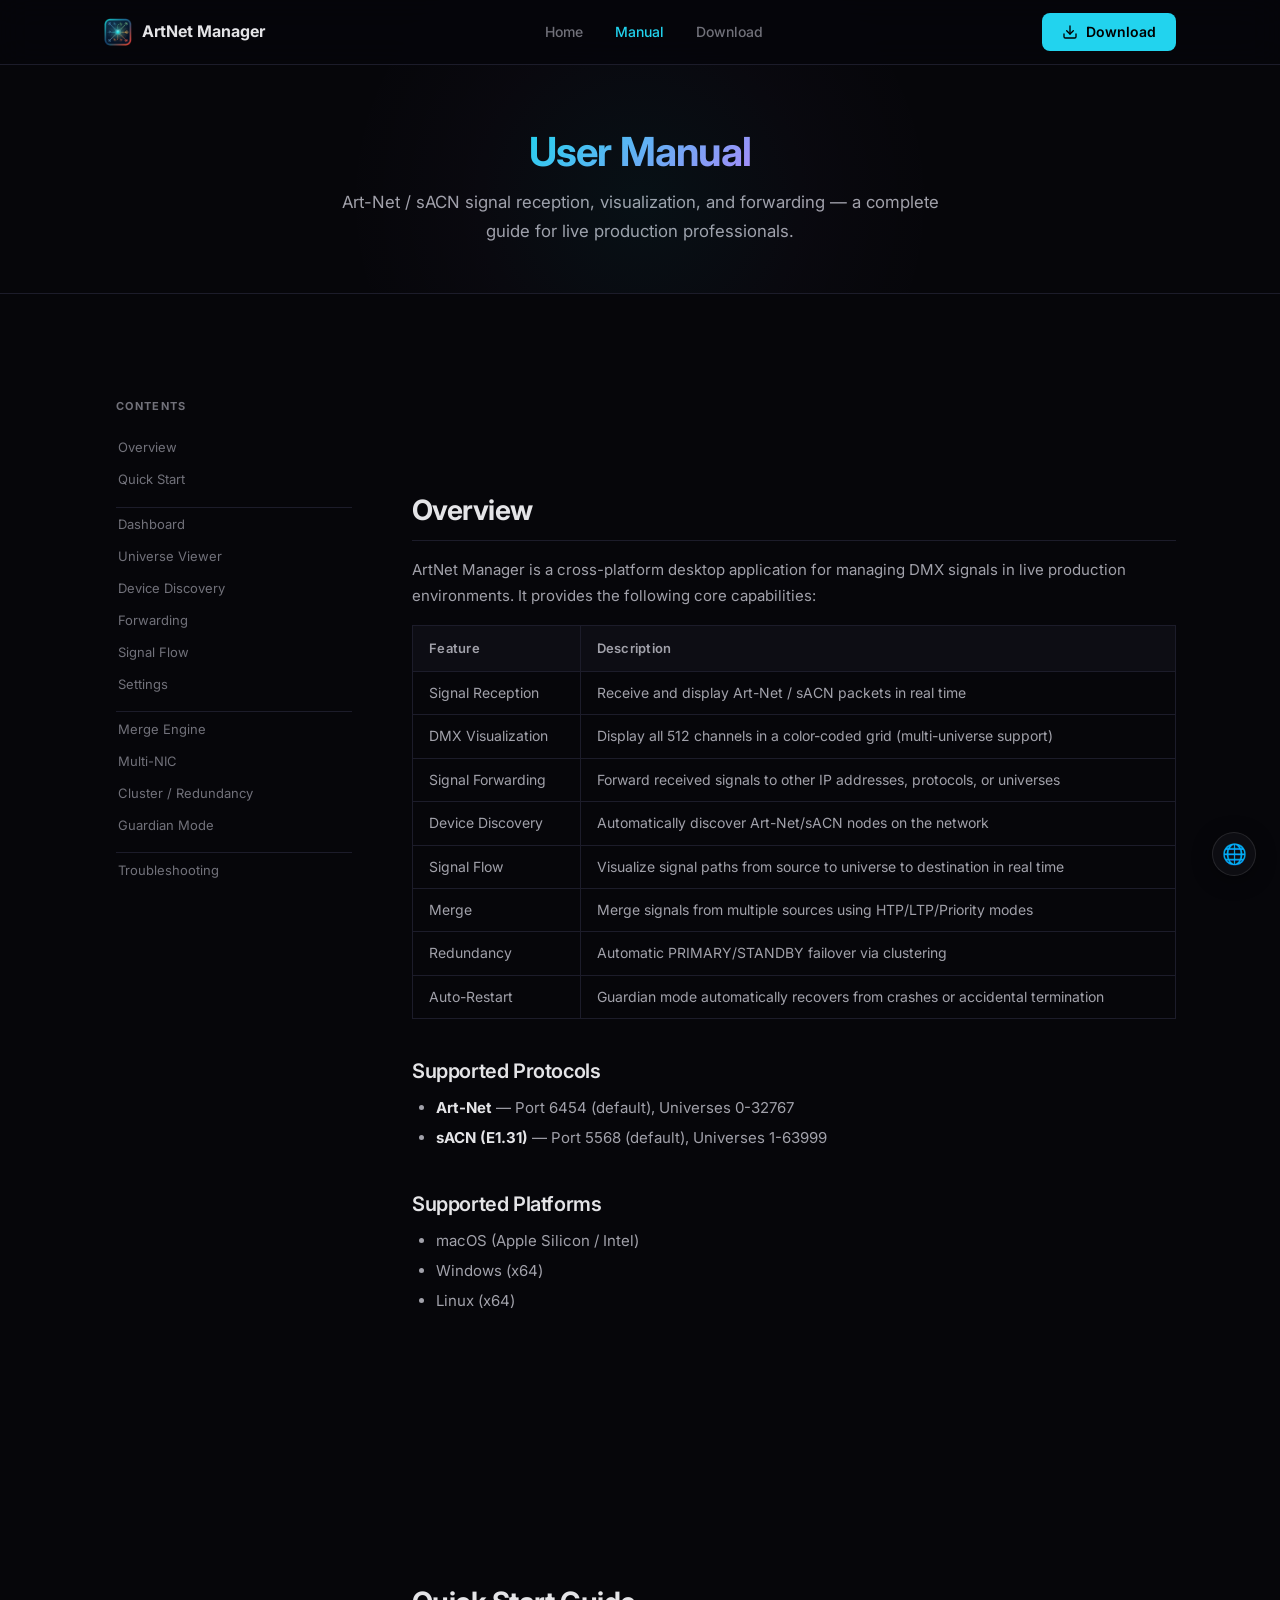
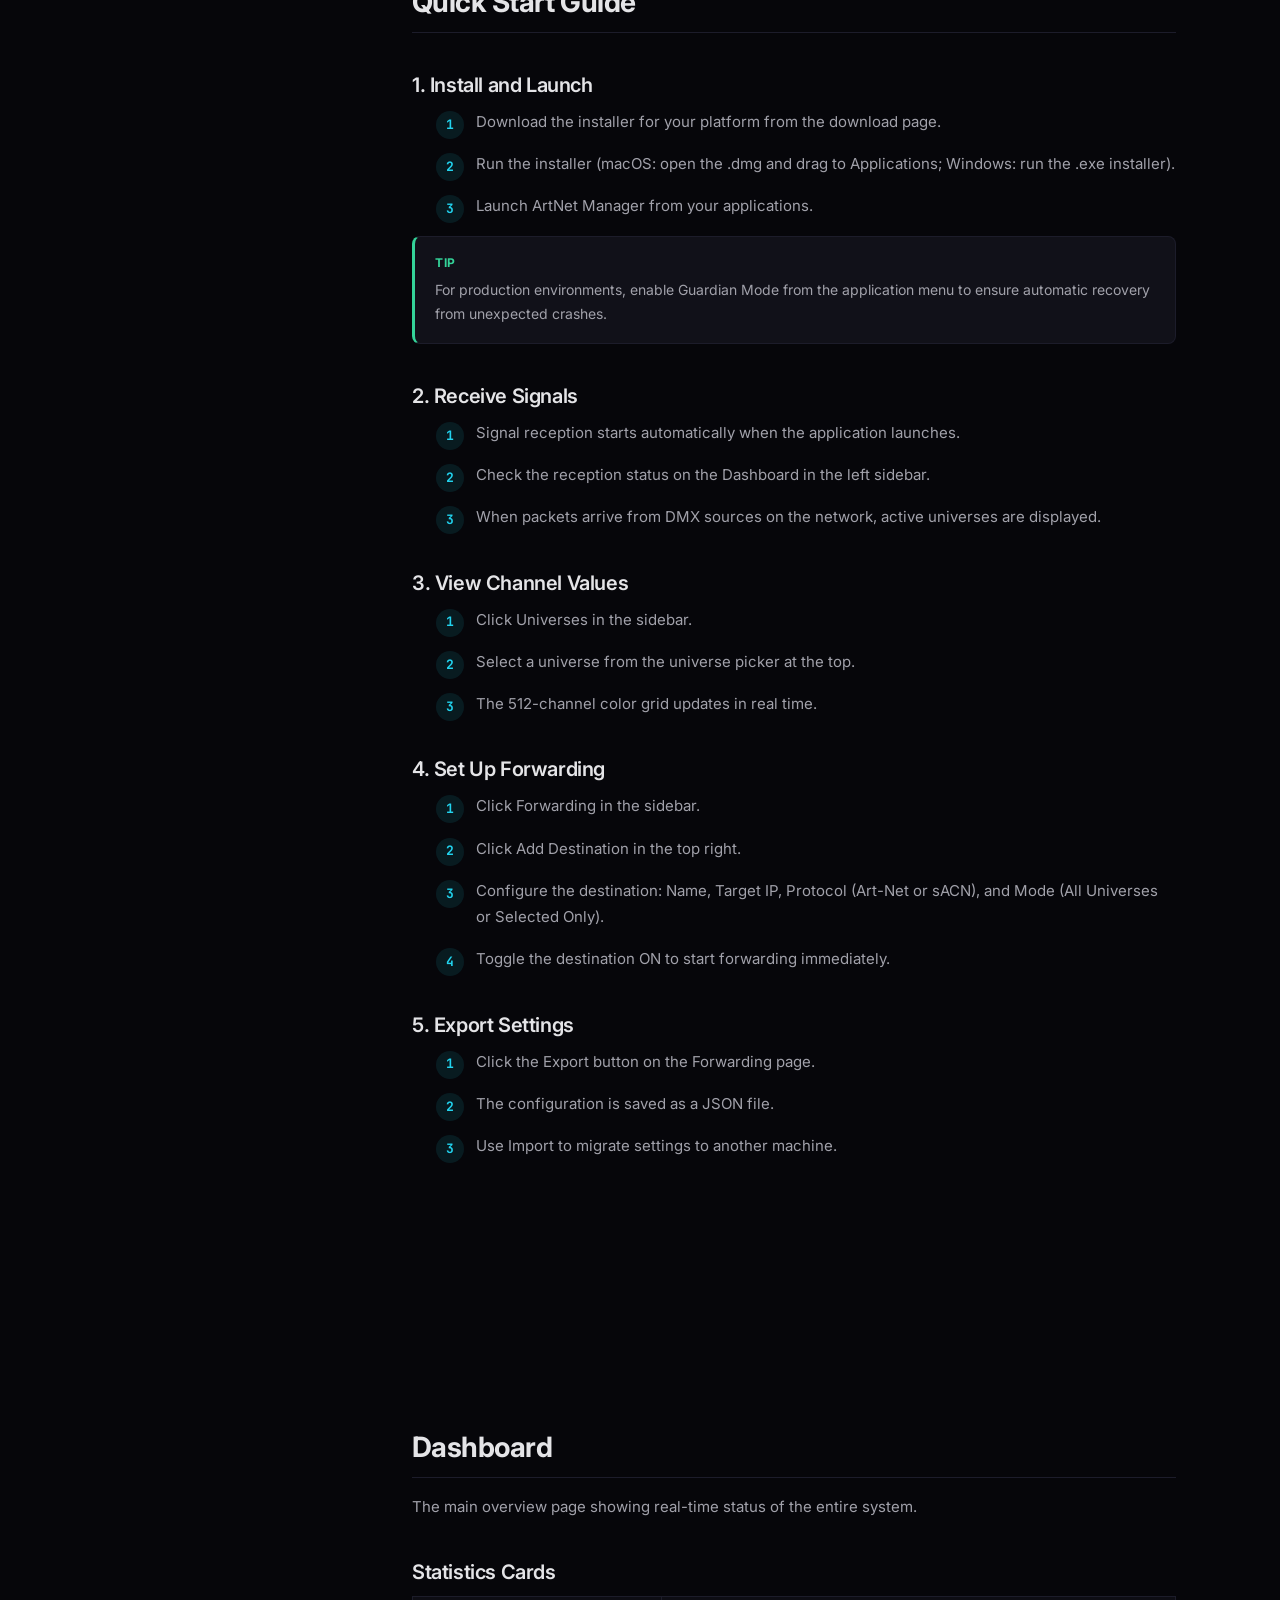
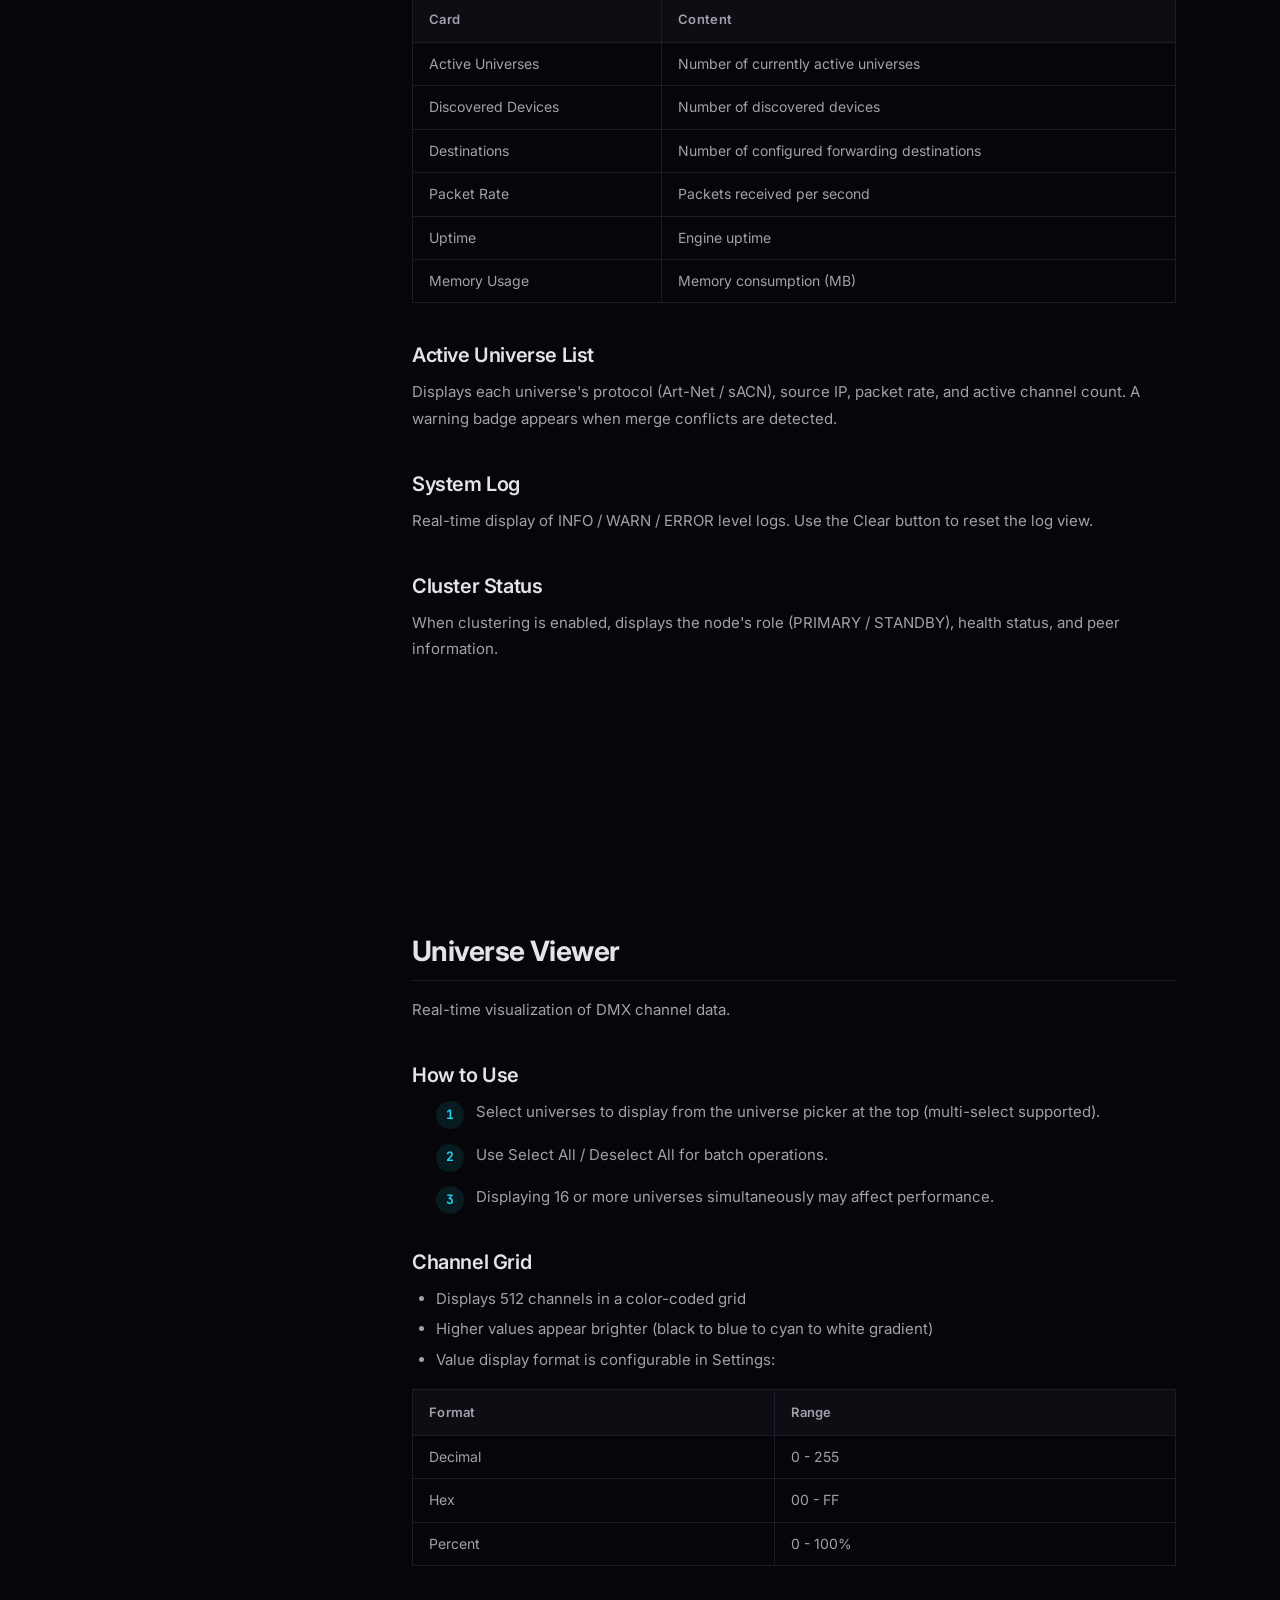
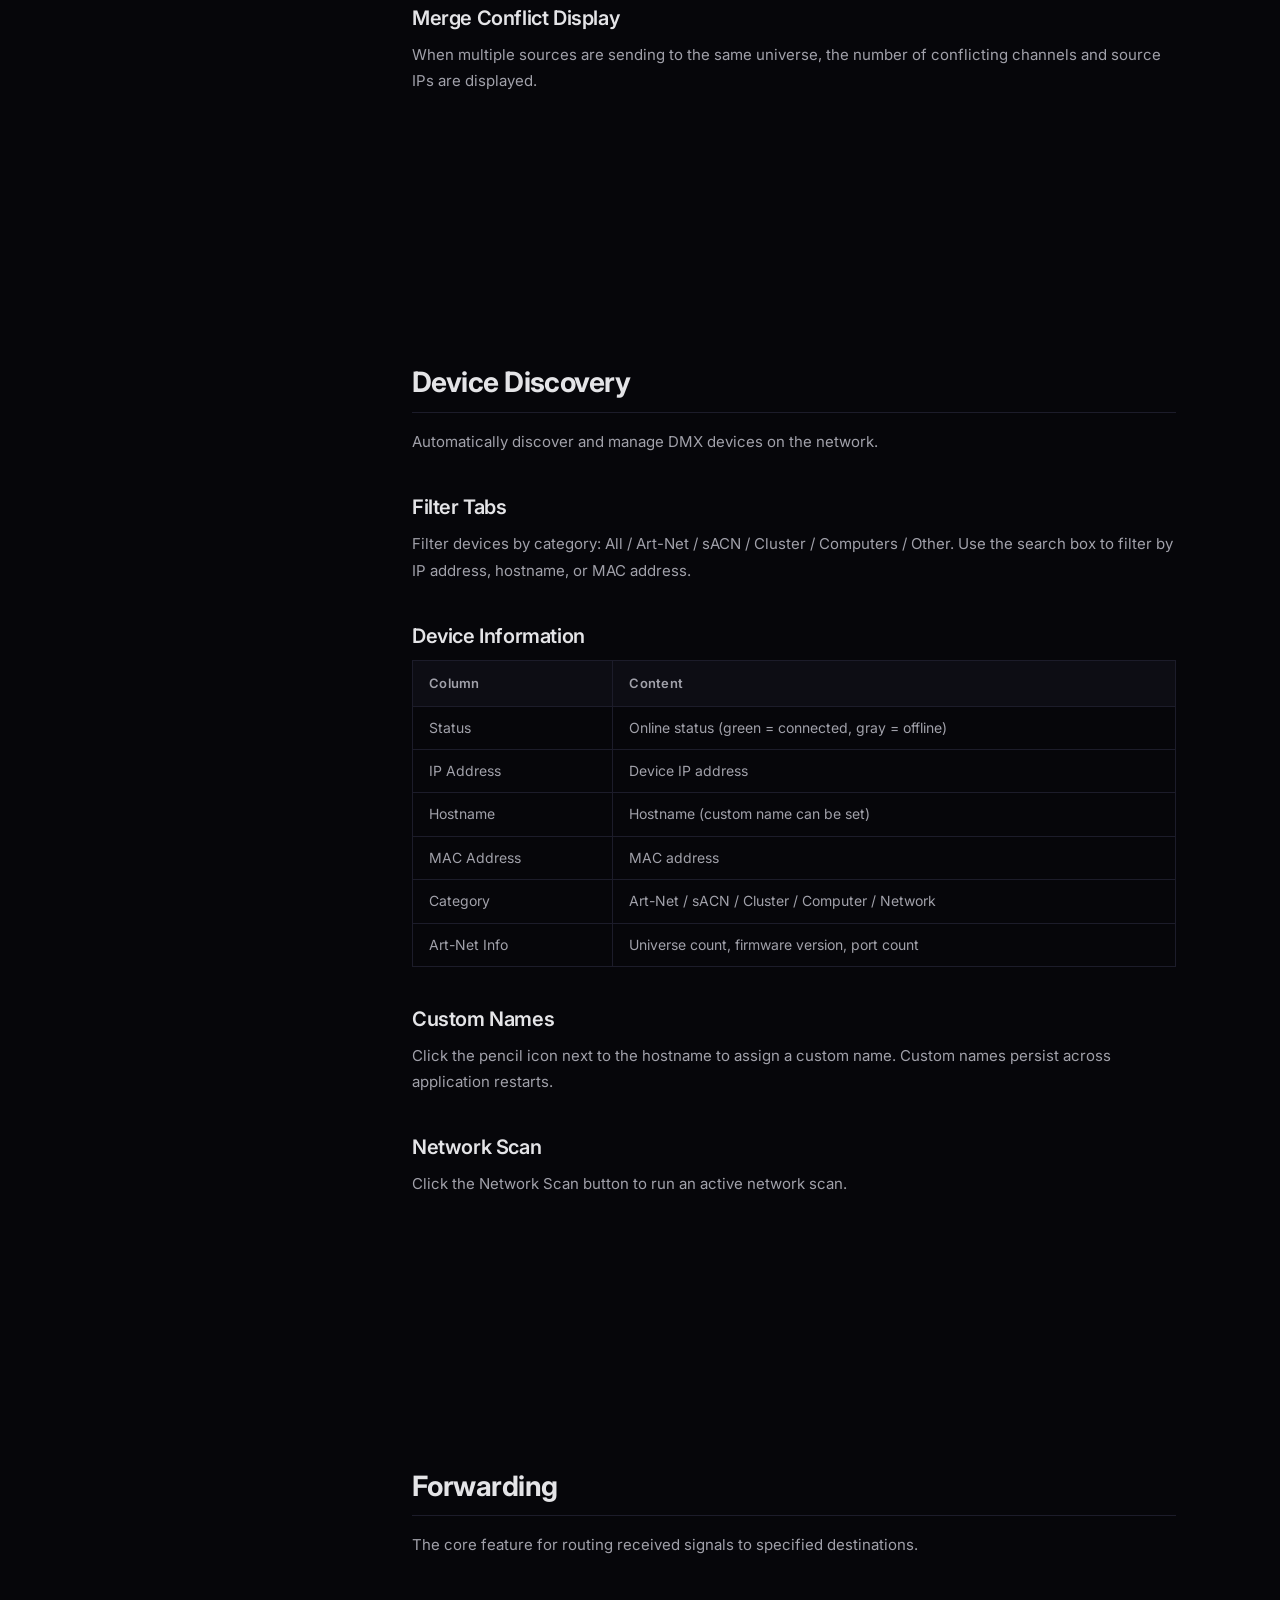
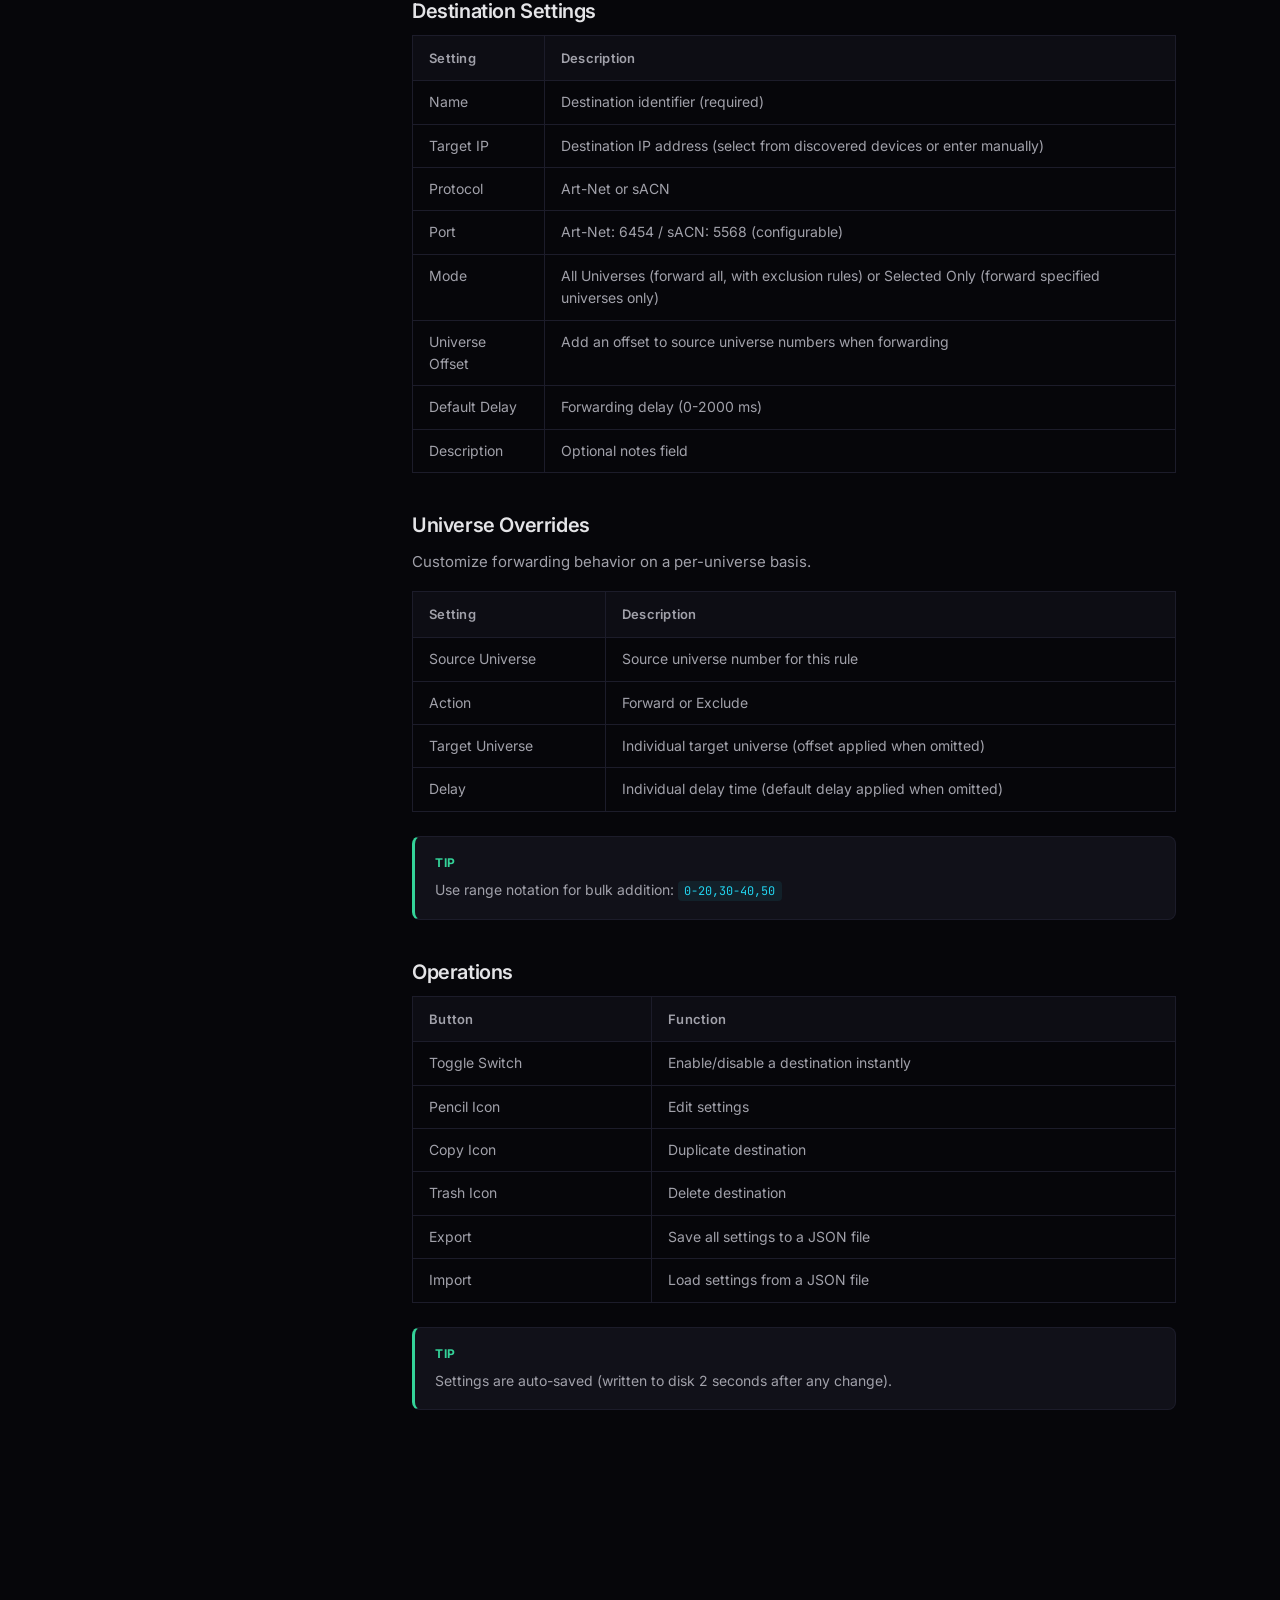
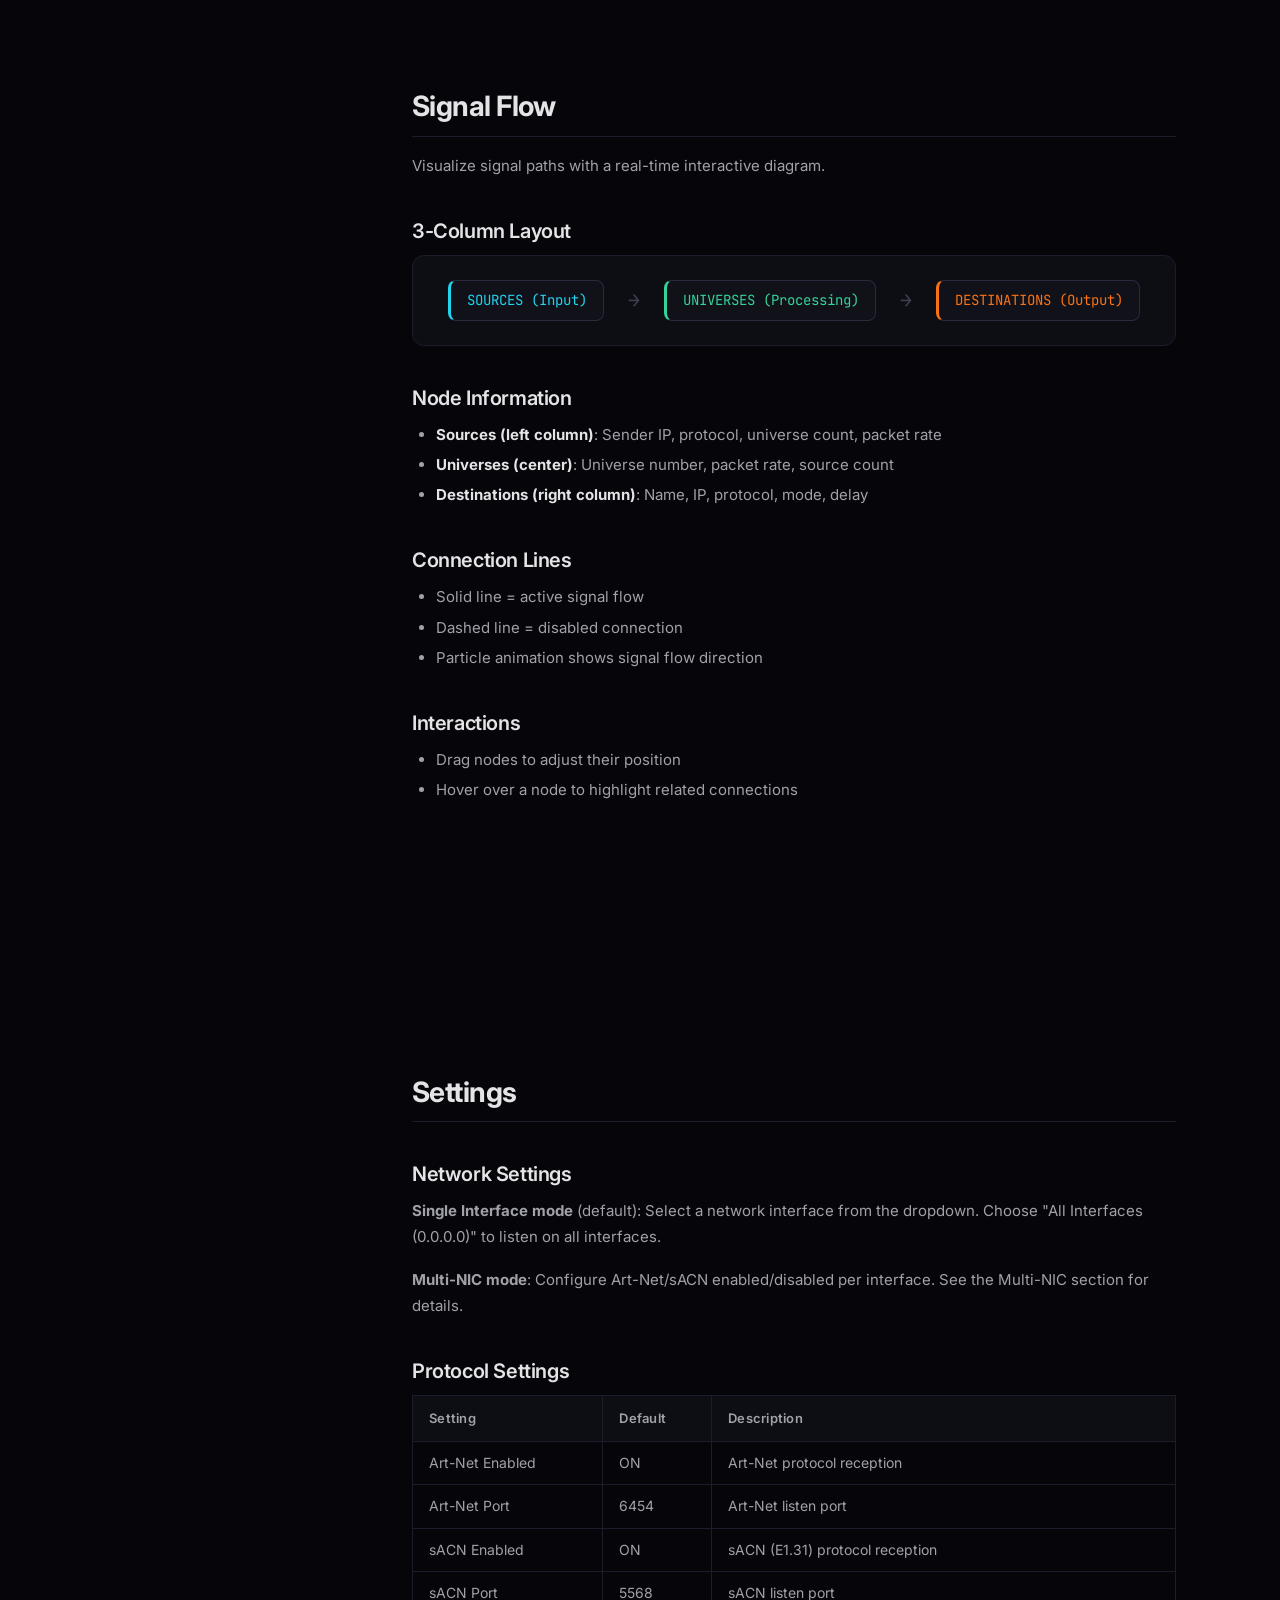
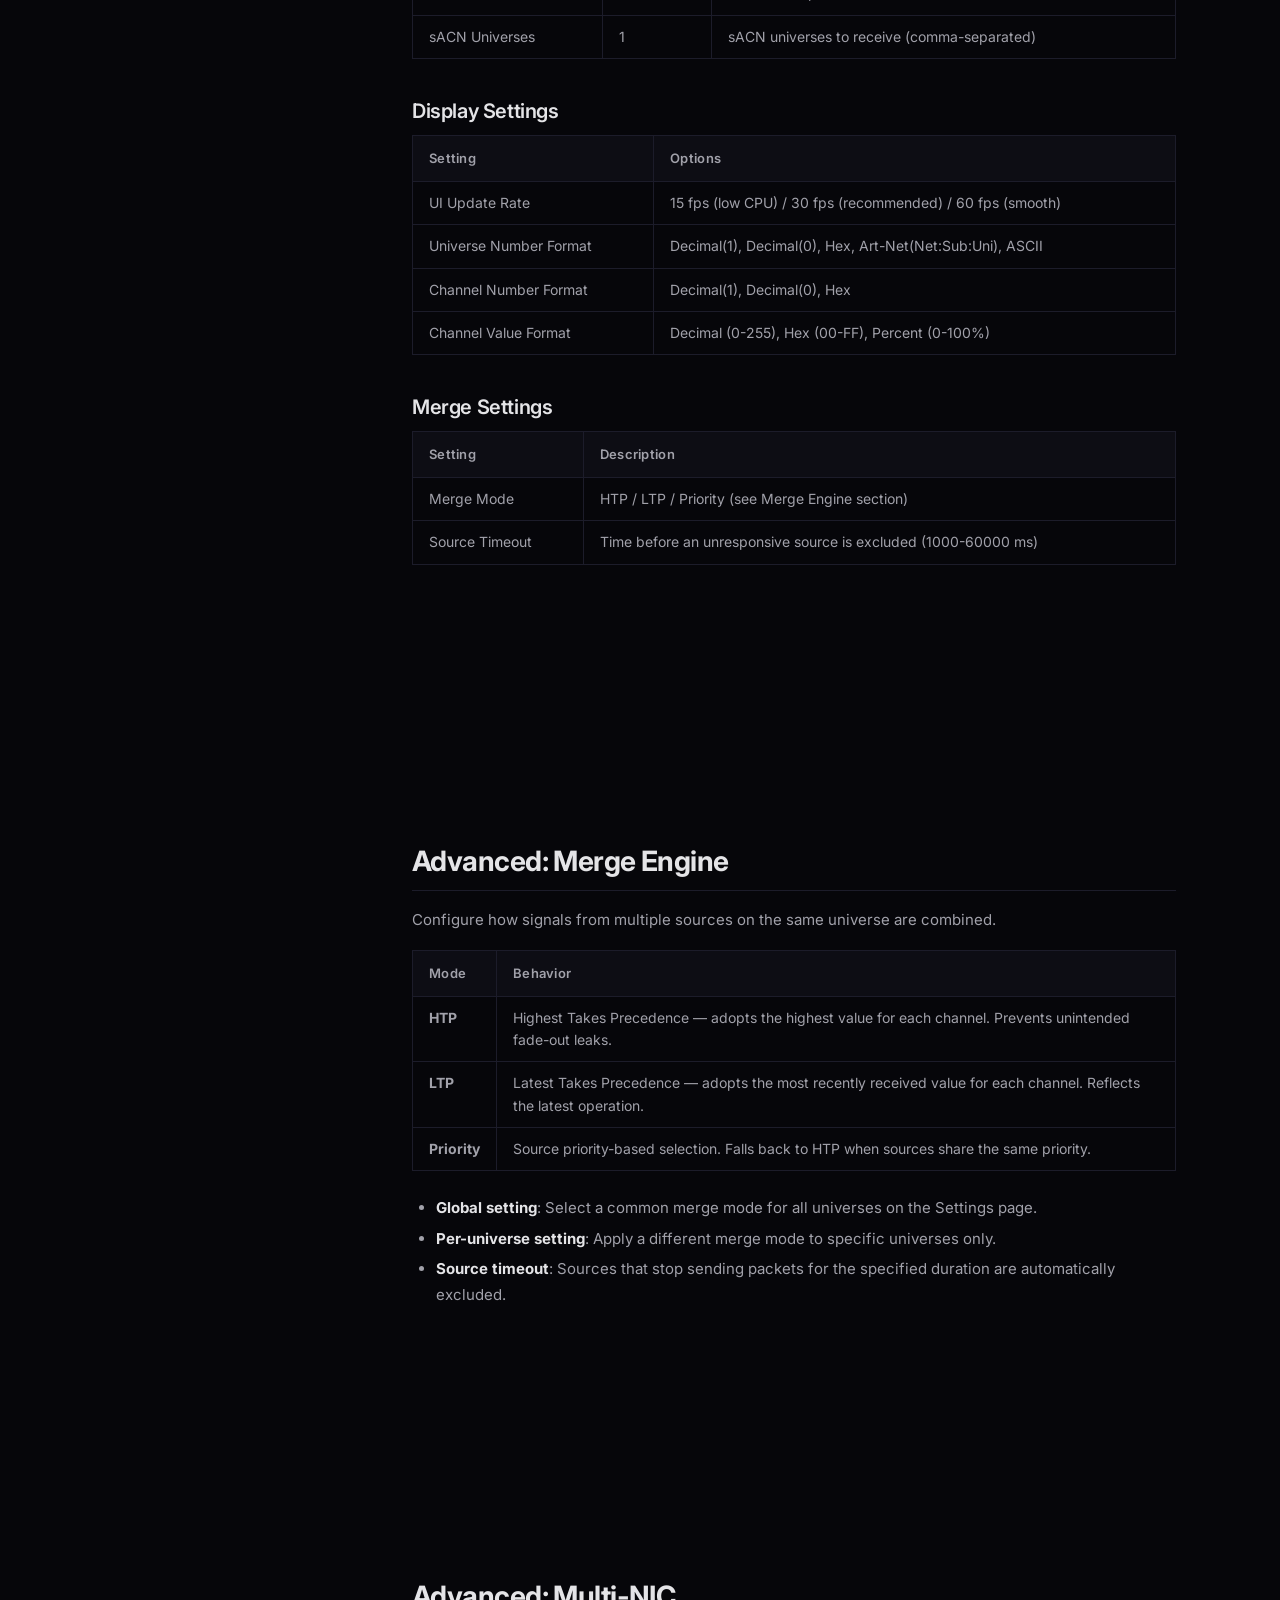
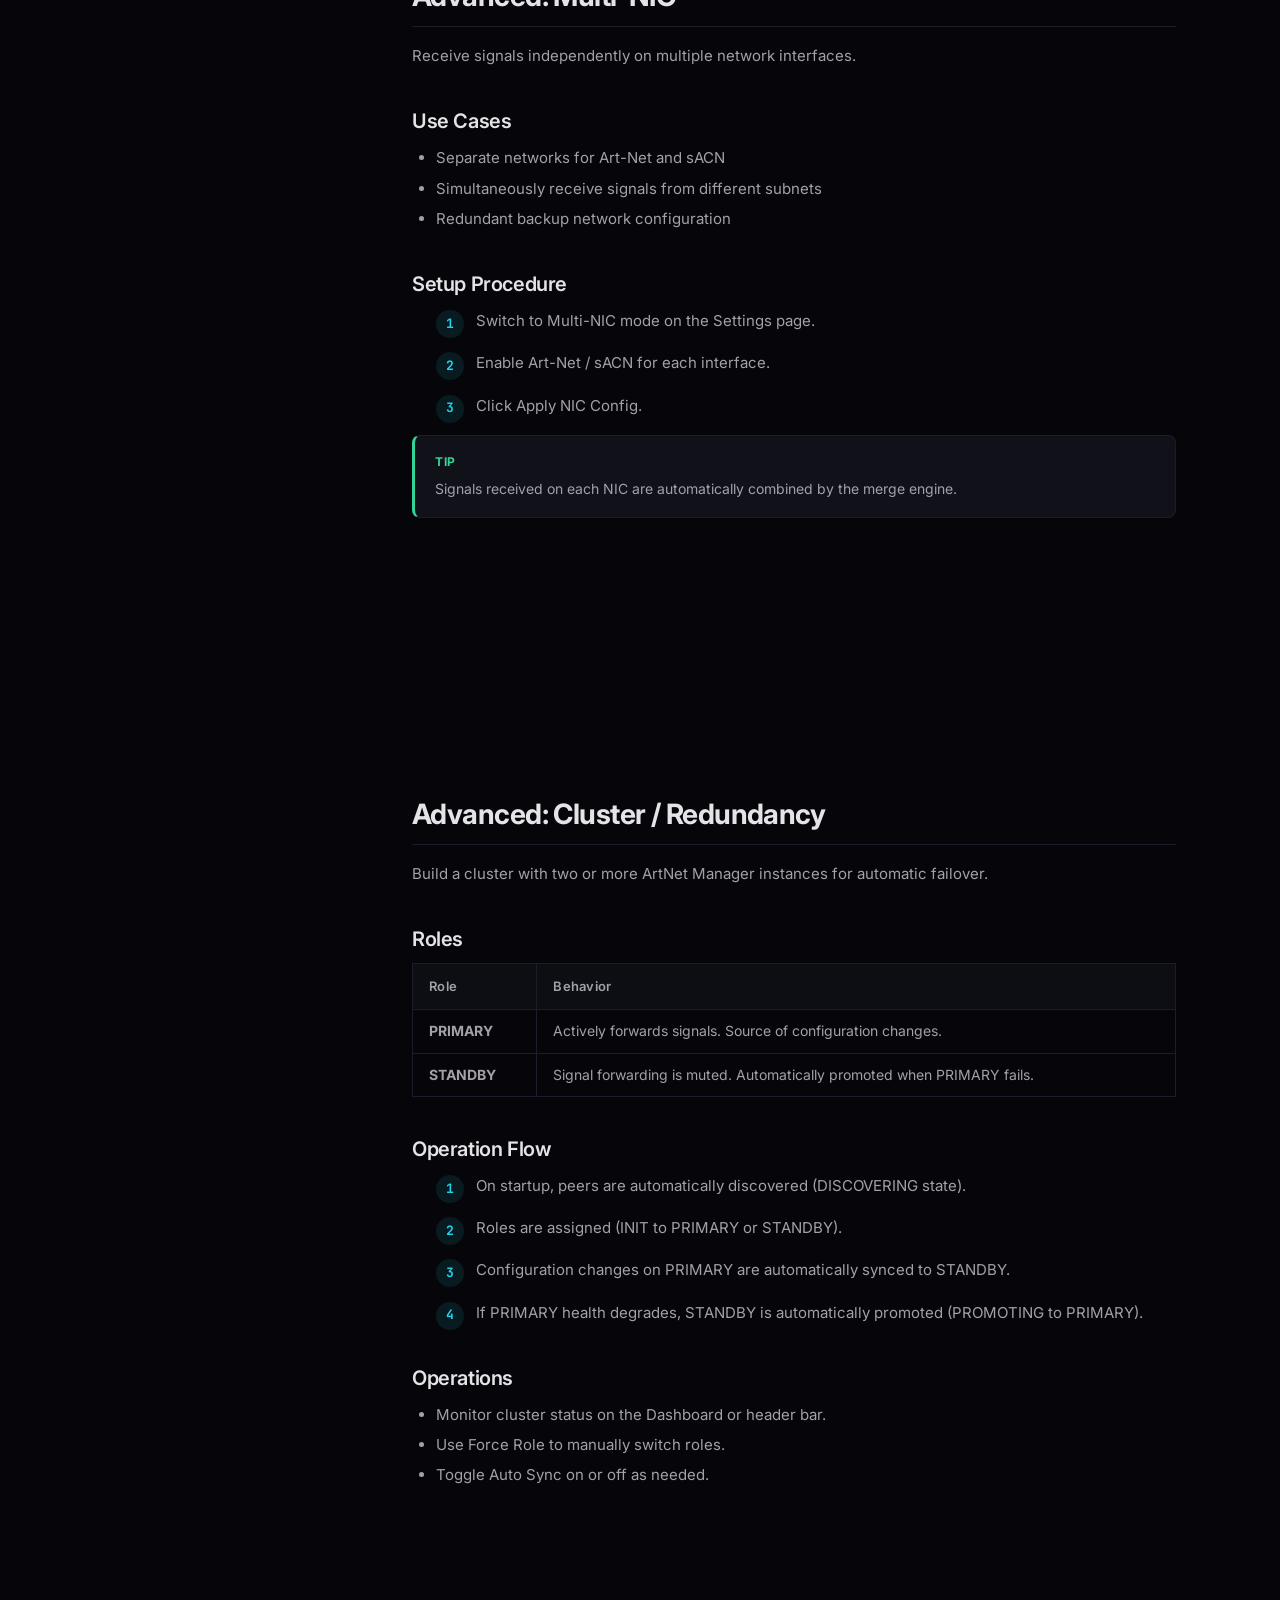
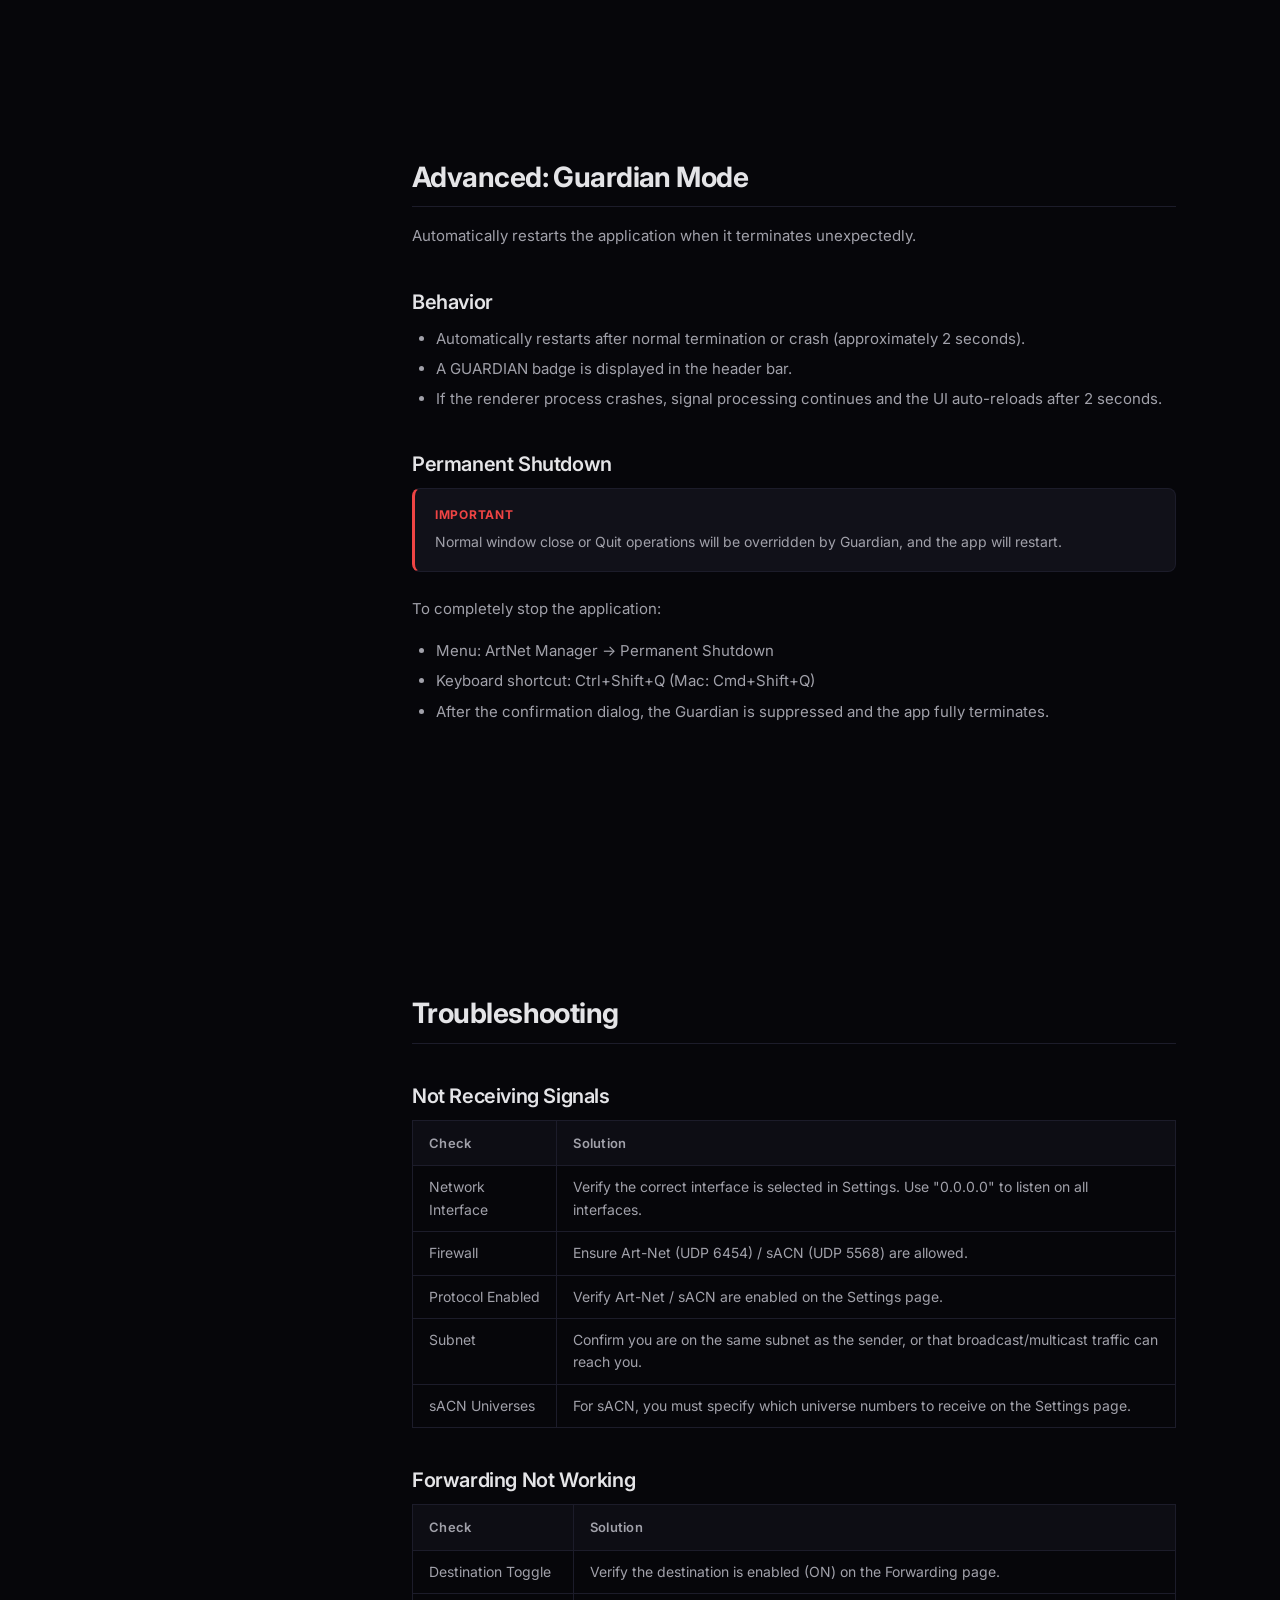
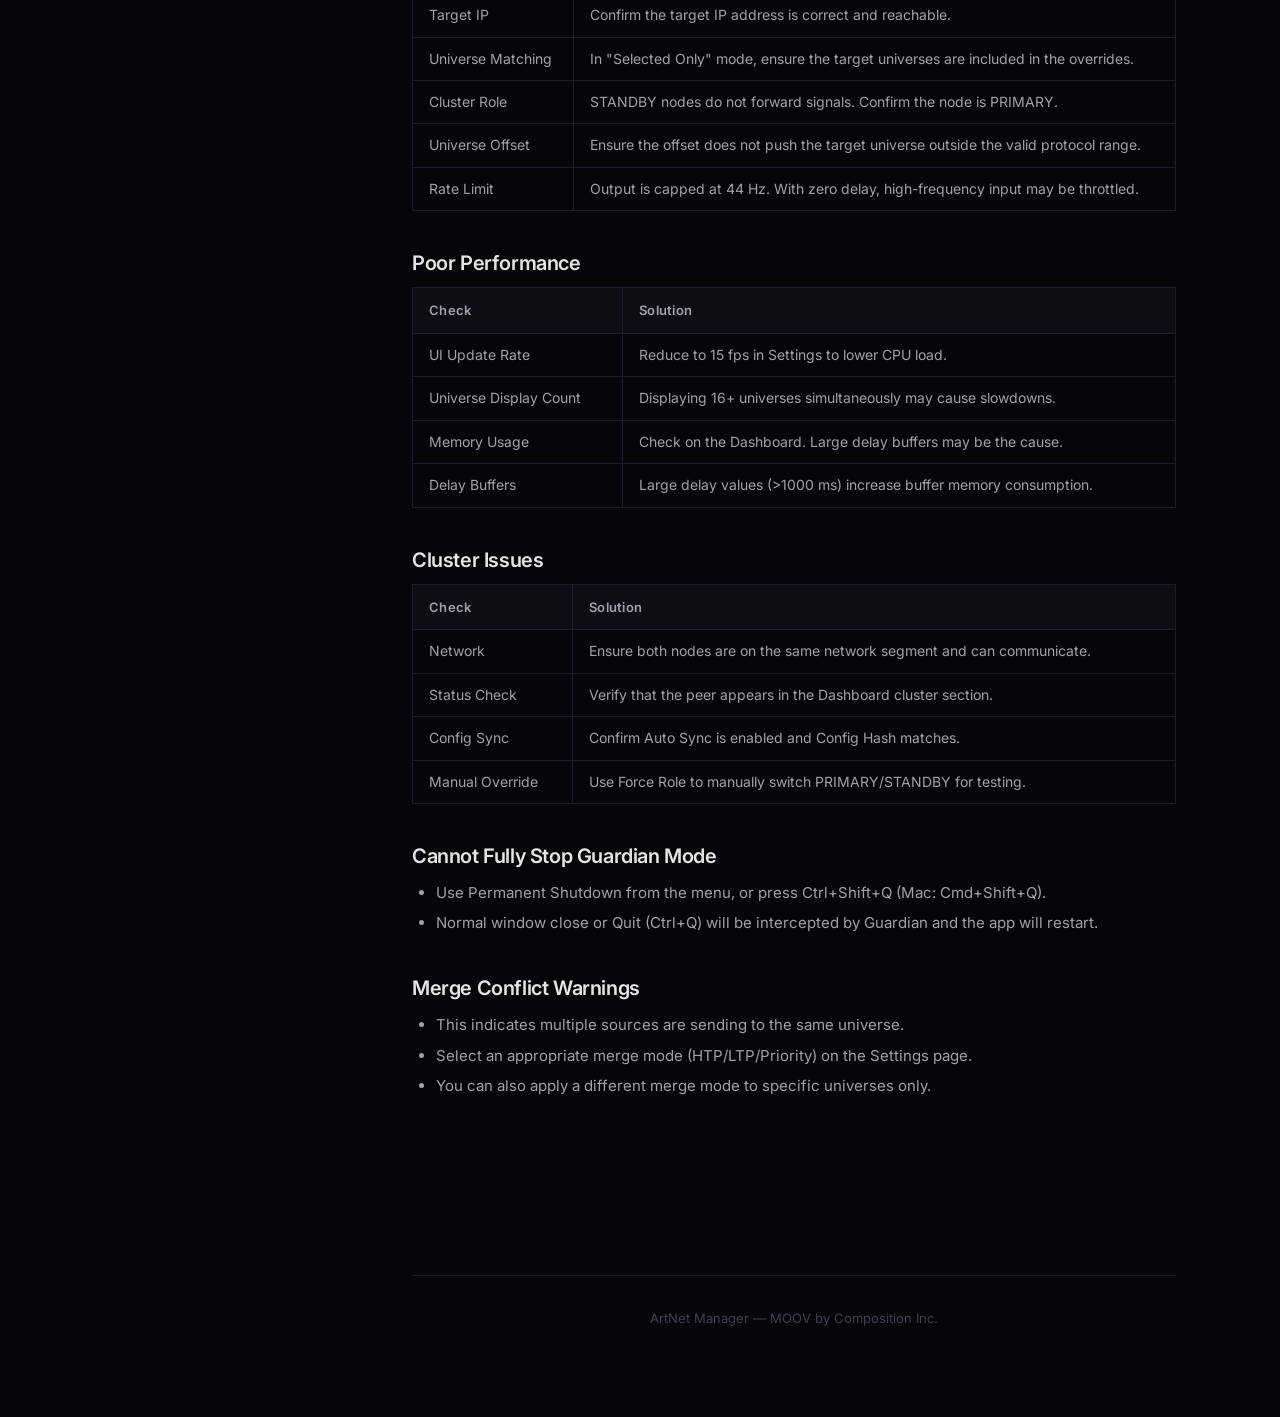
==== manual.html @ ff4150d7 "Add online user manual with 7-language i18n support - Add manual.html with 13-section user guide (ov" ====
<!DOCTYPE html>
<html lang="ja">
<head>
  <meta charset="UTF-8">
  <meta name="viewport" content="width=device-width, initial-scale=1.0">
  <title>User Manual &mdash; ArtNet Manager</title>
  <meta name="description" content="ArtNet Manager user manual — complete guide for Art-Net/sACN signal management, visualization, and forwarding.">
  <meta name="theme-color" content="#06060a">
  <link rel="icon" href="images/icon.png" type="image/png">
  <link rel="preconnect" href="https://fonts.googleapis.com">
  <link rel="preconnect" href="https://fonts.gstatic.com" crossorigin>
  <link href="https://fonts.googleapis.com/css2?family=Inter:wght@400;500;600;700&family=JetBrains+Mono:wght@400;600&display=swap" rel="stylesheet">
  <link rel="stylesheet" href="css/style.css">
  <link rel="stylesheet" href="css/manual.css">
</head>
<body>

<!-- ===== Navigation ===== -->
<nav>
  <div class="nav-inner">
    <a href="index.html" class="nav-brand">
      <img src="images/icon.png" alt="ArtNet Manager" width="28" height="28">
      ArtNet Manager
    </a>
    <ul class="nav-links">
      <li><a href="index.html" data-i18n="nav_home">Home</a></li>
      <li><a href="manual.html" class="active-page" data-i18n="nav_manual">Manual</a></li>
      <li><a href="index.html#download" data-i18n="nav_download">Download</a></li>
    </ul>
    <a href="index.html#download" class="nav-cta">
      <svg width="16" height="16" viewBox="0 0 24 24" fill="none" stroke="currentColor" stroke-width="2" stroke-linecap="round" stroke-linejoin="round"><path d="M21 15v4a2 2 0 01-2 2H5a2 2 0 01-2-2v-4"/><polyline points="7 10 12 15 17 10"/><line x1="12" y1="15" x2="12" y2="3"/></svg>
      <span data-i18n="nav_download">Download</span>
    </a>
  </div>
</nav>

<!-- ===== Hero Banner ===== -->
<div class="manual-hero">
  <h1><span class="gradient-text" data-i18n="manual_title">User Manual</span></h1>
  <p data-i18n="manual_subtitle">Art-Net / sACN signal reception, visualization, and forwarding — a complete guide for live production professionals.</p>
</div>

<!-- ===== Manual Layout ===== -->
<div class="manual-wrapper">

  <!-- Sidebar TOC -->
  <aside class="manual-sidebar" id="manual-sidebar">
    <div class="toc-title" data-i18n="toc_title">Contents</div>
    <ul class="toc-list">
      <li><a href="#overview" data-i18n="toc_overview">Overview</a></li>
      <li><a href="#quickstart" data-i18n="toc_quickstart">Quick Start</a></li>
      <li class="toc-divider"></li>
      <li><a href="#dashboard" data-i18n="toc_dashboard">Dashboard</a></li>
      <li><a href="#universe-viewer" data-i18n="toc_universe">Universe Viewer</a></li>
      <li><a href="#device-discovery" data-i18n="toc_devices">Device Discovery</a></li>
      <li><a href="#forwarding" data-i18n="toc_forwarding">Forwarding</a></li>
      <li><a href="#signal-flow" data-i18n="toc_signalflow">Signal Flow</a></li>
      <li><a href="#settings" data-i18n="toc_settings">Settings</a></li>
      <li class="toc-divider"></li>
      <li><a href="#merge-engine" data-i18n="toc_merge">Merge Engine</a></li>
      <li><a href="#multi-nic" data-i18n="toc_multinic">Multi-NIC</a></li>
      <li><a href="#cluster" data-i18n="toc_cluster">Cluster / Redundancy</a></li>
      <li><a href="#guardian" data-i18n="toc_guardian">Guardian Mode</a></li>
      <li class="toc-divider"></li>
      <li><a href="#troubleshooting" data-i18n="toc_troubleshooting">Troubleshooting</a></li>
    </ul>
  </aside>

  <!-- Main Content -->
  <main class="manual-content">

    <!-- ===== 1. Overview ===== -->
    <section class="manual-section" id="overview">
      <h2 data-i18n="s1_title">Overview</h2>
      <p data-i18n="s1_intro">ArtNet Manager is a cross-platform desktop application for managing DMX signals in live production environments. It provides the following core capabilities:</p>

      <table class="manual-table">
        <thead>
          <tr>
            <th data-i18n="s1_th_feature">Feature</th>
            <th data-i18n="s1_th_desc">Description</th>
          </tr>
        </thead>
        <tbody>
          <tr><td data-i18n="s1_f1_name">Signal Reception</td><td data-i18n="s1_f1_desc">Receive and display Art-Net / sACN packets in real time</td></tr>
          <tr><td data-i18n="s1_f2_name">DMX Visualization</td><td data-i18n="s1_f2_desc">Display all 512 channels in a color-coded grid (multi-universe support)</td></tr>
          <tr><td data-i18n="s1_f3_name">Signal Forwarding</td><td data-i18n="s1_f3_desc">Forward received signals to other IP addresses, protocols, or universes</td></tr>
          <tr><td data-i18n="s1_f4_name">Device Discovery</td><td data-i18n="s1_f4_desc">Automatically discover Art-Net/sACN nodes on the network</td></tr>
          <tr><td data-i18n="s1_f5_name">Signal Flow</td><td data-i18n="s1_f5_desc">Visualize signal paths from source to universe to destination in real time</td></tr>
          <tr><td data-i18n="s1_f6_name">Merge</td><td data-i18n="s1_f6_desc">Merge signals from multiple sources using HTP/LTP/Priority modes</td></tr>
          <tr><td data-i18n="s1_f7_name">Redundancy</td><td data-i18n="s1_f7_desc">Automatic PRIMARY/STANDBY failover via clustering</td></tr>
          <tr><td data-i18n="s1_f8_name">Auto-Restart</td><td data-i18n="s1_f8_desc">Guardian mode automatically recovers from crashes or accidental termination</td></tr>
        </tbody>
      </table>

      <h3 data-i18n="s1_protocols_title">Supported Protocols</h3>
      <ul>
        <li><strong>Art-Net</strong> — <span data-i18n="s1_artnet_desc">Port 6454 (default), Universes 0-32767</span></li>
        <li><strong>sACN (E1.31)</strong> — <span data-i18n="s1_sacn_desc">Port 5568 (default), Universes 1-63999</span></li>
      </ul>

      <h3 data-i18n="s1_platforms_title">Supported Platforms</h3>
      <ul>
        <li>macOS (Apple Silicon / Intel)</li>
        <li>Windows (x64)</li>
        <li>Linux (x64)</li>
      </ul>
    </section>

    <!-- ===== 2. Quick Start ===== -->
    <section class="manual-section" id="quickstart">
      <h2 data-i18n="s2_title">Quick Start Guide</h2>

      <h3 data-i18n="s2_install_title">1. Install and Launch</h3>
      <ol class="steps">
        <li data-i18n="s2_install_step1">Download the installer for your platform from the download page.</li>
        <li data-i18n="s2_install_step2">Run the installer (macOS: open the .dmg and drag to Applications; Windows: run the .exe installer).</li>
        <li data-i18n="s2_install_step3">Launch ArtNet Manager from your applications.</li>
      </ol>

      <div class="info-card tip">
        <div class="info-label" data-i18n="tip_label">TIP</div>
        <p data-i18n="s2_tip_guardian">For production environments, enable Guardian Mode from the application menu to ensure automatic recovery from unexpected crashes.</p>
      </div>

      <h3 data-i18n="s2_receive_title">2. Receive Signals</h3>
      <ol class="steps">
        <li data-i18n="s2_receive_step1">Signal reception starts automatically when the application launches.</li>
        <li data-i18n="s2_receive_step2">Check the reception status on the Dashboard in the left sidebar.</li>
        <li data-i18n="s2_receive_step3">When packets arrive from DMX sources on the network, active universes are displayed.</li>
      </ol>

      <h3 data-i18n="s2_view_title">3. View Channel Values</h3>
      <ol class="steps">
        <li data-i18n="s2_view_step1">Click Universes in the sidebar.</li>
        <li data-i18n="s2_view_step2">Select a universe from the universe picker at the top.</li>
        <li data-i18n="s2_view_step3">The 512-channel color grid updates in real time.</li>
      </ol>

      <h3 data-i18n="s2_forward_title">4. Set Up Forwarding</h3>
      <ol class="steps">
        <li data-i18n="s2_forward_step1">Click Forwarding in the sidebar.</li>
        <li data-i18n="s2_forward_step2">Click Add Destination in the top right.</li>
        <li data-i18n="s2_forward_step3">Configure the destination: Name, Target IP, Protocol (Art-Net or sACN), and Mode (All Universes or Selected Only).</li>
        <li data-i18n="s2_forward_step4">Toggle the destination ON to start forwarding immediately.</li>
      </ol>

      <h3 data-i18n="s2_export_title">5. Export Settings</h3>
      <ol class="steps">
        <li data-i18n="s2_export_step1">Click the Export button on the Forwarding page.</li>
        <li data-i18n="s2_export_step2">The configuration is saved as a JSON file.</li>
        <li data-i18n="s2_export_step3">Use Import to migrate settings to another machine.</li>
      </ol>
    </section>

    <!-- ===== 3. Dashboard ===== -->
    <section class="manual-section" id="dashboard">
      <h2 data-i18n="s3_title">Dashboard</h2>
      <p data-i18n="s3_intro">The main overview page showing real-time status of the entire system.</p>

      <h3 data-i18n="s3_stats_title">Statistics Cards</h3>
      <table class="manual-table">
        <thead>
          <tr>
            <th data-i18n="s3_th_card">Card</th>
            <th data-i18n="s3_th_content">Content</th>
          </tr>
        </thead>
        <tbody>
          <tr><td>Active Universes</td><td data-i18n="s3_stat1">Number of currently active universes</td></tr>
          <tr><td>Discovered Devices</td><td data-i18n="s3_stat2">Number of discovered devices</td></tr>
          <tr><td>Destinations</td><td data-i18n="s3_stat3">Number of configured forwarding destinations</td></tr>
          <tr><td>Packet Rate</td><td data-i18n="s3_stat4">Packets received per second</td></tr>
          <tr><td>Uptime</td><td data-i18n="s3_stat5">Engine uptime</td></tr>
          <tr><td>Memory Usage</td><td data-i18n="s3_stat6">Memory consumption (MB)</td></tr>
        </tbody>
      </table>

      <h3 data-i18n="s3_universes_title">Active Universe List</h3>
      <p data-i18n="s3_universes_desc">Displays each universe's protocol (Art-Net / sACN), source IP, packet rate, and active channel count. A warning badge appears when merge conflicts are detected.</p>

      <h3 data-i18n="s3_log_title">System Log</h3>
      <p data-i18n="s3_log_desc">Real-time display of INFO / WARN / ERROR level logs. Use the Clear button to reset the log view.</p>

      <h3 data-i18n="s3_cluster_title">Cluster Status</h3>
      <p data-i18n="s3_cluster_desc">When clustering is enabled, displays the node's role (PRIMARY / STANDBY), health status, and peer information.</p>
    </section>

    <!-- ===== 4. Universe Viewer ===== -->
    <section class="manual-section" id="universe-viewer">
      <h2 data-i18n="s4_title">Universe Viewer</h2>
      <p data-i18n="s4_intro">Real-time visualization of DMX channel data.</p>

      <h3 data-i18n="s4_operation_title">How to Use</h3>
      <ol class="steps">
        <li data-i18n="s4_op_step1">Select universes to display from the universe picker at the top (multi-select supported).</li>
        <li data-i18n="s4_op_step2">Use Select All / Deselect All for batch operations.</li>
        <li data-i18n="s4_op_step3">Displaying 16 or more universes simultaneously may affect performance.</li>
      </ol>

      <h3 data-i18n="s4_grid_title">Channel Grid</h3>
      <ul>
        <li data-i18n="s4_grid1">Displays 512 channels in a color-coded grid</li>
        <li data-i18n="s4_grid2">Higher values appear brighter (black to blue to cyan to white gradient)</li>
        <li data-i18n="s4_grid3">Value display format is configurable in Settings:</li>
      </ul>
      <table class="manual-table">
        <thead>
          <tr>
            <th data-i18n="s4_th_format">Format</th>
            <th data-i18n="s4_th_range">Range</th>
          </tr>
        </thead>
        <tbody>
          <tr><td>Decimal</td><td>0 - 255</td></tr>
          <tr><td>Hex</td><td>00 - FF</td></tr>
          <tr><td>Percent</td><td>0 - 100%</td></tr>
        </tbody>
      </table>

      <h3 data-i18n="s4_merge_title">Merge Conflict Display</h3>
      <p data-i18n="s4_merge_desc">When multiple sources are sending to the same universe, the number of conflicting channels and source IPs are displayed.</p>
    </section>

    <!-- ===== 5. Device Discovery ===== -->
    <section class="manual-section" id="device-discovery">
      <h2 data-i18n="s5_title">Device Discovery</h2>
      <p data-i18n="s5_intro">Automatically discover and manage DMX devices on the network.</p>

      <h3 data-i18n="s5_filter_title">Filter Tabs</h3>
      <p data-i18n="s5_filter_desc">Filter devices by category: All / Art-Net / sACN / Cluster / Computers / Other. Use the search box to filter by IP address, hostname, or MAC address.</p>

      <h3 data-i18n="s5_info_title">Device Information</h3>
      <table class="manual-table">
        <thead>
          <tr>
            <th data-i18n="s5_th_col">Column</th>
            <th data-i18n="s5_th_content">Content</th>
          </tr>
        </thead>
        <tbody>
          <tr><td>Status</td><td data-i18n="s5_col1">Online status (green = connected, gray = offline)</td></tr>
          <tr><td>IP Address</td><td data-i18n="s5_col2">Device IP address</td></tr>
          <tr><td>Hostname</td><td data-i18n="s5_col3">Hostname (custom name can be set)</td></tr>
          <tr><td>MAC Address</td><td data-i18n="s5_col4">MAC address</td></tr>
          <tr><td>Category</td><td data-i18n="s5_col5">Art-Net / sACN / Cluster / Computer / Network</td></tr>
          <tr><td>Art-Net Info</td><td data-i18n="s5_col6">Universe count, firmware version, port count</td></tr>
        </tbody>
      </table>

      <h3 data-i18n="s5_custom_title">Custom Names</h3>
      <p data-i18n="s5_custom_desc">Click the pencil icon next to the hostname to assign a custom name. Custom names persist across application restarts.</p>

      <h3 data-i18n="s5_scan_title">Network Scan</h3>
      <p data-i18n="s5_scan_desc">Click the Network Scan button to run an active network scan.</p>
    </section>

    <!-- ===== 6. Forwarding ===== -->
    <section class="manual-section" id="forwarding">
      <h2 data-i18n="s6_title">Forwarding</h2>
      <p data-i18n="s6_intro">The core feature for routing received signals to specified destinations.</p>

      <h3 data-i18n="s6_dest_title">Destination Settings</h3>
      <table class="manual-table">
        <thead>
          <tr>
            <th data-i18n="s6_th_setting">Setting</th>
            <th data-i18n="s6_th_desc">Description</th>
          </tr>
        </thead>
        <tbody>
          <tr><td>Name</td><td data-i18n="s6_d1">Destination identifier (required)</td></tr>
          <tr><td>Target IP</td><td data-i18n="s6_d2">Destination IP address (select from discovered devices or enter manually)</td></tr>
          <tr><td>Protocol</td><td data-i18n="s6_d3">Art-Net or sACN</td></tr>
          <tr><td>Port</td><td data-i18n="s6_d4">Art-Net: 6454 / sACN: 5568 (configurable)</td></tr>
          <tr><td>Mode</td><td data-i18n="s6_d5">All Universes (forward all, with exclusion rules) or Selected Only (forward specified universes only)</td></tr>
          <tr><td>Universe Offset</td><td data-i18n="s6_d6">Add an offset to source universe numbers when forwarding</td></tr>
          <tr><td>Default Delay</td><td data-i18n="s6_d7">Forwarding delay (0-2000 ms)</td></tr>
          <tr><td>Description</td><td data-i18n="s6_d8">Optional notes field</td></tr>
        </tbody>
      </table>

      <h3 data-i18n="s6_override_title">Universe Overrides</h3>
      <p data-i18n="s6_override_intro">Customize forwarding behavior on a per-universe basis.</p>
      <table class="manual-table">
        <thead>
          <tr>
            <th data-i18n="s6_th_setting">Setting</th>
            <th data-i18n="s6_th_desc">Description</th>
          </tr>
        </thead>
        <tbody>
          <tr><td>Source Universe</td><td data-i18n="s6_o1">Source universe number for this rule</td></tr>
          <tr><td>Action</td><td data-i18n="s6_o2">Forward or Exclude</td></tr>
          <tr><td>Target Universe</td><td data-i18n="s6_o3">Individual target universe (offset applied when omitted)</td></tr>
          <tr><td>Delay</td><td data-i18n="s6_o4">Individual delay time (default delay applied when omitted)</td></tr>
        </tbody>
      </table>

      <div class="info-card tip">
        <div class="info-label" data-i18n="tip_label">TIP</div>
        <p data-i18n="s6_bulk_tip">Use range notation for bulk addition: <code>0-20,30-40,50</code></p>
      </div>

      <h3 data-i18n="s6_ops_title">Operations</h3>
      <table class="manual-table">
        <thead>
          <tr>
            <th data-i18n="s6_th_button">Button</th>
            <th data-i18n="s6_th_function">Function</th>
          </tr>
        </thead>
        <tbody>
          <tr><td data-i18n="s6_op1_btn">Toggle Switch</td><td data-i18n="s6_op1">Enable/disable a destination instantly</td></tr>
          <tr><td data-i18n="s6_op2_btn">Pencil Icon</td><td data-i18n="s6_op2">Edit settings</td></tr>
          <tr><td data-i18n="s6_op3_btn">Copy Icon</td><td data-i18n="s6_op3">Duplicate destination</td></tr>
          <tr><td data-i18n="s6_op4_btn">Trash Icon</td><td data-i18n="s6_op4">Delete destination</td></tr>
          <tr><td>Export</td><td data-i18n="s6_op5">Save all settings to a JSON file</td></tr>
          <tr><td>Import</td><td data-i18n="s6_op6">Load settings from a JSON file</td></tr>
        </tbody>
      </table>

      <div class="info-card tip">
        <div class="info-label" data-i18n="tip_label">TIP</div>
        <p data-i18n="s6_autosave">Settings are auto-saved (written to disk 2 seconds after any change).</p>
      </div>
    </section>

    <!-- ===== 7. Signal Flow ===== -->
    <section class="manual-section" id="signal-flow">
      <h2 data-i18n="s7_title">Signal Flow</h2>
      <p data-i18n="s7_intro">Visualize signal paths with a real-time interactive diagram.</p>

      <h3 data-i18n="s7_layout_title">3-Column Layout</h3>
      <div class="flow-diagram">
        <div class="flow-box source" data-i18n="s7_col_sources">SOURCES (Input)</div>
        <div class="flow-arrow">&rarr;</div>
        <div class="flow-box universe" data-i18n="s7_col_universes">UNIVERSES (Processing)</div>
        <div class="flow-arrow">&rarr;</div>
        <div class="flow-box dest" data-i18n="s7_col_destinations">DESTINATIONS (Output)</div>
      </div>

      <h3 data-i18n="s7_nodes_title">Node Information</h3>
      <ul>
        <li><strong data-i18n="s7_node_source">Sources (left column)</strong>: <span data-i18n="s7_node_source_desc">Sender IP, protocol, universe count, packet rate</span></li>
        <li><strong data-i18n="s7_node_universe">Universes (center)</strong>: <span data-i18n="s7_node_universe_desc">Universe number, packet rate, source count</span></li>
        <li><strong data-i18n="s7_node_dest">Destinations (right column)</strong>: <span data-i18n="s7_node_dest_desc">Name, IP, protocol, mode, delay</span></li>
      </ul>

      <h3 data-i18n="s7_lines_title">Connection Lines</h3>
      <ul>
        <li data-i18n="s7_line1">Solid line = active signal flow</li>
        <li data-i18n="s7_line2">Dashed line = disabled connection</li>
        <li data-i18n="s7_line3">Particle animation shows signal flow direction</li>
      </ul>

      <h3 data-i18n="s7_interaction_title">Interactions</h3>
      <ul>
        <li data-i18n="s7_interact1">Drag nodes to adjust their position</li>
        <li data-i18n="s7_interact2">Hover over a node to highlight related connections</li>
      </ul>
    </section>

    <!-- ===== 8. Settings ===== -->
    <section class="manual-section" id="settings">
      <h2 data-i18n="s8_title">Settings</h2>

      <h3 data-i18n="s8_network_title">Network Settings</h3>
      <p data-i18n="s8_network_single"><strong>Single Interface mode</strong> (default): Select a network interface from the dropdown. Choose "All Interfaces (0.0.0.0)" to listen on all interfaces.</p>
      <p data-i18n="s8_network_multi"><strong>Multi-NIC mode</strong>: Configure Art-Net/sACN enabled/disabled per interface. See the Multi-NIC section for details.</p>

      <h3 data-i18n="s8_protocol_title">Protocol Settings</h3>
      <table class="manual-table">
        <thead>
          <tr>
            <th data-i18n="s8_th_setting">Setting</th>
            <th data-i18n="s8_th_default">Default</th>
            <th data-i18n="s8_th_desc">Description</th>
          </tr>
        </thead>
        <tbody>
          <tr><td data-i18n="s8_p1_name">Art-Net Enabled</td><td>ON</td><td data-i18n="s8_p1_desc">Art-Net protocol reception</td></tr>
          <tr><td data-i18n="s8_p2_name">Art-Net Port</td><td>6454</td><td data-i18n="s8_p2_desc">Art-Net listen port</td></tr>
          <tr><td data-i18n="s8_p3_name">sACN Enabled</td><td>ON</td><td data-i18n="s8_p3_desc">sACN (E1.31) protocol reception</td></tr>
          <tr><td data-i18n="s8_p4_name">sACN Port</td><td>5568</td><td data-i18n="s8_p4_desc">sACN listen port</td></tr>
          <tr><td data-i18n="s8_p5_name">sACN Universes</td><td>1</td><td data-i18n="s8_p5_desc">sACN universes to receive (comma-separated)</td></tr>
        </tbody>
      </table>

      <h3 data-i18n="s8_display_title">Display Settings</h3>
      <table class="manual-table">
        <thead>
          <tr>
            <th data-i18n="s8_th_setting">Setting</th>
            <th data-i18n="s8_th_options">Options</th>
          </tr>
        </thead>
        <tbody>
          <tr><td data-i18n="s8_disp1_name">UI Update Rate</td><td data-i18n="s8_disp1_opts">15 fps (low CPU) / 30 fps (recommended) / 60 fps (smooth)</td></tr>
          <tr><td data-i18n="s8_disp2_name">Universe Number Format</td><td data-i18n="s8_disp2_opts">Decimal(1), Decimal(0), Hex, Art-Net(Net:Sub:Uni), ASCII</td></tr>
          <tr><td data-i18n="s8_disp3_name">Channel Number Format</td><td data-i18n="s8_disp3_opts">Decimal(1), Decimal(0), Hex</td></tr>
          <tr><td data-i18n="s8_disp4_name">Channel Value Format</td><td data-i18n="s8_disp4_opts">Decimal (0-255), Hex (00-FF), Percent (0-100%)</td></tr>
        </tbody>
      </table>

      <h3 data-i18n="s8_merge_title">Merge Settings</h3>
      <table class="manual-table">
        <thead>
          <tr>
            <th data-i18n="s8_th_setting">Setting</th>
            <th data-i18n="s8_th_desc">Description</th>
          </tr>
        </thead>
        <tbody>
          <tr><td>Merge Mode</td><td data-i18n="s8_merge1">HTP / LTP / Priority (see Merge Engine section)</td></tr>
          <tr><td>Source Timeout</td><td data-i18n="s8_merge2">Time before an unresponsive source is excluded (1000-60000 ms)</td></tr>
        </tbody>
      </table>
    </section>

    <!-- ===== 9. Merge Engine ===== -->
    <section class="manual-section" id="merge-engine">
      <h2 data-i18n="s9_title">Advanced: Merge Engine</h2>
      <p data-i18n="s9_intro">Configure how signals from multiple sources on the same universe are combined.</p>

      <table class="manual-table">
        <thead>
          <tr>
            <th data-i18n="s9_th_mode">Mode</th>
            <th data-i18n="s9_th_behavior">Behavior</th>
          </tr>
        </thead>
        <tbody>
          <tr><td><strong>HTP</strong></td><td data-i18n="s9_htp">Highest Takes Precedence — adopts the highest value for each channel. Prevents unintended fade-out leaks.</td></tr>
          <tr><td><strong>LTP</strong></td><td data-i18n="s9_ltp">Latest Takes Precedence — adopts the most recently received value for each channel. Reflects the latest operation.</td></tr>
          <tr><td><strong>Priority</strong></td><td data-i18n="s9_priority">Source priority-based selection. Falls back to HTP when sources share the same priority.</td></tr>
        </tbody>
      </table>

      <ul>
        <li data-i18n="s9_note1"><strong>Global setting</strong>: Select a common merge mode for all universes on the Settings page.</li>
        <li data-i18n="s9_note2"><strong>Per-universe setting</strong>: Apply a different merge mode to specific universes only.</li>
        <li data-i18n="s9_note3"><strong>Source timeout</strong>: Sources that stop sending packets for the specified duration are automatically excluded.</li>
      </ul>
    </section>

    <!-- ===== 10. Multi-NIC ===== -->
    <section class="manual-section" id="multi-nic">
      <h2 data-i18n="s10_title">Advanced: Multi-NIC</h2>
      <p data-i18n="s10_intro">Receive signals independently on multiple network interfaces.</p>

      <h3 data-i18n="s10_usecase_title">Use Cases</h3>
      <ul>
        <li data-i18n="s10_uc1">Separate networks for Art-Net and sACN</li>
        <li data-i18n="s10_uc2">Simultaneously receive signals from different subnets</li>
        <li data-i18n="s10_uc3">Redundant backup network configuration</li>
      </ul>

      <h3 data-i18n="s10_setup_title">Setup Procedure</h3>
      <ol class="steps">
        <li data-i18n="s10_step1">Switch to Multi-NIC mode on the Settings page.</li>
        <li data-i18n="s10_step2">Enable Art-Net / sACN for each interface.</li>
        <li data-i18n="s10_step3">Click Apply NIC Config.</li>
      </ol>

      <div class="info-card tip">
        <div class="info-label" data-i18n="tip_label">TIP</div>
        <p data-i18n="s10_tip">Signals received on each NIC are automatically combined by the merge engine.</p>
      </div>
    </section>

    <!-- ===== 11. Cluster / Redundancy ===== -->
    <section class="manual-section" id="cluster">
      <h2 data-i18n="s11_title">Advanced: Cluster / Redundancy</h2>
      <p data-i18n="s11_intro">Build a cluster with two or more ArtNet Manager instances for automatic failover.</p>

      <h3 data-i18n="s11_roles_title">Roles</h3>
      <table class="manual-table">
        <thead>
          <tr>
            <th data-i18n="s11_th_role">Role</th>
            <th data-i18n="s11_th_behavior">Behavior</th>
          </tr>
        </thead>
        <tbody>
          <tr><td><strong>PRIMARY</strong></td><td data-i18n="s11_primary">Actively forwards signals. Source of configuration changes.</td></tr>
          <tr><td><strong>STANDBY</strong></td><td data-i18n="s11_standby">Signal forwarding is muted. Automatically promoted when PRIMARY fails.</td></tr>
        </tbody>
      </table>

      <h3 data-i18n="s11_flow_title">Operation Flow</h3>
      <ol class="steps">
        <li data-i18n="s11_flow1">On startup, peers are automatically discovered (DISCOVERING state).</li>
        <li data-i18n="s11_flow2">Roles are assigned (INIT to PRIMARY or STANDBY).</li>
        <li data-i18n="s11_flow3">Configuration changes on PRIMARY are automatically synced to STANDBY.</li>
        <li data-i18n="s11_flow4">If PRIMARY health degrades, STANDBY is automatically promoted (PROMOTING to PRIMARY).</li>
      </ol>

      <h3 data-i18n="s11_ops_title">Operations</h3>
      <ul>
        <li data-i18n="s11_op1">Monitor cluster status on the Dashboard or header bar.</li>
        <li data-i18n="s11_op2">Use Force Role to manually switch roles.</li>
        <li data-i18n="s11_op3">Toggle Auto Sync on or off as needed.</li>
      </ul>
    </section>

    <!-- ===== 12. Guardian Mode ===== -->
    <section class="manual-section" id="guardian">
      <h2 data-i18n="s12_title">Advanced: Guardian Mode</h2>
      <p data-i18n="s12_intro">Automatically restarts the application when it terminates unexpectedly.</p>

      <h3 data-i18n="s12_behavior_title">Behavior</h3>
      <ul>
        <li data-i18n="s12_b1">Automatically restarts after normal termination or crash (approximately 2 seconds).</li>
        <li data-i18n="s12_b2">A GUARDIAN badge is displayed in the header bar.</li>
        <li data-i18n="s12_b3">If the renderer process crashes, signal processing continues and the UI auto-reloads after 2 seconds.</li>
      </ul>

      <h3 data-i18n="s12_shutdown_title">Permanent Shutdown</h3>
      <div class="info-card important">
        <div class="info-label" data-i18n="important_label">IMPORTANT</div>
        <p data-i18n="s12_shutdown_note">Normal window close or Quit operations will be overridden by Guardian, and the app will restart.</p>
      </div>
      <p data-i18n="s12_shutdown_how">To completely stop the application:</p>
      <ul>
        <li data-i18n="s12_shutdown1">Menu: ArtNet Manager &rarr; Permanent Shutdown</li>
        <li data-i18n="s12_shutdown2">Keyboard shortcut: Ctrl+Shift+Q (Mac: Cmd+Shift+Q)</li>
        <li data-i18n="s12_shutdown3">After the confirmation dialog, the Guardian is suppressed and the app fully terminates.</li>
      </ul>
    </section>

    <!-- ===== 13. Troubleshooting ===== -->
    <section class="manual-section" id="troubleshooting">
      <h2 data-i18n="s13_title">Troubleshooting</h2>

      <h3 data-i18n="s13_nosignal_title">Not Receiving Signals</h3>
      <table class="manual-table">
        <thead>
          <tr>
            <th data-i18n="s13_th_check">Check</th>
            <th data-i18n="s13_th_solution">Solution</th>
          </tr>
        </thead>
        <tbody>
          <tr><td data-i18n="s13_r1_check">Network Interface</td><td data-i18n="s13_r1_fix">Verify the correct interface is selected in Settings. Use "0.0.0.0" to listen on all interfaces.</td></tr>
          <tr><td data-i18n="s13_r2_check">Firewall</td><td data-i18n="s13_r2_fix">Ensure Art-Net (UDP 6454) / sACN (UDP 5568) are allowed.</td></tr>
          <tr><td data-i18n="s13_r3_check">Protocol Enabled</td><td data-i18n="s13_r3_fix">Verify Art-Net / sACN are enabled on the Settings page.</td></tr>
          <tr><td data-i18n="s13_r4_check">Subnet</td><td data-i18n="s13_r4_fix">Confirm you are on the same subnet as the sender, or that broadcast/multicast traffic can reach you.</td></tr>
          <tr><td data-i18n="s13_r5_check">sACN Universes</td><td data-i18n="s13_r5_fix">For sACN, you must specify which universe numbers to receive on the Settings page.</td></tr>
        </tbody>
      </table>

      <h3 data-i18n="s13_noforward_title">Forwarding Not Working</h3>
      <table class="manual-table">
        <thead>
          <tr>
            <th data-i18n="s13_th_check">Check</th>
            <th data-i18n="s13_th_solution">Solution</th>
          </tr>
        </thead>
        <tbody>
          <tr><td data-i18n="s13_f1_check">Destination Toggle</td><td data-i18n="s13_f1_fix">Verify the destination is enabled (ON) on the Forwarding page.</td></tr>
          <tr><td data-i18n="s13_f2_check">Target IP</td><td data-i18n="s13_f2_fix">Confirm the target IP address is correct and reachable.</td></tr>
          <tr><td data-i18n="s13_f3_check">Universe Matching</td><td data-i18n="s13_f3_fix">In "Selected Only" mode, ensure the target universes are included in the overrides.</td></tr>
          <tr><td data-i18n="s13_f4_check">Cluster Role</td><td data-i18n="s13_f4_fix">STANDBY nodes do not forward signals. Confirm the node is PRIMARY.</td></tr>
          <tr><td data-i18n="s13_f5_check">Universe Offset</td><td data-i18n="s13_f5_fix">Ensure the offset does not push the target universe outside the valid protocol range.</td></tr>
          <tr><td data-i18n="s13_f6_check">Rate Limit</td><td data-i18n="s13_f6_fix">Output is capped at 44 Hz. With zero delay, high-frequency input may be throttled.</td></tr>
        </tbody>
      </table>

      <h3 data-i18n="s13_perf_title">Poor Performance</h3>
      <table class="manual-table">
        <thead>
          <tr>
            <th data-i18n="s13_th_check">Check</th>
            <th data-i18n="s13_th_solution">Solution</th>
          </tr>
        </thead>
        <tbody>
          <tr><td data-i18n="s13_p1_check">UI Update Rate</td><td data-i18n="s13_p1_fix">Reduce to 15 fps in Settings to lower CPU load.</td></tr>
          <tr><td data-i18n="s13_p2_check">Universe Display Count</td><td data-i18n="s13_p2_fix">Displaying 16+ universes simultaneously may cause slowdowns.</td></tr>
          <tr><td data-i18n="s13_p3_check">Memory Usage</td><td data-i18n="s13_p3_fix">Check on the Dashboard. Large delay buffers may be the cause.</td></tr>
          <tr><td data-i18n="s13_p4_check">Delay Buffers</td><td data-i18n="s13_p4_fix">Large delay values (>1000 ms) increase buffer memory consumption.</td></tr>
        </tbody>
      </table>

      <h3 data-i18n="s13_cluster_title">Cluster Issues</h3>
      <table class="manual-table">
        <thead>
          <tr>
            <th data-i18n="s13_th_check">Check</th>
            <th data-i18n="s13_th_solution">Solution</th>
          </tr>
        </thead>
        <tbody>
          <tr><td data-i18n="s13_c1_check">Network</td><td data-i18n="s13_c1_fix">Ensure both nodes are on the same network segment and can communicate.</td></tr>
          <tr><td data-i18n="s13_c2_check">Status Check</td><td data-i18n="s13_c2_fix">Verify that the peer appears in the Dashboard cluster section.</td></tr>
          <tr><td data-i18n="s13_c3_check">Config Sync</td><td data-i18n="s13_c3_fix">Confirm Auto Sync is enabled and Config Hash matches.</td></tr>
          <tr><td data-i18n="s13_c4_check">Manual Override</td><td data-i18n="s13_c4_fix">Use Force Role to manually switch PRIMARY/STANDBY for testing.</td></tr>
        </tbody>
      </table>

      <h3 data-i18n="s13_guardian_title">Cannot Fully Stop Guardian Mode</h3>
      <ul>
        <li data-i18n="s13_g1">Use Permanent Shutdown from the menu, or press Ctrl+Shift+Q (Mac: Cmd+Shift+Q).</li>
        <li data-i18n="s13_g2">Normal window close or Quit (Ctrl+Q) will be intercepted by Guardian and the app will restart.</li>
      </ul>

      <h3 data-i18n="s13_merge_title">Merge Conflict Warnings</h3>
      <ul>
        <li data-i18n="s13_m1">This indicates multiple sources are sending to the same universe.</li>
        <li data-i18n="s13_m2">Select an appropriate merge mode (HTP/LTP/Priority) on the Settings page.</li>
        <li data-i18n="s13_m3">You can also apply a different merge mode to specific universes only.</li>
      </ul>
    </section>

    <!-- ===== Footer ===== -->
    <div style="border-top: 1px solid var(--border); padding-top: 2rem; margin-top: 2rem; text-align: center;">
      <p style="font-size: 0.8125rem; color: var(--text-dim);" data-i18n="manual_footer">ArtNet Manager — MOOV by Composition Inc.</p>
    </div>

  </main>
</div>

<!-- Mobile TOC Toggle -->
<button class="toc-mobile-toggle" id="toc-toggle" aria-label="Table of Contents">
  <svg width="20" height="20" viewBox="0 0 24 24" fill="none" stroke="currentColor" stroke-width="2" stroke-linecap="round" stroke-linejoin="round"><line x1="3" y1="12" x2="21" y2="12"/><line x1="3" y1="6" x2="21" y2="6"/><line x1="3" y1="18" x2="21" y2="18"/></svg>
</button>

<!-- Back to Top -->
<button class="back-to-top" id="back-to-top" aria-label="Back to top">
  <svg width="18" height="18" viewBox="0 0 24 24" fill="none" stroke="currentColor" stroke-width="2" stroke-linecap="round" stroke-linejoin="round"><polyline points="18 15 12 9 6 15"/></svg>
</button>

<script>
// Mobile TOC toggle
(function() {
  var sidebar = document.getElementById('manual-sidebar');
  var toggle = document.getElementById('toc-toggle');
  if (toggle && sidebar) {
    toggle.addEventListener('click', function() {
      sidebar.classList.toggle('open');
    });
    // Close sidebar when clicking a link
    sidebar.querySelectorAll('a').forEach(function(a) {
      a.addEventListener('click', function() {
        sidebar.classList.remove('open');
      });
    });
  }

  // Back to top
  var btt = document.getElementById('back-to-top');
  if (btt) {
    window.addEventListener('scroll', function() {
      if (window.scrollY > 400) {
        btt.classList.add('visible');
      } else {
        btt.classList.remove('visible');
      }
    });
    btt.addEventListener('click', function() {
      window.scrollTo({ top: 0, behavior: 'smooth' });
    });
  }

  // Active TOC highlight on scroll
  var sections = document.querySelectorAll('.manual-section');
  var tocLinks = document.querySelectorAll('.toc-list a');

  function updateActiveTOC() {
    var scrollPos = window.scrollY + 120;
    var active = null;
    sections.forEach(function(section) {
      if (section.offsetTop <= scrollPos) {
        active = section.id;
      }
    });
    tocLinks.forEach(function(link) {
      var href = link.getAttribute('href');
      if (href === '#' + active) {
        link.classList.add('active');
      } else {
        link.classList.remove('active');
      }
    });
  }

  window.addEventListener('scroll', updateActiveTOC);
  updateActiveTOC();
})();
</script>

<script src="js/manual-i18n.js"></script>
</body>
</html>
---- css/style.css ----
/* ============================================
   ArtNet Manager — Distribution Site
   Modern, minimal, dark-themed
   ============================================ */

/* --- Reset & Base --- */
*, *::before, *::after { box-sizing: border-box; margin: 0; padding: 0; }

:root {
  --bg: #06060a;
  --surface: #0d0d14;
  --card: #111119;
  --card-hover: #16161f;
  --border: #1c1c2a;
  --border-light: #2a2a3d;
  --cyan: #22d3ee;
  --cyan-dim: #0e7490;
  --violet: #a78bfa;
  --violet-dim: #6d28d9;
  --emerald: #34d399;
  --amber: #fbbf24;
  --orange: #f97316;
  --red: #ef4444;
  --text: #e4e4e7;
  --text-secondary: #a1a1aa;
  --text-muted: #71717a;
  --text-dim: #3f3f50;
  --radius: 12px;
  --radius-sm: 8px;
  --font: 'Inter', -apple-system, BlinkMacSystemFont, 'Segoe UI', sans-serif;
  --mono: 'JetBrains Mono', 'Fira Code', 'Cascadia Code', monospace;
}

html { scroll-behavior: smooth; }

body {
  font-family: var(--font);
  background: var(--bg);
  color: var(--text);
  line-height: 1.6;
  -webkit-font-smoothing: antialiased;
  overflow-x: hidden;
}

a { color: var(--cyan); text-decoration: none; transition: color .2s; }
a:hover { color: #67e8f9; }

img { max-width: 100%; height: auto; }

/* --- Typography --- */
h1, h2, h3 { font-weight: 700; letter-spacing: -0.02em; line-height: 1.2; }
h1 { font-size: clamp(2.5rem, 5vw, 4rem); }
h2 { font-size: clamp(1.75rem, 3vw, 2.5rem); }
h3 { font-size: 1.125rem; }

.section-label {
  display: inline-block;
  font-size: 0.75rem;
  font-weight: 600;
  letter-spacing: 0.12em;
  text-transform: uppercase;
  color: var(--cyan);
  margin-bottom: 0.75rem;
}

.section-desc {
  color: var(--text-secondary);
  font-size: 1.05rem;
  max-width: 560px;
  margin: 0 auto 3rem;
}

/* --- Layout --- */
.container {
  max-width: 1120px;
  margin: 0 auto;
  padding: 0 1.5rem;
}

section {
  padding: 6rem 0;
}

/* --- Navigation --- */
nav {
  position: fixed;
  top: 0;
  left: 0;
  right: 0;
  z-index: 100;
  background: rgba(6, 6, 10, 0.8);
  backdrop-filter: blur(16px);
  border-bottom: 1px solid var(--border);
}

.nav-inner {
  max-width: 1120px;
  margin: 0 auto;
  padding: 0 1.5rem;
  display: flex;
  align-items: center;
  justify-content: space-between;
  height: 64px;
}

.nav-brand {
  display: flex;
  align-items: center;
  gap: 0.625rem;
  font-weight: 700;
  font-size: 1rem;
  color: var(--text);
}

.nav-brand img {
  width: 28px;
  height: 28px;
  border-radius: 6px;
}

.nav-links {
  display: flex;
  gap: 2rem;
  list-style: none;
}

.nav-links a {
  color: var(--text-muted);
  font-size: 0.875rem;
  font-weight: 500;
  transition: color .2s;
}

.nav-links a:hover { color: var(--text); }

.nav-cta {
  display: inline-flex;
  align-items: center;
  gap: 0.5rem;
  padding: 0.5rem 1.25rem;
  border-radius: 8px;
  font-size: 0.875rem;
  font-weight: 600;
  background: var(--cyan);
  color: #000;
  transition: background .2s, transform .15s;
}

.nav-cta:hover {
  background: #67e8f9;
  color: #000;
  transform: translateY(-1px);
}

/* --- Hero --- */
#hero {
  padding: 10rem 0 6rem;
  text-align: center;
  position: relative;
  overflow: hidden;
}

#hero::before {
  content: '';
  position: absolute;
  top: -200px;
  left: 50%;
  transform: translateX(-50%);
  width: 800px;
  height: 800px;
  background: radial-gradient(ellipse, rgba(34, 211, 238, 0.06) 0%, rgba(167, 139, 250, 0.03) 40%, transparent 70%);
  pointer-events: none;
}

.hero-icon {
  width: 80px;
  height: 80px;
  border-radius: 20px;
  margin: 0 auto 2rem;
  box-shadow: 0 0 60px rgba(34, 211, 238, 0.15), 0 0 120px rgba(167, 139, 250, 0.08);
}

.hero-title {
  margin-bottom: 1.25rem;
}

.hero-title .gradient-text {
  background: linear-gradient(135deg, var(--cyan) 0%, var(--violet) 100%);
  -webkit-background-clip: text;
  -webkit-text-fill-color: transparent;
  background-clip: text;
}

.hero-subtitle {
  font-size: clamp(1.05rem, 2vw, 1.25rem);
  color: var(--text-secondary);
  max-width: 760px;
  margin: 0 auto 2.5rem;
  line-height: 1.7;
}

.hero-badges {
  display: flex;
  justify-content: center;
  gap: 0.75rem;
  margin-bottom: 2.5rem;
  flex-wrap: wrap;
}

.badge {
  display: inline-flex;
  align-items: center;
  gap: 0.375rem;
  padding: 0.375rem 0.875rem;
  border-radius: 999px;
  font-size: 0.75rem;
  font-weight: 600;
  border: 1px solid var(--border-light);
  background: var(--surface);
  color: var(--text-secondary);
}

.badge .dot {
  width: 6px;
  height: 6px;
  border-radius: 50%;
  background: var(--emerald);
}

.hero-cta {
  display: flex;
  justify-content: center;
  gap: 1rem;
  margin-bottom: 4rem;
}

.btn {
  display: inline-flex;
  align-items: center;
  gap: 0.5rem;
  padding: 0.75rem 1.75rem;
  border-radius: 10px;
  font-size: 0.9375rem;
  font-weight: 600;
  transition: all .2s;
  border: none;
  cursor: pointer;
}

.btn-primary {
  background: var(--cyan);
  color: #000;
  box-shadow: 0 0 24px rgba(34, 211, 238, 0.2);
}

.btn-primary:hover {
  background: #67e8f9;
  color: #000;
  transform: translateY(-2px);
  box-shadow: 0 0 32px rgba(34, 211, 238, 0.3);
}

.btn-secondary {
  background: var(--card);
  color: var(--text);
  border: 1px solid var(--border-light);
}

.btn-secondary:hover {
  background: var(--card-hover);
  transform: translateY(-2px);
  border-color: var(--text-muted);
}

/* --- Hero Mockup --- */
.hero-mockup {
  max-width: 960px;
  margin: 0 auto;
  border-radius: var(--radius);
  border: 1px solid var(--border);
  background: var(--surface);
  overflow: hidden;
  box-shadow: 0 24px 80px rgba(0, 0, 0, 0.5), 0 0 0 1px rgba(255,255,255,0.03);
  position: relative;
}

.mockup-titlebar {
  display: flex;
  align-items: center;
  gap: 6px;
  padding: 10px 14px;
  background: #0a0a10;
  border-bottom: 1px solid var(--border);
}

.mockup-dot {
  width: 10px;
  height: 10px;
  border-radius: 50%;
  background: var(--text-dim);
}

.mockup-dot.red { background: #ef4444; }
.mockup-dot.yellow { background: #eab308; }
.mockup-dot.green { background: #22c55e; }

.mockup-body {
  display: flex;
  min-height: 420px;
}

/* --- Mockup Sidebar --- */
.mock-sidebar {
  width: 180px;
  background: #09090f;
  border-right: 1px solid var(--border);
  padding: 12px 8px;
  flex-shrink: 0;
}

.mock-sidebar-brand {
  display: flex;
  align-items: center;
  gap: 6px;
  padding: 0 8px 12px;
  border-bottom: 1px solid var(--border);
  margin-bottom: 8px;
}

.mock-sidebar-brand .icon {
  width: 18px;
  height: 18px;
  border-radius: 4px;
  background: var(--cyan);
  opacity: 0.8;
}

.mock-sidebar-brand span {
  font-size: 11px;
  font-weight: 700;
  color: var(--text);
  letter-spacing: 0.02em;
}

.mock-nav-item {
  display: flex;
  align-items: center;
  gap: 8px;
  padding: 7px 10px;
  border-radius: 6px;
  font-size: 11px;
  color: var(--text-muted);
  margin-bottom: 2px;
}

.mock-nav-item.active {
  background: rgba(34, 211, 238, 0.08);
  color: var(--cyan);
}

.mock-nav-icon {
  width: 14px;
  height: 14px;
  border-radius: 3px;
  background: currentColor;
  opacity: 0.4;
}

.mock-nav-item.active .mock-nav-icon { opacity: 0.7; }

/* --- Mockup Dashboard Content --- */
.mock-content {
  flex: 1;
  padding: 16px;
  overflow: hidden;
}

.mock-stats {
  display: grid;
  grid-template-columns: repeat(4, 1fr);
  gap: 10px;
  margin-bottom: 16px;
}

.mock-stat-card {
  background: var(--card);
  border: 1px solid var(--border);
  border-radius: 8px;
  padding: 12px;
}

.mock-stat-label {
  font-size: 9px;
  color: var(--text-muted);
  margin-bottom: 4px;
  text-transform: uppercase;
  letter-spacing: 0.05em;
}

.mock-stat-value {
  font-size: 20px;
  font-weight: 700;
  font-family: var(--mono);
}

.mock-stat-value.cyan { color: var(--cyan); }
.mock-stat-value.emerald { color: var(--emerald); }
.mock-stat-value.amber { color: var(--amber); }
.mock-stat-value.violet { color: var(--violet); }

.mock-section-title {
  font-size: 11px;
  font-weight: 600;
  color: var(--text-secondary);
  margin-bottom: 10px;
}

.mock-universe-grid {
  display: grid;
  grid-template-columns: repeat(3, 1fr);
  gap: 10px;
}

.mock-universe-card {
  background: var(--card);
  border: 1px solid var(--border);
  border-radius: 8px;
  padding: 12px;
}

.mock-universe-header {
  display: flex;
  align-items: center;
  justify-content: space-between;
  margin-bottom: 8px;
}

.mock-universe-name {
  font-size: 12px;
  font-weight: 600;
  font-family: var(--mono);
  color: var(--text);
}

.mock-protocol-badge {
  font-size: 9px;
  font-weight: 600;
  padding: 2px 6px;
  border-radius: 4px;
}

.mock-protocol-badge.artnet {
  background: rgba(34, 211, 238, 0.1);
  color: var(--cyan);
}

.mock-protocol-badge.sacn {
  background: rgba(167, 139, 250, 0.1);
  color: var(--violet);
}

.mock-universe-meta {
  font-size: 9px;
  color: var(--text-muted);
  font-family: var(--mono);
}

.mock-pps {
  display: inline-block;
  margin-left: 6px;
  color: var(--emerald);
}

/* --- Features --- */
#features {
  border-top: 1px solid var(--border);
}

.feature-grid {
  display: grid;
  grid-template-columns: repeat(3, 1fr);
  gap: 1.25rem;
}

.feature-card {
  padding: 1.75rem;
  border-radius: var(--radius);
  border: 1px solid var(--border);
  background: var(--card);
  transition: all .25s;
}

.feature-card:hover {
  background: var(--card-hover);
  border-color: var(--border-light);
  transform: translateY(-2px);
}

.feature-icon {
  width: 40px;
  height: 40px;
  border-radius: 10px;
  display: flex;
  align-items: center;
  justify-content: center;
  margin-bottom: 1rem;
  font-size: 1.25rem;
}

.feature-icon.cyan { background: rgba(34, 211, 238, 0.1); color: var(--cyan); }
.feature-icon.violet { background: rgba(167, 139, 250, 0.1); color: var(--violet); }
.feature-icon.emerald { background: rgba(52, 211, 153, 0.1); color: var(--emerald); }
.feature-icon.amber { background: rgba(251, 191, 36, 0.1); color: var(--amber); }
.feature-icon.orange { background: rgba(249, 115, 22, 0.1); color: var(--orange); }
.feature-icon.red { background: rgba(239, 68, 68, 0.1); color: var(--red); }

.feature-card h3 {
  margin-bottom: 0.5rem;
  color: var(--text);
}

.feature-card p {
  font-size: 0.875rem;
  color: var(--text-muted);
  line-height: 1.6;
}

/* --- Screenshots / Preview --- */
#preview {
  border-top: 1px solid var(--border);
}

.preview-grid {
  display: grid;
  grid-template-columns: repeat(2, 1fr);
  gap: 1.25rem;
}

.preview-card {
  border-radius: var(--radius);
  border: 1px solid var(--border);
  background: var(--card);
  overflow: hidden;
  transition: all .25s;
}

.preview-card:hover {
  border-color: var(--border-light);
  transform: translateY(-2px);
  box-shadow: 0 12px 40px rgba(0,0,0,0.3);
}

.preview-card.wide {
  grid-column: span 2;
}

.preview-image .mock-device-table .mock-table-row {
  font-size: 10px;
}

.preview-image {
  width: 100%;
  aspect-ratio: 16/10;
  background: var(--surface);
  position: relative;
  overflow: hidden;
}

.preview-info {
  padding: 1rem 1.25rem;
}

.preview-info h3 {
  font-size: 0.9375rem;
  margin-bottom: 0.25rem;
}

.preview-info p {
  font-size: 0.8125rem;
  color: var(--text-muted);
}

/* --- Channel Grid Mockup --- */
.mock-channel-grid {
  width: 100%;
  height: 100%;
  display: grid;
  grid-template-columns: repeat(32, 1fr);
  grid-template-rows: repeat(16, 1fr);
  gap: 1px;
  padding: 8px;
  background: #0a0a0a;
}

.mock-cell {
  border-radius: 1px;
  background: #171717;
  transition: background .3s;
}

.mock-cell.active {
  animation: cellPulse 3s ease-in-out infinite;
}

@keyframes cellPulse {
  0%, 100% { opacity: 0.7; }
  50% { opacity: 1; }
}

/* --- Signal Flow Mockup --- */
.mock-signal-flow {
  width: 100%;
  height: 100%;
  position: relative;
  background: #0a0a0b;
  padding: 20px;
}

.mock-flow-column {
  position: absolute;
  display: flex;
  flex-direction: column;
  gap: 8px;
}

.mock-flow-column.sources { left: 20px; top: 40px; }
.mock-flow-column.universes { left: 40%; top: 30px; transform: translateX(-50%); }
.mock-flow-column.destinations { right: 20px; top: 40px; }

.mock-flow-label {
  font-size: 9px;
  color: var(--text-dim);
  text-transform: uppercase;
  letter-spacing: 0.08em;
  margin-bottom: 4px;
}

.mock-flow-node {
  padding: 6px 10px;
  border-radius: 6px;
  background: #171717;
  border-left: 3px solid;
  font-size: 10px;
  font-family: var(--mono);
  white-space: nowrap;
}

.mock-flow-node.source { border-color: var(--cyan); color: var(--cyan); }
.mock-flow-node.universe { border-color: var(--emerald); color: var(--emerald); }
.mock-flow-node.dest { border-color: var(--orange); color: var(--orange); }

/* --- SVG Flow Lines --- */
.flow-lines {
  position: absolute;
  top: 0;
  left: 0;
  width: 100%;
  height: 100%;
  pointer-events: none;
}

.flow-lines path {
  fill: none;
  stroke-width: 1.5;
  opacity: 0.3;
}

.flow-lines path.cyan { stroke: var(--cyan); }
.flow-lines path.emerald { stroke: var(--emerald); }
.flow-lines path.orange { stroke: var(--orange); }

/* --- Device Table Mockup --- */
.mock-device-table {
  width: 100%;
  height: 100%;
  background: #0c0c14;
  padding: 16px;
}

.mock-table-toolbar {
  display: flex;
  align-items: center;
  gap: 8px;
  margin-bottom: 12px;
}

.mock-tab {
  padding: 4px 10px;
  border-radius: 4px;
  font-size: 10px;
  color: var(--text-muted);
  background: transparent;
  border: 1px solid var(--border);
}

.mock-tab.active {
  background: var(--card);
  color: var(--text);
  border-color: var(--border-light);
}

.mock-scan-btn {
  margin-left: auto;
  padding: 4px 10px;
  border-radius: 4px;
  font-size: 10px;
  background: var(--cyan-dim);
  color: var(--cyan);
}

.mock-table-row {
  display: grid;
  grid-template-columns: 20px 1fr 1fr 0.8fr 0.6fr;
  align-items: center;
  gap: 8px;
  padding: 8px 10px;
  border-radius: 4px;
  font-size: 11px;
  font-family: var(--mono);
  color: var(--text-secondary);
}

.mock-table-row.header {
  color: var(--text-muted);
  font-family: var(--font);
  font-weight: 600;
  border-bottom: 1px solid var(--border);
  margin-bottom: 2px;
}

.mock-table-row:not(.header):hover {
  background: var(--card);
}

.mock-status-dot {
  width: 6px;
  height: 6px;
  border-radius: 50%;
  background: var(--emerald);
}

.mock-status-dot.offline { background: var(--text-dim); }

.mock-device-badge {
  font-size: 9px;
  padding: 1px 6px;
  border-radius: 3px;
  font-family: var(--font);
  font-weight: 600;
}

.mock-device-badge.artnet { background: rgba(34,211,238,0.12); color: var(--cyan); }
.mock-device-badge.sacn { background: rgba(167,139,250,0.12); color: var(--violet); }
.mock-device-badge.computer { background: rgba(59,130,246,0.12); color: #60a5fa; }
.mock-device-badge.network { background: rgba(113,113,122,0.12); color: var(--text-muted); }

/* --- Merge Info in Universe Card --- */
.mock-merge-info {
  margin-top: 6px;
  font-size: 9px;
  font-family: var(--mono);
  color: var(--emerald);
}

.mock-merge-sources {
  margin-left: 6px;
  color: var(--text-muted);
}

/* --- Forwarding Delay UI Mockup --- */
.mock-delay-ui {
  width: 100%;
  height: 100%;
  padding: 16px;
  display: flex;
  flex-direction: column;
}

.mock-delay-header {
  font-size: 11px;
  font-weight: 600;
  color: var(--text-secondary);
  margin-bottom: 12px;
  letter-spacing: 0.02em;
}

.mock-delay-row {
  display: flex;
  align-items: center;
  justify-content: space-between;
  padding: 10px 12px;
  border-radius: 8px;
  background: var(--card);
  border: 1px solid var(--border);
  margin-bottom: 8px;
}

.mock-delay-dest {
  display: flex;
  align-items: center;
  gap: 8px;
}

.mock-delay-dot {
  width: 6px;
  height: 6px;
  border-radius: 50%;
  background: var(--emerald);
}

.mock-delay-ip {
  font-size: 11px;
  font-family: var(--mono);
  color: var(--text);
}

.mock-delay-config {
  display: flex;
  align-items: center;
  gap: 12px;
}

.mock-delay-badge {
  display: flex;
  align-items: center;
  gap: 4px;
  padding: 3px 8px;
  border-radius: 4px;
  background: rgba(251, 191, 36, 0.1);
  border: 1px solid rgba(251, 191, 36, 0.2);
}

.mock-delay-badge.nodelay {
  background: rgba(113, 113, 122, 0.08);
  border-color: var(--border);
}

.mock-delay-label {
  font-size: 8px;
  font-weight: 600;
  letter-spacing: 0.06em;
  color: var(--text-muted);
}

.mock-delay-badge .mock-delay-value {
  font-size: 11px;
  font-weight: 700;
  font-family: var(--mono);
  color: var(--amber);
}

.mock-delay-badge.nodelay .mock-delay-value {
  color: var(--text-dim);
}

.mock-delay-universes {
  font-size: 10px;
  font-family: var(--mono);
  color: var(--text-muted);
}

/* --- Download --- */
#download {
  border-top: 1px solid var(--border);
  text-align: center;
}

.download-grid {
  display: grid;
  grid-template-columns: repeat(3, 1fr);
  gap: 1.25rem;
  max-width: 720px;
  margin: 0 auto;
}

.download-card {
  padding: 2rem 1.5rem;
  border-radius: var(--radius);
  border: 1px solid var(--border);
  background: var(--card);
  text-align: center;
  transition: all .25s;
}

.download-card:hover {
  border-color: var(--cyan);
  background: var(--card-hover);
  transform: translateY(-2px);
}

.download-card .platform-icon {
  font-size: 2rem;
  margin-bottom: 0.75rem;
}

.download-card h3 {
  margin-bottom: 0.25rem;
}

.download-card .version {
  font-size: 0.75rem;
  color: var(--text-muted);
  font-family: var(--mono);
  margin-bottom: 1rem;
}

.download-card .btn {
  width: 100%;
  justify-content: center;
  padding: 0.625rem 1rem;
  font-size: 0.8125rem;
}

.download-note {
  margin-top: 2rem;
  font-size: 0.8125rem;
  color: var(--text-dim);
}

.download-disclaimer {
  margin-top: 3rem;
  padding: 1.5rem 2rem;
  border-radius: var(--radius);
  border: 1px solid var(--border);
  background: var(--surface);
  text-align: left;
  max-width: 720px;
  margin-left: auto;
  margin-right: auto;
}

.download-disclaimer p {
  font-size: 0.8125rem;
  color: var(--text-dim);
  line-height: 1.8;
}

.download-disclaimer p + p {
  margin-top: 0.75rem;
  color: var(--text-muted);
}

.download-disclaimer a {
  color: var(--text-muted);
  text-decoration: underline;
  text-underline-offset: 2px;
}

/* --- Tech Stack --- */
#tech {
  border-top: 1px solid var(--border);
  text-align: center;
}

.tech-grid {
  display: flex;
  justify-content: center;
  gap: 2.5rem;
  flex-wrap: wrap;
}

.tech-item {
  display: flex;
  flex-direction: column;
  align-items: center;
  gap: 0.5rem;
}

.tech-item span {
  font-size: 0.8125rem;
  color: var(--text-muted);
}

.tech-logo {
  width: 40px;
  height: 40px;
  border-radius: 10px;
  background: var(--card);
  border: 1px solid var(--border);
  display: flex;
  align-items: center;
  justify-content: center;
  font-size: 1.25rem;
}

/* --- Footer --- */
footer {
  border-top: 1px solid var(--border);
  padding: 3rem 0;
  text-align: center;
}

.footer-content {
  display: flex;
  align-items: center;
  justify-content: space-between;
}

.footer-brand {
  display: flex;
  align-items: center;
  gap: 0.5rem;
  font-size: 0.875rem;
  font-weight: 600;
  color: var(--text-secondary);
}

.footer-brand img {
  width: 20px;
  height: 20px;
  border-radius: 4px;
}

.footer-links {
  display: flex;
  gap: 1.5rem;
}

.footer-links a {
  font-size: 0.8125rem;
  color: var(--text-muted);
}

.footer-links a:hover { color: var(--text); }

.footer-copy {
  font-size: 0.75rem;
  color: var(--text-dim);
}

/* --- Responsive --- */
@media (max-width: 768px) {
  .nav-links { display: none; }
  .feature-grid { grid-template-columns: 1fr; }
  .preview-grid { grid-template-columns: 1fr; }
  .preview-card.wide { grid-column: span 1; }
  .download-grid { grid-template-columns: 1fr; }
  .mock-stats { grid-template-columns: repeat(2, 1fr); }
  .mock-universe-grid { grid-template-columns: 1fr; }
  .mockup-body { flex-direction: column; }
  .mock-sidebar { width: 100%; border-right: none; border-bottom: 1px solid var(--border); }
  .hero-cta { flex-direction: column; align-items: center; }
  .footer-content { flex-direction: column; gap: 1rem; }
}

@media (max-width: 480px) {
  .hero-badges { flex-direction: column; align-items: center; }
  .mock-stats { grid-template-columns: 1fr 1fr; }
}

/* --- Animations --- */
@keyframes fadeInUp {
  from { opacity: 0; transform: translateY(20px); }
  to { opacity: 1; transform: translateY(0); }
}

.animate-in {
  animation: fadeInUp 0.6s ease-out forwards;
  opacity: 0;
}

.animate-in.delay-1 { animation-delay: 0.1s; }
.animate-in.delay-2 { animation-delay: 0.2s; }
.animate-in.delay-3 { animation-delay: 0.3s; }
.animate-in.delay-4 { animation-delay: 0.4s; }

/* --- Glow effects --- */
.glow-cyan { box-shadow: 0 0 40px rgba(34, 211, 238, 0.1); }
.glow-violet { box-shadow: 0 0 40px rgba(167, 139, 250, 0.1); }
---- css/manual.css ----
/* ============================================
   ArtNet Manager — User Manual
   Sidebar TOC + Content Layout
   ============================================ */

/* --- Manual Layout --- */
.manual-wrapper {
  display: flex;
  max-width: 1120px;
  margin: 0 auto;
  padding: 80px 1.5rem 4rem;
  gap: 3rem;
}

/* --- Sidebar TOC --- */
.manual-sidebar {
  position: sticky;
  top: 80px;
  width: 260px;
  flex-shrink: 0;
  max-height: calc(100vh - 96px);
  overflow-y: auto;
  padding: 1.5rem 0;
  scrollbar-width: thin;
  scrollbar-color: var(--border-light) transparent;
}

.manual-sidebar::-webkit-scrollbar { width: 4px; }
.manual-sidebar::-webkit-scrollbar-track { background: transparent; }
.manual-sidebar::-webkit-scrollbar-thumb { background: var(--border-light); border-radius: 4px; }

.toc-title {
  font-size: 0.6875rem;
  font-weight: 700;
  letter-spacing: 0.12em;
  text-transform: uppercase;
  color: var(--text-muted);
  margin-bottom: 1rem;
  padding: 0 0.75rem;
}

.toc-list {
  list-style: none;
  padding: 0;
  margin: 0;
}

.toc-list li { margin-bottom: 1px; }

.toc-list a {
  display: block;
  padding: 0.4rem 0.75rem;
  border-radius: var(--radius-sm);
  font-size: 0.8125rem;
  color: var(--text-muted);
  transition: all 0.15s ease;
  border-left: 2px solid transparent;
  line-height: 1.4;
}

.toc-list a:hover {
  color: var(--text);
  background: rgba(255, 255, 255, 0.03);
}

.toc-list a.active {
  color: var(--cyan);
  background: rgba(34, 211, 238, 0.06);
  border-left-color: var(--cyan);
}

.toc-list .toc-sub {
  padding-left: 1.25rem;
}

.toc-list .toc-sub a {
  font-size: 0.75rem;
  padding: 0.3rem 0.75rem;
  color: var(--text-dim);
}

.toc-list .toc-sub a:hover { color: var(--text-secondary); }
.toc-list .toc-sub a.active {
  color: var(--cyan);
  background: rgba(34, 211, 238, 0.04);
  border-left-color: var(--cyan);
}

.toc-divider {
  height: 1px;
  background: var(--border);
  margin: 0.75rem 0.75rem;
}

/* --- Main Content --- */
.manual-content {
  flex: 1;
  min-width: 0;
  padding: 1.5rem 0;
}

/* --- Section Styling --- */
.manual-section {
  margin-bottom: 4rem;
  scroll-margin-top: 80px;
}

.manual-section:last-child { margin-bottom: 2rem; }

.manual-section h2 {
  font-size: 1.75rem;
  font-weight: 700;
  color: var(--text);
  margin-bottom: 1rem;
  padding-bottom: 0.75rem;
  border-bottom: 1px solid var(--border);
}

.manual-section h3 {
  font-size: 1.25rem;
  font-weight: 600;
  color: var(--text);
  margin-top: 2.5rem;
  margin-bottom: 0.75rem;
}

.manual-section h4 {
  font-size: 1rem;
  font-weight: 600;
  color: var(--text-secondary);
  margin-top: 2rem;
  margin-bottom: 0.5rem;
}

.manual-section p {
  font-size: 0.9375rem;
  color: var(--text-secondary);
  line-height: 1.75;
  margin-bottom: 1rem;
}

.manual-section ul,
.manual-section ol {
  margin-bottom: 1rem;
  padding-left: 1.5rem;
}

.manual-section li {
  font-size: 0.9375rem;
  color: var(--text-secondary);
  line-height: 1.75;
  margin-bottom: 0.25rem;
}

.manual-section li strong {
  color: var(--text);
}

/* --- Hero Banner --- */
.manual-hero {
  padding: 8rem 1.5rem 3rem;
  text-align: center;
  position: relative;
  overflow: hidden;
  border-bottom: 1px solid var(--border);
}

.manual-hero::before {
  content: '';
  position: absolute;
  top: -100px;
  left: 50%;
  transform: translateX(-50%);
  width: 600px;
  height: 600px;
  background: radial-gradient(ellipse, rgba(34, 211, 238, 0.05) 0%, rgba(167, 139, 250, 0.02) 40%, transparent 70%);
  pointer-events: none;
}

.manual-hero h1 {
  font-size: clamp(1.75rem, 4vw, 2.5rem);
  font-weight: 700;
  margin-bottom: 0.75rem;
}

.manual-hero h1 .gradient-text {
  background: linear-gradient(135deg, var(--cyan) 0%, var(--violet) 100%);
  -webkit-background-clip: text;
  -webkit-text-fill-color: transparent;
  background-clip: text;
}

.manual-hero p {
  font-size: 1.05rem;
  color: var(--text-secondary);
  max-width: 600px;
  margin: 0 auto;
  line-height: 1.7;
}

/* --- Tables --- */
.manual-table {
  width: 100%;
  border-collapse: collapse;
  margin-bottom: 1.5rem;
  font-size: 0.875rem;
}

.manual-table thead th {
  text-align: left;
  padding: 0.75rem 1rem;
  background: var(--surface);
  border: 1px solid var(--border);
  color: var(--text-secondary);
  font-weight: 600;
  font-size: 0.8125rem;
  letter-spacing: 0.02em;
}

.manual-table tbody td {
  padding: 0.625rem 1rem;
  border: 1px solid var(--border);
  color: var(--text-secondary);
  line-height: 1.6;
  vertical-align: top;
}

.manual-table tbody tr:hover {
  background: rgba(255, 255, 255, 0.015);
}

.manual-table code,
.manual-table .mono {
  font-family: var(--mono);
  font-size: 0.8125rem;
  color: var(--cyan);
  background: rgba(34, 211, 238, 0.08);
  padding: 0.125rem 0.375rem;
  border-radius: 4px;
}

/* --- Inline Code --- */
.manual-section code {
  font-family: var(--mono);
  font-size: 0.85em;
  color: var(--cyan);
  background: rgba(34, 211, 238, 0.08);
  padding: 0.125rem 0.4rem;
  border-radius: 4px;
}

/* --- Info / Tip / Warning Cards --- */
.info-card {
  padding: 1rem 1.25rem;
  border-radius: var(--radius-sm);
  border: 1px solid var(--border);
  background: var(--card);
  margin-bottom: 1.5rem;
}

.info-card.tip {
  border-left: 3px solid var(--emerald);
}

.info-card.warning {
  border-left: 3px solid var(--amber);
}

.info-card.important {
  border-left: 3px solid var(--red);
}

.info-card p {
  margin-bottom: 0;
  font-size: 0.875rem;
}

.info-card .info-label {
  font-size: 0.75rem;
  font-weight: 700;
  letter-spacing: 0.06em;
  text-transform: uppercase;
  margin-bottom: 0.375rem;
}

.info-card.tip .info-label { color: var(--emerald); }
.info-card.warning .info-label { color: var(--amber); }
.info-card.important .info-label { color: var(--red); }

/* --- Feature/Protocol Badges --- */
.protocol-badge {
  display: inline-flex;
  align-items: center;
  gap: 0.25rem;
  padding: 0.2rem 0.6rem;
  border-radius: 4px;
  font-size: 0.75rem;
  font-weight: 600;
  font-family: var(--mono);
}

.protocol-badge.artnet {
  background: rgba(34, 211, 238, 0.1);
  color: var(--cyan);
}

.protocol-badge.sacn {
  background: rgba(167, 139, 250, 0.1);
  color: var(--violet);
}

/* --- Signal Flow Diagram (CSS-only) --- */
.flow-diagram {
  display: flex;
  align-items: center;
  justify-content: center;
  gap: 1.5rem;
  padding: 1.5rem;
  background: var(--surface);
  border: 1px solid var(--border);
  border-radius: var(--radius);
  margin-bottom: 1.5rem;
  font-family: var(--mono);
  font-size: 0.875rem;
}

.flow-box {
  padding: 0.5rem 1rem;
  border-radius: var(--radius-sm);
  border: 1px solid var(--border-light);
  background: var(--card);
  text-align: center;
}

.flow-box.source { border-left: 3px solid var(--cyan); color: var(--cyan); }
.flow-box.universe { border-left: 3px solid var(--emerald); color: var(--emerald); }
.flow-box.dest { border-left: 3px solid var(--orange); color: var(--orange); }

.flow-arrow {
  color: var(--text-dim);
  font-size: 1.25rem;
}

/* --- Steps --- */
.steps {
  counter-reset: step;
  list-style: none;
  padding-left: 0;
  margin-bottom: 1.5rem;
}

.steps li {
  position: relative;
  padding-left: 2.5rem;
  margin-bottom: 1rem;
  counter-increment: step;
}

.steps li::before {
  content: counter(step);
  position: absolute;
  left: 0;
  top: 0.125rem;
  width: 1.75rem;
  height: 1.75rem;
  border-radius: 50%;
  background: rgba(34, 211, 238, 0.1);
  color: var(--cyan);
  font-size: 0.8125rem;
  font-weight: 700;
  display: flex;
  align-items: center;
  justify-content: center;
  font-family: var(--mono);
}

/* --- Keyboard shortcuts --- */
kbd {
  display: inline-block;
  padding: 0.125rem 0.5rem;
  background: var(--surface);
  border: 1px solid var(--border-light);
  border-radius: 4px;
  font-family: var(--mono);
  font-size: 0.8125rem;
  color: var(--text);
  box-shadow: 0 1px 0 var(--border);
  line-height: 1.4;
}

/* --- Mobile Toggle --- */
.toc-mobile-toggle {
  display: none;
  position: fixed;
  bottom: 80px;
  right: 24px;
  z-index: 90;
  width: 48px;
  height: 48px;
  border-radius: 50%;
  background: var(--card);
  border: 1px solid var(--border-light);
  color: var(--cyan);
  font-size: 1.25rem;
  cursor: pointer;
  box-shadow: 0 4px 20px rgba(0, 0, 0, 0.4);
  align-items: center;
  justify-content: center;
  transition: all 0.2s;
  backdrop-filter: blur(12px);
}

.toc-mobile-toggle:hover {
  border-color: var(--cyan);
  transform: scale(1.05);
}

/* --- Active nav link --- */
.nav-links a.active-page {
  color: var(--cyan) !important;
}

/* --- Back to top --- */
.back-to-top {
  display: none;
  position: fixed;
  bottom: 140px;
  right: 24px;
  z-index: 90;
  width: 40px;
  height: 40px;
  border-radius: 50%;
  background: var(--card);
  border: 1px solid var(--border);
  color: var(--text-muted);
  cursor: pointer;
  align-items: center;
  justify-content: center;
  transition: all 0.2s;
  font-size: 1rem;
}

.back-to-top.visible { display: flex; }
.back-to-top:hover { color: var(--text); border-color: var(--border-light); }

/* --- Responsive --- */
@media (max-width: 960px) {
  .manual-wrapper {
    flex-direction: column;
    padding-top: 64px;
  }

  .manual-sidebar {
    position: fixed;
    top: 64px;
    left: 0;
    right: 0;
    bottom: 0;
    width: 100%;
    max-height: none;
    background: rgba(6, 6, 10, 0.97);
    backdrop-filter: blur(16px);
    z-index: 50;
    padding: 1.5rem;
    transform: translateX(-100%);
    transition: transform 0.3s cubic-bezier(0.16, 1, 0.3, 1);
    border-right: 1px solid var(--border);
    overflow-y: auto;
  }

  .manual-sidebar.open {
    transform: translateX(0);
  }

  .toc-mobile-toggle {
    display: flex;
  }

  .manual-content {
    padding-top: 0.5rem;
  }

  .back-to-top { bottom: 80px; }
}

@media (max-width: 768px) {
  .nav-links { display: none; }

  .manual-hero {
    padding: 6rem 1rem 2rem;
  }

  .manual-hero h1 {
    font-size: 1.5rem;
  }

  .manual-section h2 {
    font-size: 1.375rem;
  }

  .manual-table {
    display: block;
    overflow-x: auto;
    -webkit-overflow-scrolling: touch;
  }

  .flow-diagram {
    flex-direction: column;
    gap: 0.75rem;
  }

  .flow-arrow {
    transform: rotate(90deg);
  }
}
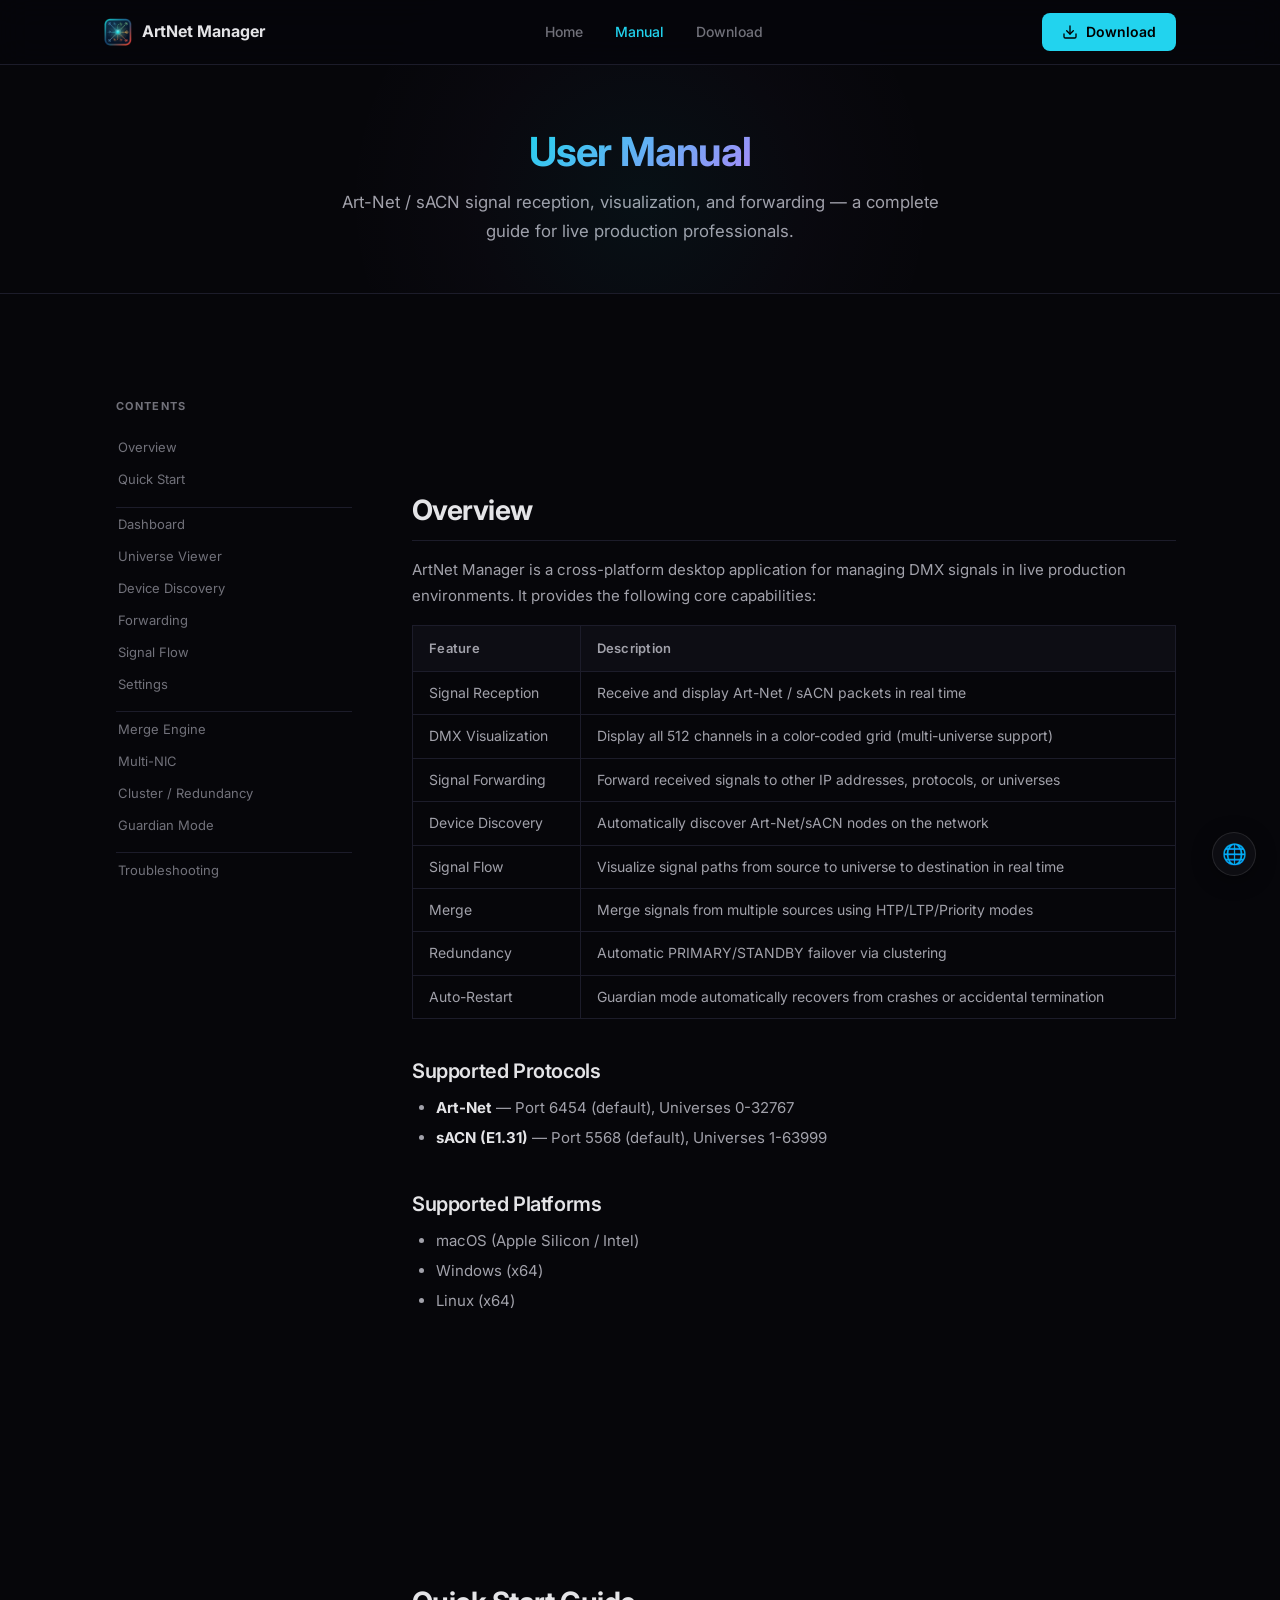
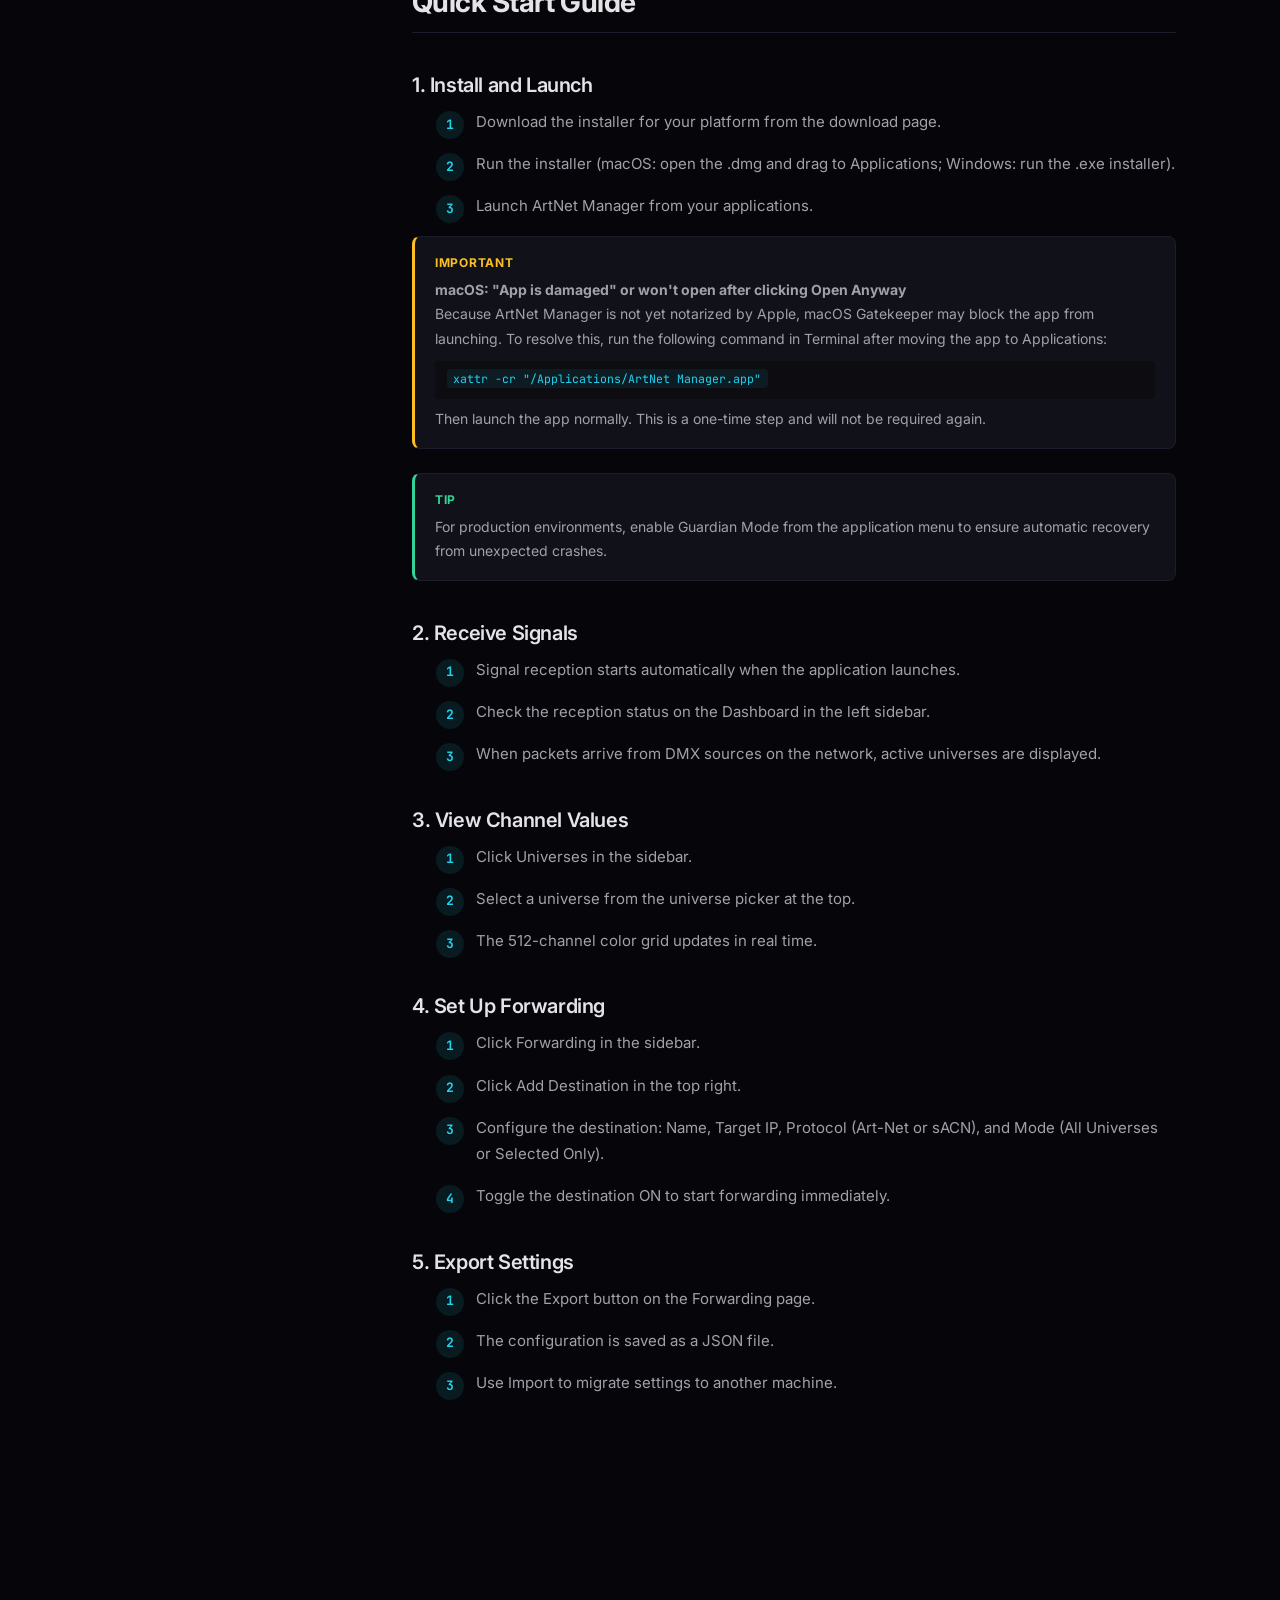
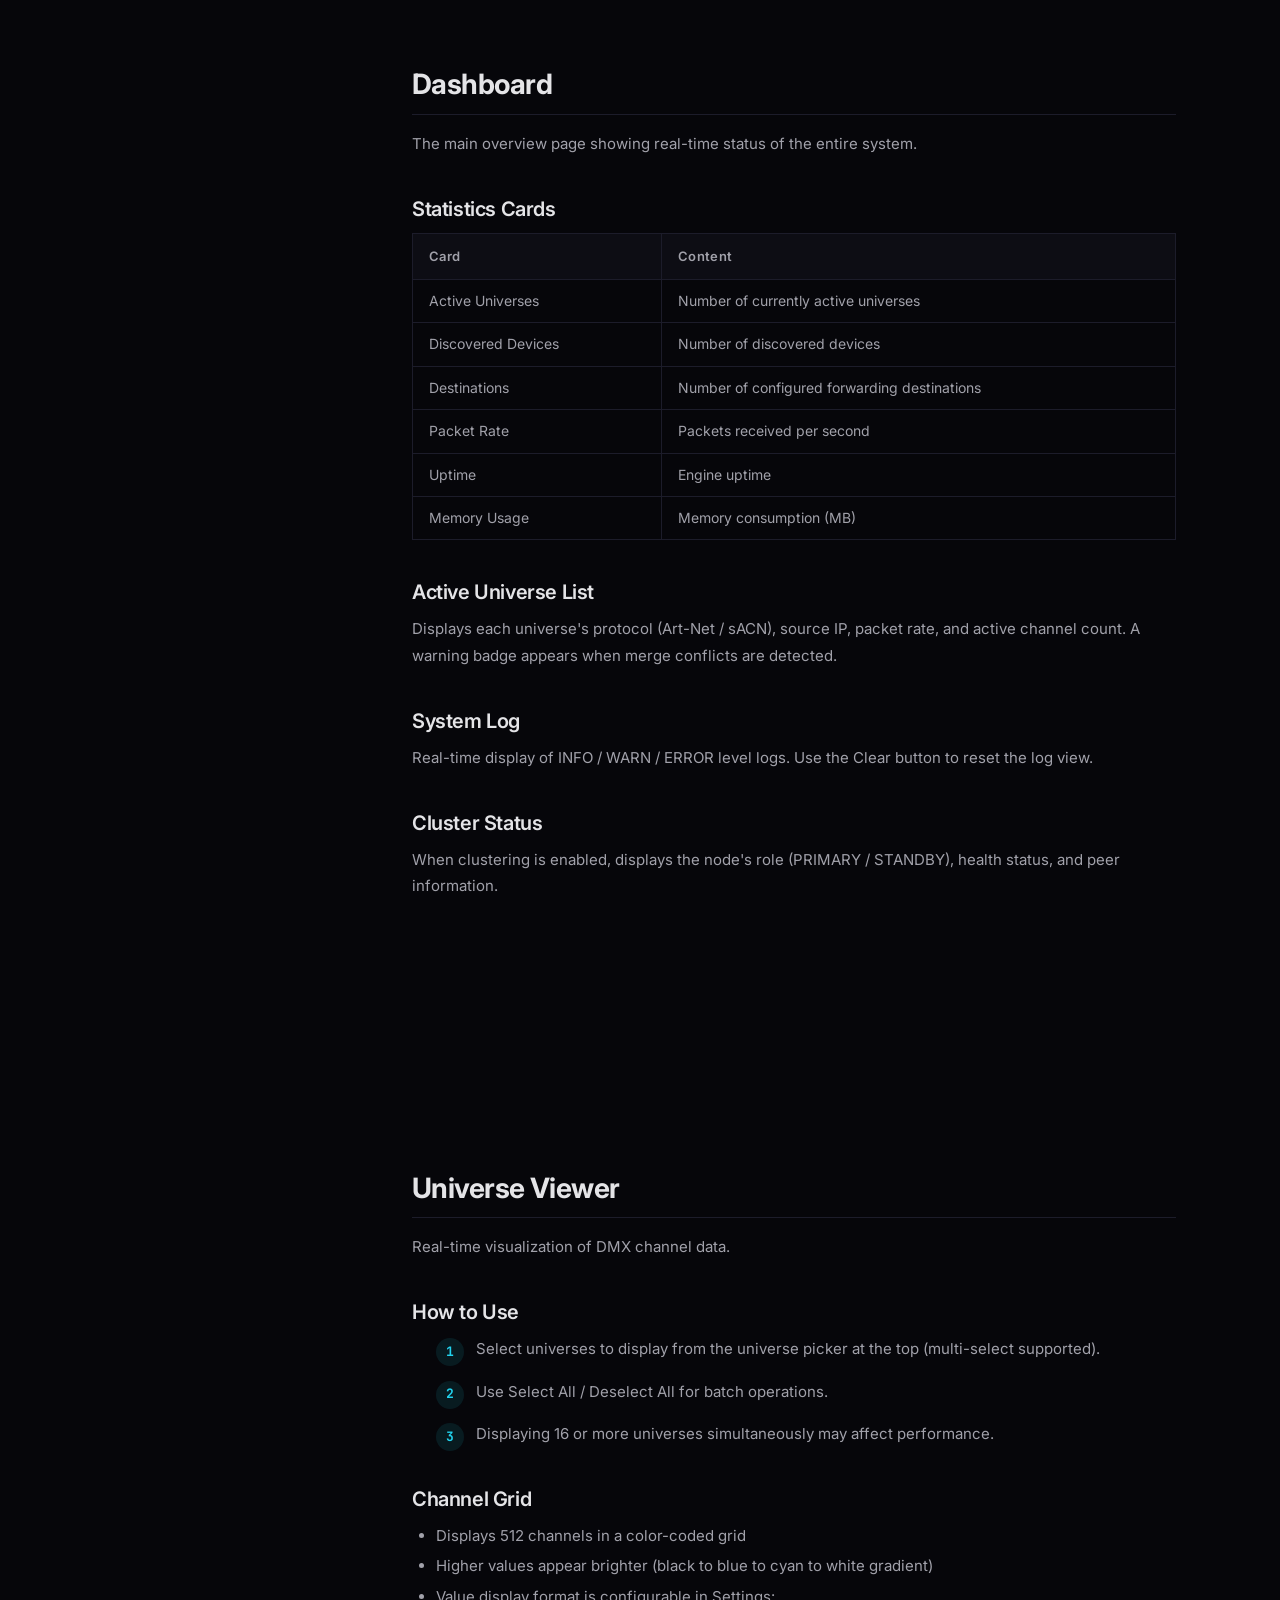
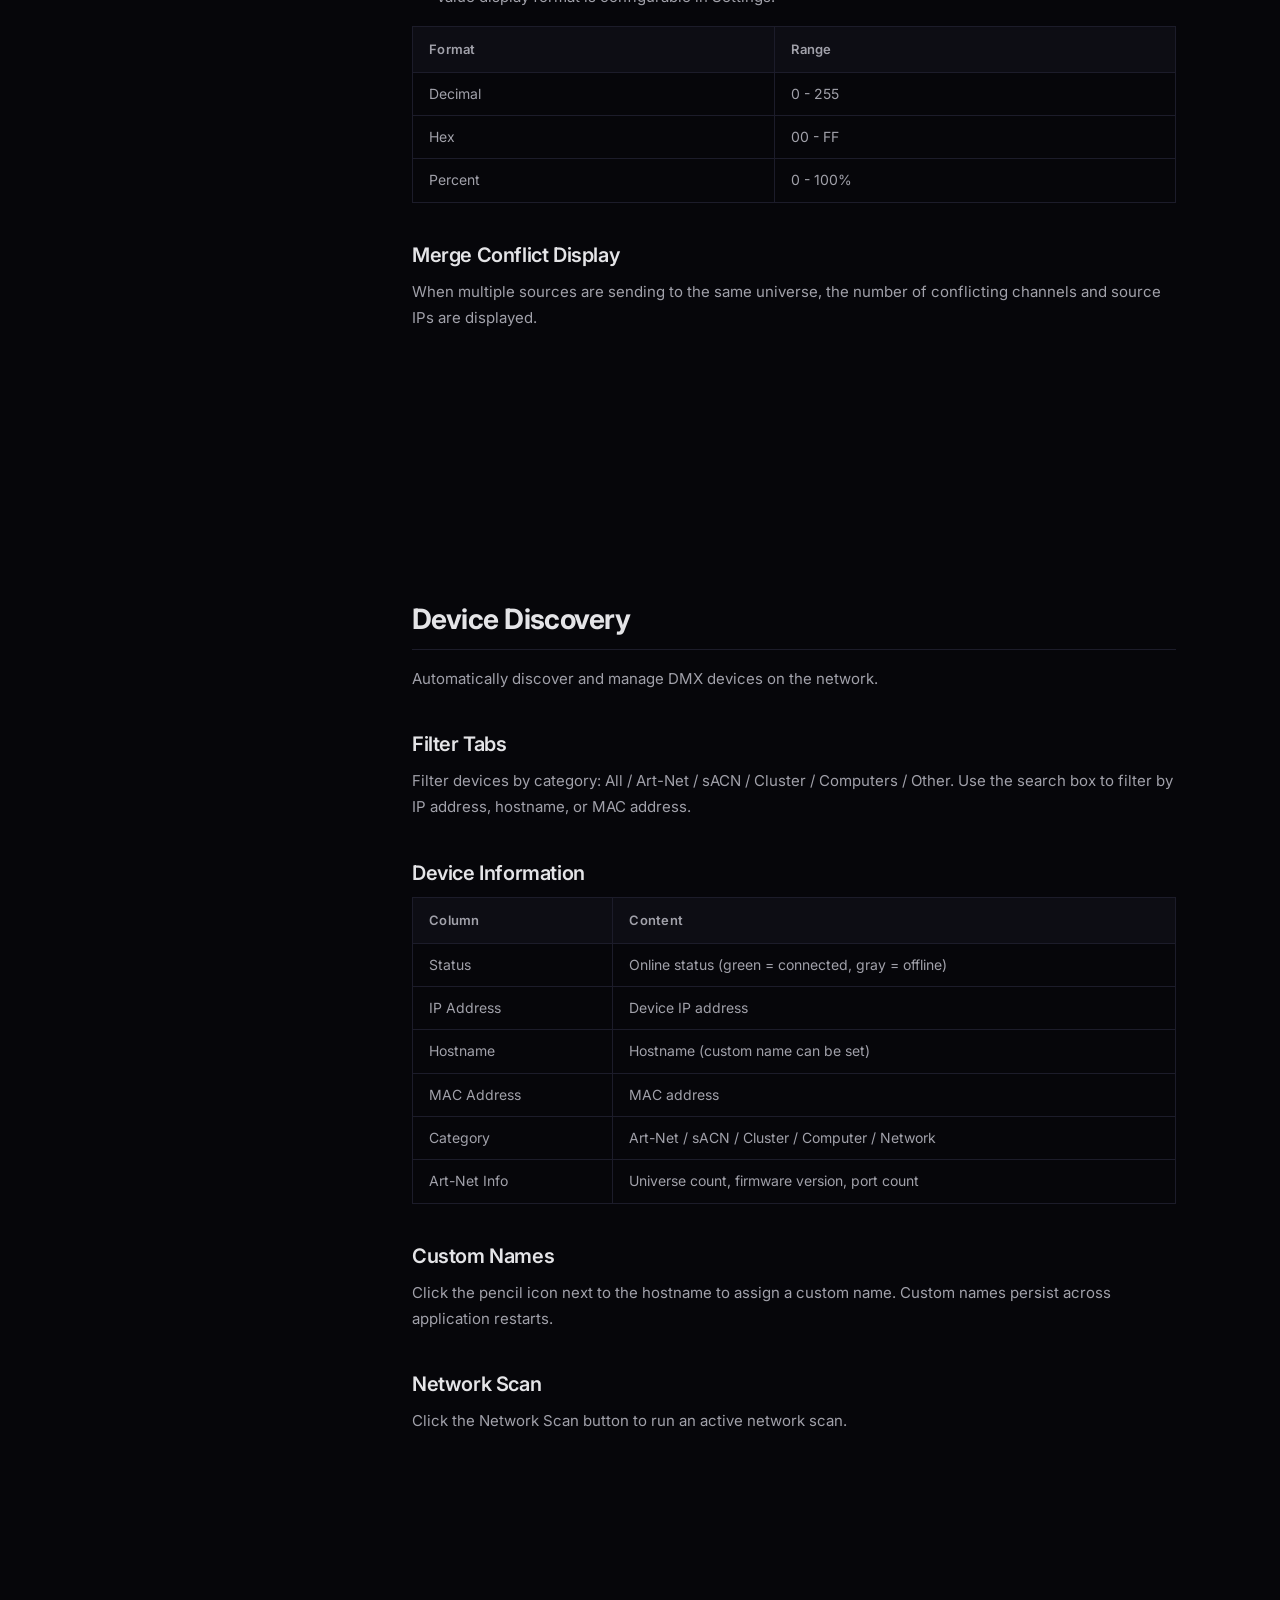
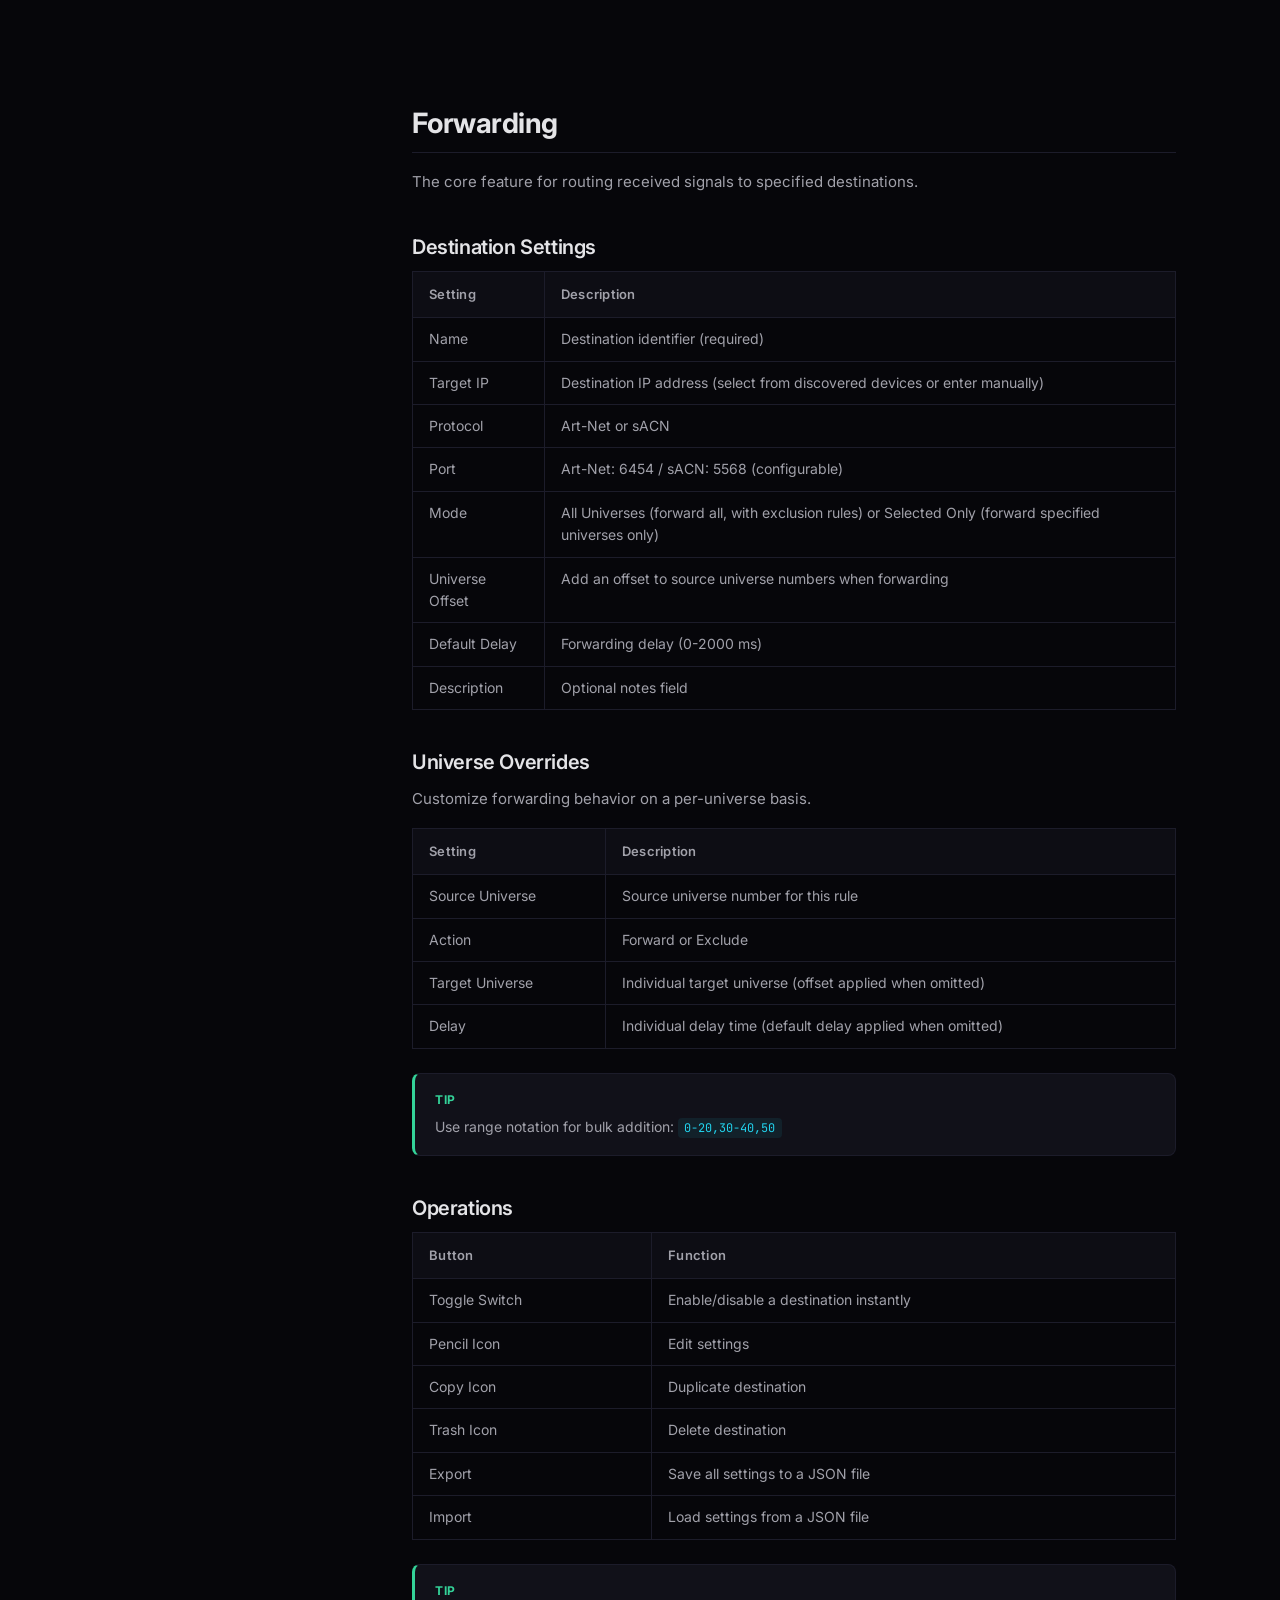
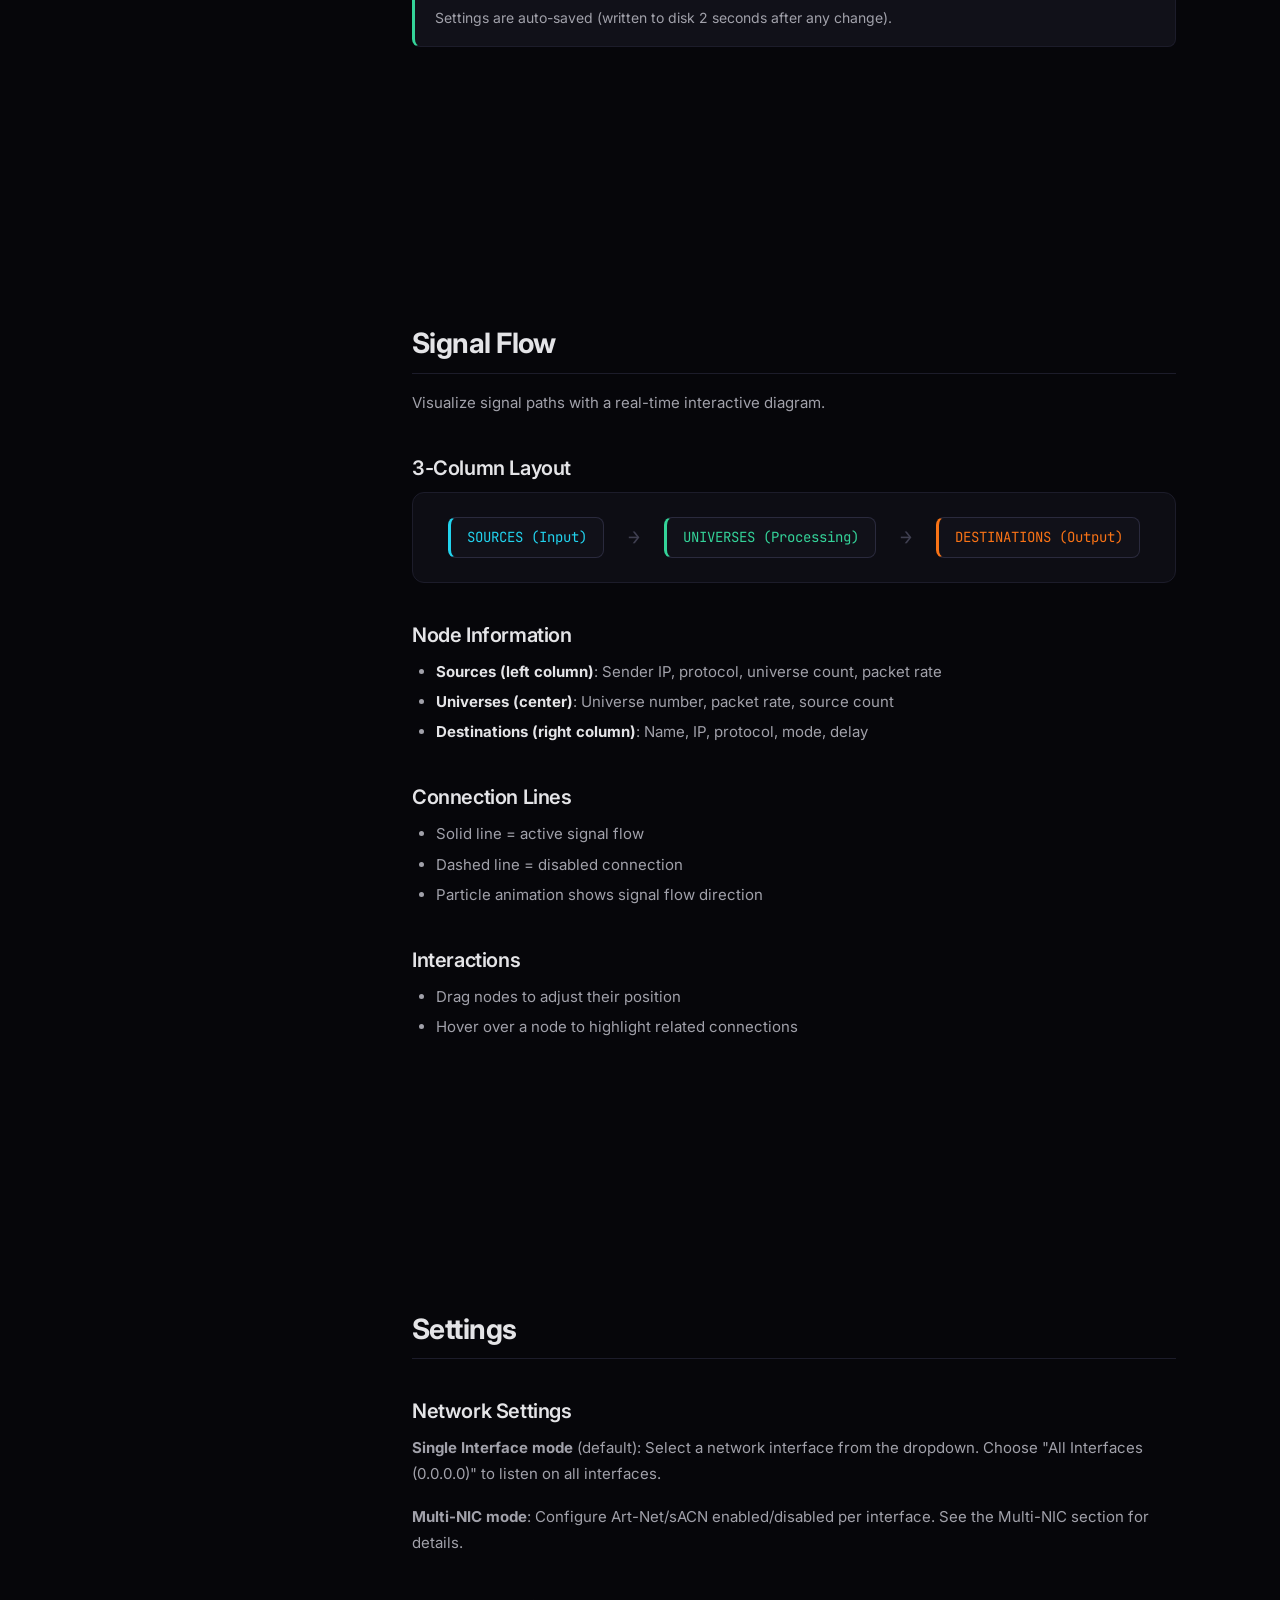
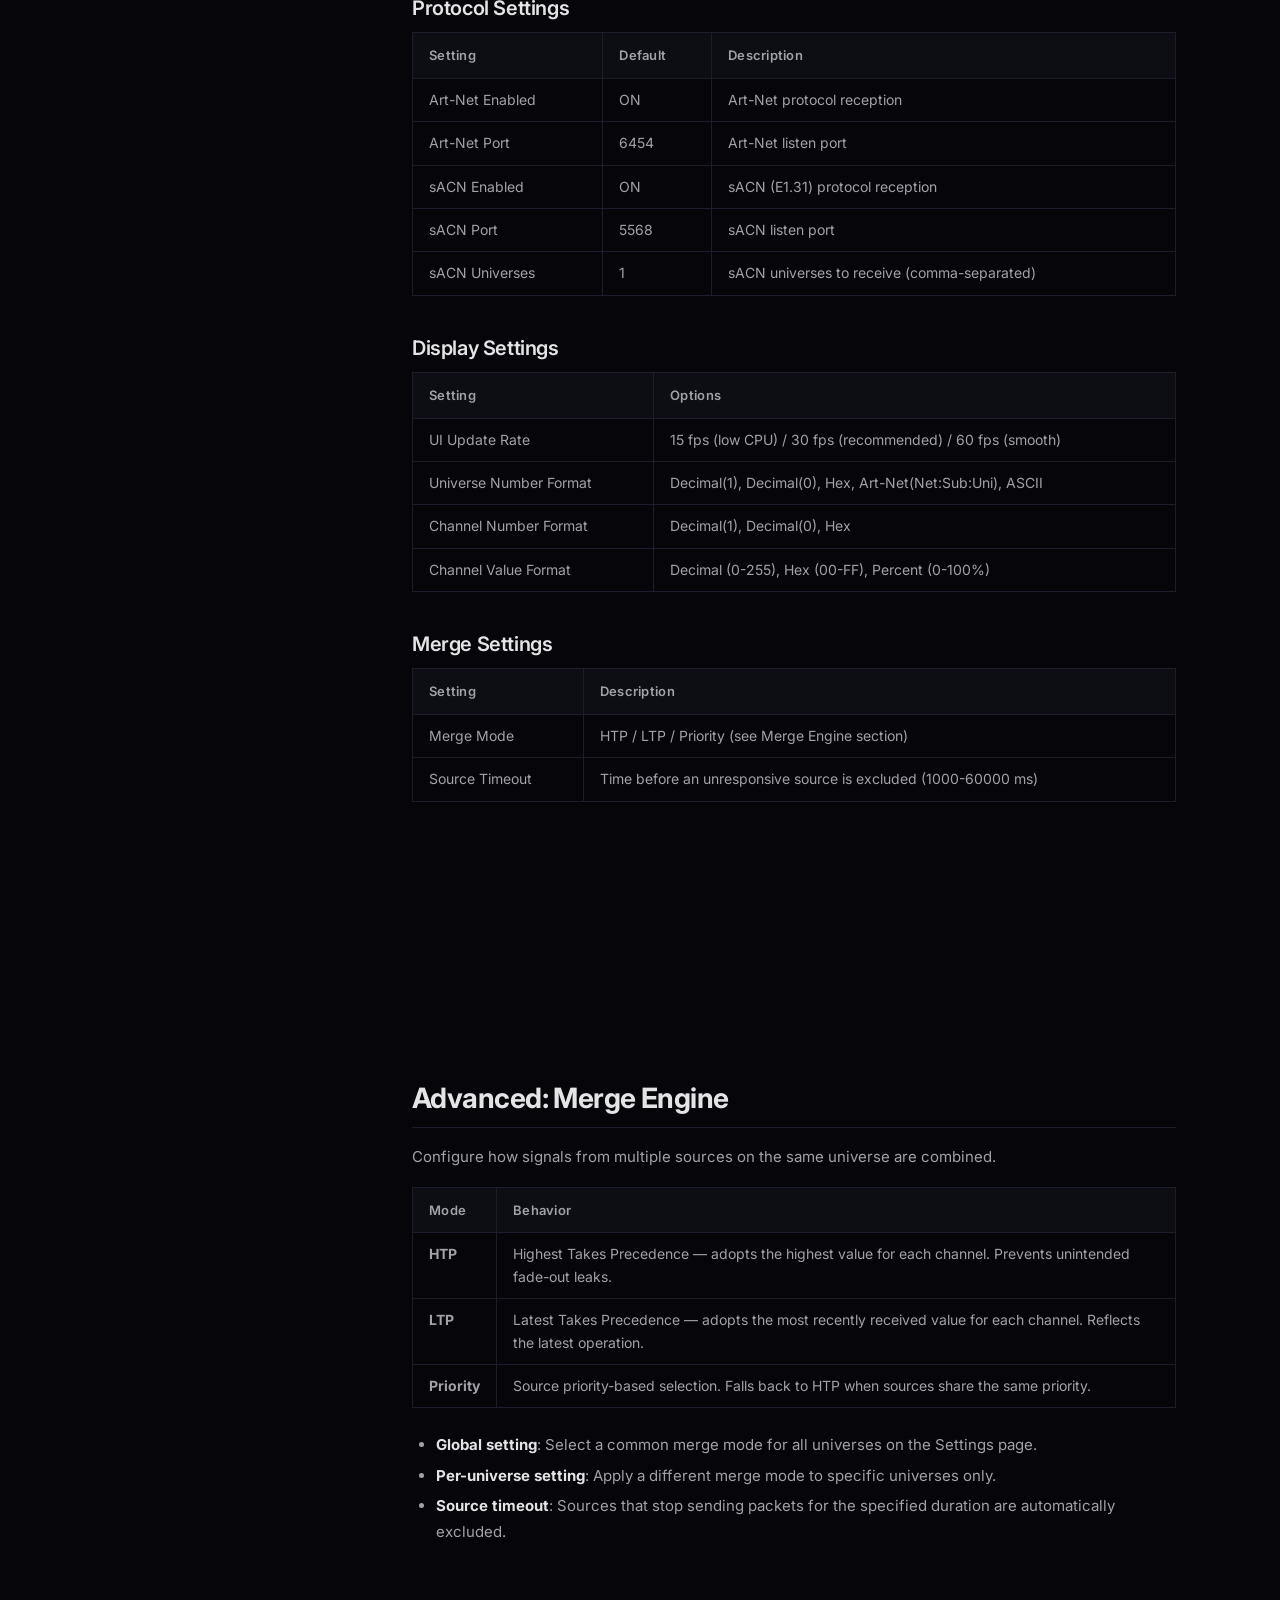
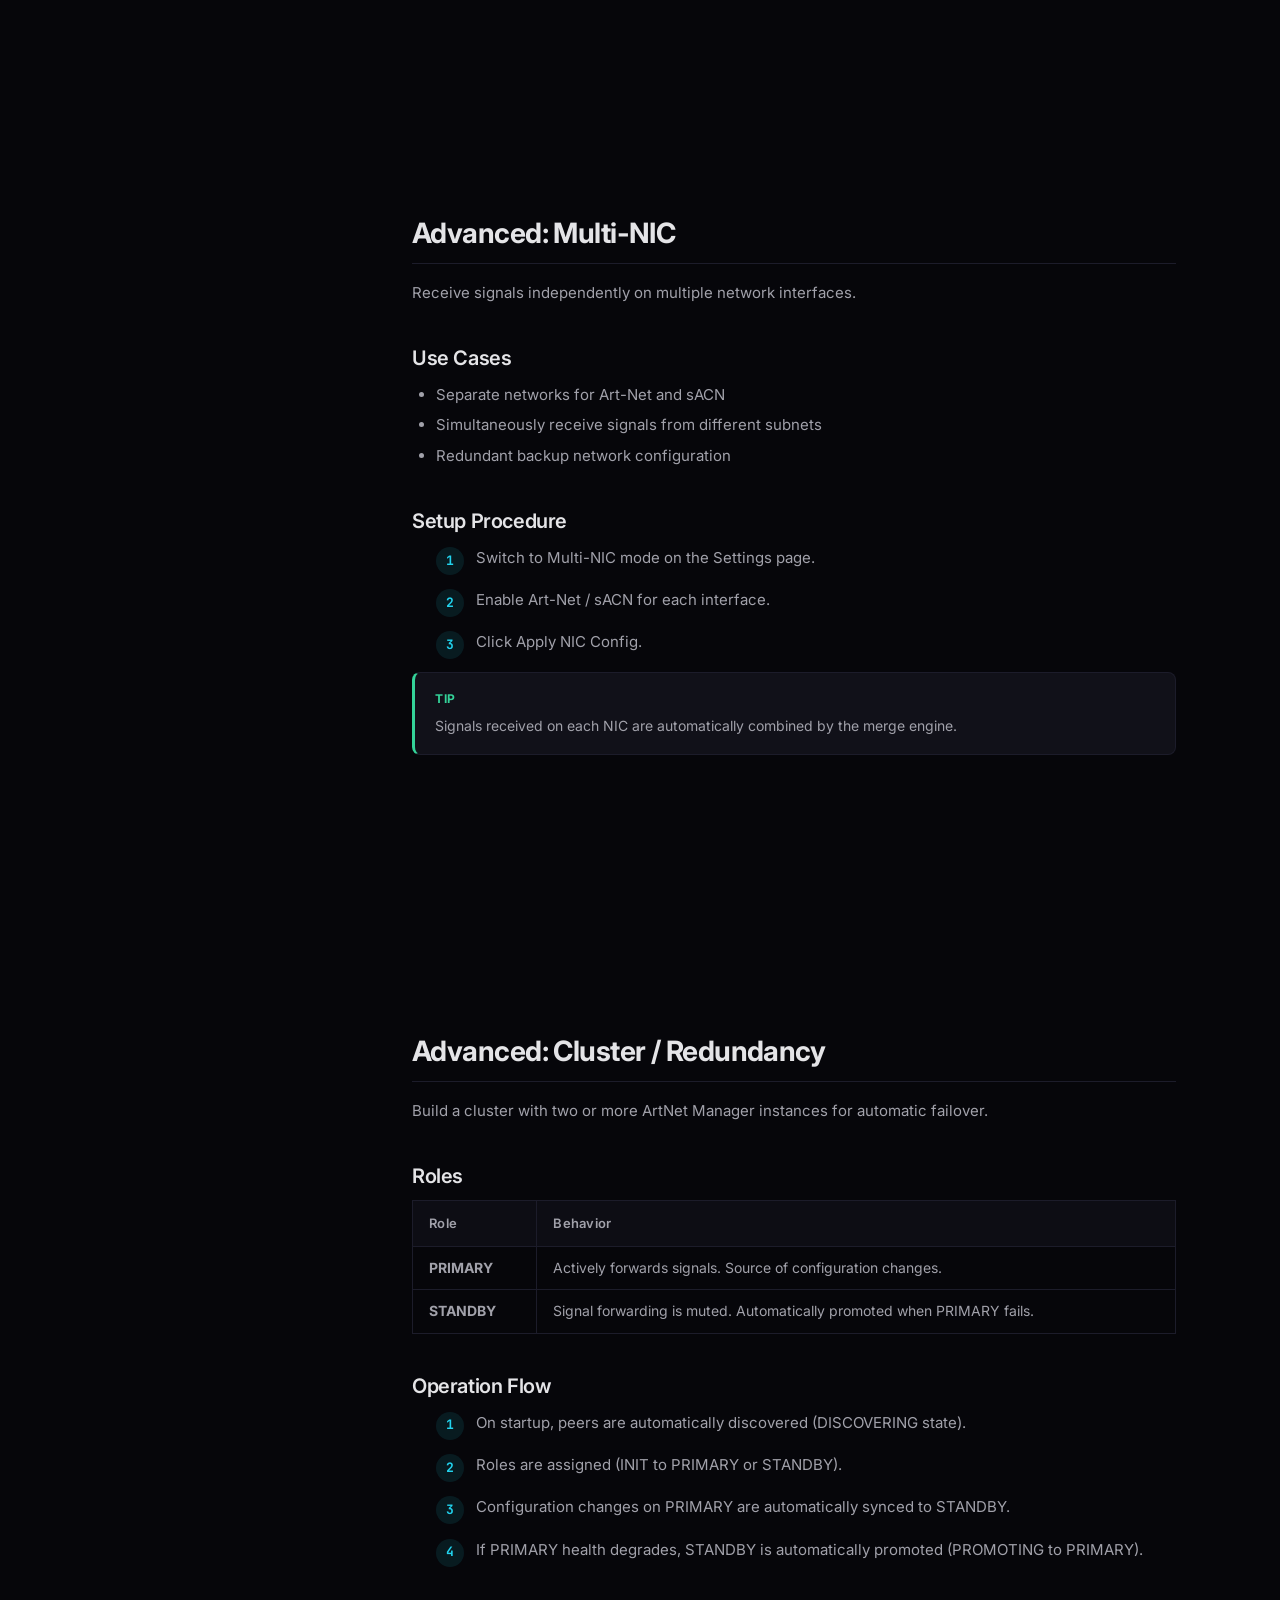
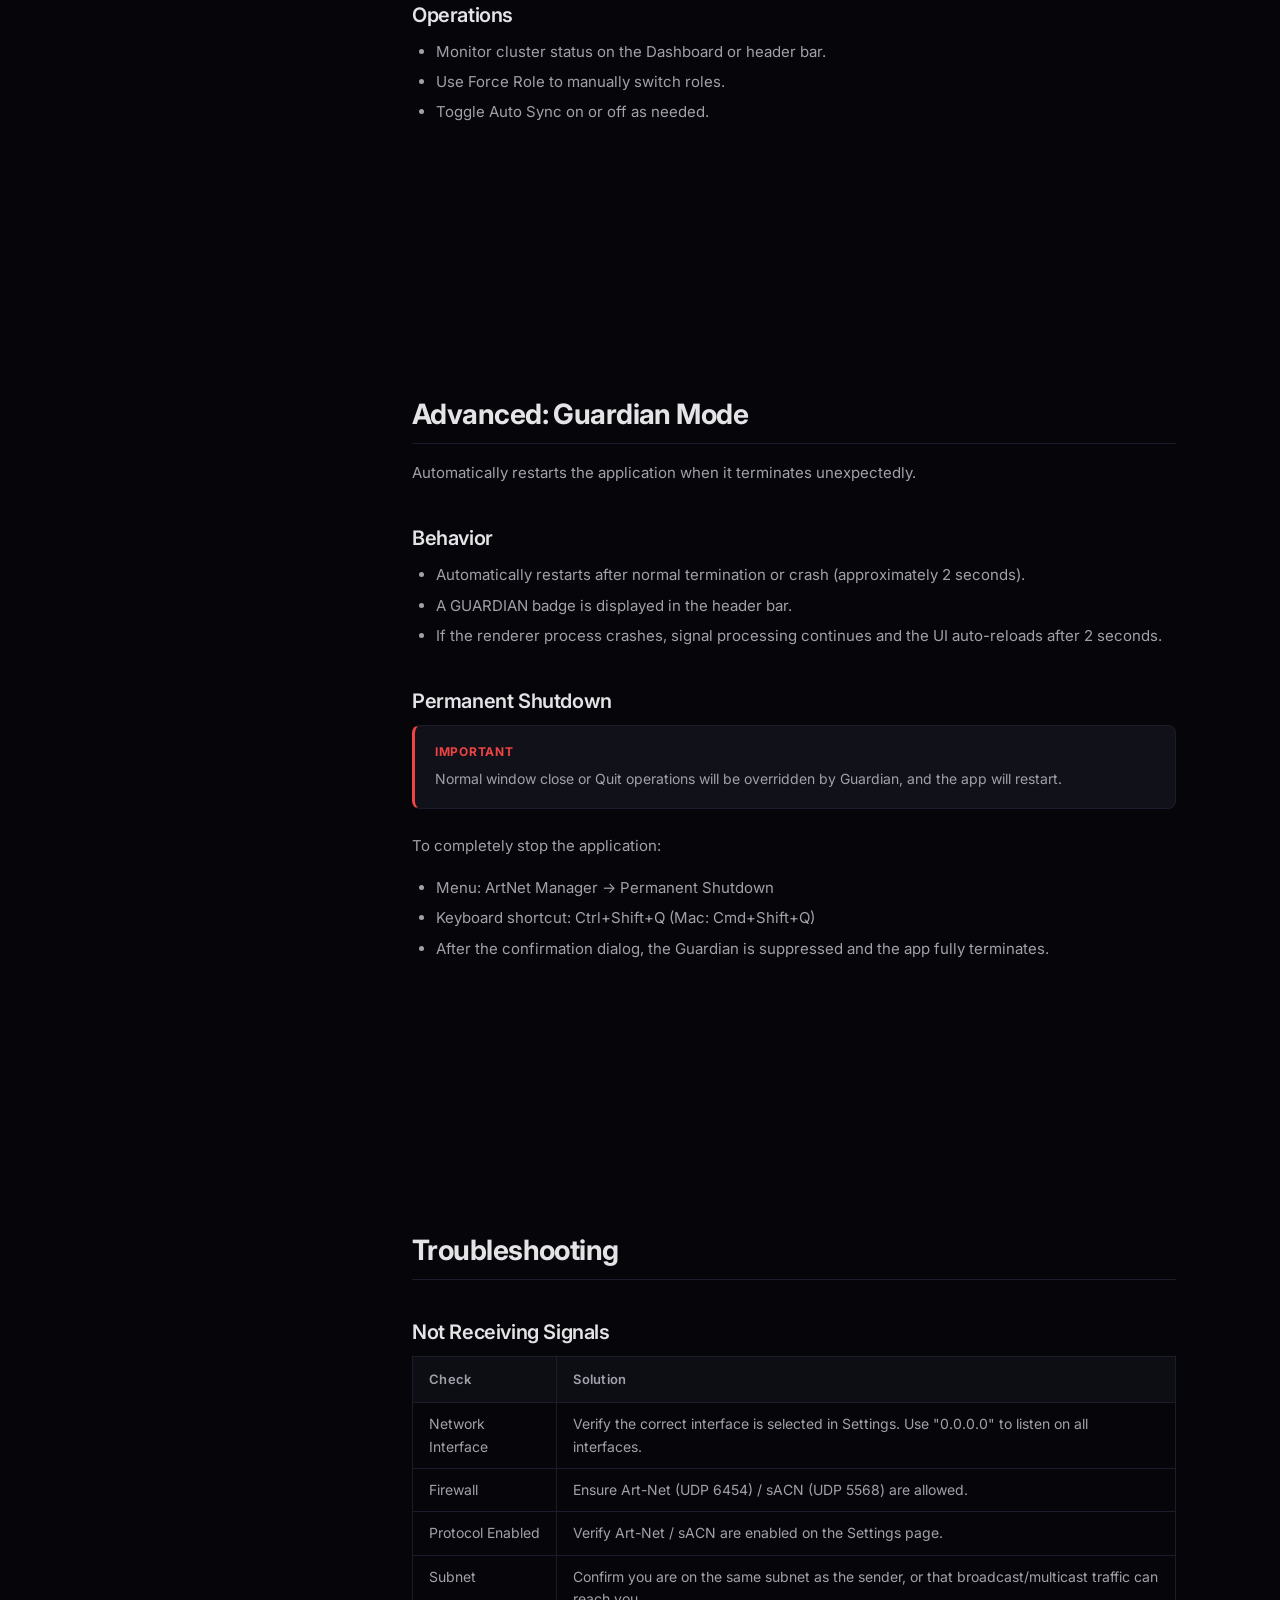
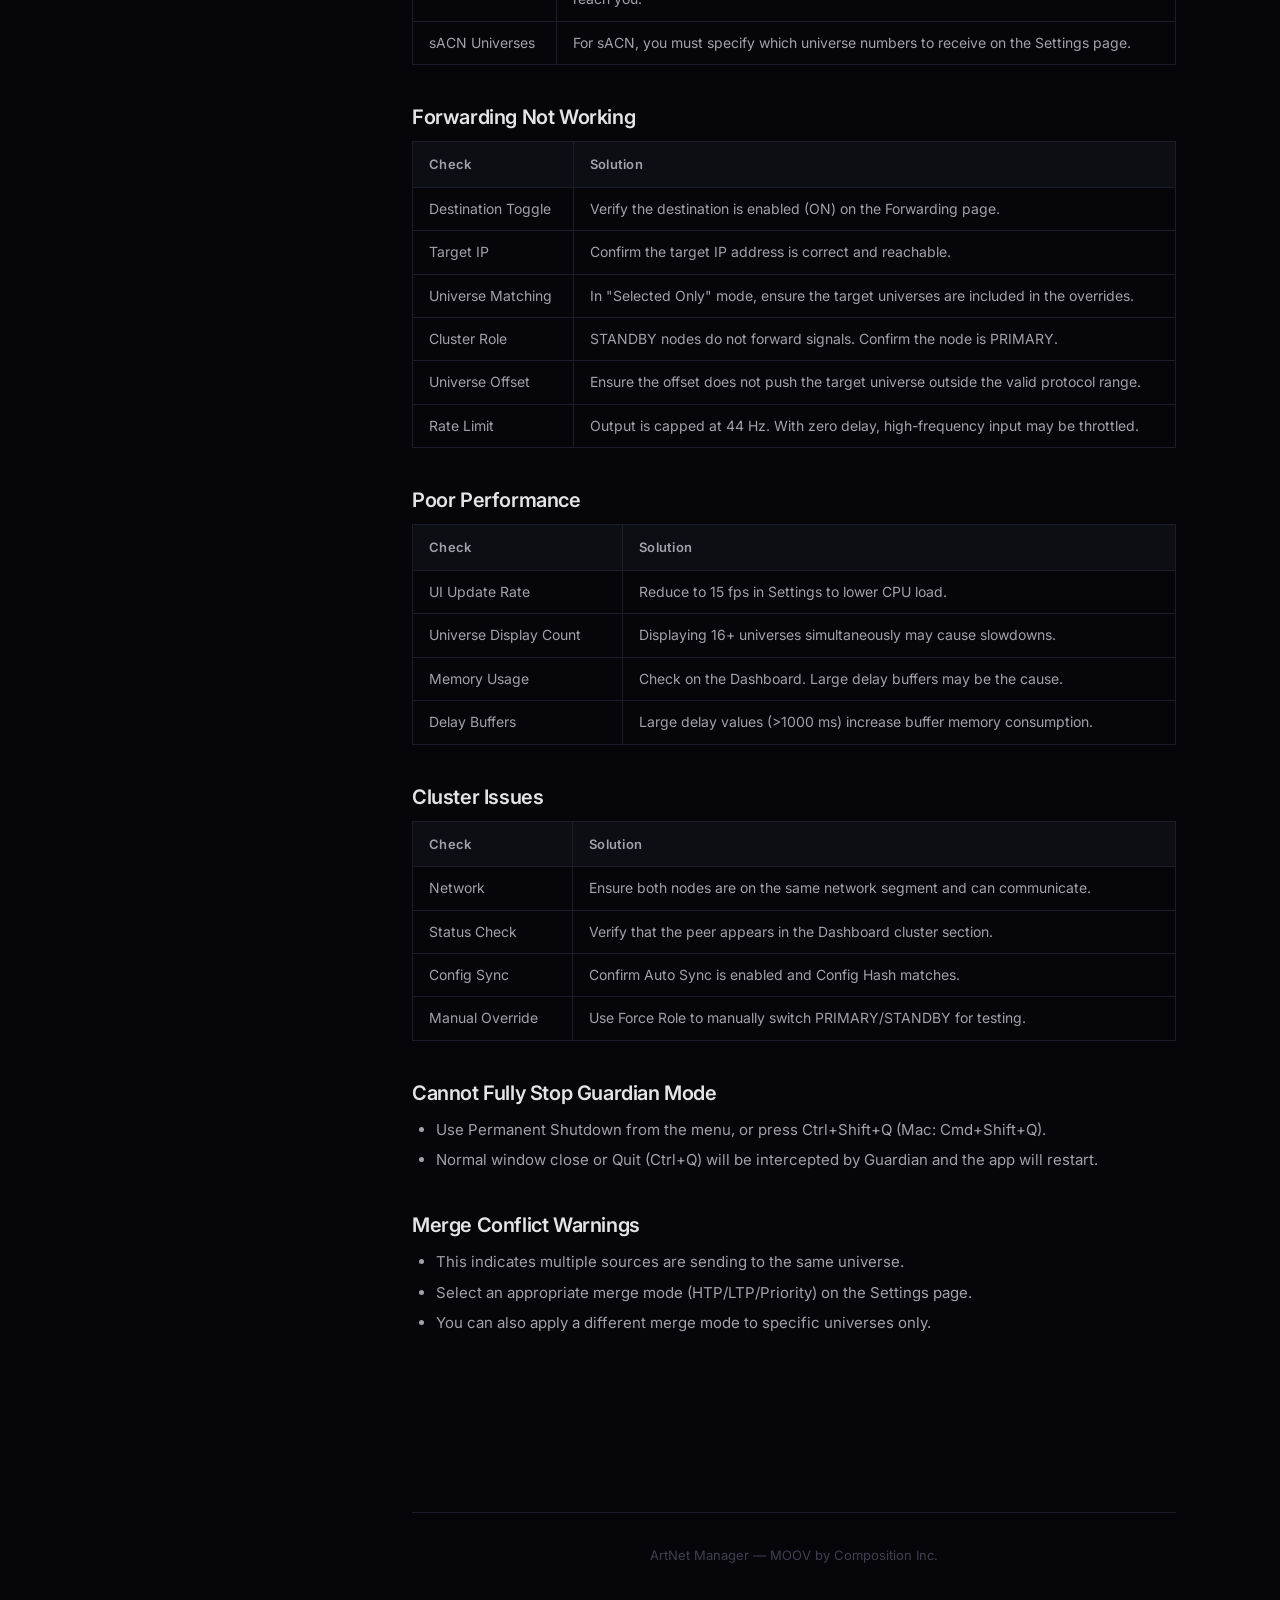
==== commit f16050d4: "docs: add macOS Gatekeeper workaround to install section Add xattr command instructions for users wh" ====
--- a/manual.html
+++ b/manual.html
@@ -118,6 +118,14 @@
         <li data-i18n="s2_install_step3">Launch ArtNet Manager from your applications.</li>
       </ol>
 
+      <div class="info-card warning">
+        <div class="info-label" data-i18n="important_label">IMPORTANT</div>
+        <p data-i18n="s2_macos_gatekeeper"><strong>macOS: "App is damaged" or won't open after clicking Open Anyway</strong><br>
+        Because ArtNet Manager is not yet notarized by Apple, macOS Gatekeeper may block the app from launching. To resolve this, run the following command in Terminal after moving the app to Applications:</p>
+        <pre style="margin:10px 0 0;padding:8px 12px;background:rgba(0,0,0,0.3);border-radius:4px;font-size:0.85rem;overflow-x:auto;"><code>xattr -cr "/Applications/ArtNet Manager.app"</code></pre>
+        <p data-i18n="s2_macos_gatekeeper2" style="margin-top:8px;">Then launch the app normally. This is a one-time step and will not be required again.</p>
+      </div>
+
       <div class="info-card tip">
         <div class="info-label" data-i18n="tip_label">TIP</div>
         <p data-i18n="s2_tip_guardian">For production environments, enable Guardian Mode from the application menu to ensure automatic recovery from unexpected crashes.</p>
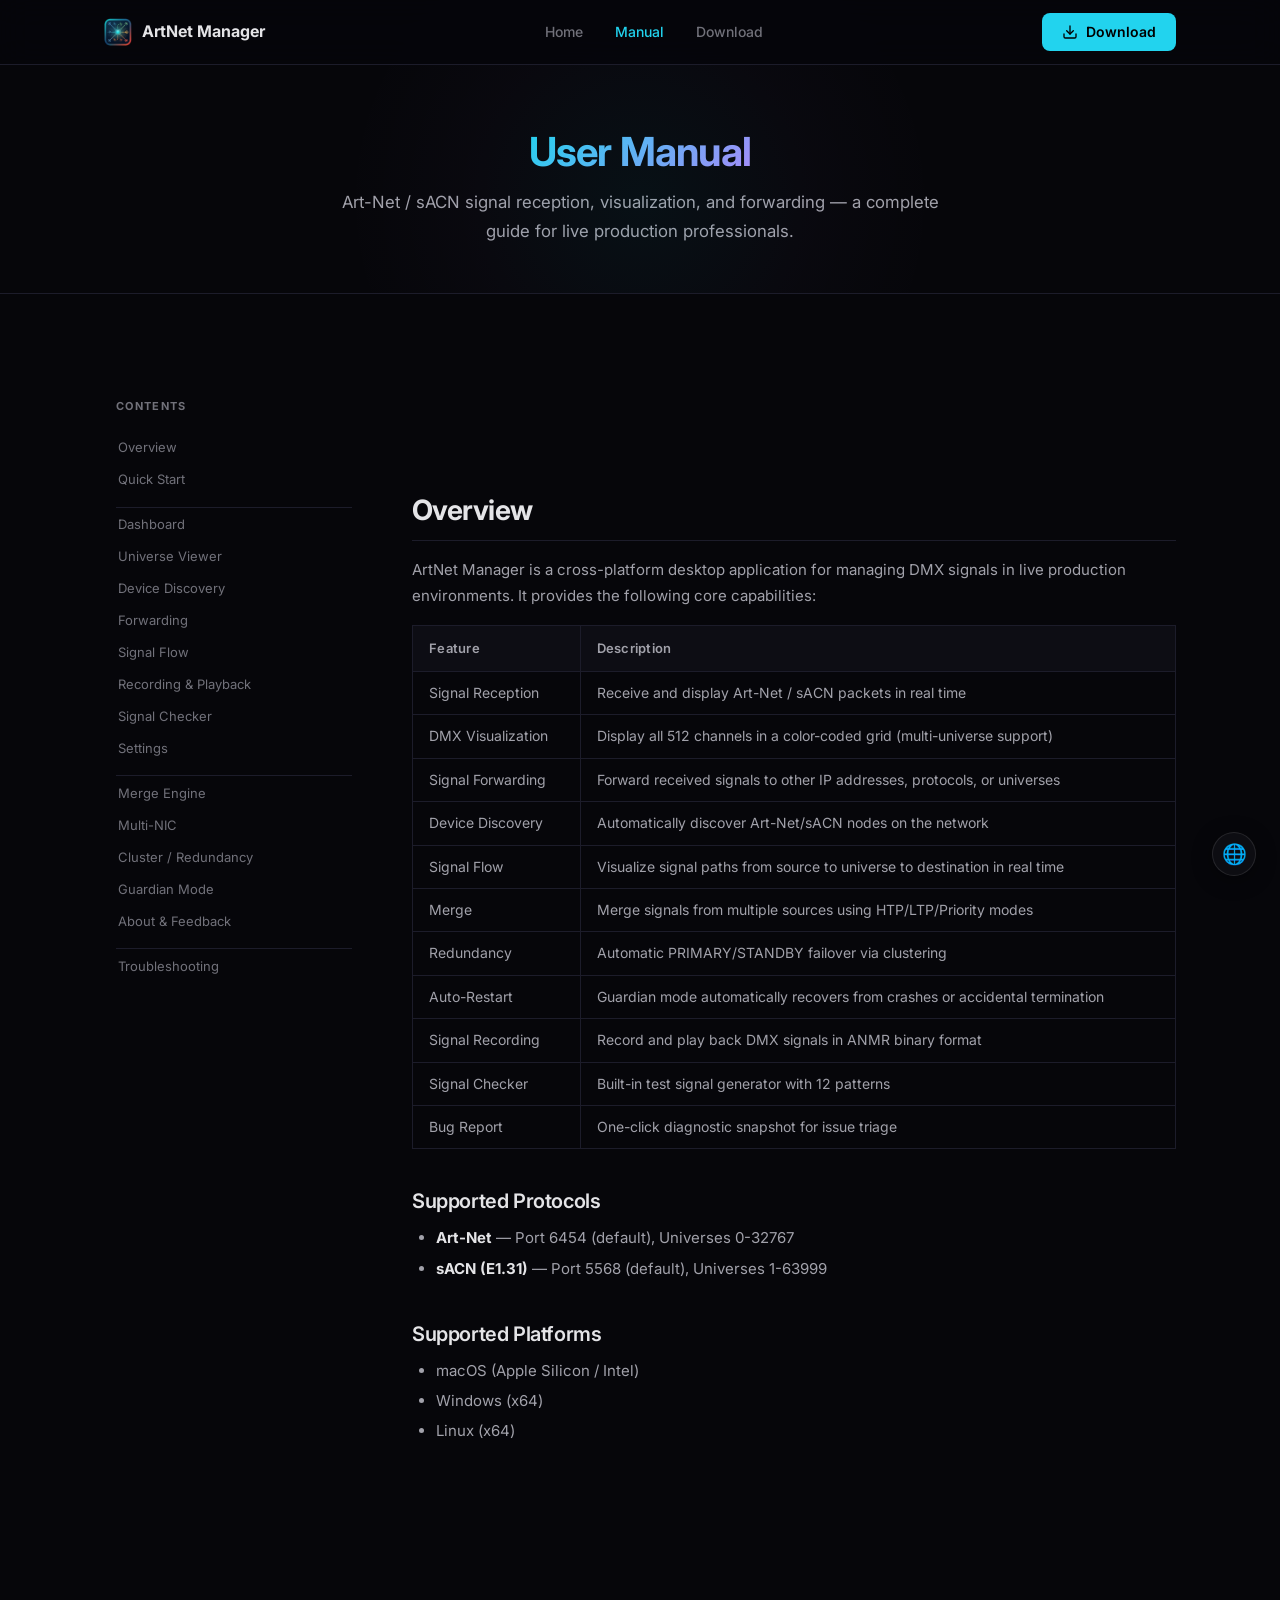
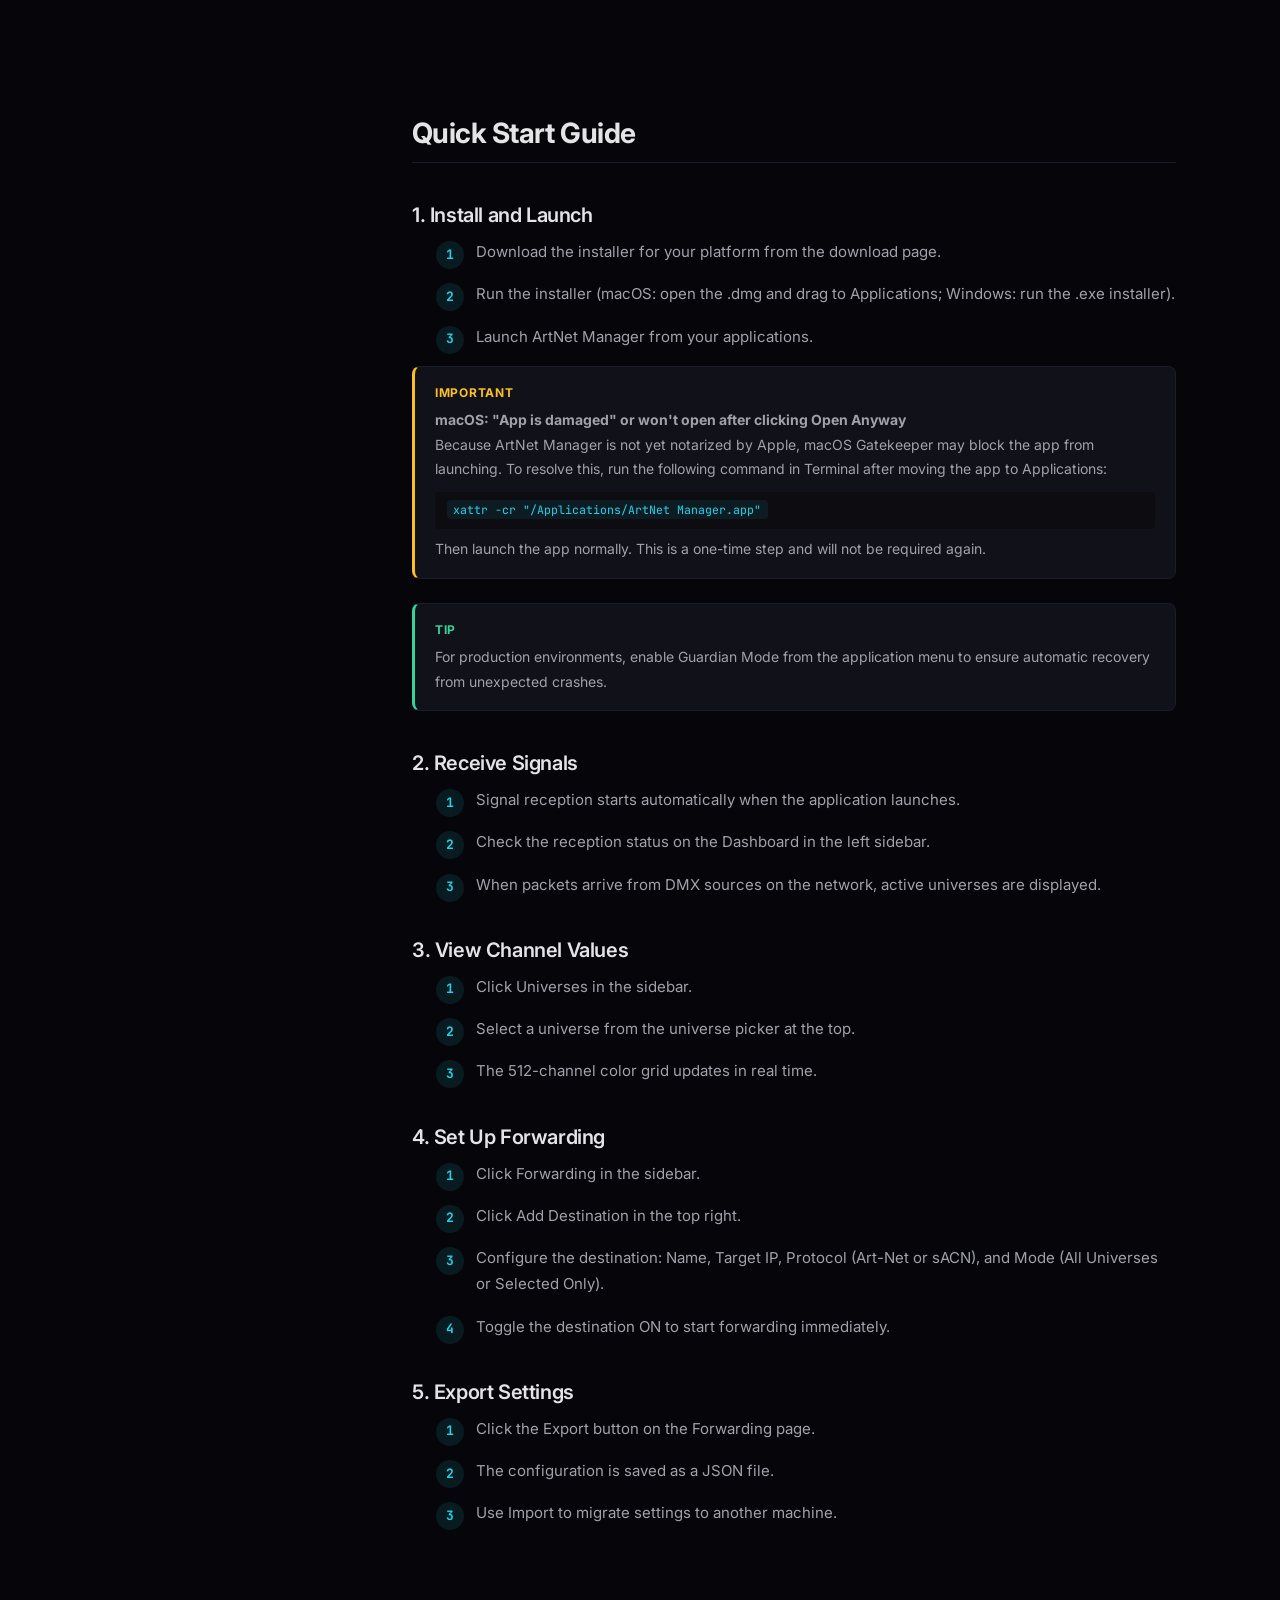
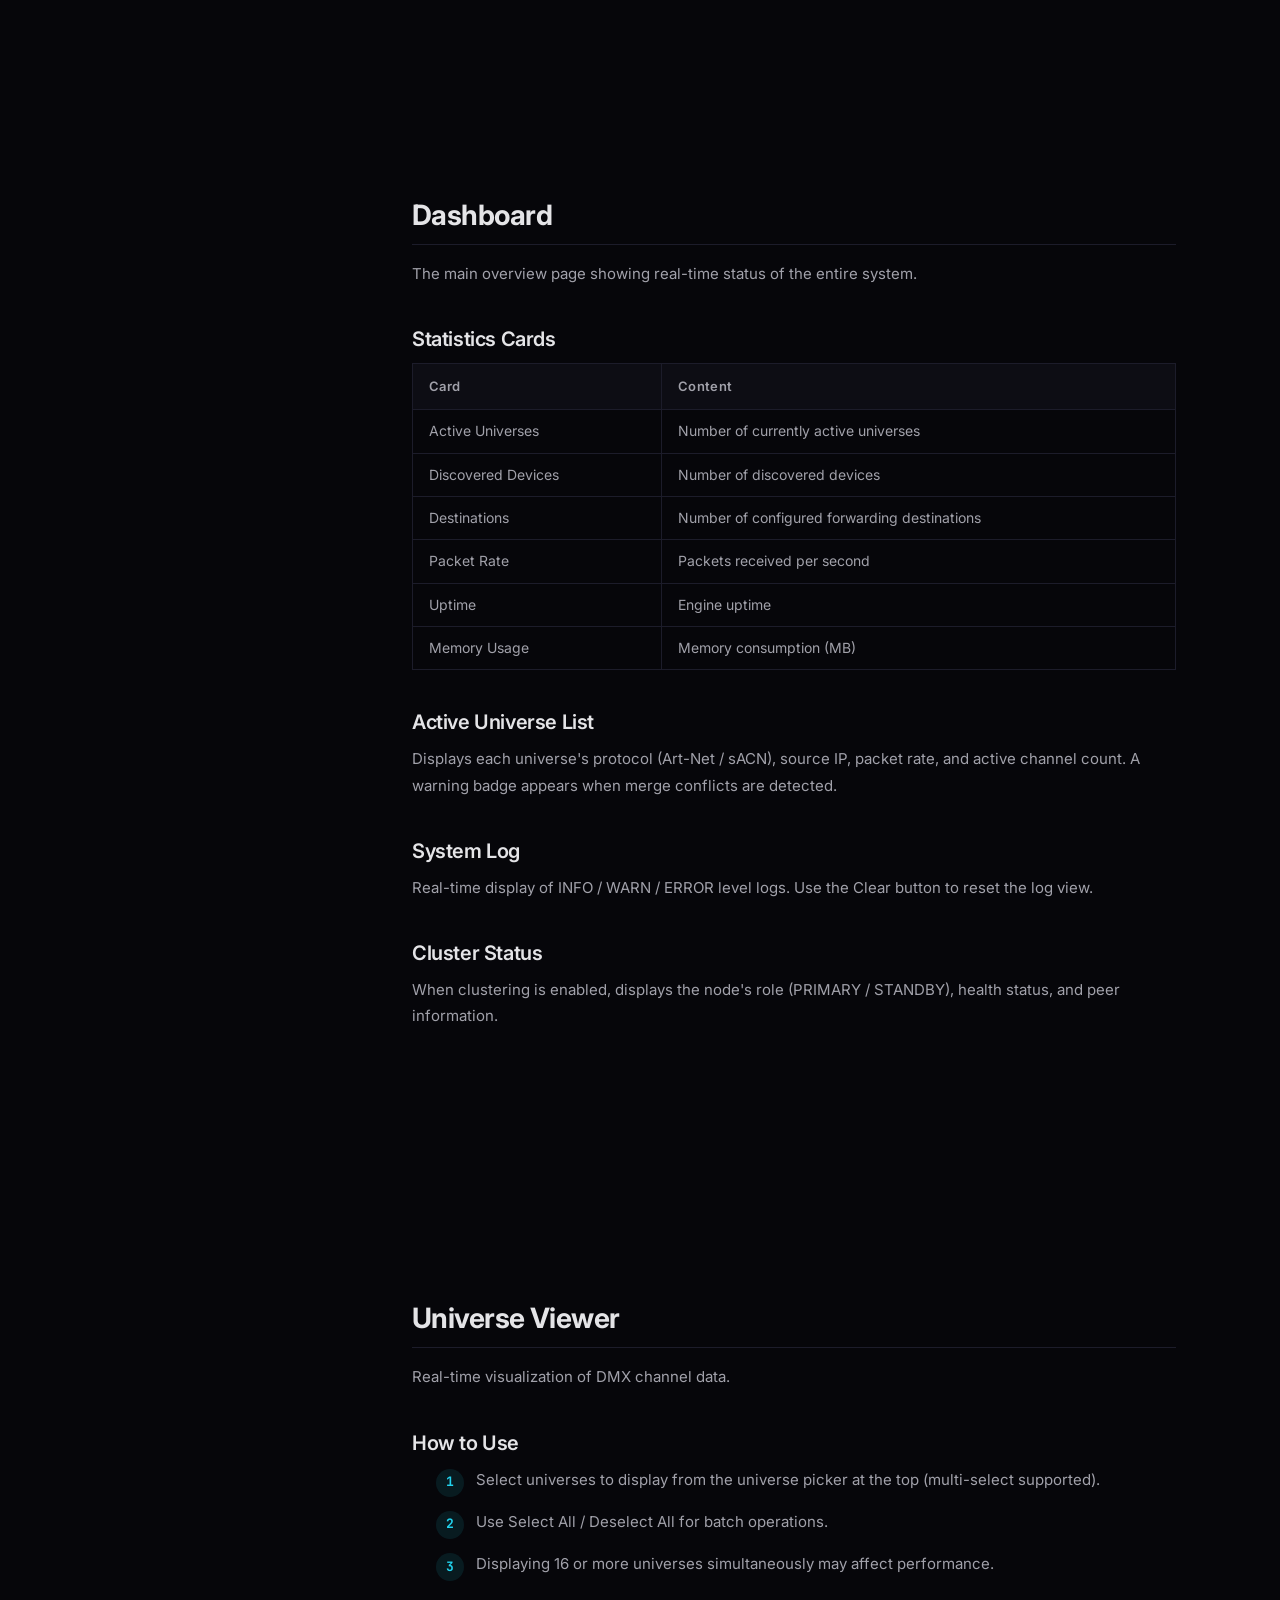
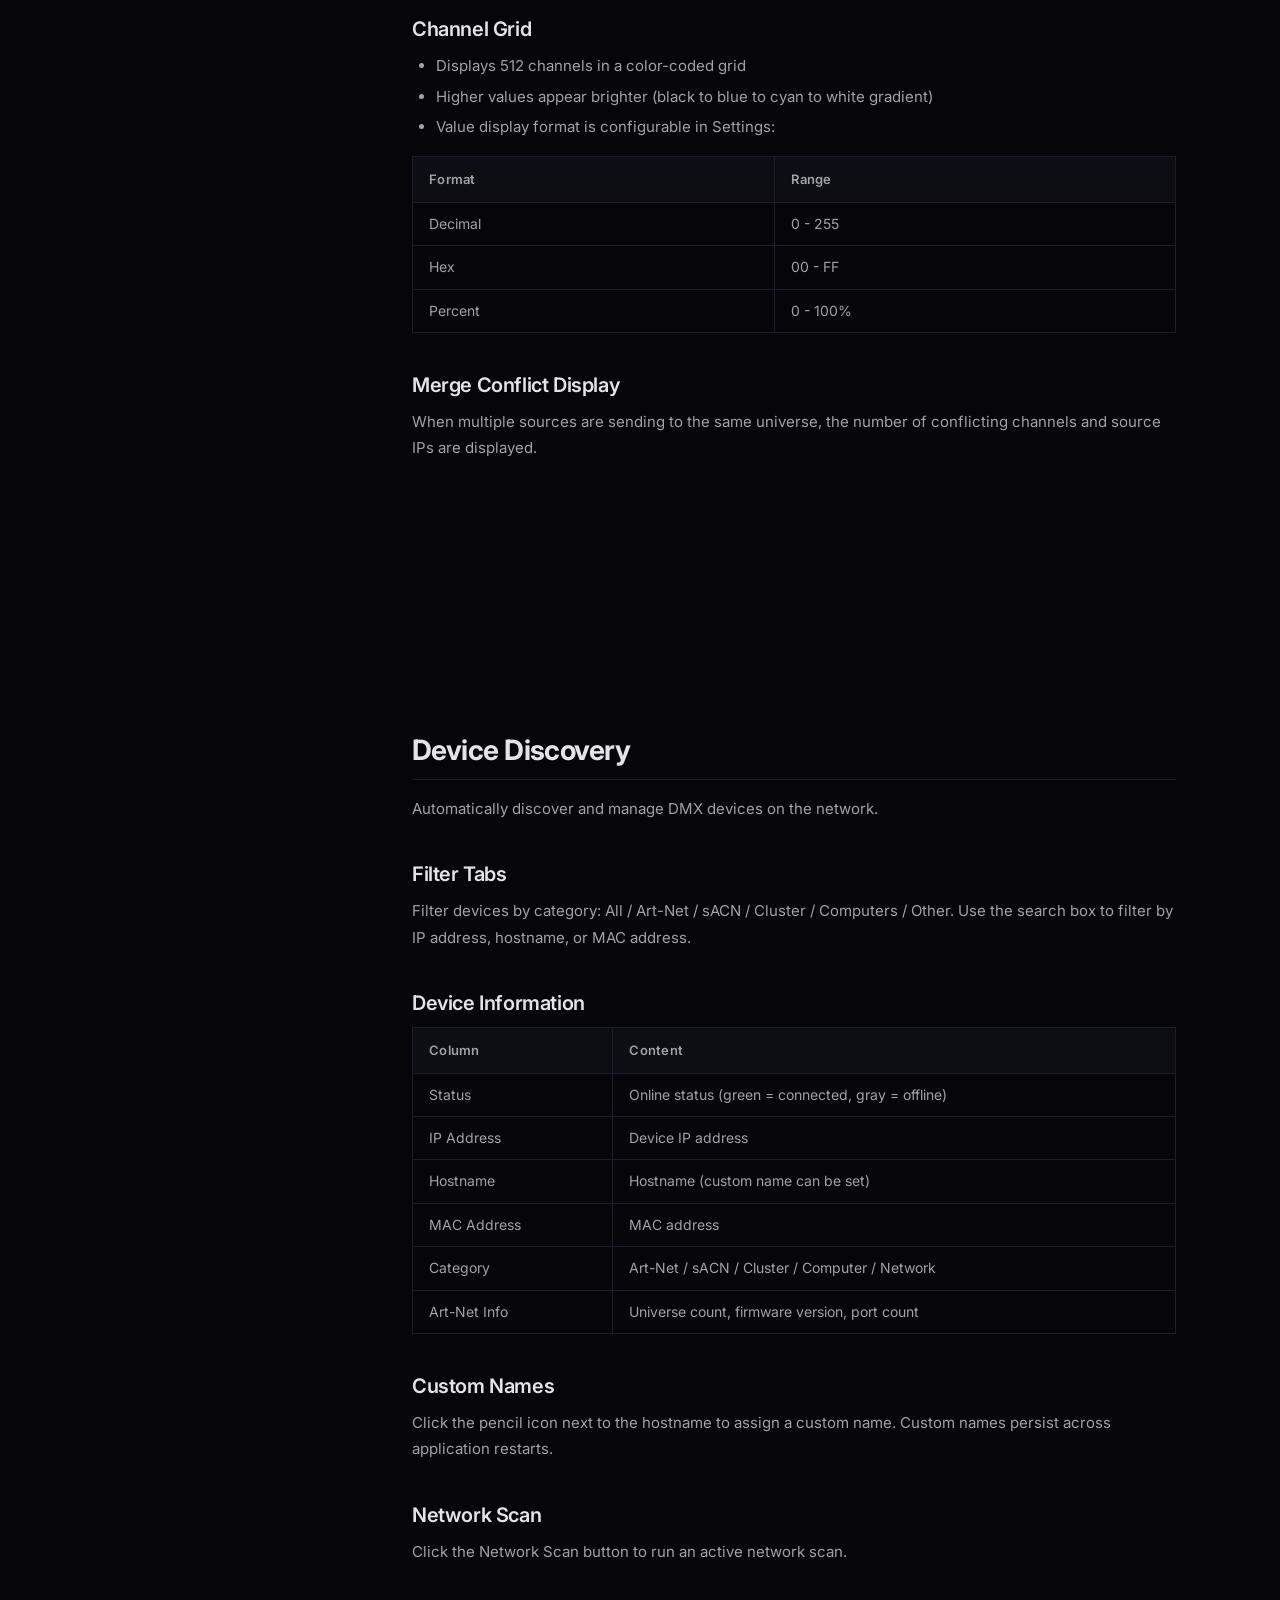
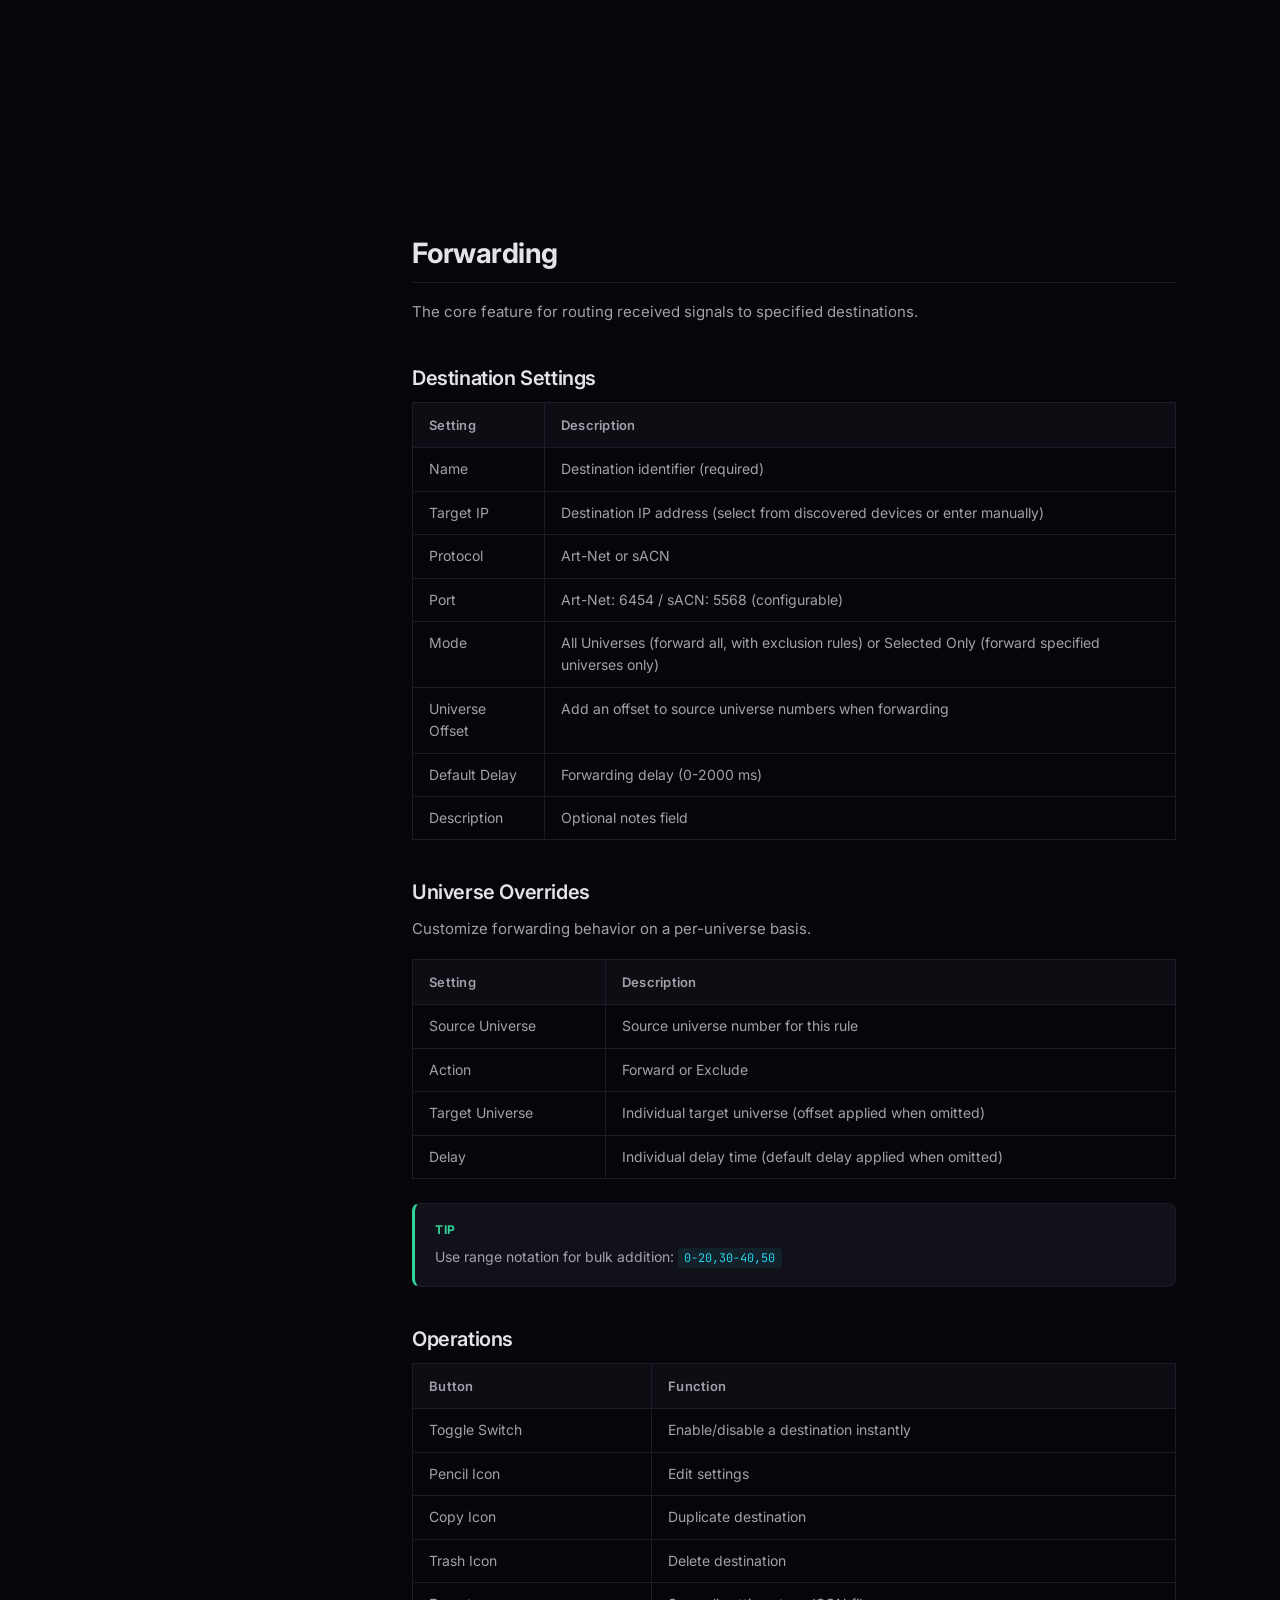
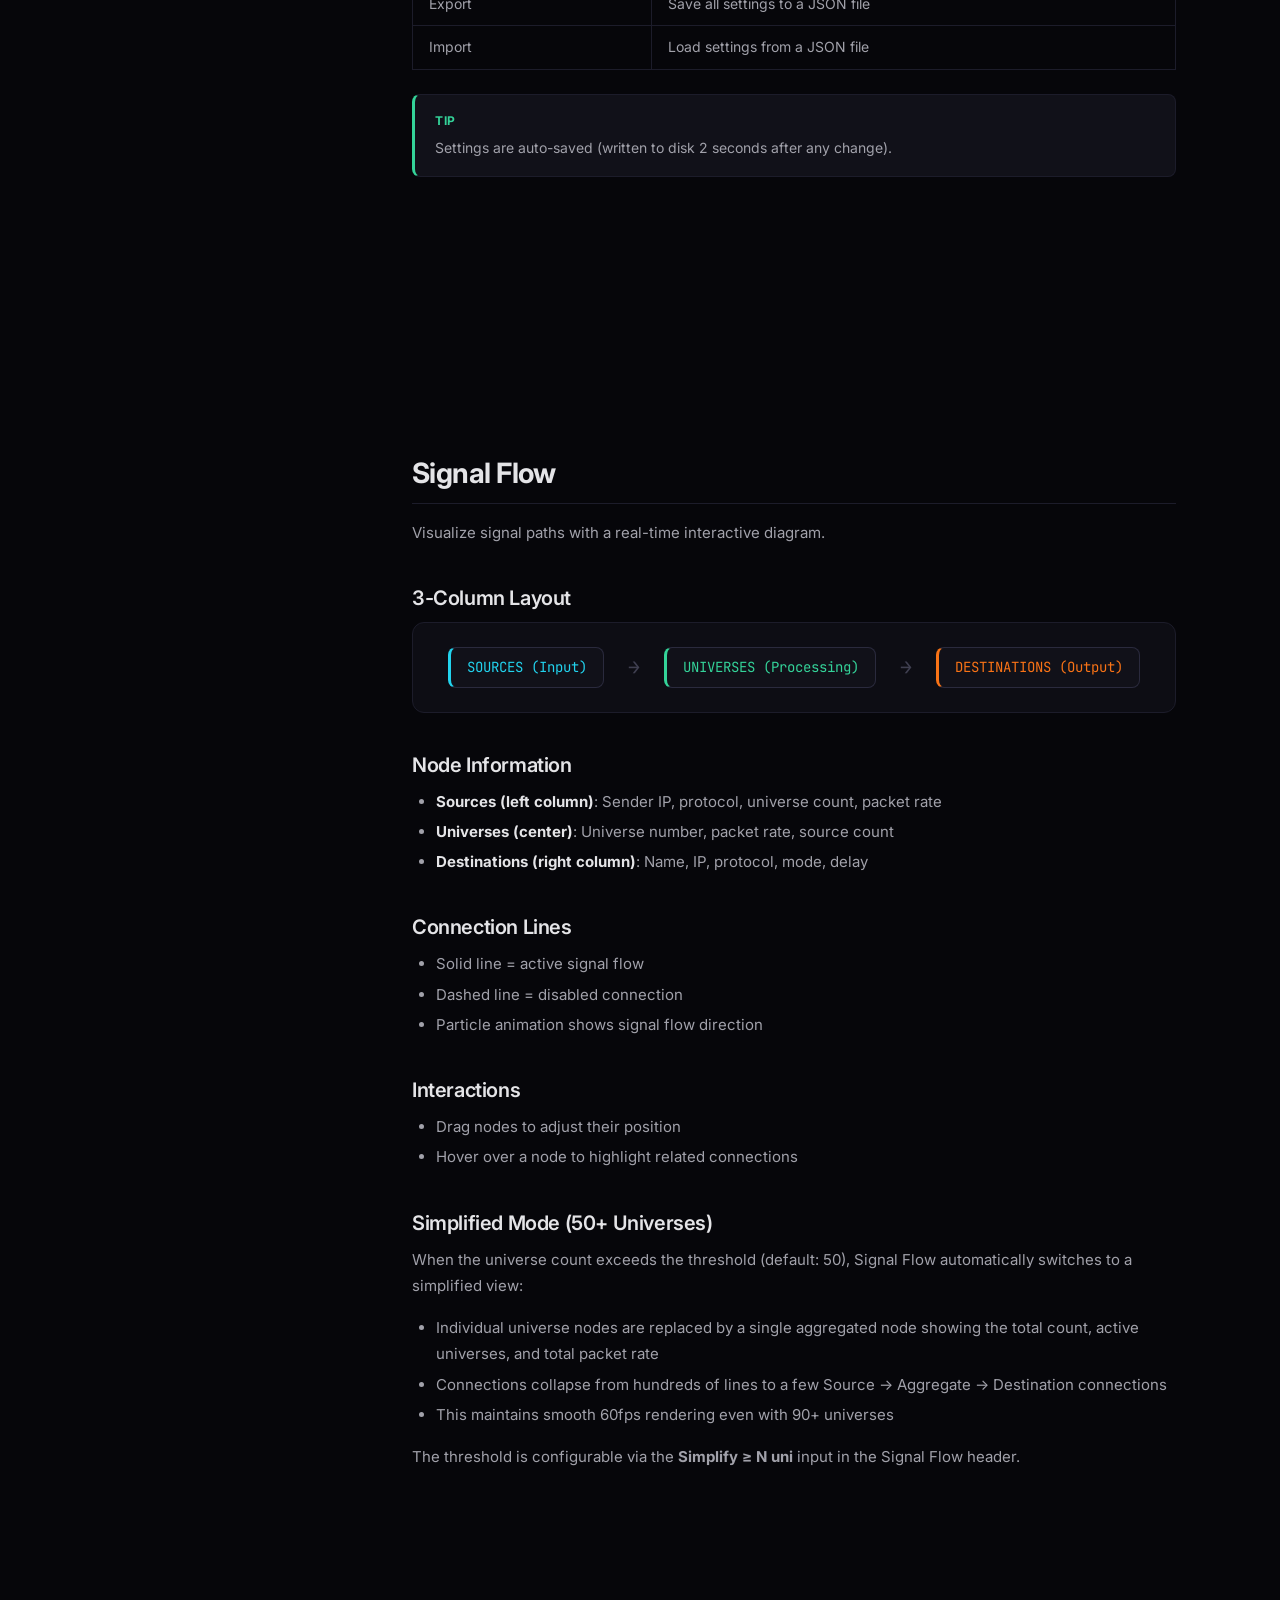
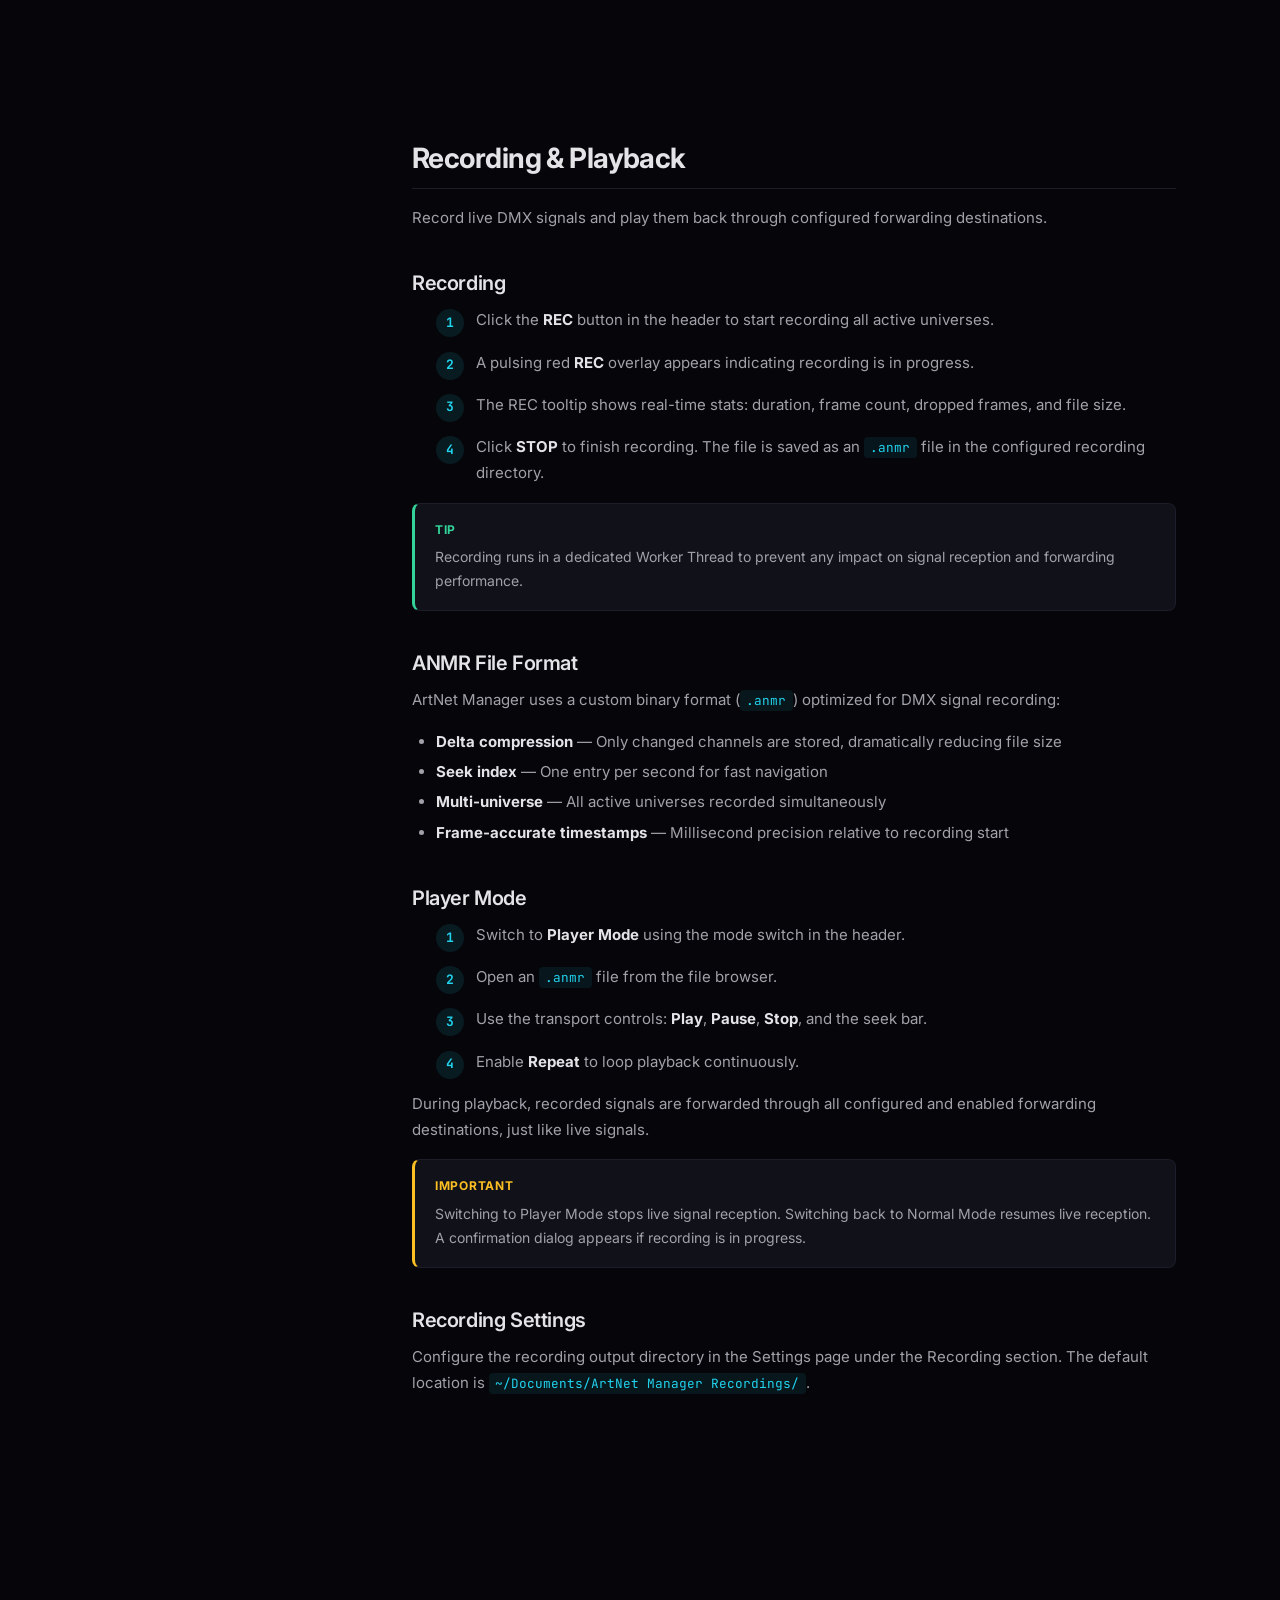
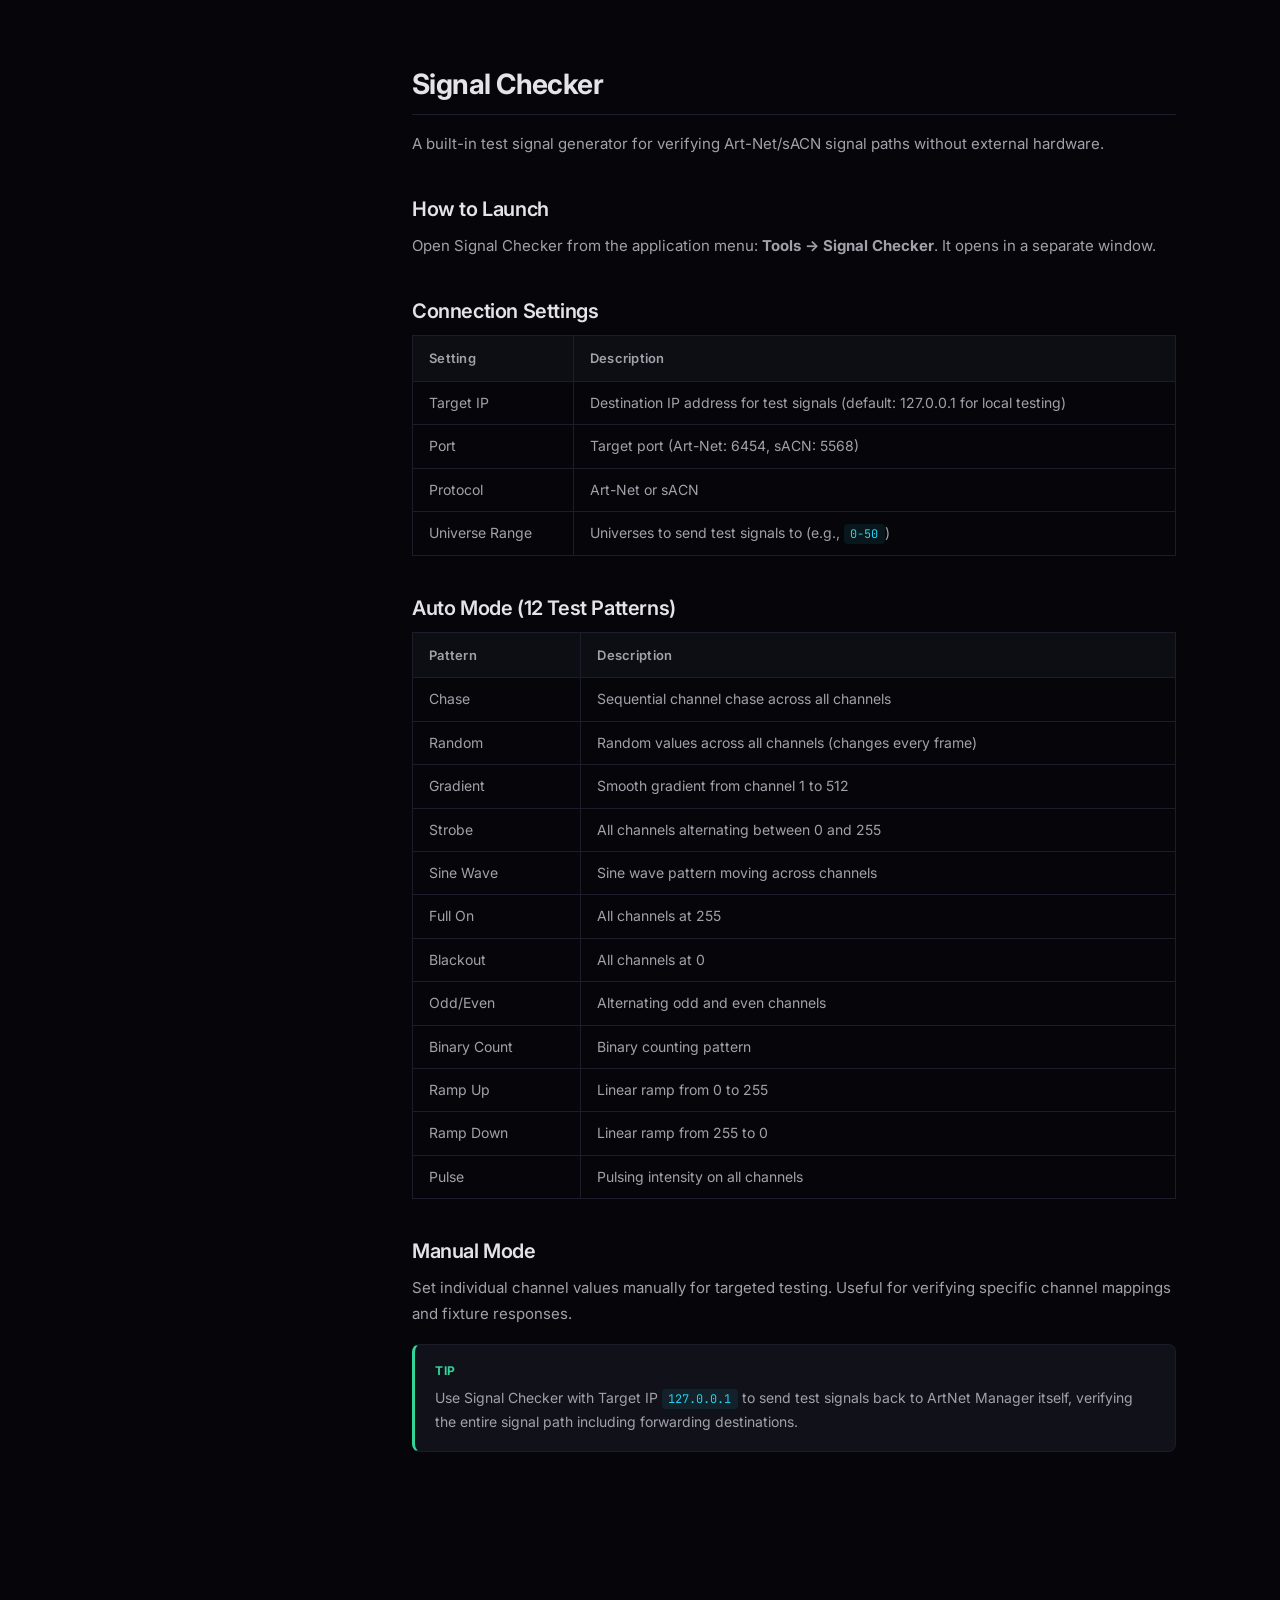
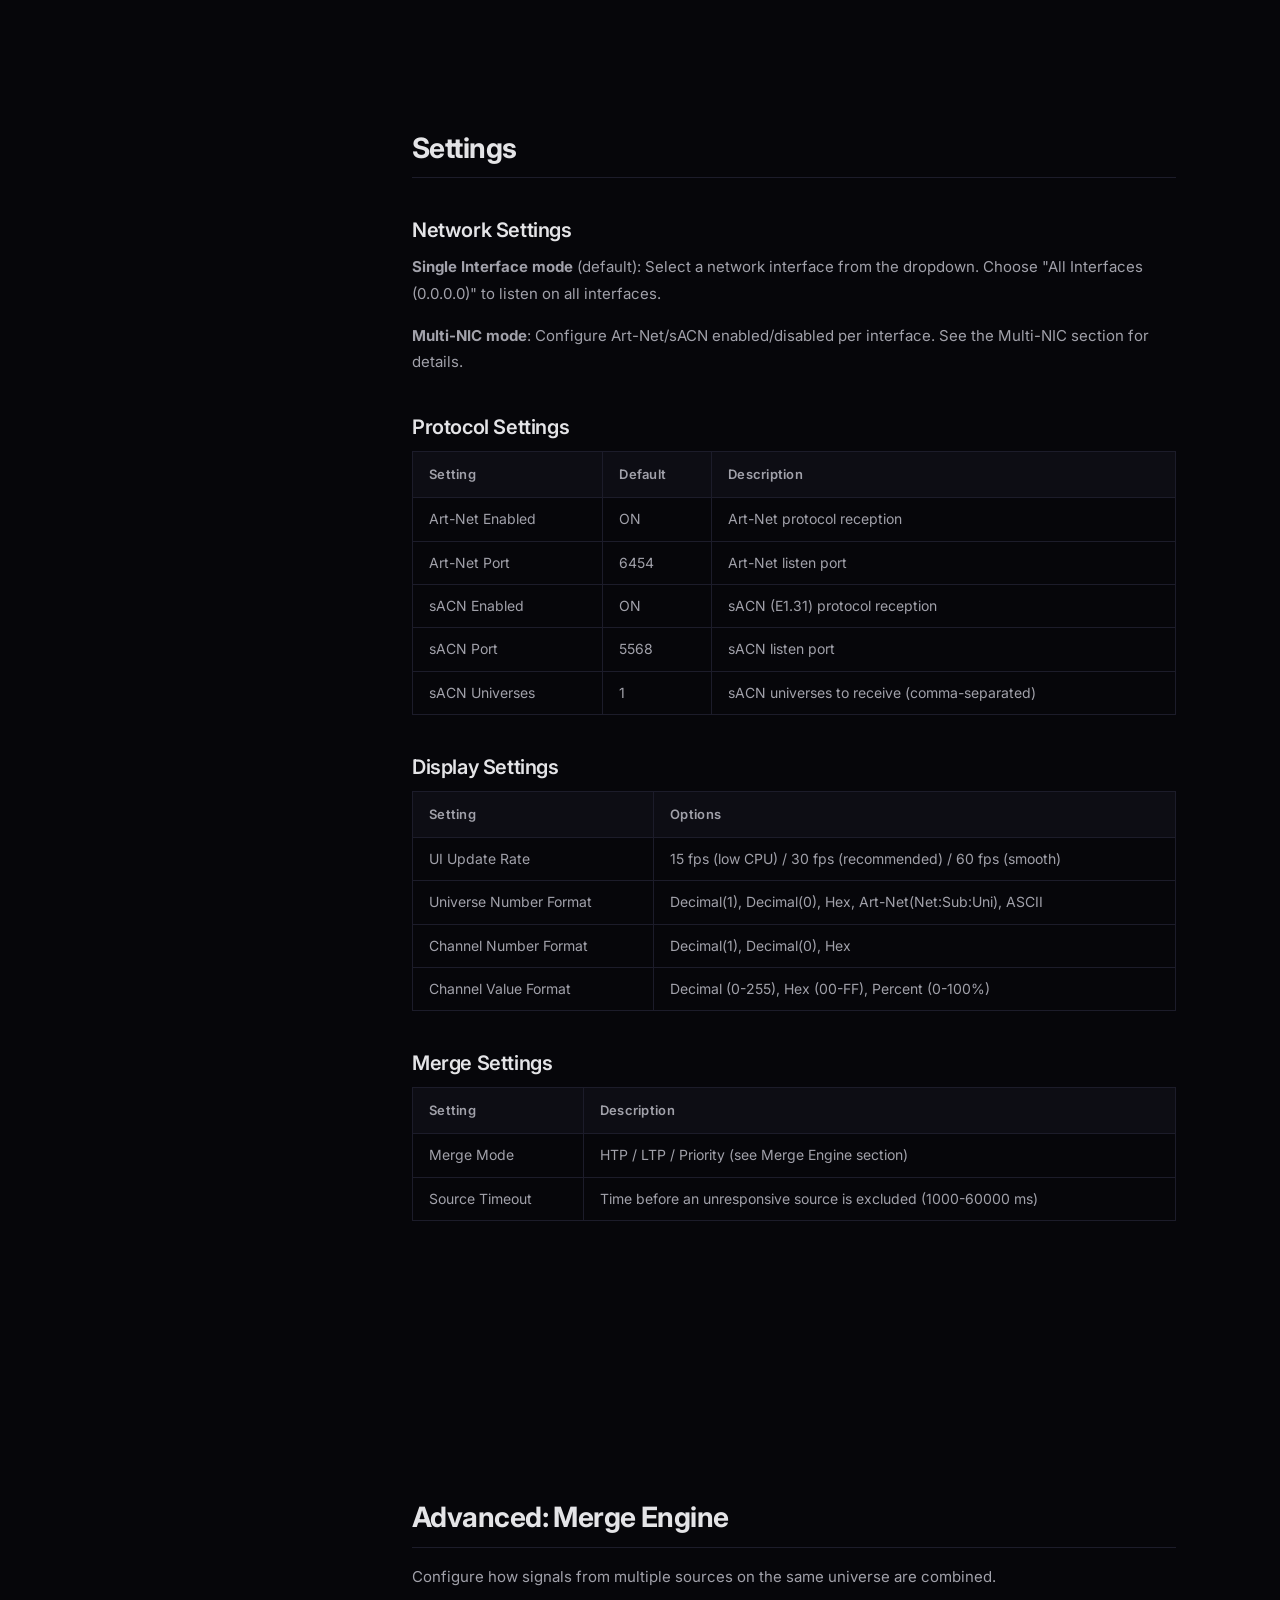
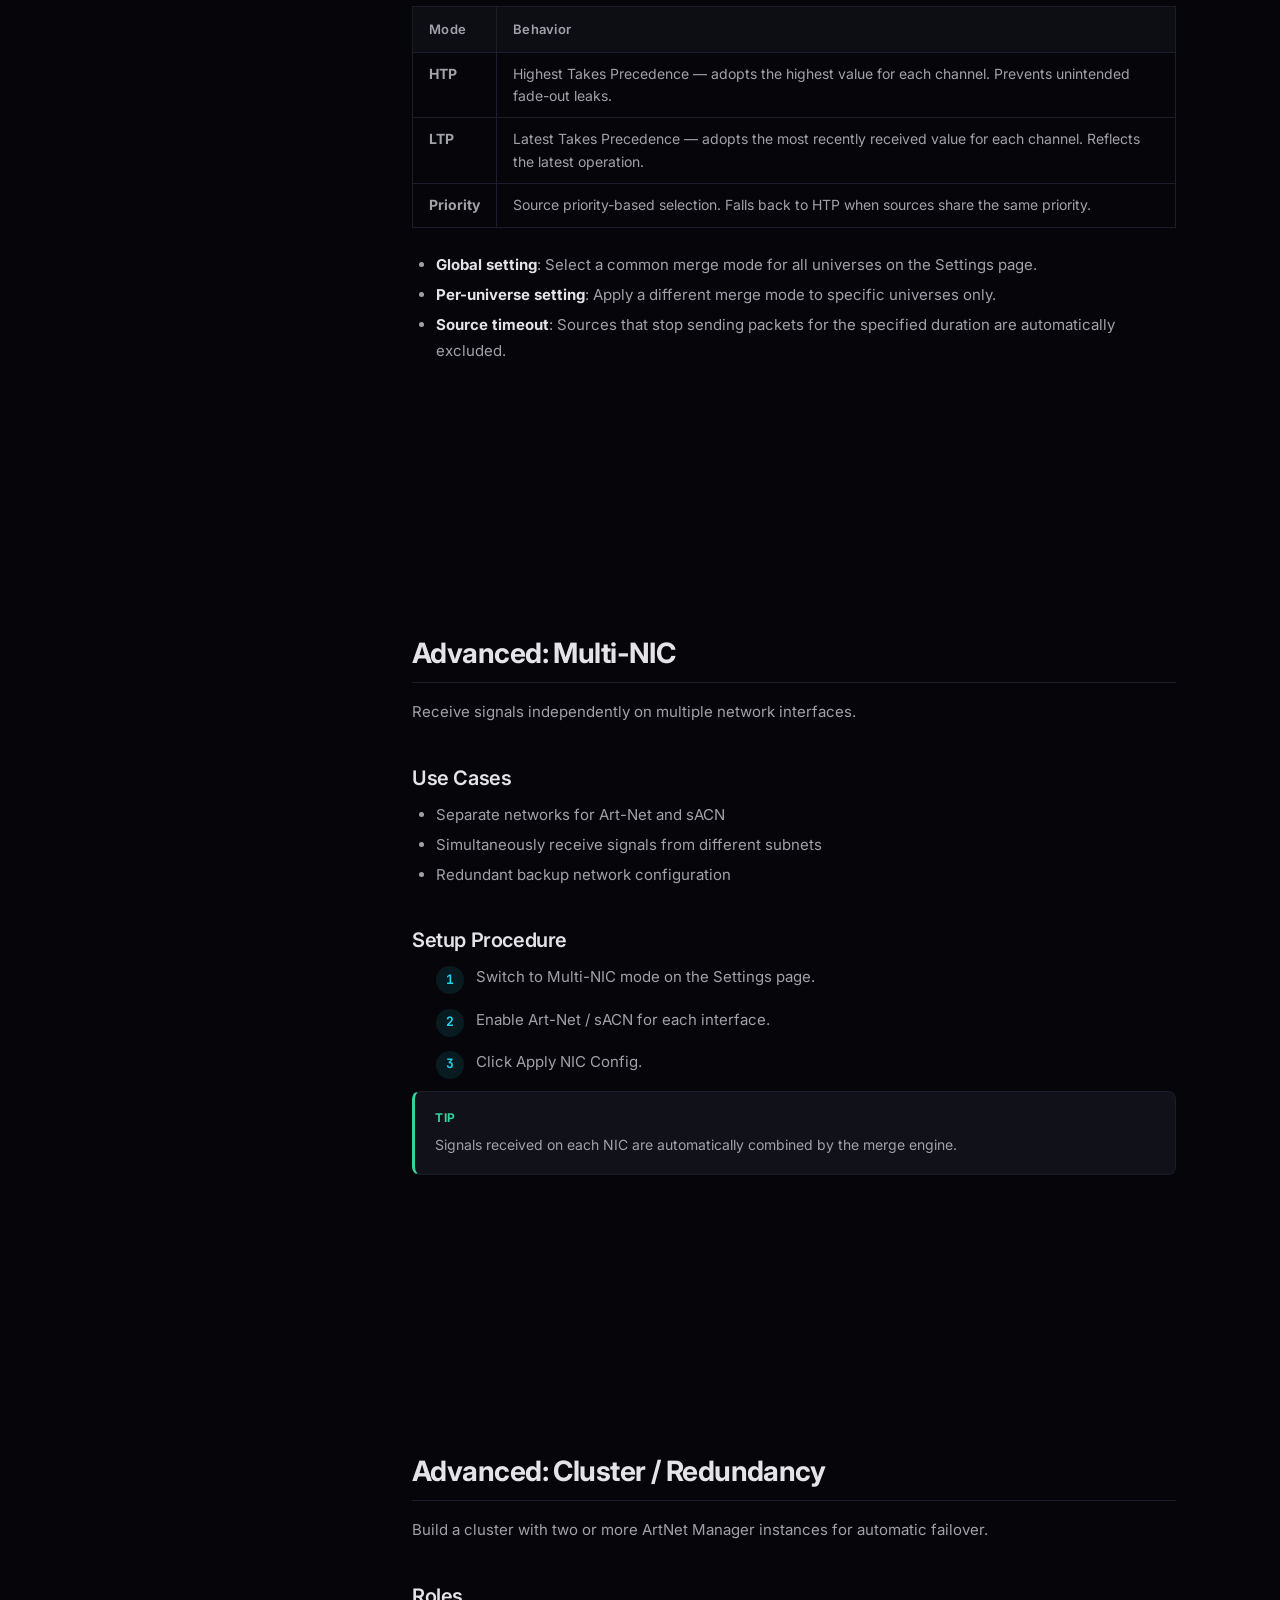
==== commit 341b7372: "docs: update manual for v2.7 — recording, signal checker, cluster promote, about/feedback" ====
--- a/manual.html
+++ b/manual.html
@@ -55,12 +55,15 @@
       <li><a href="#device-discovery" data-i18n="toc_devices">Device Discovery</a></li>
       <li><a href="#forwarding" data-i18n="toc_forwarding">Forwarding</a></li>
       <li><a href="#signal-flow" data-i18n="toc_signalflow">Signal Flow</a></li>
+      <li><a href="#recording">Recording &amp; Playback</a></li>
+      <li><a href="#signal-checker">Signal Checker</a></li>
       <li><a href="#settings" data-i18n="toc_settings">Settings</a></li>
       <li class="toc-divider"></li>
       <li><a href="#merge-engine" data-i18n="toc_merge">Merge Engine</a></li>
       <li><a href="#multi-nic" data-i18n="toc_multinic">Multi-NIC</a></li>
       <li><a href="#cluster" data-i18n="toc_cluster">Cluster / Redundancy</a></li>
       <li><a href="#guardian" data-i18n="toc_guardian">Guardian Mode</a></li>
+      <li><a href="#about-feedback">About &amp; Feedback</a></li>
       <li class="toc-divider"></li>
       <li><a href="#troubleshooting" data-i18n="toc_troubleshooting">Troubleshooting</a></li>
     </ul>
@@ -90,6 +93,9 @@
           <tr><td data-i18n="s1_f6_name">Merge</td><td data-i18n="s1_f6_desc">Merge signals from multiple sources using HTP/LTP/Priority modes</td></tr>
           <tr><td data-i18n="s1_f7_name">Redundancy</td><td data-i18n="s1_f7_desc">Automatic PRIMARY/STANDBY failover via clustering</td></tr>
           <tr><td data-i18n="s1_f8_name">Auto-Restart</td><td data-i18n="s1_f8_desc">Guardian mode automatically recovers from crashes or accidental termination</td></tr>
+          <tr><td>Signal Recording</td><td>Record and play back DMX signals in ANMR binary format</td></tr>
+          <tr><td>Signal Checker</td><td>Built-in test signal generator with 12 patterns</td></tr>
+          <tr><td>Bug Report</td><td>One-click diagnostic snapshot for issue triage</td></tr>
         </tbody>
       </table>
 
@@ -367,6 +373,111 @@
         <li data-i18n="s7_interact1">Drag nodes to adjust their position</li>
         <li data-i18n="s7_interact2">Hover over a node to highlight related connections</li>
       </ul>
+
+      <h3>Simplified Mode (50+ Universes)</h3>
+      <p>When the universe count exceeds the threshold (default: 50), Signal Flow automatically switches to a simplified view:</p>
+      <ul>
+        <li>Individual universe nodes are replaced by a single aggregated node showing the total count, active universes, and total packet rate</li>
+        <li>Connections collapse from hundreds of lines to a few Source → Aggregate → Destination connections</li>
+        <li>This maintains smooth 60fps rendering even with 90+ universes</li>
+      </ul>
+      <p>The threshold is configurable via the <strong>Simplify ≥ N uni</strong> input in the Signal Flow header.</p>
+    </section>
+
+    <!-- ===== Recording & Playback ===== -->
+    <section class="manual-section" id="recording">
+      <h2>Recording &amp; Playback</h2>
+      <p>Record live DMX signals and play them back through configured forwarding destinations.</p>
+
+      <h3>Recording</h3>
+      <ol class="steps">
+        <li>Click the <strong>REC</strong> button in the header to start recording all active universes.</li>
+        <li>A pulsing red <strong>REC</strong> overlay appears indicating recording is in progress.</li>
+        <li>The REC tooltip shows real-time stats: duration, frame count, dropped frames, and file size.</li>
+        <li>Click <strong>STOP</strong> to finish recording. The file is saved as an <code>.anmr</code> file in the configured recording directory.</li>
+      </ol>
+
+      <div class="info-card tip">
+        <div class="info-label">TIP</div>
+        <p>Recording runs in a dedicated Worker Thread to prevent any impact on signal reception and forwarding performance.</p>
+      </div>
+
+      <h3>ANMR File Format</h3>
+      <p>ArtNet Manager uses a custom binary format (<code>.anmr</code>) optimized for DMX signal recording:</p>
+      <ul>
+        <li><strong>Delta compression</strong> — Only changed channels are stored, dramatically reducing file size</li>
+        <li><strong>Seek index</strong> — One entry per second for fast navigation</li>
+        <li><strong>Multi-universe</strong> — All active universes recorded simultaneously</li>
+        <li><strong>Frame-accurate timestamps</strong> — Millisecond precision relative to recording start</li>
+      </ul>
+
+      <h3>Player Mode</h3>
+      <ol class="steps">
+        <li>Switch to <strong>Player Mode</strong> using the mode switch in the header.</li>
+        <li>Open an <code>.anmr</code> file from the file browser.</li>
+        <li>Use the transport controls: <strong>Play</strong>, <strong>Pause</strong>, <strong>Stop</strong>, and the seek bar.</li>
+        <li>Enable <strong>Repeat</strong> to loop playback continuously.</li>
+      </ol>
+      <p>During playback, recorded signals are forwarded through all configured and enabled forwarding destinations, just like live signals.</p>
+
+      <div class="info-card warning">
+        <div class="info-label">IMPORTANT</div>
+        <p>Switching to Player Mode stops live signal reception. Switching back to Normal Mode resumes live reception. A confirmation dialog appears if recording is in progress.</p>
+      </div>
+
+      <h3>Recording Settings</h3>
+      <p>Configure the recording output directory in the Settings page under the Recording section. The default location is <code>~/Documents/ArtNet Manager Recordings/</code>.</p>
+    </section>
+
+    <!-- ===== Signal Checker ===== -->
+    <section class="manual-section" id="signal-checker">
+      <h2>Signal Checker</h2>
+      <p>A built-in test signal generator for verifying Art-Net/sACN signal paths without external hardware.</p>
+
+      <h3>How to Launch</h3>
+      <p>Open Signal Checker from the application menu: <strong>Tools &rarr; Signal Checker</strong>. It opens in a separate window.</p>
+
+      <h3>Connection Settings</h3>
+      <table class="manual-table">
+        <thead>
+          <tr><th>Setting</th><th>Description</th></tr>
+        </thead>
+        <tbody>
+          <tr><td>Target IP</td><td>Destination IP address for test signals (default: 127.0.0.1 for local testing)</td></tr>
+          <tr><td>Port</td><td>Target port (Art-Net: 6454, sACN: 5568)</td></tr>
+          <tr><td>Protocol</td><td>Art-Net or sACN</td></tr>
+          <tr><td>Universe Range</td><td>Universes to send test signals to (e.g., <code>0-50</code>)</td></tr>
+        </tbody>
+      </table>
+
+      <h3>Auto Mode (12 Test Patterns)</h3>
+      <table class="manual-table">
+        <thead>
+          <tr><th>Pattern</th><th>Description</th></tr>
+        </thead>
+        <tbody>
+          <tr><td>Chase</td><td>Sequential channel chase across all channels</td></tr>
+          <tr><td>Random</td><td>Random values across all channels (changes every frame)</td></tr>
+          <tr><td>Gradient</td><td>Smooth gradient from channel 1 to 512</td></tr>
+          <tr><td>Strobe</td><td>All channels alternating between 0 and 255</td></tr>
+          <tr><td>Sine Wave</td><td>Sine wave pattern moving across channels</td></tr>
+          <tr><td>Full On</td><td>All channels at 255</td></tr>
+          <tr><td>Blackout</td><td>All channels at 0</td></tr>
+          <tr><td>Odd/Even</td><td>Alternating odd and even channels</td></tr>
+          <tr><td>Binary Count</td><td>Binary counting pattern</td></tr>
+          <tr><td>Ramp Up</td><td>Linear ramp from 0 to 255</td></tr>
+          <tr><td>Ramp Down</td><td>Linear ramp from 255 to 0</td></tr>
+          <tr><td>Pulse</td><td>Pulsing intensity on all channels</td></tr>
+        </tbody>
+      </table>
+
+      <h3>Manual Mode</h3>
+      <p>Set individual channel values manually for targeted testing. Useful for verifying specific channel mappings and fixture responses.</p>
+
+      <div class="info-card tip">
+        <div class="info-label">TIP</div>
+        <p>Use Signal Checker with Target IP <code>127.0.0.1</code> to send test signals back to ArtNet Manager itself, verifying the entire signal path including forwarding destinations.</p>
+      </div>
     </section>
 
     <!-- ===== 8. Settings ===== -->
@@ -510,6 +621,19 @@
         <li data-i18n="s11_op2">Use Force Role to manually switch roles.</li>
         <li data-i18n="s11_op3">Toggle Auto Sync on or off as needed.</li>
       </ul>
+
+      <h3>Manual Promote to PRIMARY</h3>
+      <p>You can manually promote a STANDBY node to PRIMARY:</p>
+      <ul>
+        <li>Click the <strong>Promote to PRIMARY</strong> button in the cluster tooltip (hover over the cluster badge in the header).</li>
+        <li>Alternatively, use the Promote button next to Cluster Status on the Dashboard.</li>
+      </ul>
+      <p>The promoted node immediately becomes PRIMARY, and the previous PRIMARY transitions to STANDBY. Split-brain prevention ensures only one PRIMARY exists at any time.</p>
+
+      <div class="info-card tip">
+        <div class="info-label">TIP</div>
+        <p>Double-promotion is safe: if you promote Node A then immediately promote Node B, Node B becomes PRIMARY and Node A returns to STANDBY automatically.</p>
+      </div>
     </section>
 
     <!-- ===== 12. Guardian Mode ===== -->
@@ -535,6 +659,39 @@
         <li data-i18n="s12_shutdown2">Keyboard shortcut: Ctrl+Shift+Q (Mac: Cmd+Shift+Q)</li>
         <li data-i18n="s12_shutdown3">After the confirmation dialog, the Guardian is suppressed and the app fully terminates.</li>
       </ul>
+    </section>
+
+    <!-- ===== About & Feedback ===== -->
+    <section class="manual-section" id="about-feedback">
+      <h2>About &amp; Feedback</h2>
+
+      <h3>About Dialog</h3>
+      <p>Access from the sidebar at the bottom. Shows the current app version, developer information, and links to the distribution site and repository.</p>
+
+      <h3>Version Check</h3>
+      <p>Click <strong>Check for Updates</strong> in the About dialog to compare your version against the latest release. If an update is available, a download link is provided.</p>
+
+      <h3>Bug Report &amp; Feature Request</h3>
+      <p>Access from the sidebar menu. Two options:</p>
+      <ul>
+        <li><strong>Bug Report</strong> — Describe the issue, and a comprehensive diagnostic snapshot is automatically prepared</li>
+        <li><strong>Feature Request</strong> — Describe the desired feature</li>
+      </ul>
+
+      <h3>Diagnostic Snapshot</h3>
+      <p>The diagnostic snapshot includes all information needed for issue triage:</p>
+      <ul>
+        <li>System information (OS, CPU, memory, hostname)</li>
+        <li>Network interfaces with MAC addresses</li>
+        <li>Engine settings (protocols, ports, NIC configuration)</li>
+        <li>Universe state (count, active, packet rates)</li>
+        <li>Forwarding destination settings and status</li>
+        <li>Cluster status (role, peers, health)</li>
+        <li>Recording/playback state</li>
+        <li>Recent errors and warnings</li>
+        <li>Last 100 log entries</li>
+      </ul>
+      <p>Click <strong>Copy Diagnostic &amp; Open Issue</strong> to copy the snapshot to your clipboard and open a GitHub issue, or use <strong>Copy</strong> to copy the full report for email or the feedback form.</p>
     </section>
 
     <!-- ===== 13. Troubleshooting ===== -->
@@ -620,6 +777,18 @@
         <li data-i18n="s13_m2">Select an appropriate merge mode (HTP/LTP/Priority) on the Settings page.</li>
         <li data-i18n="s13_m3">You can also apply a different merge mode to specific universes only.</li>
       </ul>
+
+      <h3>Recording Issues</h3>
+      <table class="manual-table">
+        <thead>
+          <tr><th>Check</th><th>Solution</th></tr>
+        </thead>
+        <tbody>
+          <tr><td>Dropped Frames</td><td>Check the REC tooltip for drop count. High drops may indicate disk I/O bottleneck or CPU load. Try reducing the number of active universes or forwarding destinations during recording.</td></tr>
+          <tr><td>Large File Size</td><td>ANMR files use delta compression, but high-change signals (e.g., random patterns on 90 universes) produce large files. Consider recording shorter segments.</td></tr>
+          <tr><td>Playback Not Forwarding</td><td>Ensure you are in Player Mode and forwarding destinations are enabled. STANDBY nodes do not forward.</td></tr>
+        </tbody>
+      </table>
     </section>
 
     <!-- ===== Footer ===== -->
--- a/css/style.css
+++ b/css/style.css
@@ -946,6 +946,126 @@
   text-underline-offset: 2px;
 }
 
+/* --- Coming Soon Teaser --- */
+#teaser {
+  position: relative;
+  overflow: hidden;
+  text-align: center;
+  padding: 6rem 0 5rem;
+  border-top: none;
+}
+
+/* Horizon glow — abstract light on the horizon */
+.teaser-horizon {
+  position: absolute;
+  inset: 0;
+  pointer-events: none;
+  background:
+    radial-gradient(ellipse 80% 40% at 50% 58%, rgba(167, 139, 250, 0.07) 0%, transparent 60%),
+    radial-gradient(ellipse 60% 20% at 50% 62%, rgba(34, 211, 238, 0.04) 0%, transparent 50%),
+    linear-gradient(180deg, transparent 0%, rgba(167, 139, 250, 0.02) 40%, rgba(109, 40, 217, 0.04) 55%, rgba(167, 139, 250, 0.015) 65%, transparent 85%);
+}
+
+/* Horizon line */
+.teaser-horizon::after {
+  content: '';
+  position: absolute;
+  left: 10%;
+  right: 10%;
+  top: 58%;
+  height: 1px;
+  background: linear-gradient(90deg, transparent 0%, rgba(167, 139, 250, 0.15) 20%, rgba(34, 211, 238, 0.1) 50%, rgba(167, 139, 250, 0.15) 80%, transparent 100%);
+}
+
+.teaser-content {
+  position: relative;
+  z-index: 1;
+}
+
+.teaser-label {
+  color: var(--violet) !important;
+  border-color: rgba(167, 139, 250, 0.25) !important;
+  letter-spacing: 0.15em;
+}
+
+.teaser-title {
+  font-size: clamp(2rem, 4vw, 3.2rem);
+  font-weight: 700;
+  letter-spacing: -0.02em;
+  background: linear-gradient(180deg, rgba(228, 228, 231, 0.5) 0%, rgba(63, 63, 80, 0.6) 100%);
+  -webkit-background-clip: text;
+  -webkit-text-fill-color: transparent;
+  background-clip: text;
+  margin-bottom: 0.75rem;
+}
+
+.teaser-desc {
+  color: var(--text-dim) !important;
+  font-style: italic;
+  font-size: 1rem;
+  letter-spacing: 0.04em;
+  margin-bottom: 4rem !important;
+}
+
+.teaser-grid {
+  display: flex;
+  align-items: stretch;
+  justify-content: center;
+  gap: 0;
+  max-width: 640px;
+  margin: 0 auto;
+}
+
+.teaser-divider {
+  width: 1px;
+  background: linear-gradient(180deg, transparent 0%, rgba(167, 139, 250, 0.12) 30%, rgba(167, 139, 250, 0.12) 70%, transparent 100%);
+  flex-shrink: 0;
+}
+
+.teaser-card {
+  flex: 1;
+  padding: 0 2.5rem;
+  text-align: center;
+}
+
+.teaser-card-inner {
+  max-width: 240px;
+  margin: 0 auto;
+}
+
+.teaser-card h3 {
+  font-size: 0.95rem;
+  font-weight: 600;
+  color: var(--text-secondary);
+  margin-bottom: 0.75rem;
+  letter-spacing: 0.01em;
+}
+
+.teaser-card p {
+  font-size: 0.82rem;
+  color: var(--text-muted);
+  line-height: 1.7;
+}
+
+@media (max-width: 600px) {
+  #teaser { padding: 4rem 0 3.5rem; }
+
+  .teaser-grid {
+    flex-direction: column;
+    align-items: center;
+    gap: 0;
+  }
+
+  .teaser-divider {
+    width: 60%;
+    height: 1px;
+    background: linear-gradient(90deg, transparent 0%, rgba(167, 139, 250, 0.12) 30%, rgba(167, 139, 250, 0.12) 70%, transparent 100%);
+    margin: 2rem 0;
+  }
+
+  .teaser-card { padding: 0 1rem; }
+}
+
 /* --- Tech Stack --- */
 #tech {
   border-top: 1px solid var(--border);
@@ -1067,3 +1187,186 @@
 /* --- Glow effects --- */
 .glow-cyan { box-shadow: 0 0 40px rgba(34, 211, 238, 0.1); }
 .glow-violet { box-shadow: 0 0 40px rgba(167, 139, 250, 0.1); }
+
+/* --- Mac ADP Warning Tooltip --- */
+.mac-btn-wrap {
+  position: relative;
+  display: inline-block;
+}
+.mac-adp-tooltip {
+  display: none;
+  pointer-events: auto;
+  position: absolute;
+  bottom: 100%;
+  margin-bottom: 10px;
+  left: 50%;
+  transform: translateX(-50%);
+  width: 280px;
+  background: rgba(20, 14, 4, 0.97);
+  border: 1px solid rgba(251, 191, 36, 0.5);
+  border-radius: 8px;
+  padding: 10px 12px;
+  font-size: 0.8rem;
+  line-height: 1.5;
+  color: rgba(251, 191, 36, 0.9);
+  z-index: 200;
+  gap: 8px;
+  align-items: flex-start;
+  box-shadow: 0 8px 24px rgba(0,0,0,0.6);
+}
+/* Invisible bridge fills the gap so mouse can reach the tooltip */
+.mac-adp-tooltip::before {
+  content: '';
+  position: absolute;
+  top: 100%;
+  left: 0;
+  right: 0;
+  height: 14px;
+}
+/* Visible arrow */
+.mac-adp-tooltip::after {
+  content: '';
+  position: absolute;
+  top: 100%;
+  left: 50%;
+  transform: translateX(-50%);
+  border: 6px solid transparent;
+  border-top-color: rgba(251, 191, 36, 0.5);
+  pointer-events: none;
+}
+.mac-adp-tooltip a {
+  display: block;
+  margin-top: 6px;
+  color: #fbbf24;
+  text-decoration: underline;
+  font-weight: 600;
+}
+.mac-btn-wrap:hover .mac-adp-tooltip,
+.mac-adp-tooltip:hover {
+  display: flex;
+}
+
+/* --- Hero Screenshot --- */
+.hero-screenshot {
+  width: 100%;
+  max-width: 960px;
+  margin: 2.5rem auto 0;
+}
+.hero-screenshot-frame {
+  border-radius: 10px;
+  overflow: hidden;
+  border: 1px solid rgba(255,255,255,0.1);
+  box-shadow: 0 32px 80px rgba(0,0,0,0.7), 0 0 0 1px rgba(255,255,255,0.05);
+  background: #1a1a24;
+}
+.hero-screenshot-titlebar {
+  display: flex;
+  align-items: center;
+  gap: 6px;
+  padding: 10px 14px;
+  background: #1a1a24;
+  border-bottom: 1px solid rgba(255,255,255,0.07);
+}
+.hero-screenshot-dot {
+  width: 12px;
+  height: 12px;
+  border-radius: 50%;
+  display: inline-block;
+}
+.hero-screenshot-title {
+  flex: 1;
+  text-align: center;
+  font-size: 0.75rem;
+  color: rgba(255,255,255,0.3);
+  font-family: var(--font-mono);
+  margin-left: -54px;
+}
+.hero-screenshot-img {
+  display: block;
+  width: 100%;
+  height: auto;
+}
+
+/* --- Screenshots Gallery --- */
+#screenshots { padding: var(--section-padding) 0; }
+.gallery { margin-top: 2.5rem; }
+.gallery-tabs {
+  display: flex;
+  flex-wrap: wrap;
+  gap: 6px;
+  justify-content: center;
+  margin-bottom: 1.5rem;
+}
+.gallery-tab {
+  padding: 6px 14px;
+  border-radius: 20px;
+  border: 1px solid rgba(255,255,255,0.1);
+  background: transparent;
+  color: rgba(255,255,255,0.5);
+  font-size: 0.8125rem;
+  font-family: var(--font-sans);
+  cursor: pointer;
+  transition: all 0.18s;
+  white-space: nowrap;
+}
+.gallery-tab:hover {
+  border-color: rgba(34,211,238,0.4);
+  color: rgba(255,255,255,0.8);
+}
+.gallery-tab.active {
+  background: rgba(34,211,238,0.12);
+  border-color: rgba(34,211,238,0.5);
+  color: #22d3ee;
+  font-weight: 600;
+}
+.gallery-stage {
+  display: flex;
+  flex-direction: column;
+  align-items: center;
+  gap: 1rem;
+}
+.gallery-frame {
+  width: 100%;
+  max-width: 1000px;
+  border-radius: 10px;
+  overflow: hidden;
+  border: 1px solid rgba(255,255,255,0.1);
+  box-shadow: 0 24px 64px rgba(0,0,0,0.6), 0 0 0 1px rgba(255,255,255,0.04);
+  background: #1a1a24;
+}
+.gallery-titlebar {
+  display: flex;
+  align-items: center;
+  gap: 6px;
+  padding: 10px 14px;
+  background: #1a1a24;
+  border-bottom: 1px solid rgba(255,255,255,0.07);
+}
+.gallery-dot {
+  width: 12px; height: 12px;
+  border-radius: 50%;
+  display: inline-block;
+}
+.gallery-wintitle {
+  flex: 1;
+  text-align: center;
+  font-size: 0.75rem;
+  color: rgba(255,255,255,0.35);
+  font-family: var(--font-mono);
+  margin-left: -54px;
+}
+.gallery-panels { position: relative; min-height: 200px; }
+.gallery-panel { display: none; width: 100%; height: auto; vertical-align: top; }
+.gallery-panel.active { display: block; animation: galleryFade 0.25s ease; }
+@keyframes galleryFade { from { opacity:0; } to { opacity:1; } }
+.gallery-caption {
+  font-size: 0.875rem;
+  color: rgba(255,255,255,0.45);
+  text-align: center;
+  max-width: 600px;
+  line-height: 1.6;
+}
+@media (max-width: 640px) {
+  .gallery-tabs { gap: 4px; }
+  .gallery-tab { font-size: 0.75rem; padding: 5px 10px; }
+}
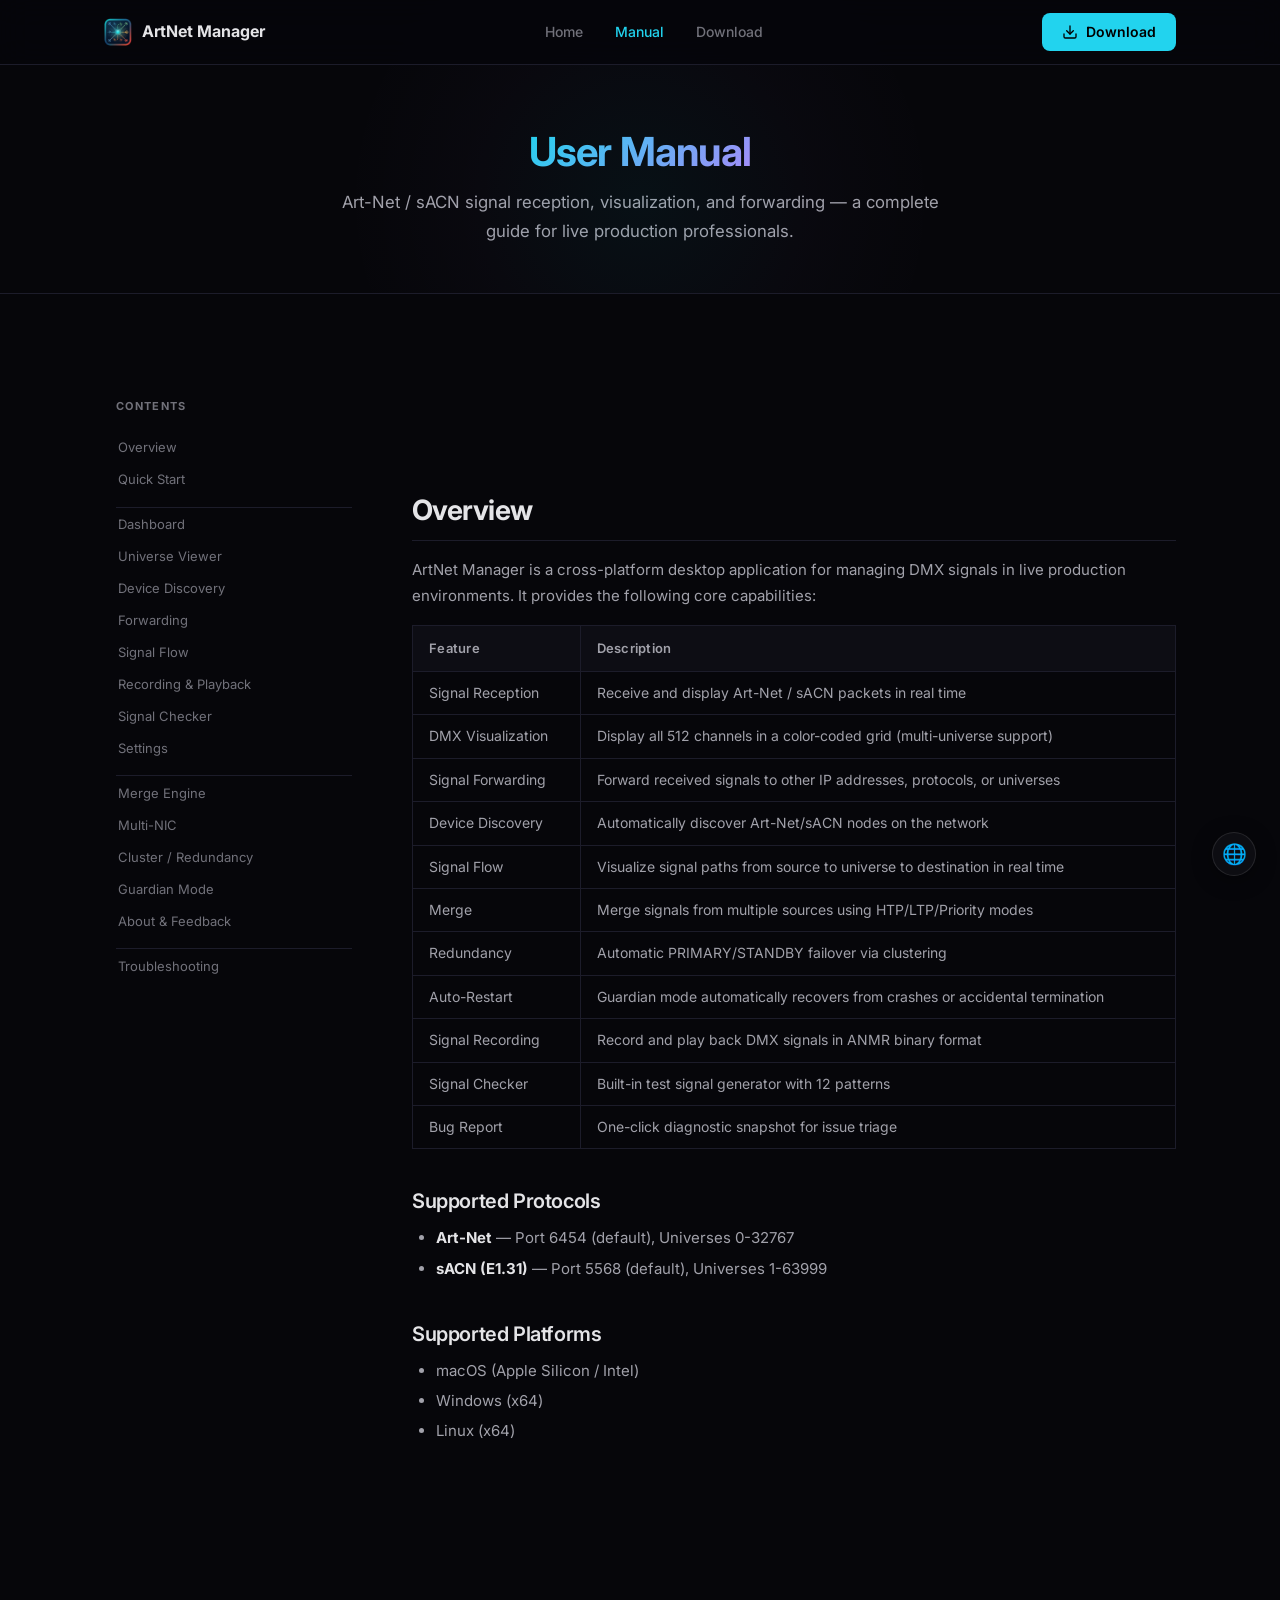
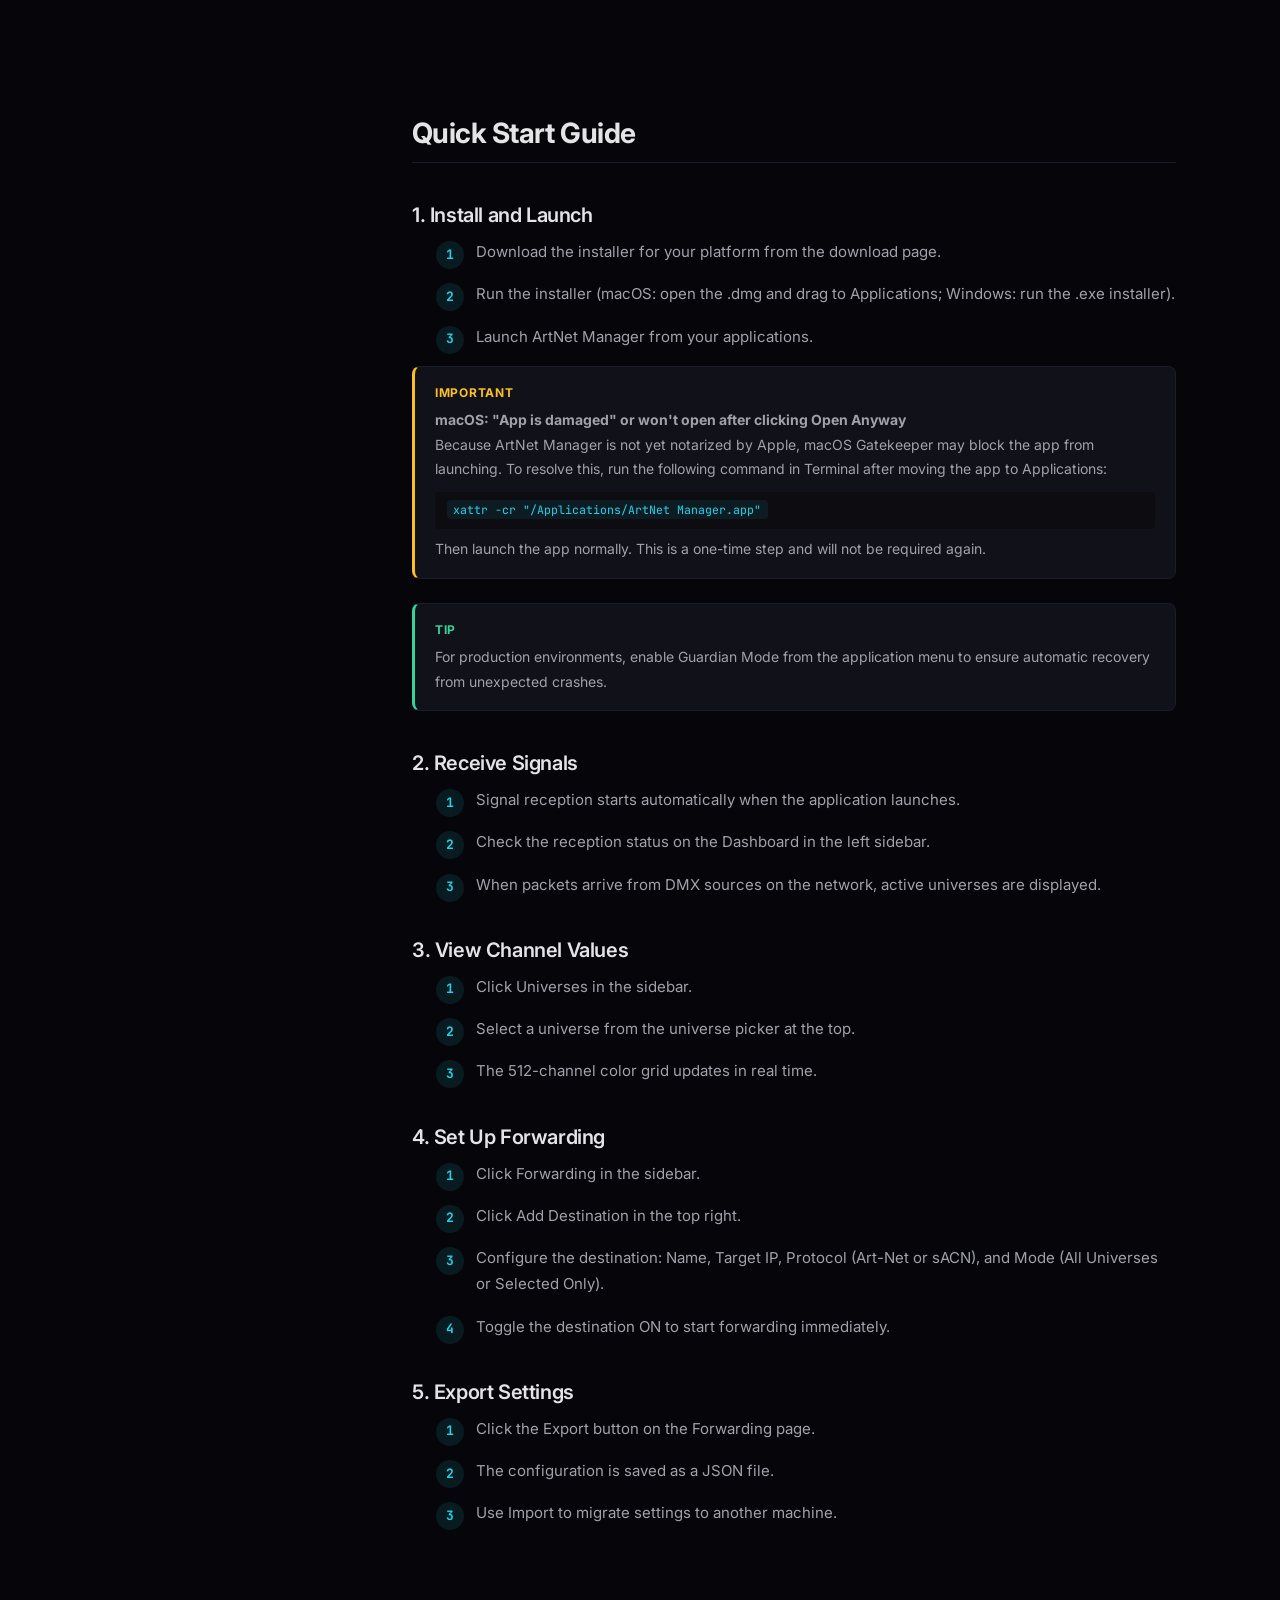
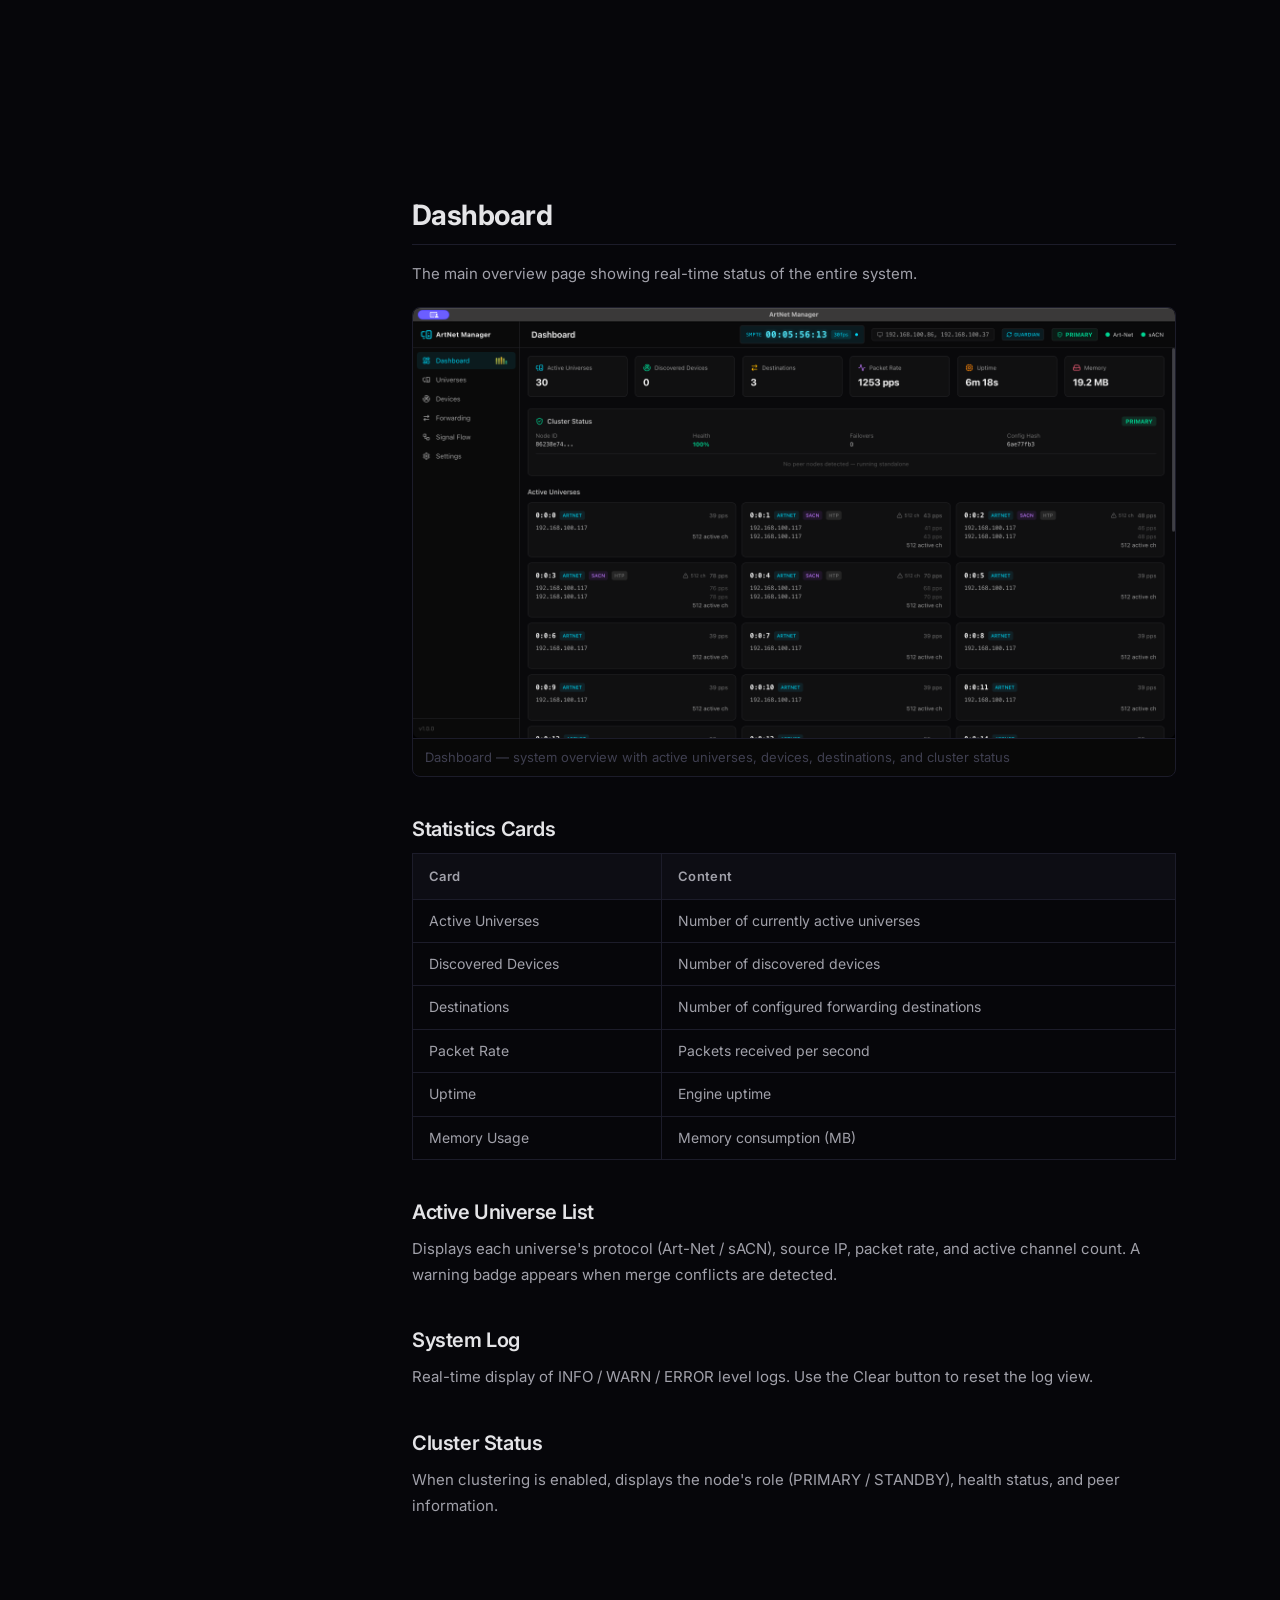
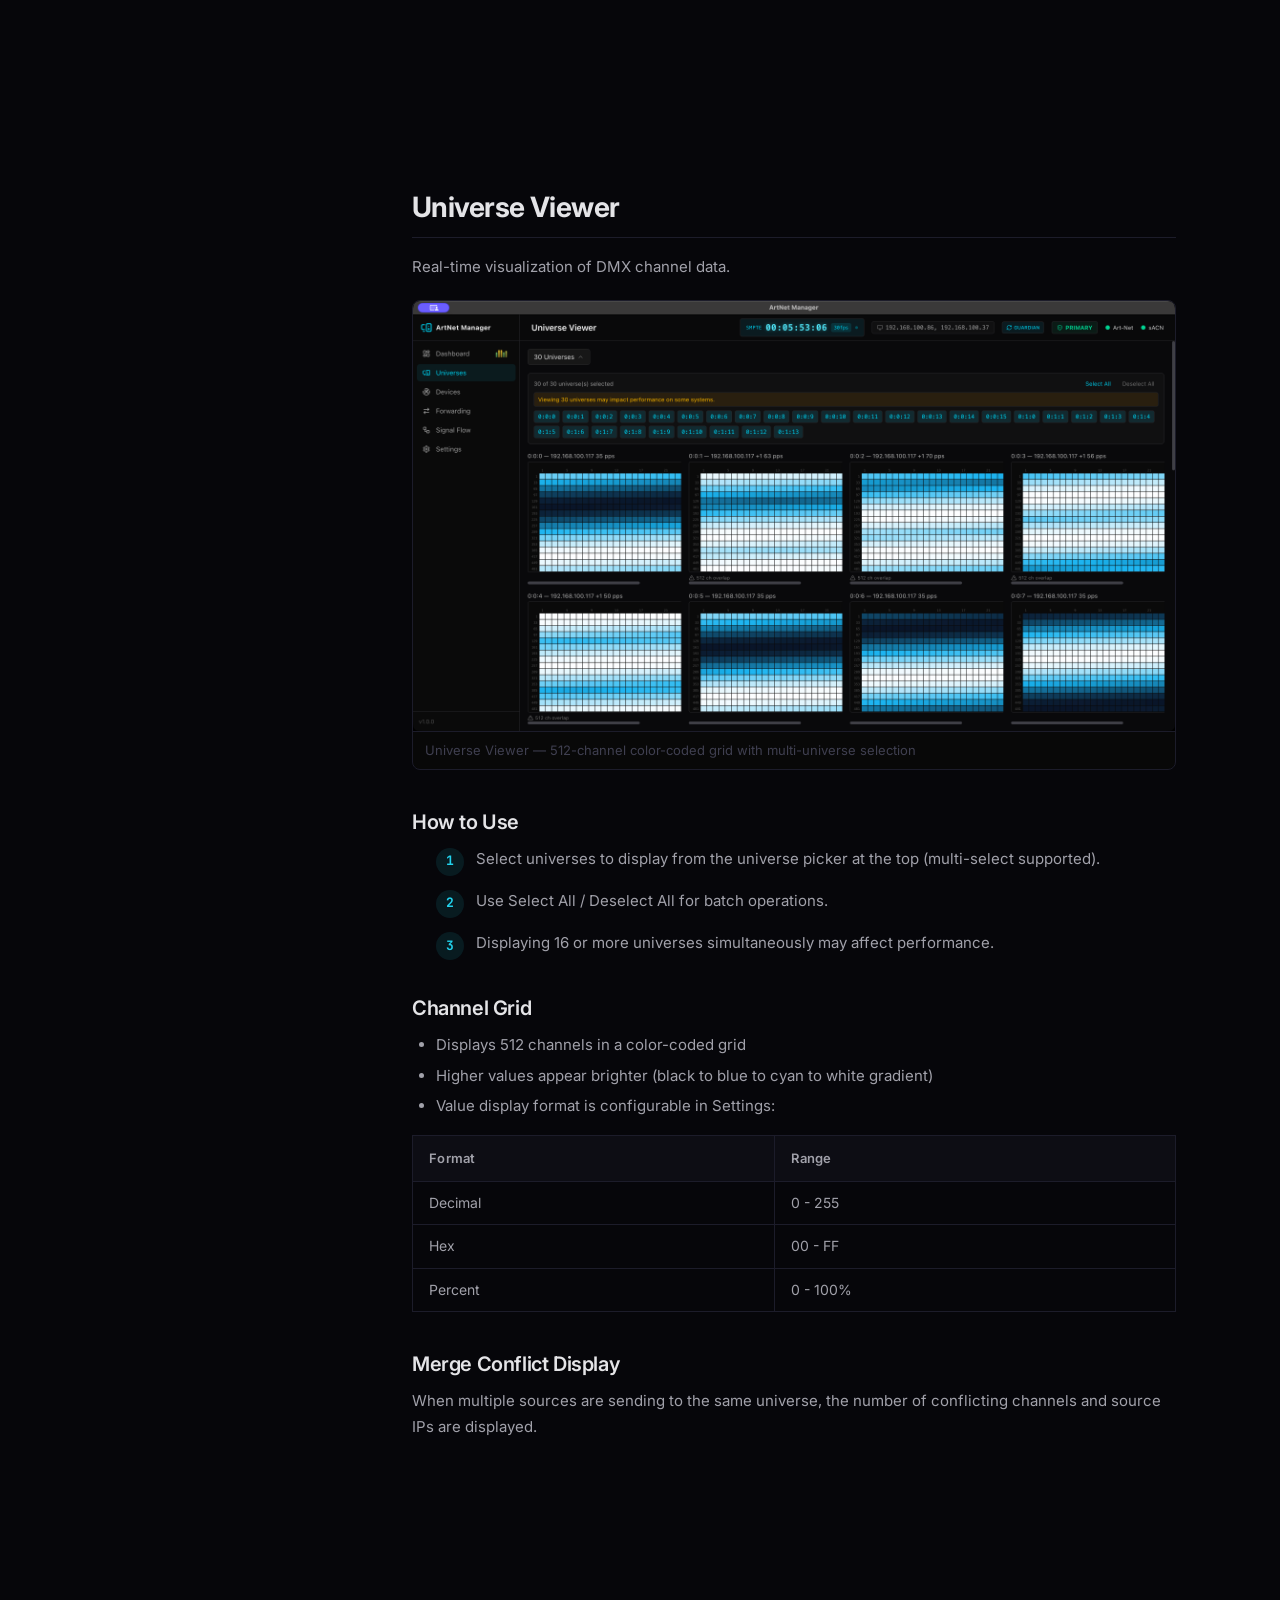
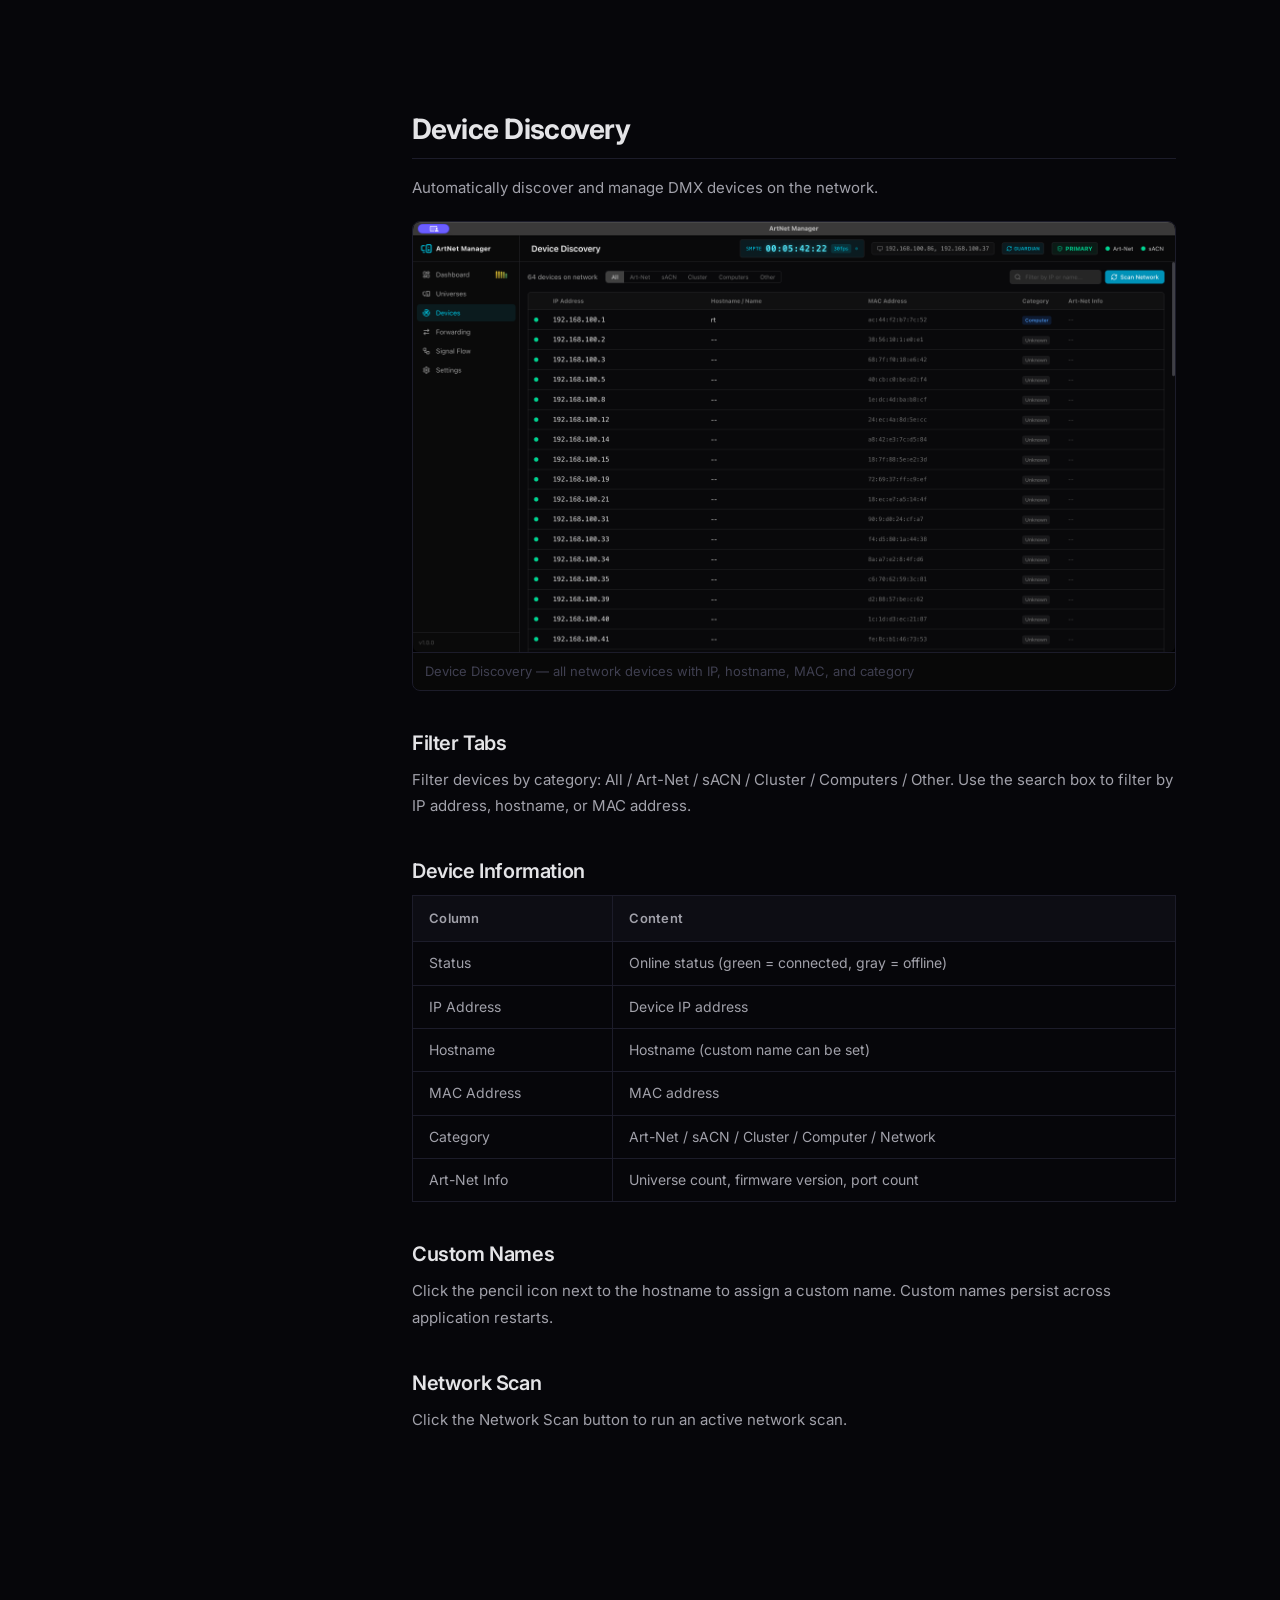
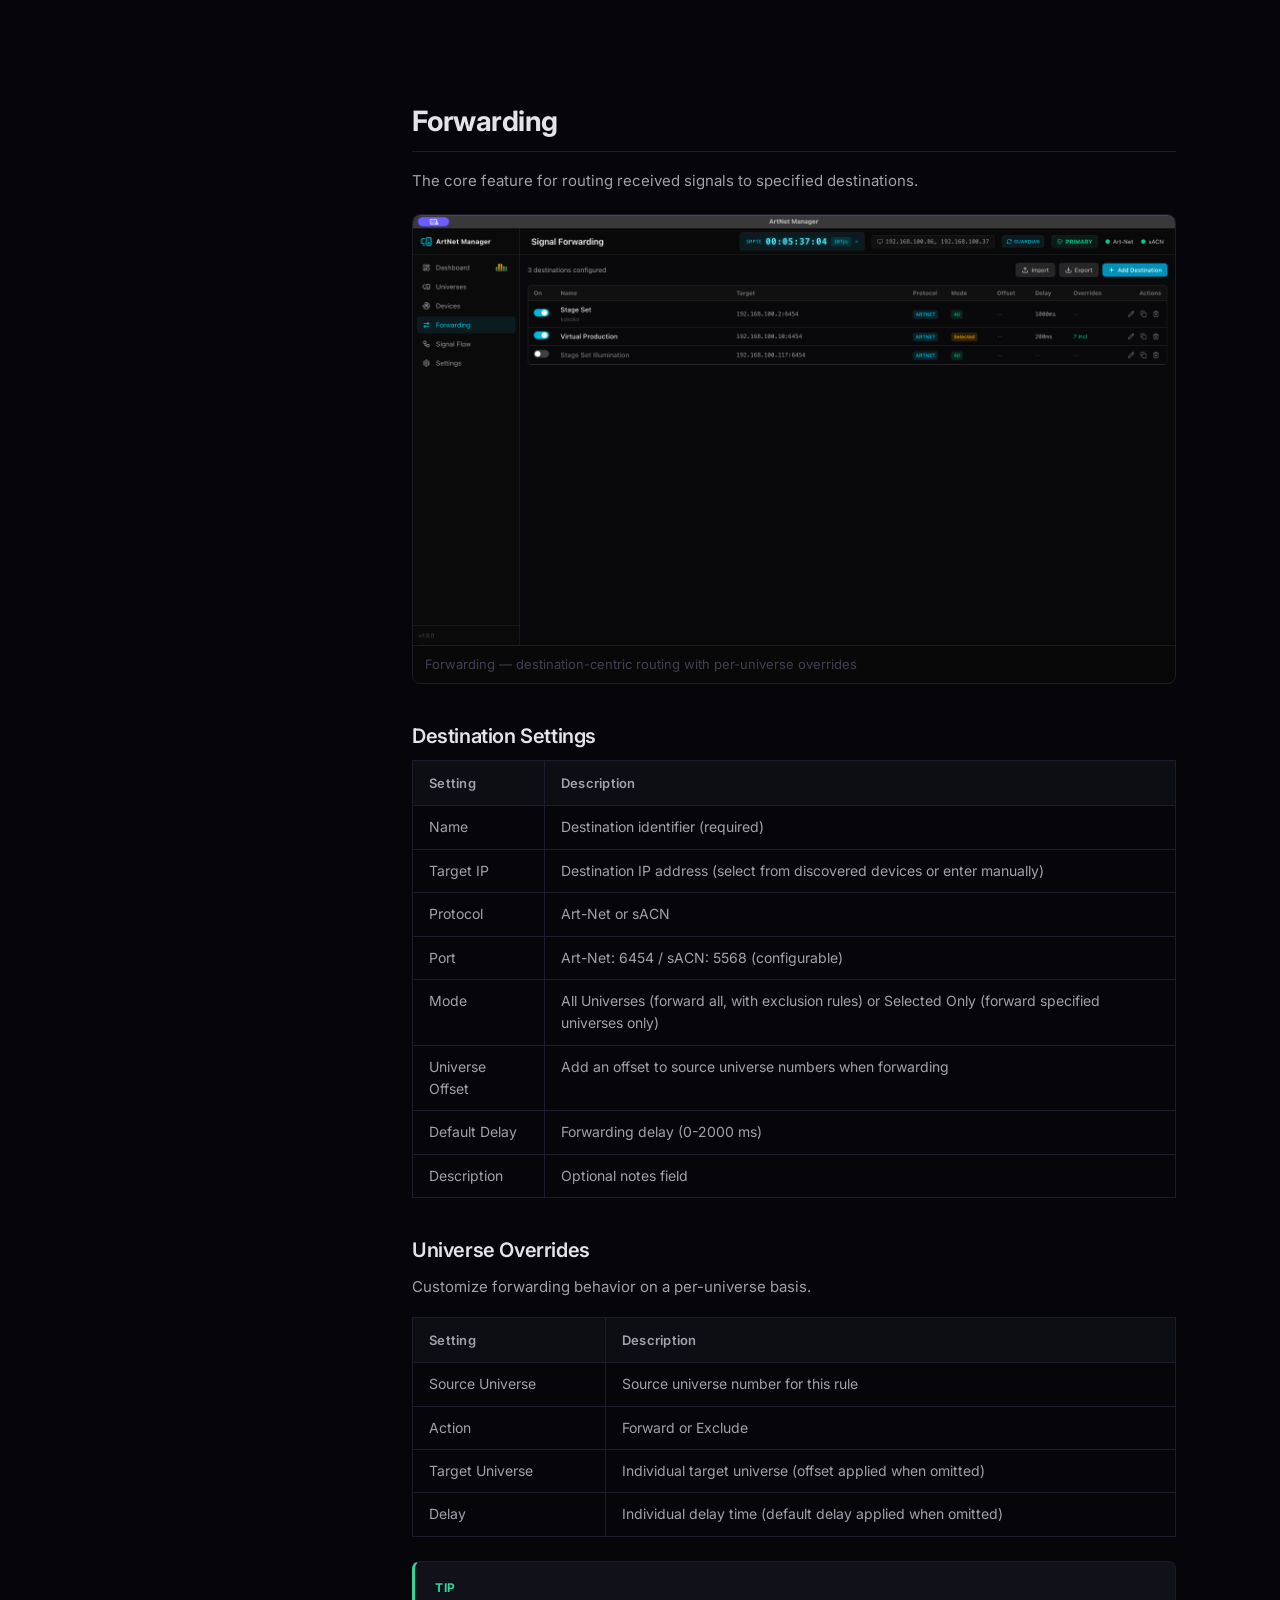
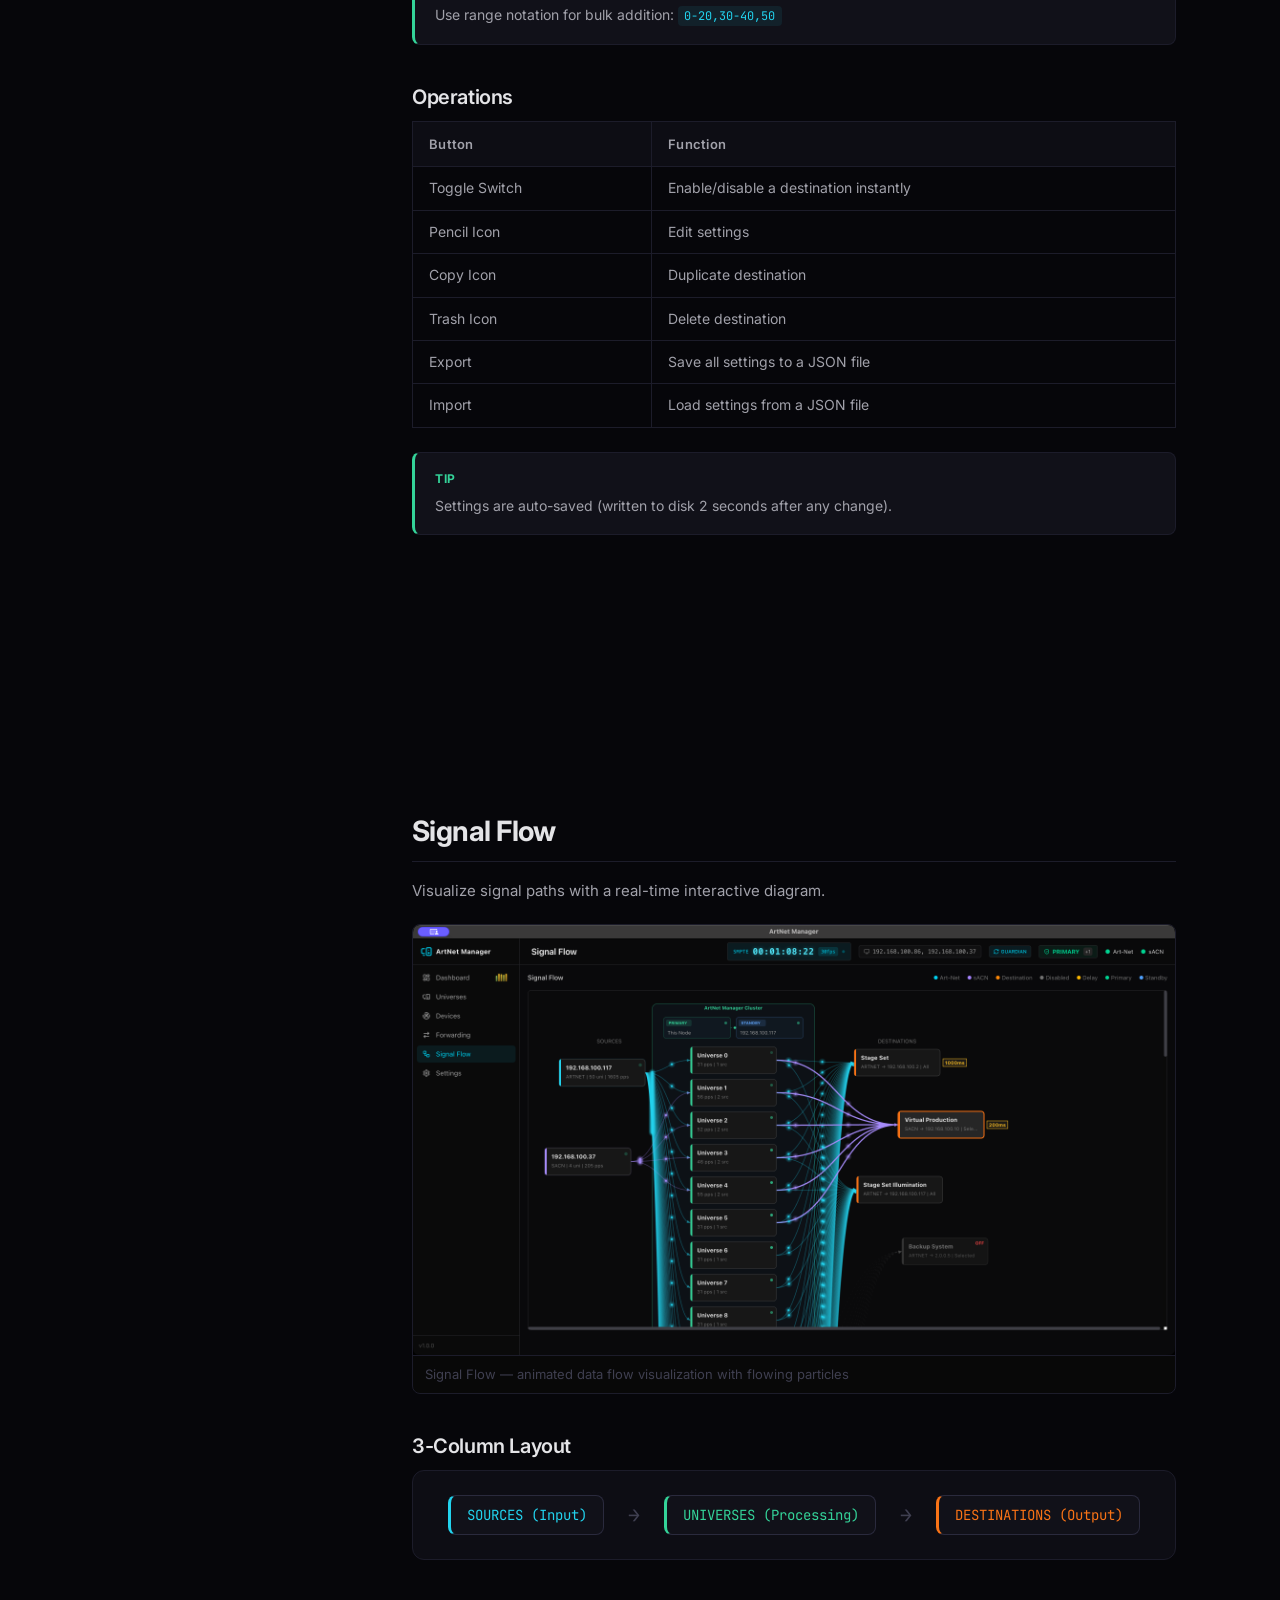
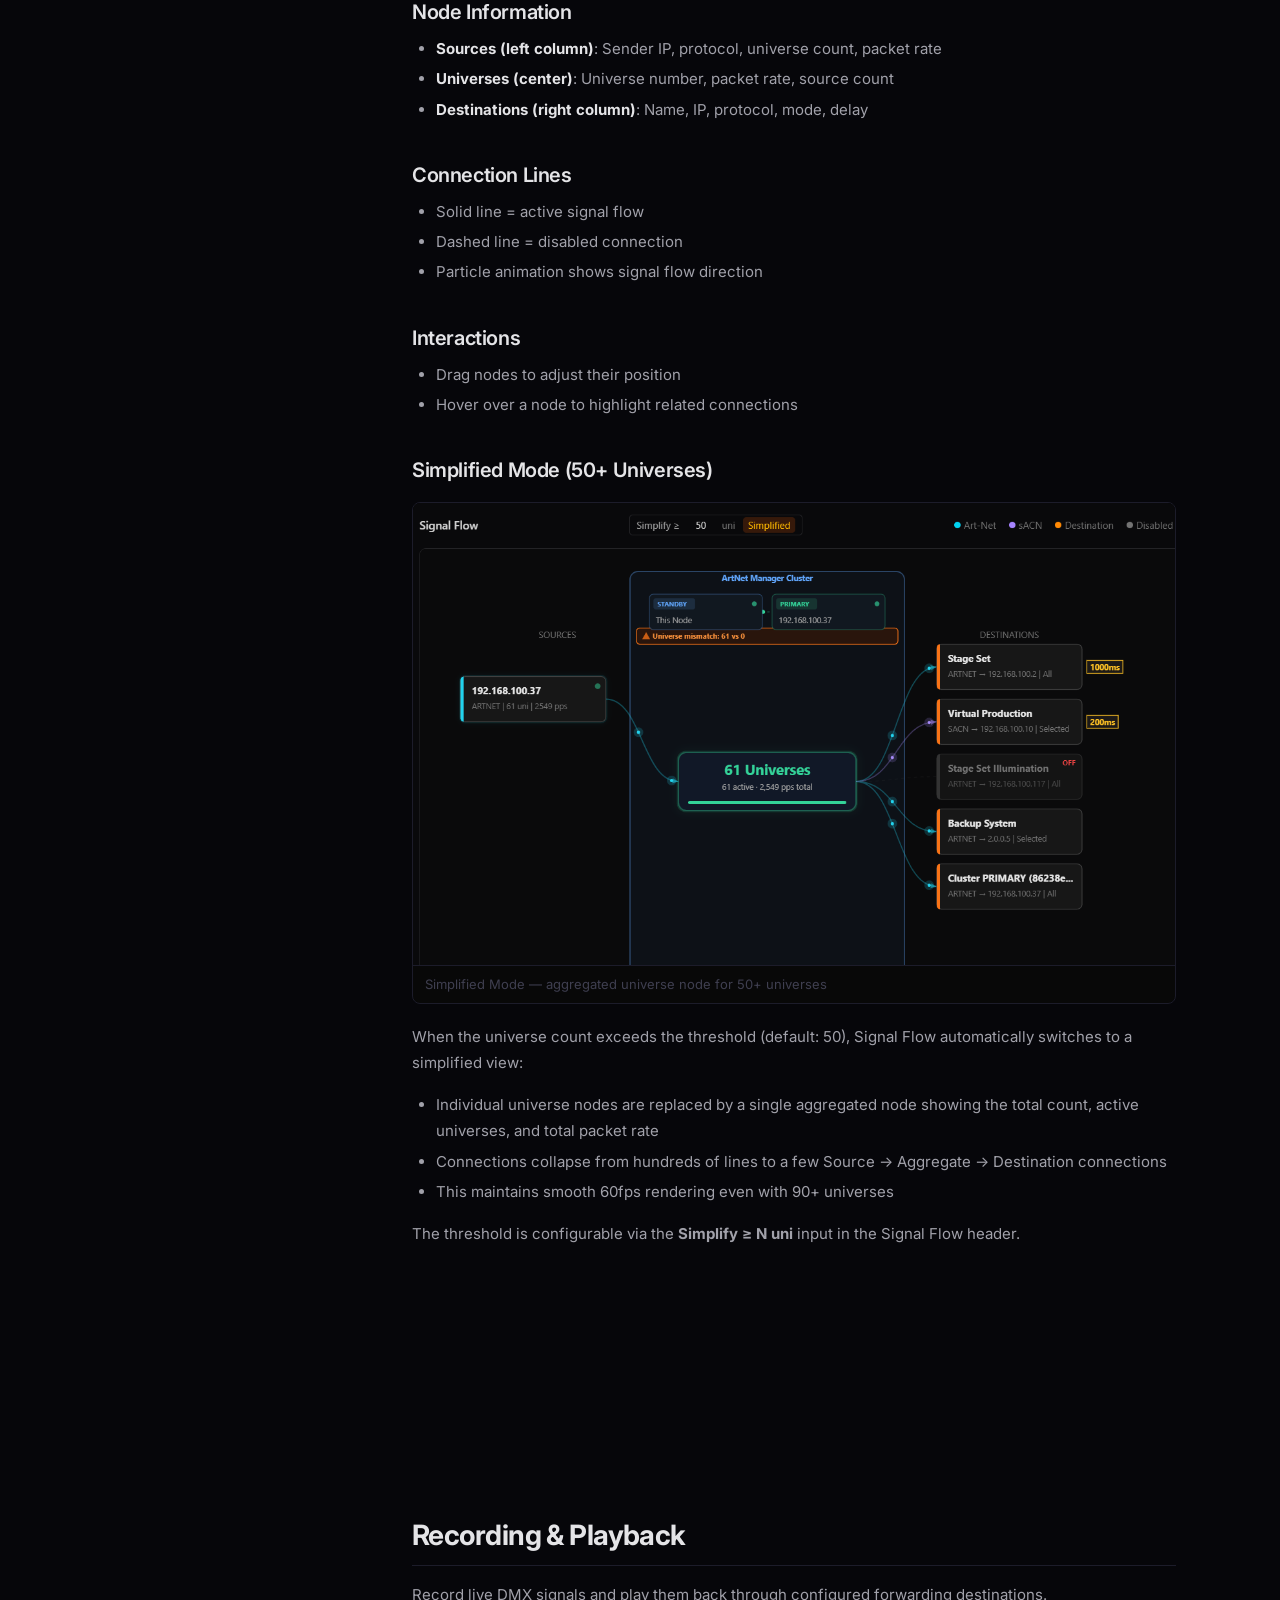
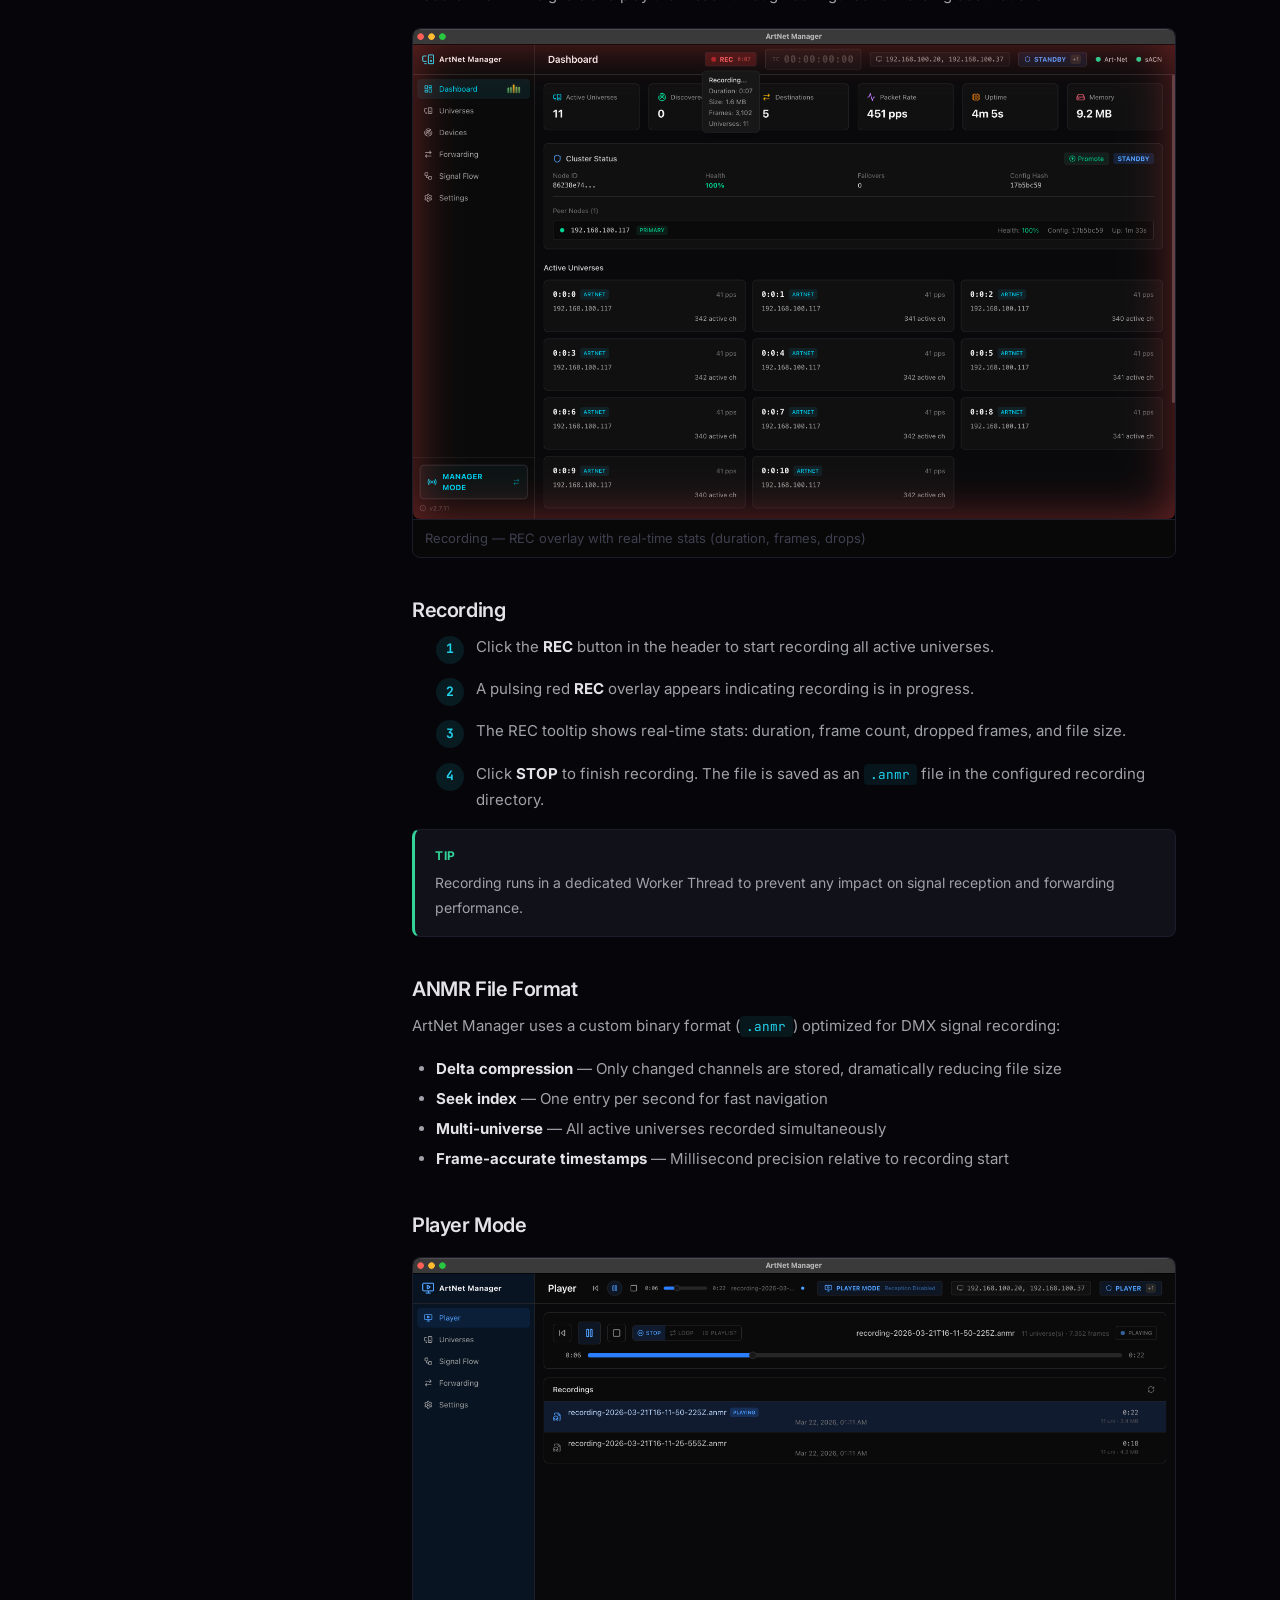
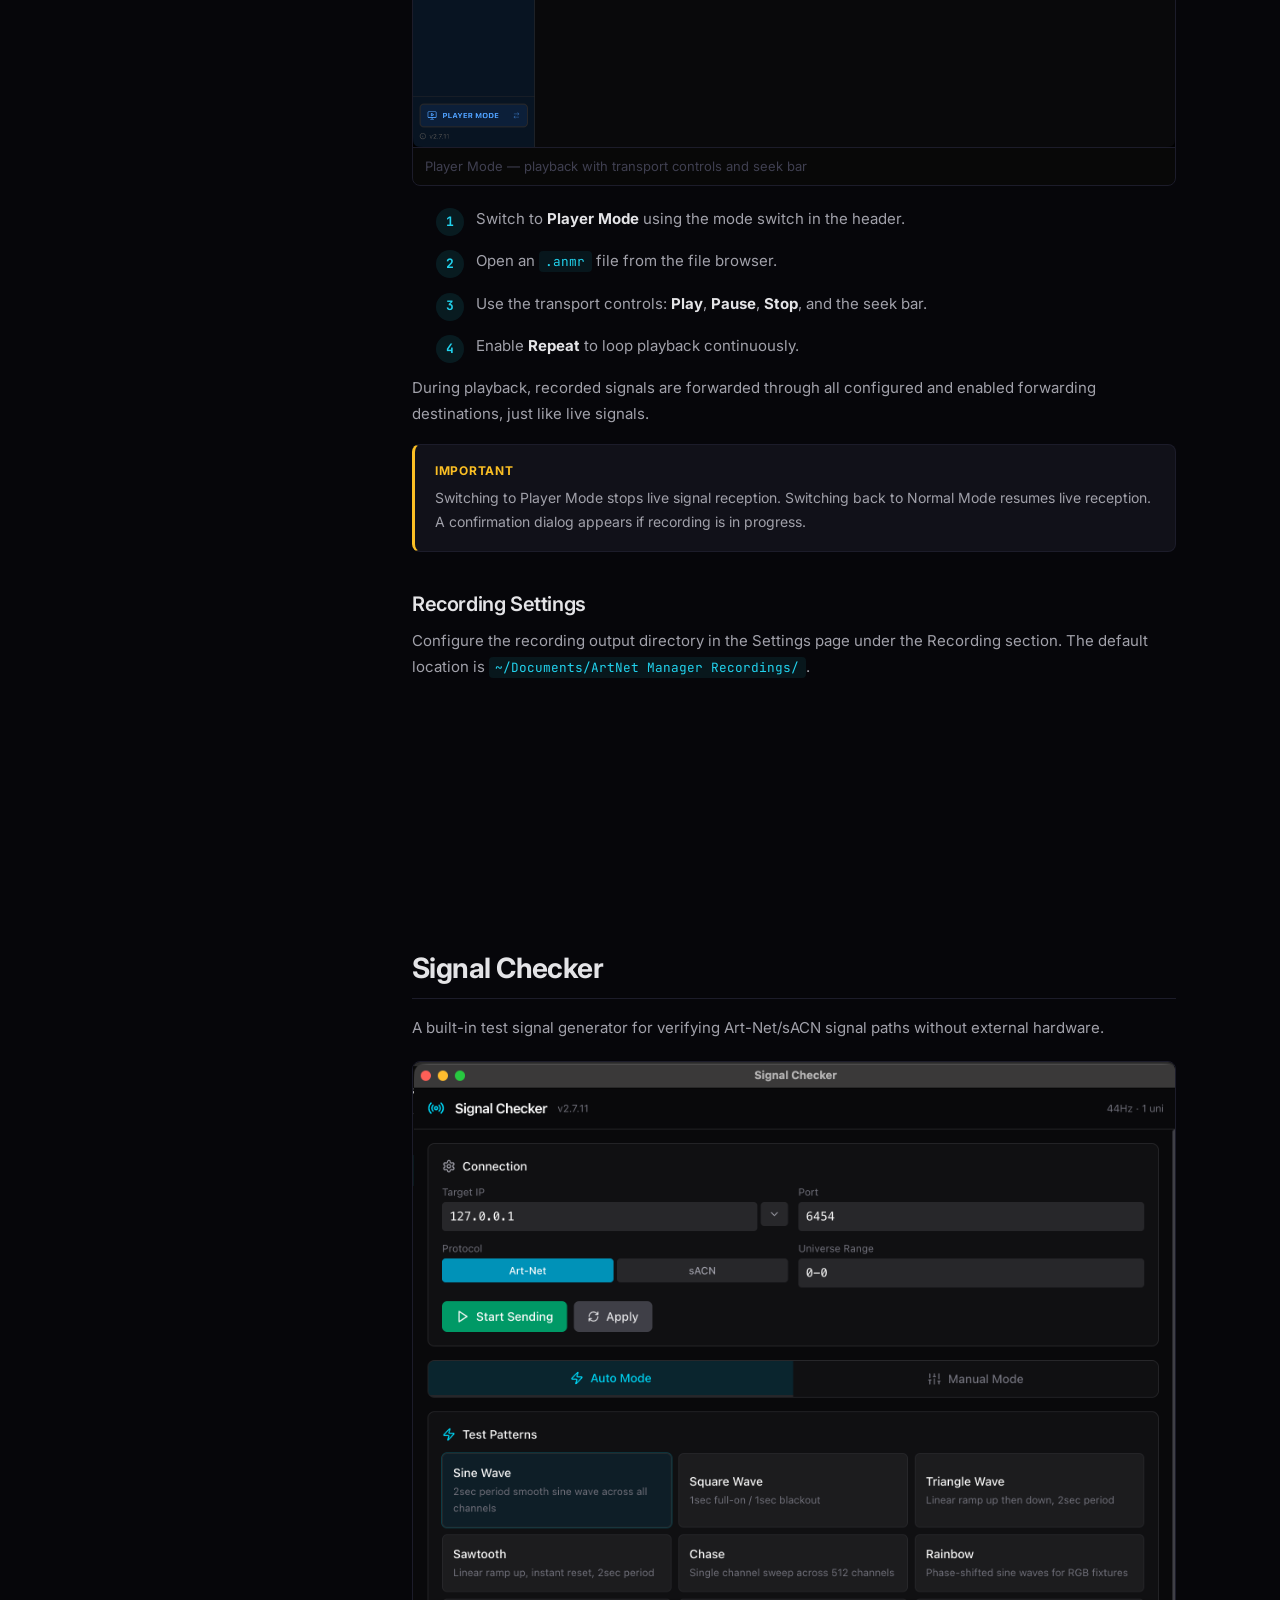
==== commit 705f52d9: "docs: add screenshots to manual for all new features" ====
--- a/manual.html
+++ b/manual.html
@@ -172,6 +172,11 @@
       <h2 data-i18n="s3_title">Dashboard</h2>
       <p data-i18n="s3_intro">The main overview page showing real-time status of the entire system.</p>
 
+      <figure class="manual-screenshot">
+        <img src="screenshots/screenshot-dashboard.png" alt="Dashboard" loading="lazy">
+        <figcaption>Dashboard — system overview with active universes, devices, destinations, and cluster status</figcaption>
+      </figure>
+
       <h3 data-i18n="s3_stats_title">Statistics Cards</h3>
       <table class="manual-table">
         <thead>
@@ -205,6 +210,11 @@
       <h2 data-i18n="s4_title">Universe Viewer</h2>
       <p data-i18n="s4_intro">Real-time visualization of DMX channel data.</p>
 
+      <figure class="manual-screenshot">
+        <img src="screenshots/screenshot-universes.png" alt="Universe Viewer" loading="lazy">
+        <figcaption>Universe Viewer — 512-channel color-coded grid with multi-universe selection</figcaption>
+      </figure>
+
       <h3 data-i18n="s4_operation_title">How to Use</h3>
       <ol class="steps">
         <li data-i18n="s4_op_step1">Select universes to display from the universe picker at the top (multi-select supported).</li>
@@ -241,6 +251,11 @@
       <h2 data-i18n="s5_title">Device Discovery</h2>
       <p data-i18n="s5_intro">Automatically discover and manage DMX devices on the network.</p>
 
+      <figure class="manual-screenshot">
+        <img src="screenshots/screenshot-discovery.png" alt="Device Discovery" loading="lazy">
+        <figcaption>Device Discovery — all network devices with IP, hostname, MAC, and category</figcaption>
+      </figure>
+
       <h3 data-i18n="s5_filter_title">Filter Tabs</h3>
       <p data-i18n="s5_filter_desc">Filter devices by category: All / Art-Net / sACN / Cluster / Computers / Other. Use the search box to filter by IP address, hostname, or MAC address.</p>
 
@@ -273,6 +288,11 @@
     <section class="manual-section" id="forwarding">
       <h2 data-i18n="s6_title">Forwarding</h2>
       <p data-i18n="s6_intro">The core feature for routing received signals to specified destinations.</p>
+
+      <figure class="manual-screenshot">
+        <img src="screenshots/screenshot-forwarding.png" alt="Forwarding" loading="lazy">
+        <figcaption>Forwarding — destination-centric routing with per-universe overrides</figcaption>
+      </figure>
 
       <h3 data-i18n="s6_dest_title">Destination Settings</h3>
       <table class="manual-table">
@@ -345,6 +365,11 @@
       <h2 data-i18n="s7_title">Signal Flow</h2>
       <p data-i18n="s7_intro">Visualize signal paths with a real-time interactive diagram.</p>
 
+      <figure class="manual-screenshot">
+        <img src="screenshots/screenshot-signal-flow.png" alt="Signal Flow" loading="lazy">
+        <figcaption>Signal Flow — animated data flow visualization with flowing particles</figcaption>
+      </figure>
+
       <h3 data-i18n="s7_layout_title">3-Column Layout</h3>
       <div class="flow-diagram">
         <div class="flow-box source" data-i18n="s7_col_sources">SOURCES (Input)</div>
@@ -375,6 +400,12 @@
       </ul>
 
       <h3>Simplified Mode (50+ Universes)</h3>
+
+      <figure class="manual-screenshot">
+        <img src="screenshots/screenshot-signalflow-simplified.png" alt="Signal Flow Simplified Mode" loading="lazy">
+        <figcaption>Simplified Mode — aggregated universe node for 50+ universes</figcaption>
+      </figure>
+
       <p>When the universe count exceeds the threshold (default: 50), Signal Flow automatically switches to a simplified view:</p>
       <ul>
         <li>Individual universe nodes are replaced by a single aggregated node showing the total count, active universes, and total packet rate</li>
@@ -388,6 +419,11 @@
     <section class="manual-section" id="recording">
       <h2>Recording &amp; Playback</h2>
       <p>Record live DMX signals and play them back through configured forwarding destinations.</p>
+
+      <figure class="manual-screenshot">
+        <img src="screenshots/screenshot-recording.png" alt="Recording" loading="lazy">
+        <figcaption>Recording — REC overlay with real-time stats (duration, frames, drops)</figcaption>
+      </figure>
 
       <h3>Recording</h3>
       <ol class="steps">
@@ -412,6 +448,12 @@
       </ul>
 
       <h3>Player Mode</h3>
+
+      <figure class="manual-screenshot">
+        <img src="screenshots/screenshot-player.png" alt="Player Mode" loading="lazy">
+        <figcaption>Player Mode — playback with transport controls and seek bar</figcaption>
+      </figure>
+
       <ol class="steps">
         <li>Switch to <strong>Player Mode</strong> using the mode switch in the header.</li>
         <li>Open an <code>.anmr</code> file from the file browser.</li>
@@ -433,6 +475,11 @@
     <section class="manual-section" id="signal-checker">
       <h2>Signal Checker</h2>
       <p>A built-in test signal generator for verifying Art-Net/sACN signal paths without external hardware.</p>
+
+      <figure class="manual-screenshot">
+        <img src="screenshots/screenshot-signal-checker.png" alt="Signal Checker" loading="lazy">
+        <figcaption>Signal Checker — 12 test patterns with configurable universe range and speed</figcaption>
+      </figure>
 
       <h3>How to Launch</h3>
       <p>Open Signal Checker from the application menu: <strong>Tools &rarr; Signal Checker</strong>. It opens in a separate window.</p>
@@ -623,6 +670,12 @@
       </ul>
 
       <h3>Manual Promote to PRIMARY</h3>
+
+      <figure class="manual-screenshot">
+        <img src="screenshots/screenshot-cluster-promote.png" alt="Cluster Promote" loading="lazy">
+        <figcaption>Cluster tooltip with Promote to PRIMARY button</figcaption>
+      </figure>
+
       <p>You can manually promote a STANDBY node to PRIMARY:</p>
       <ul>
         <li>Click the <strong>Promote to PRIMARY</strong> button in the cluster tooltip (hover over the cluster badge in the header).</li>
@@ -666,12 +719,24 @@
       <h2>About &amp; Feedback</h2>
 
       <h3>About Dialog</h3>
+
+      <figure class="manual-screenshot">
+        <img src="screenshots/screenshot-about.png" alt="About Dialog" loading="lazy">
+        <figcaption>About dialog — version info and update check</figcaption>
+      </figure>
+
       <p>Access from the sidebar at the bottom. Shows the current app version, developer information, and links to the distribution site and repository.</p>
 
       <h3>Version Check</h3>
       <p>Click <strong>Check for Updates</strong> in the About dialog to compare your version against the latest release. If an update is available, a download link is provided.</p>
 
       <h3>Bug Report &amp; Feature Request</h3>
+
+      <figure class="manual-screenshot">
+        <img src="screenshots/screenshot-bugreport.png" alt="Bug Report Dialog" loading="lazy">
+        <figcaption>Bug Report — diagnostic info and logs copied to clipboard</figcaption>
+      </figure>
+
       <p>Access from the sidebar menu. Two options:</p>
       <ul>
         <li><strong>Bug Report</strong> — Describe the issue, and a comprehensive diagnostic snapshot is automatically prepared</li>
--- a/css/manual.css
+++ b/css/manual.css
@@ -513,3 +513,26 @@
     transform: rotate(90deg);
   }
 }
+
+/* --- Screenshots --- */
+.manual-screenshot {
+  margin: 1.25rem 0;
+  border-radius: 8px;
+  overflow: hidden;
+  border: 1px solid var(--border);
+  background: #000;
+}
+
+.manual-screenshot img {
+  width: 100%;
+  height: auto;
+  display: block;
+}
+
+.manual-screenshot figcaption {
+  padding: 0.5rem 0.75rem;
+  font-size: 0.8125rem;
+  color: var(--text-dim);
+  background: rgba(255, 255, 255, 0.03);
+  border-top: 1px solid var(--border);
+}
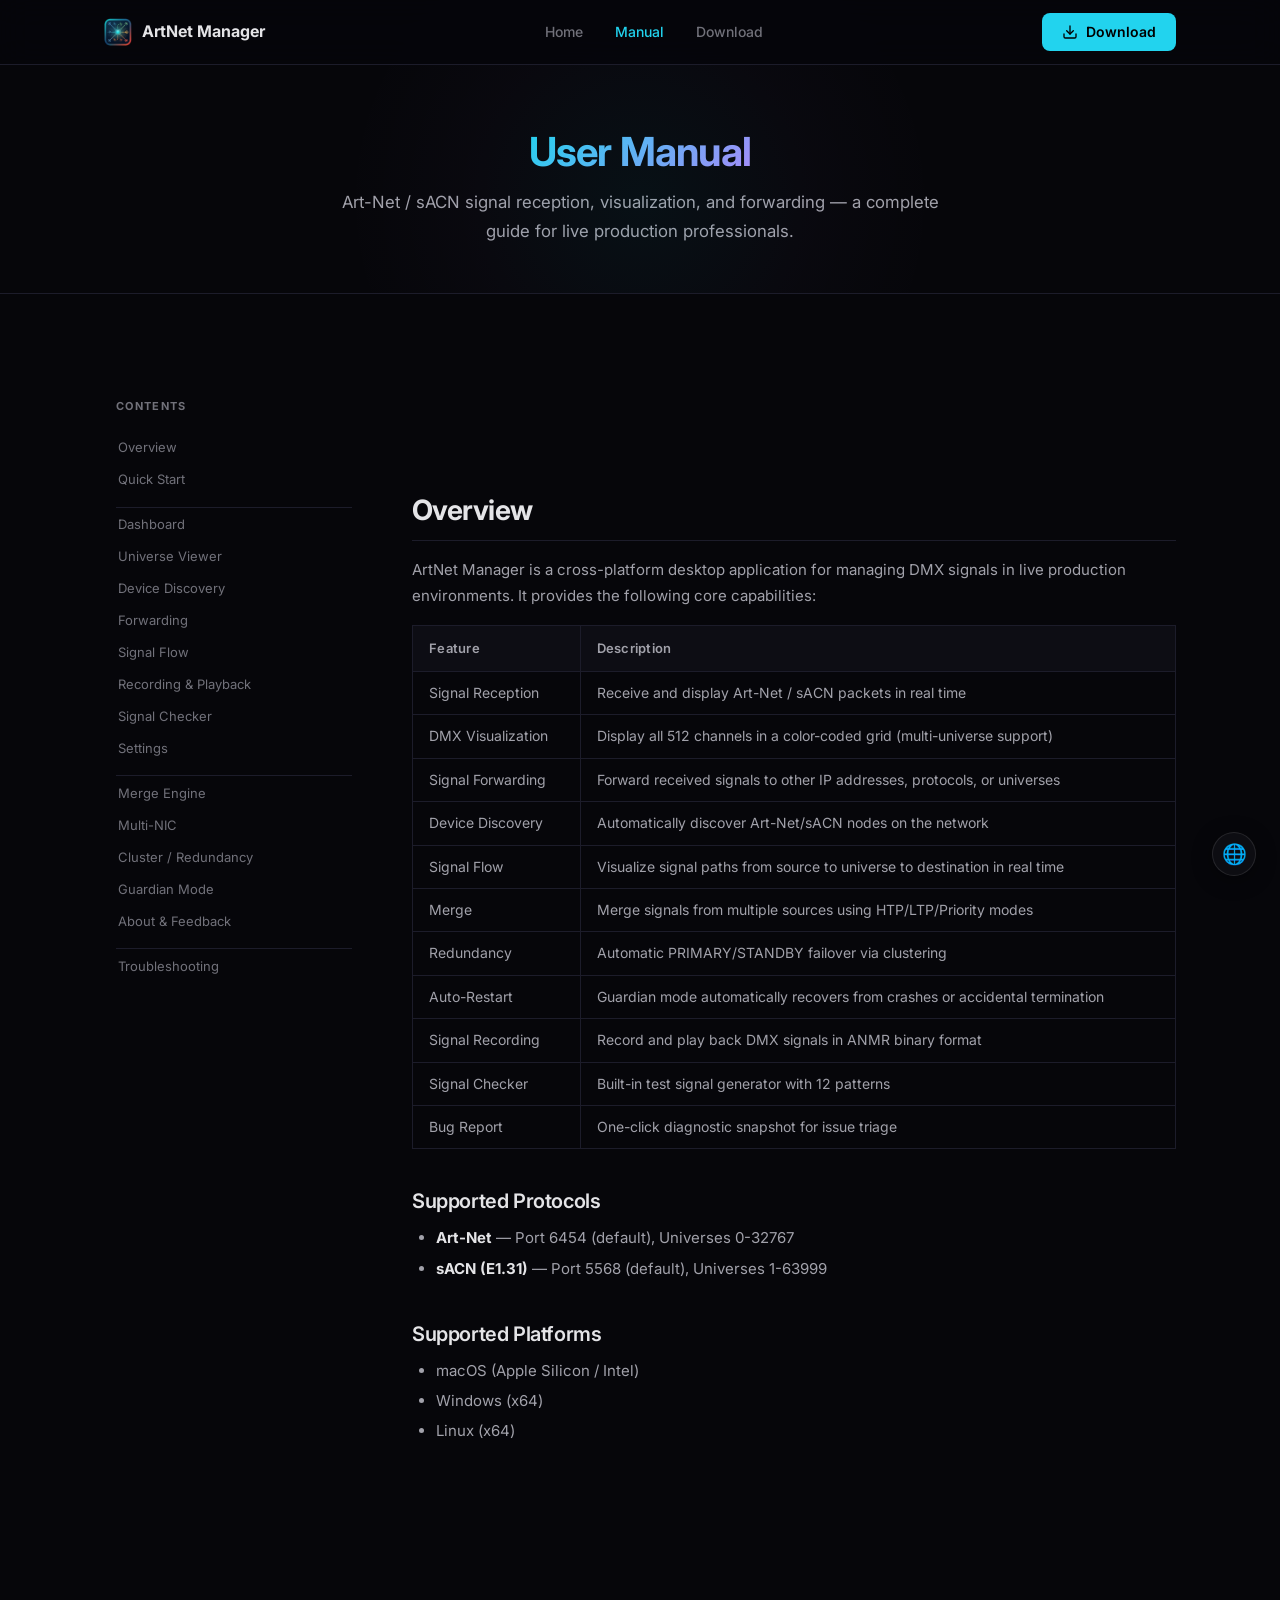
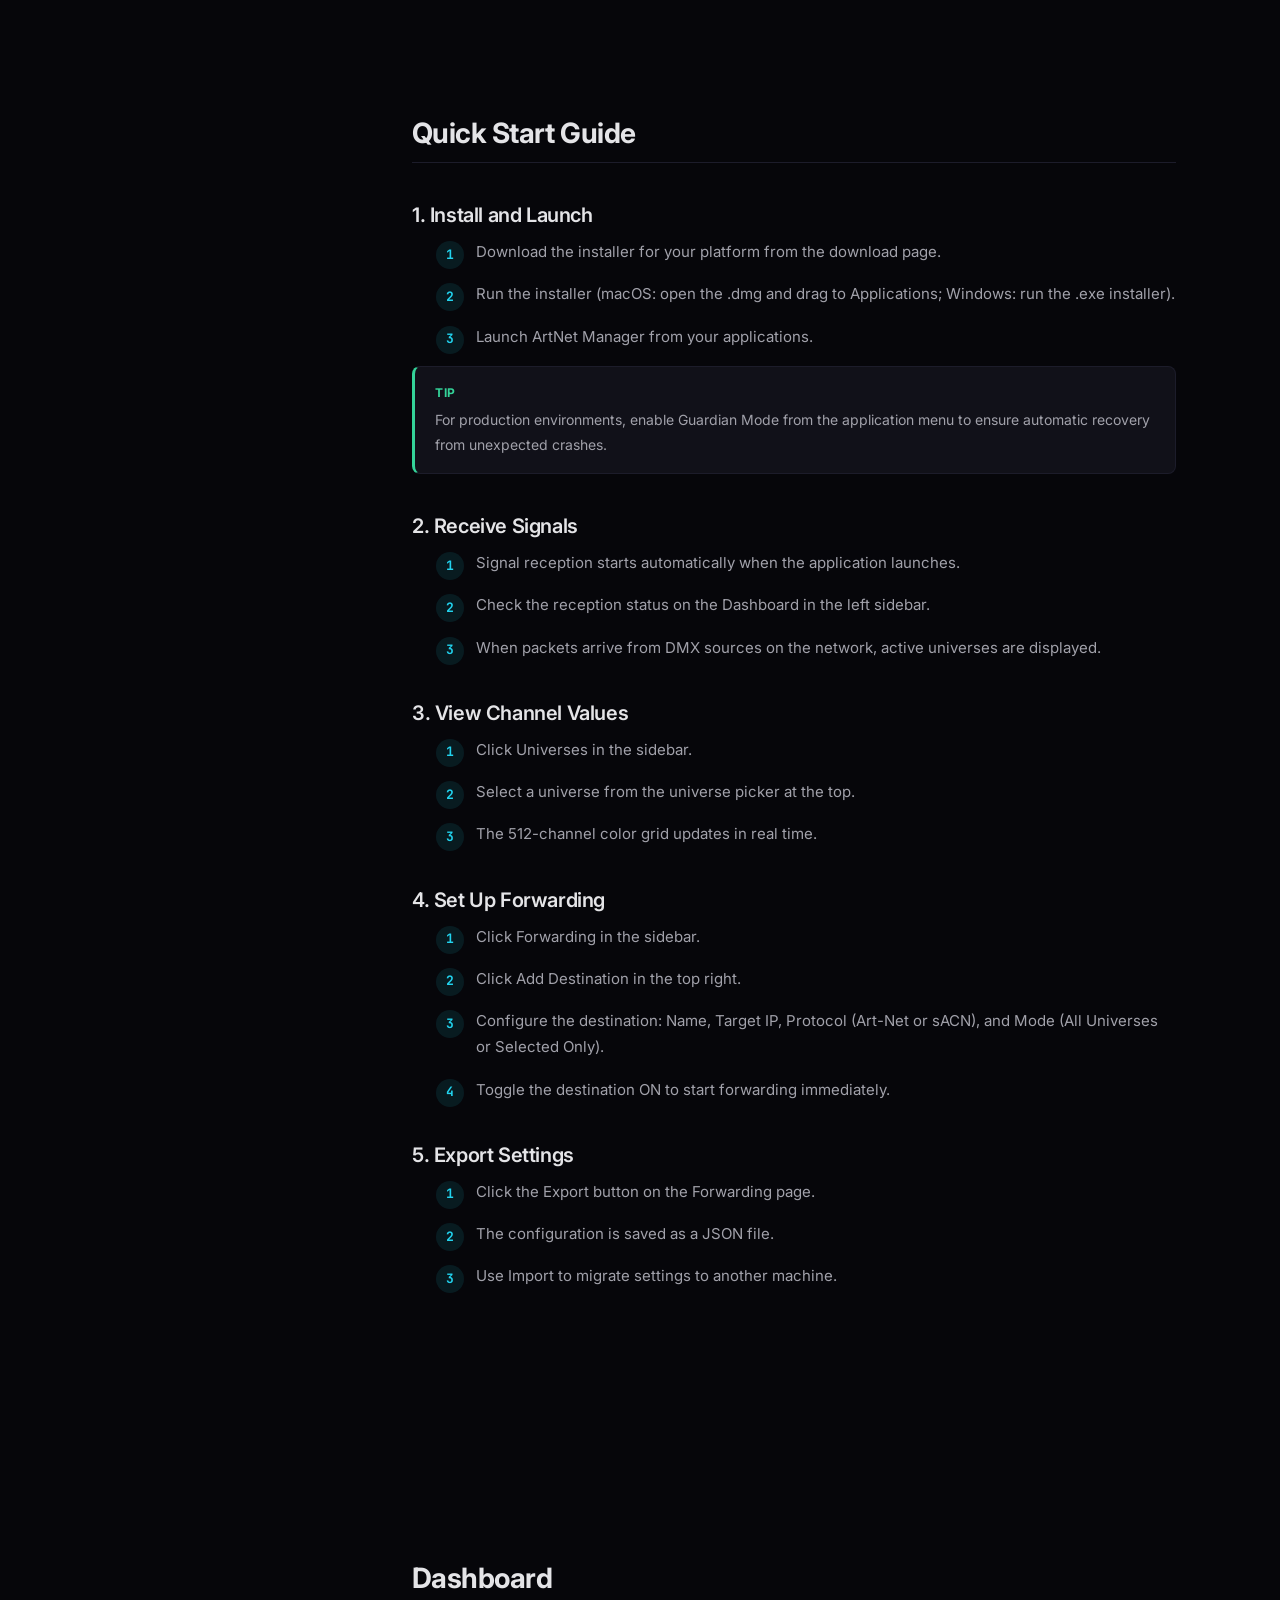
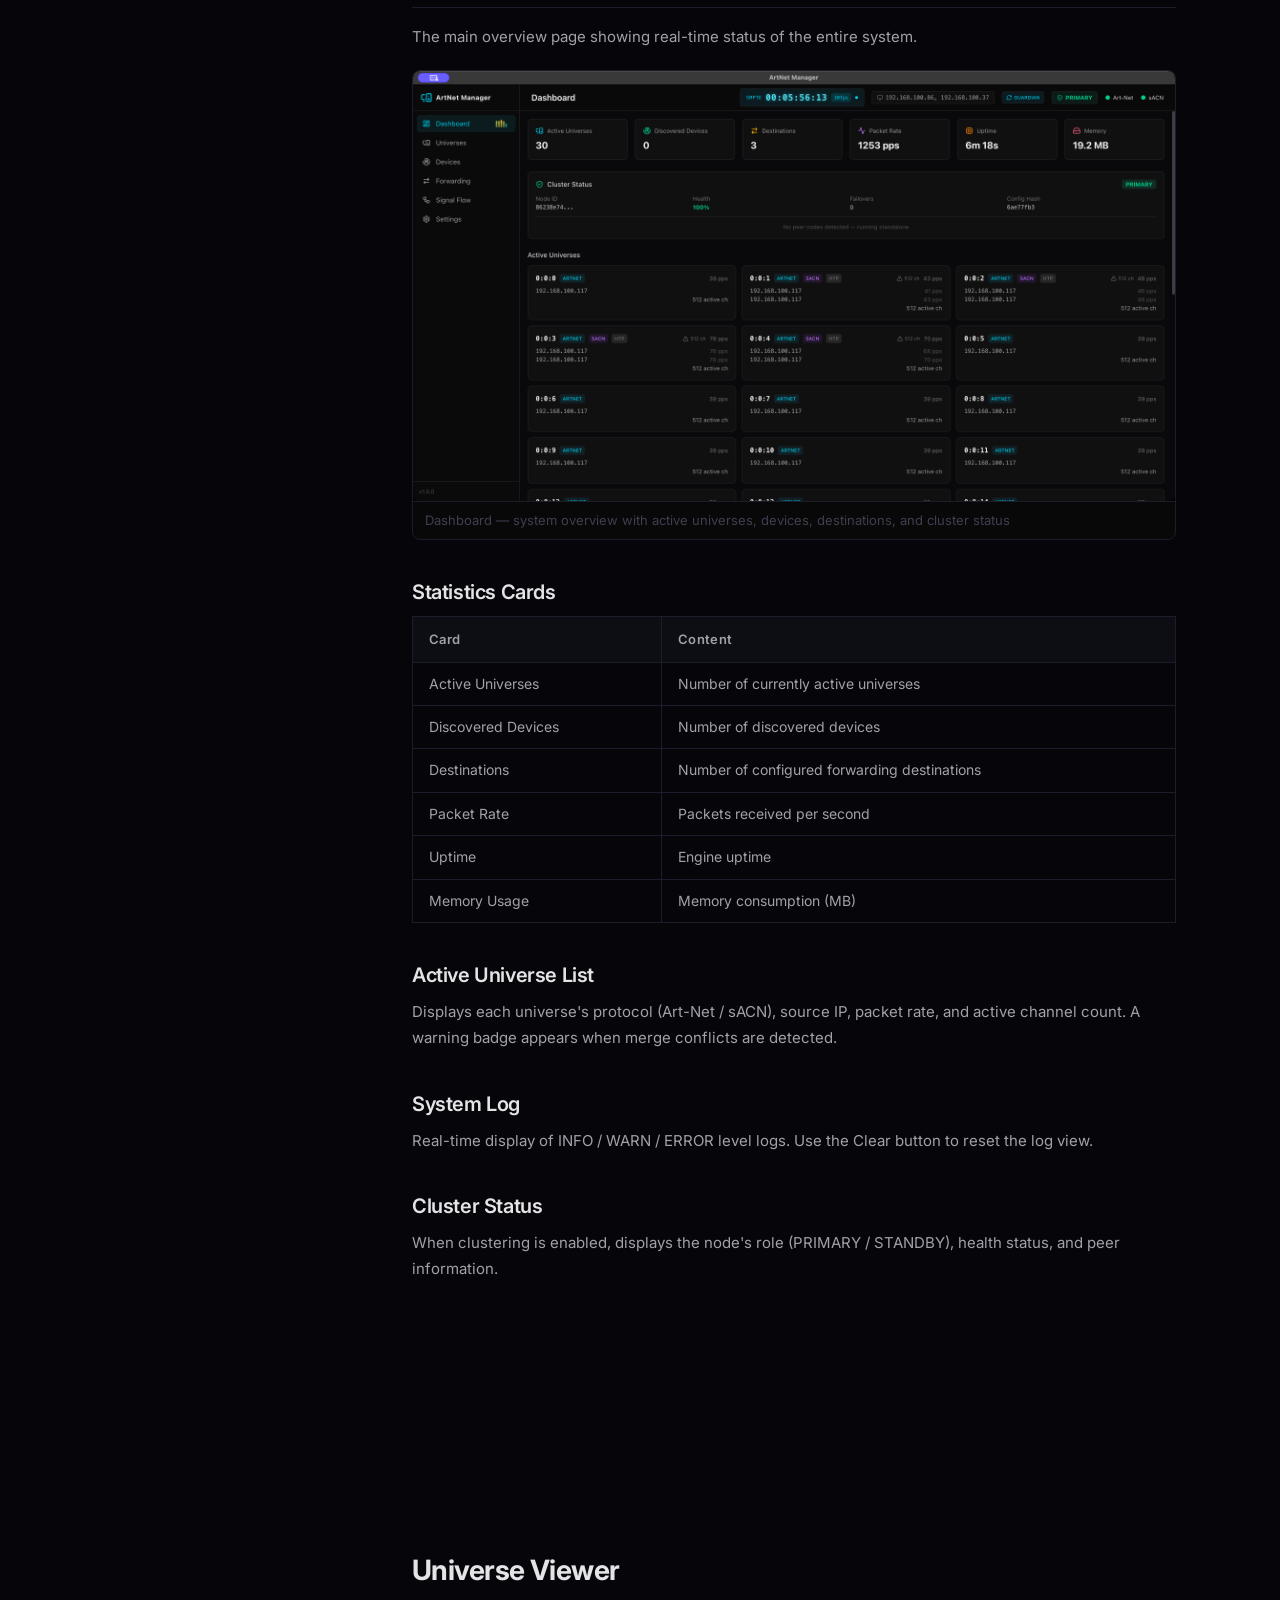
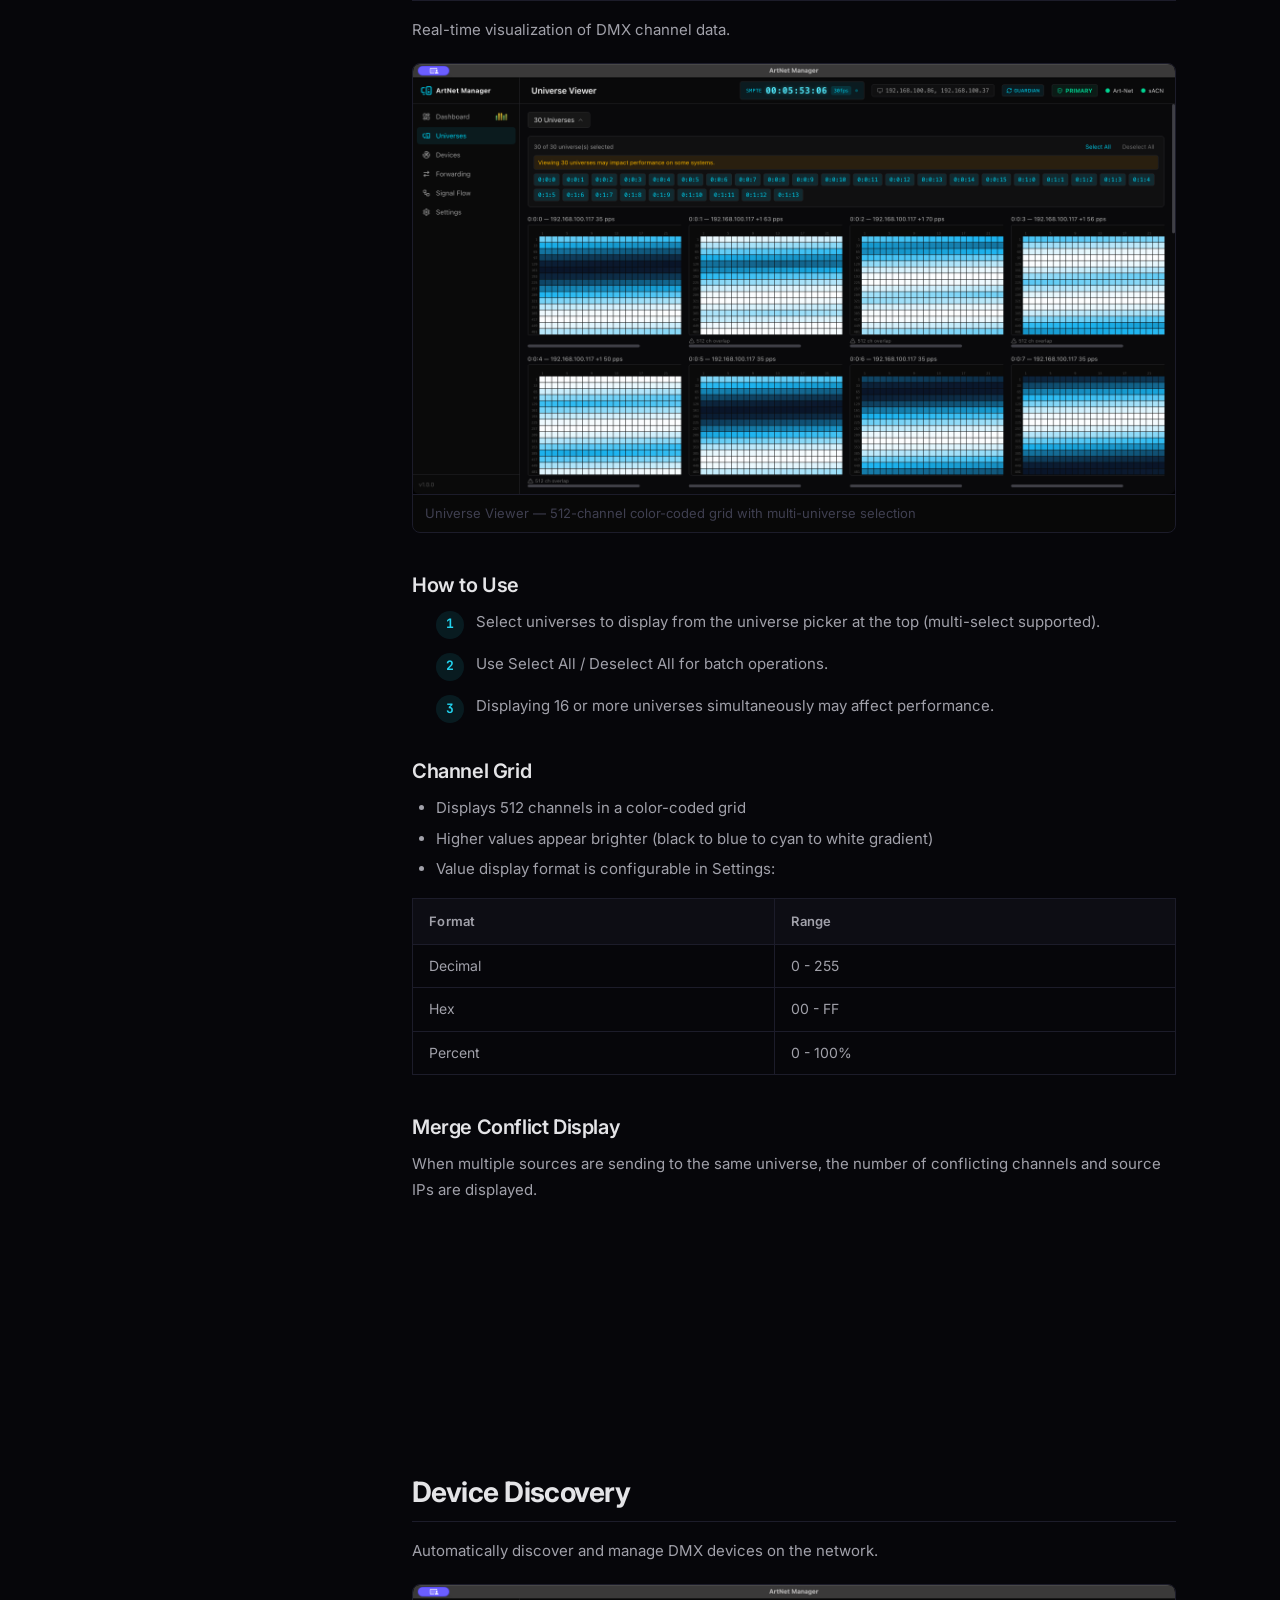
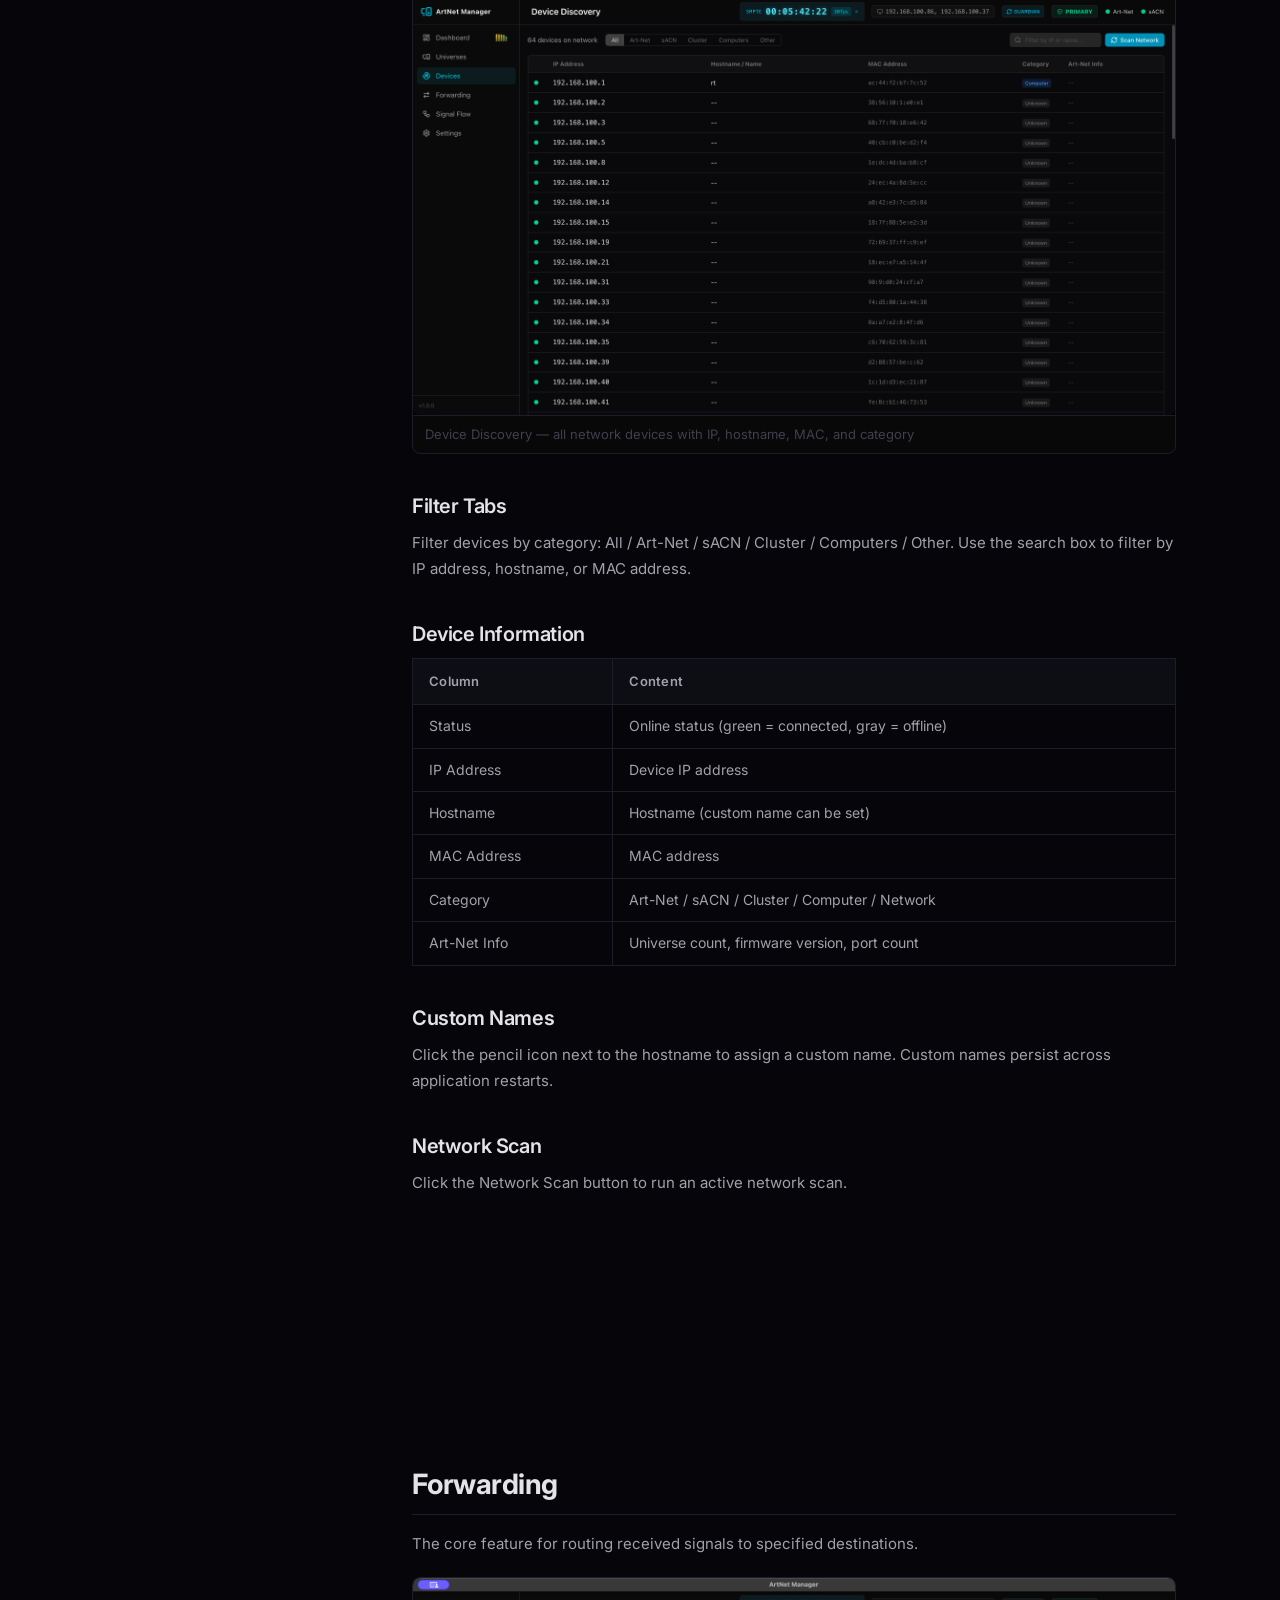
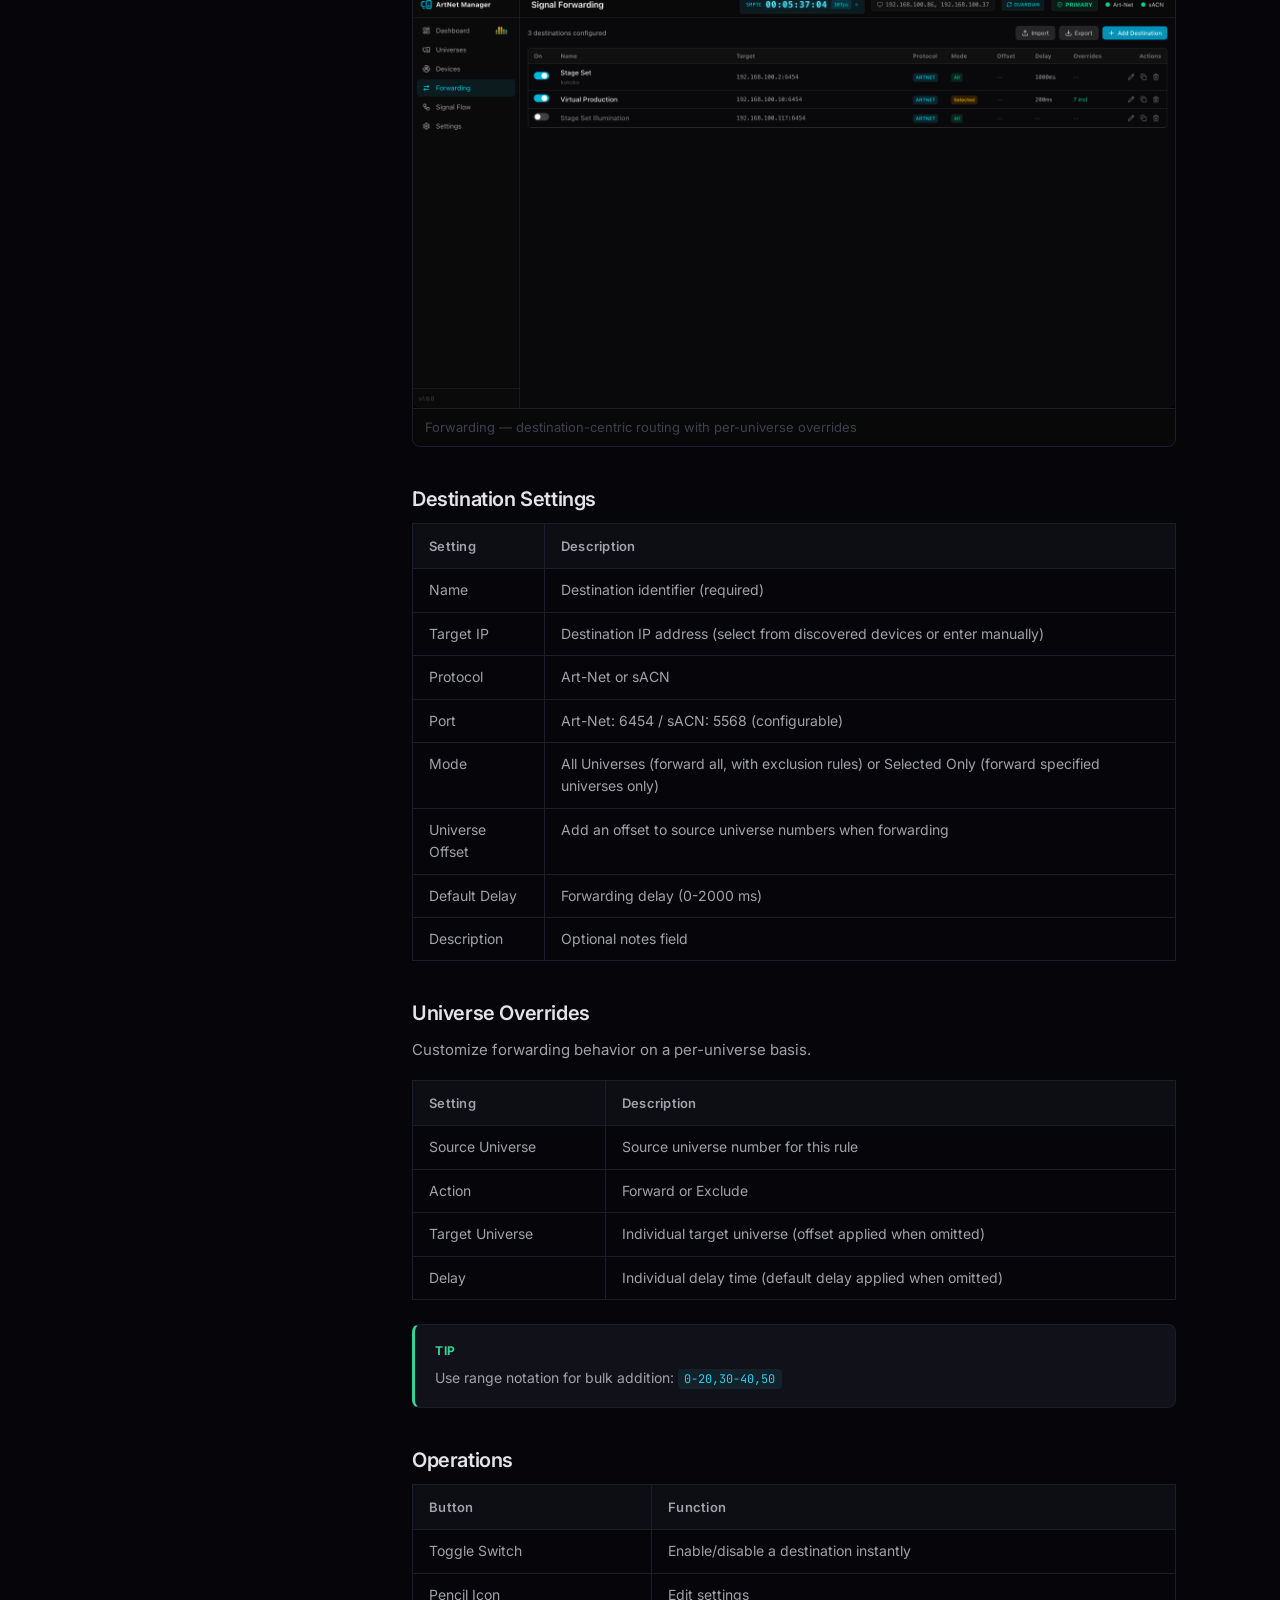
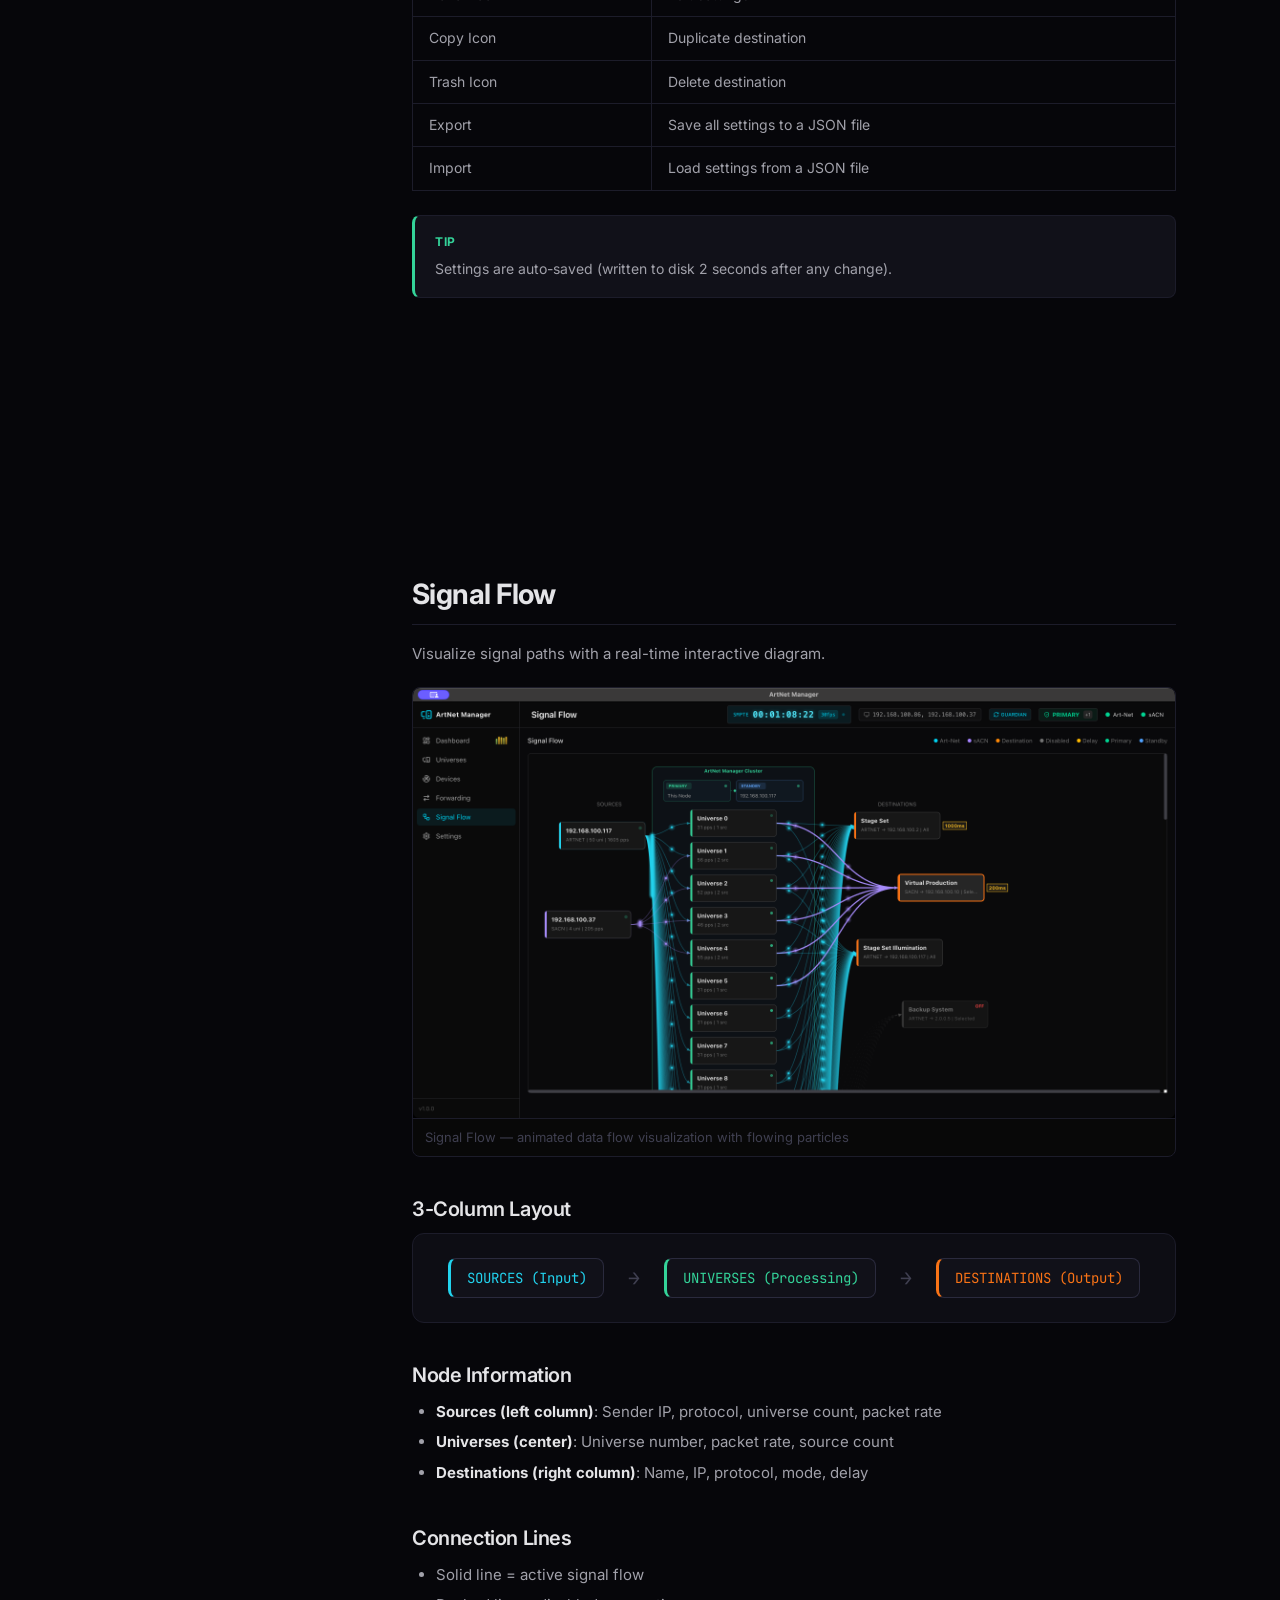
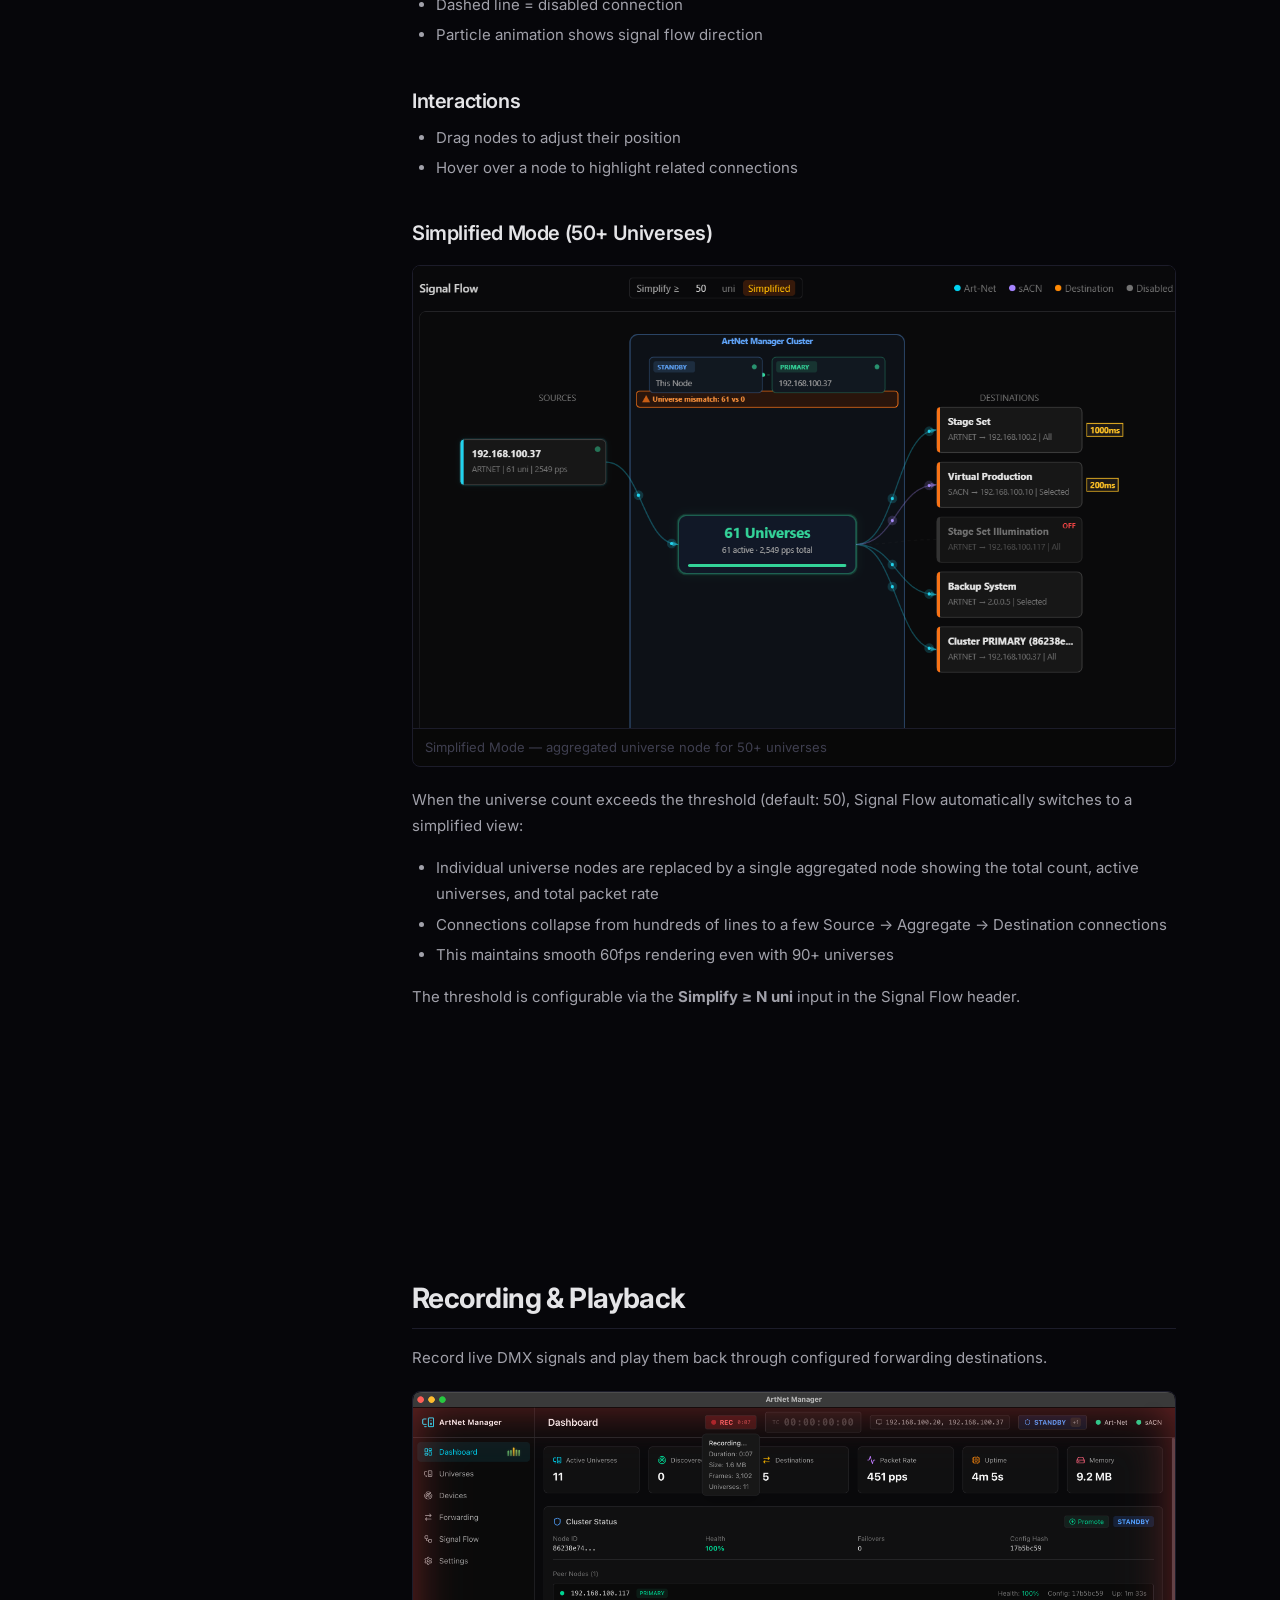
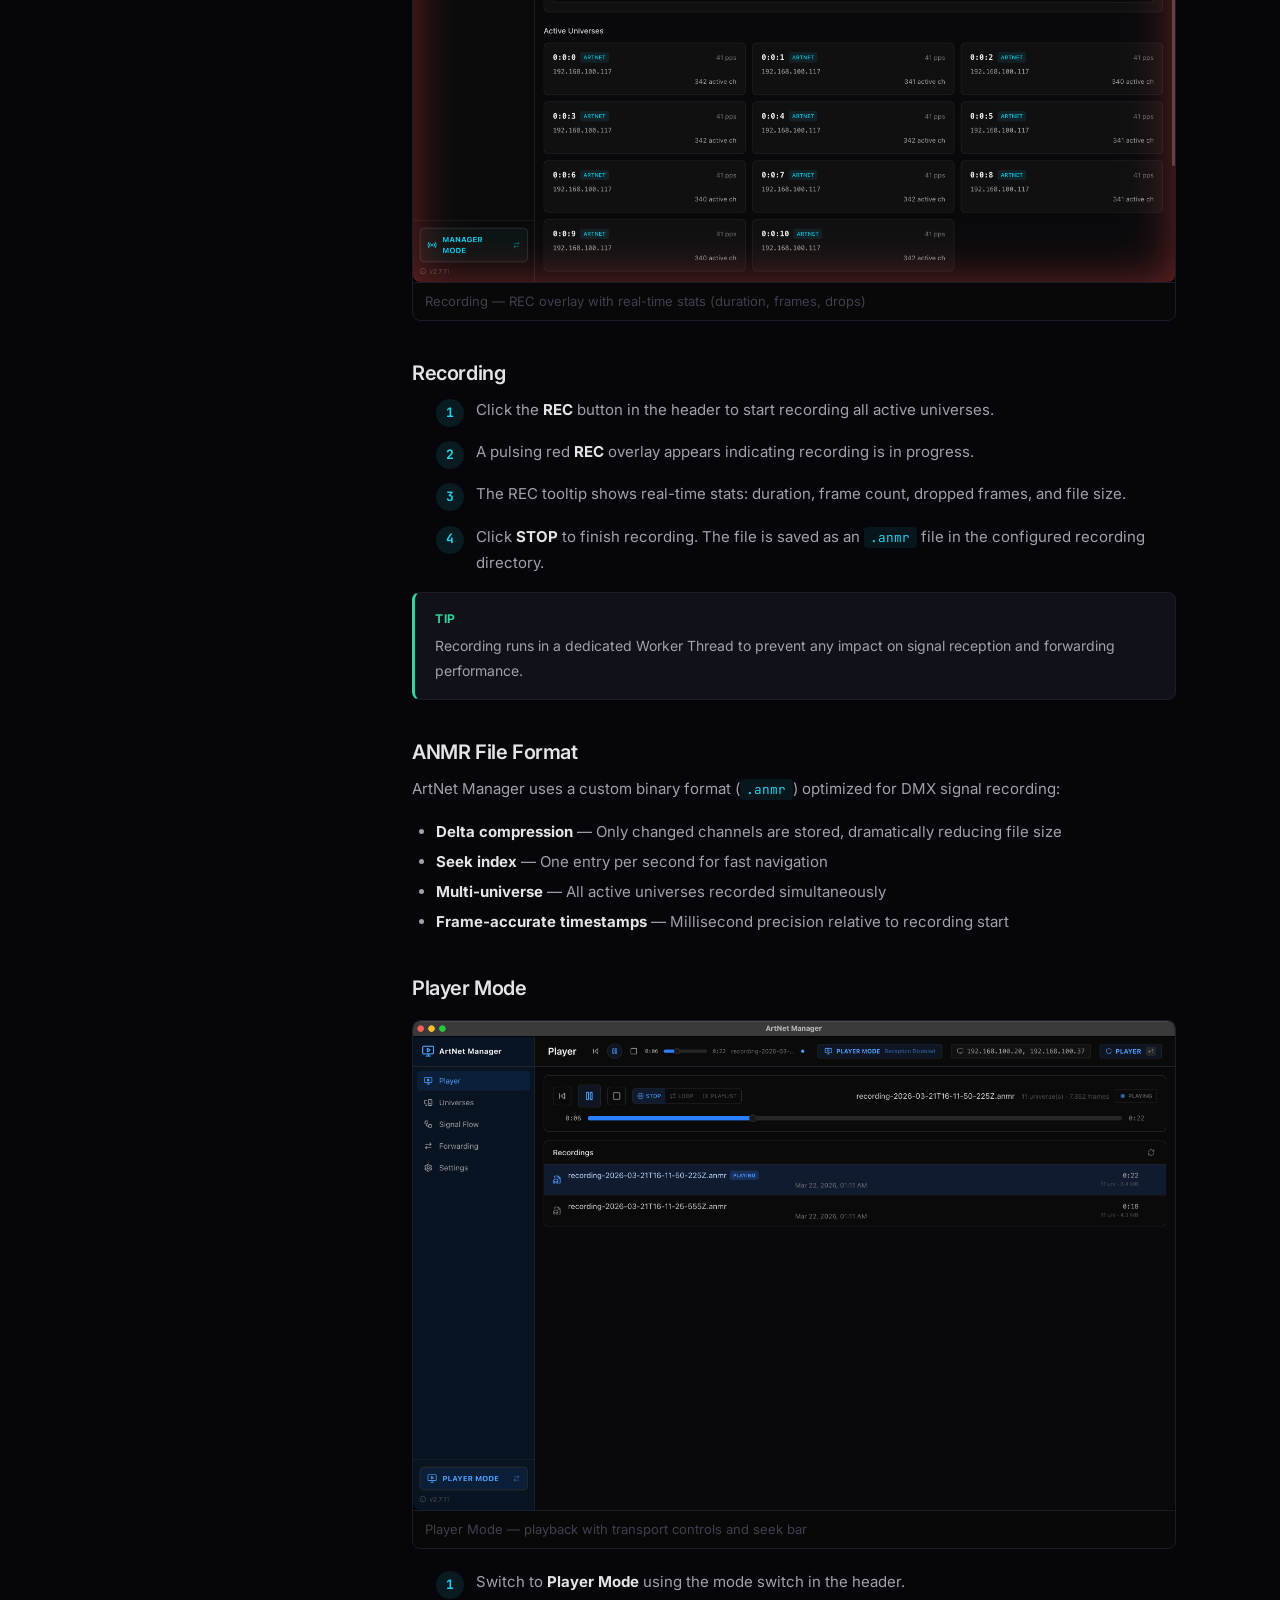
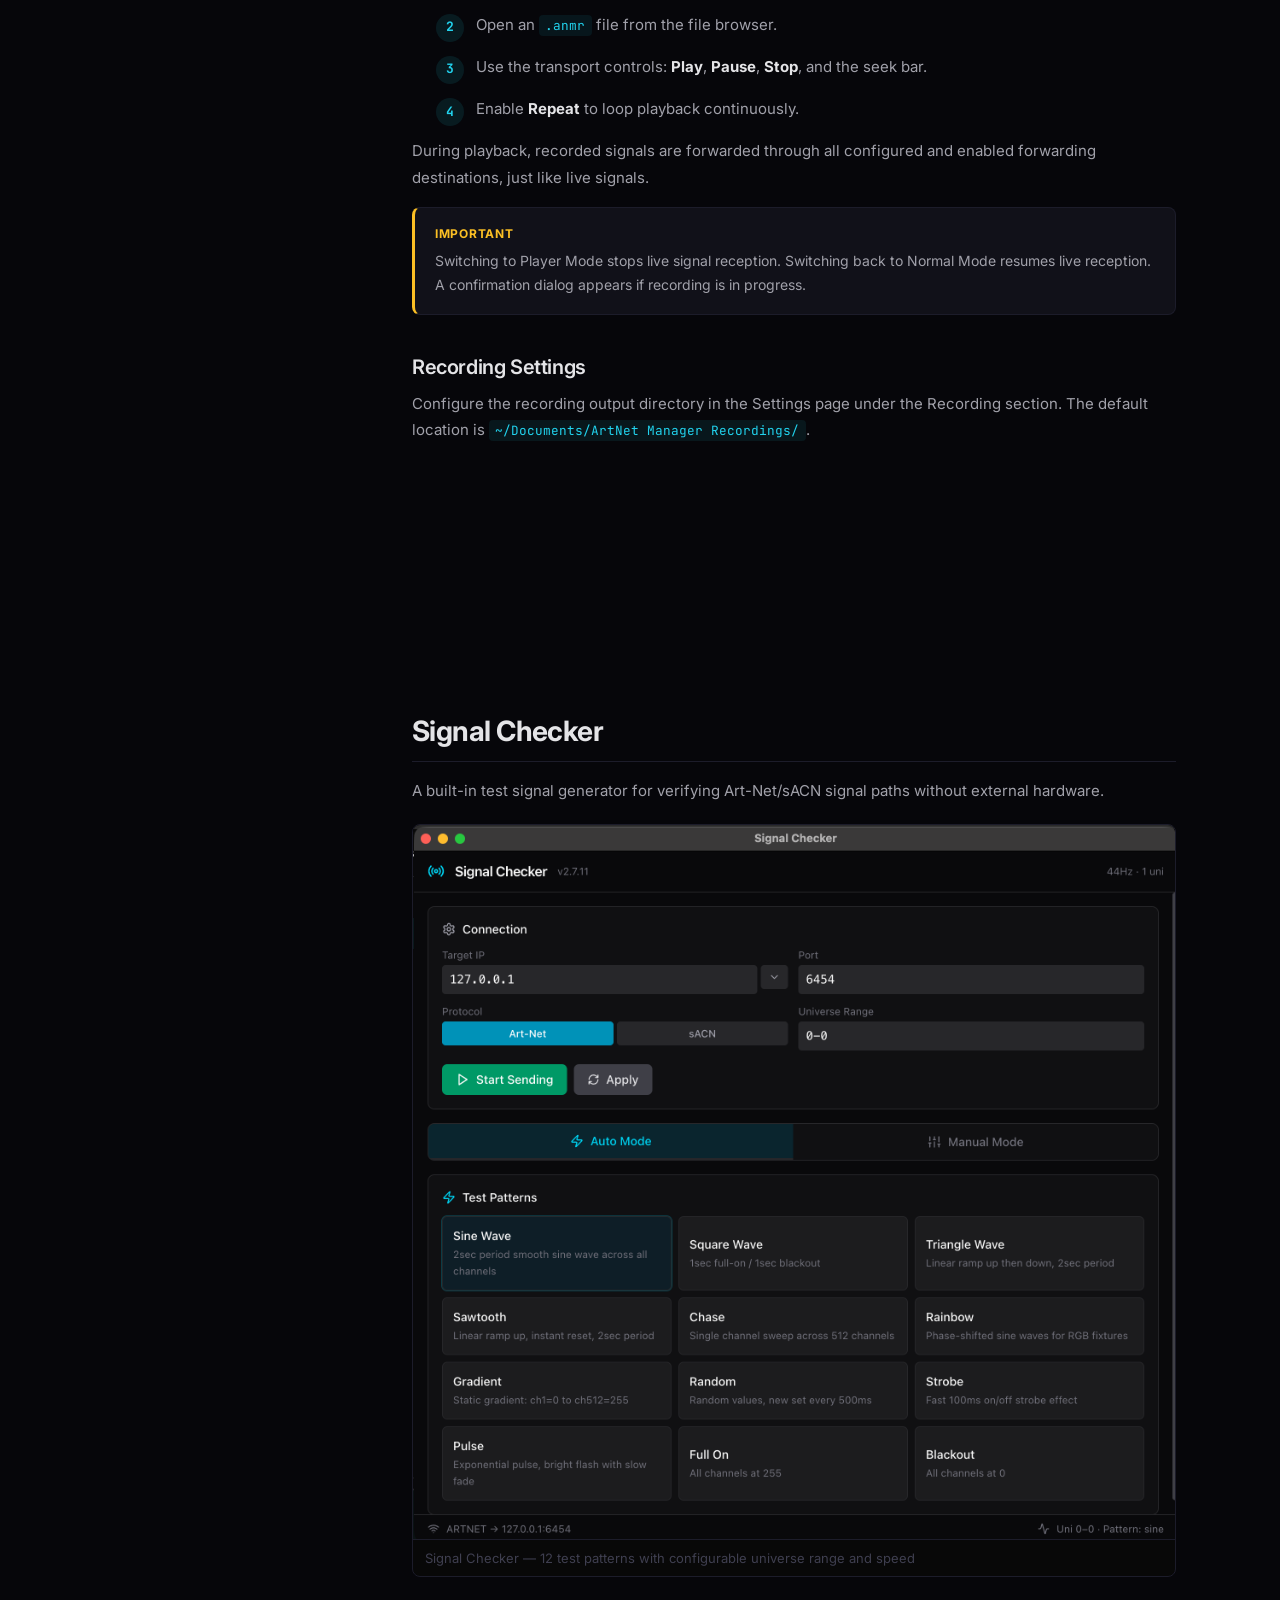
==== commit 6bba5f86: "v2.8.9: drop Gatekeeper workaround copy The macOS build is now signed with a Developer ID certificat" ====
--- a/manual.html
+++ b/manual.html
@@ -55,15 +55,15 @@
       <li><a href="#device-discovery" data-i18n="toc_devices">Device Discovery</a></li>
       <li><a href="#forwarding" data-i18n="toc_forwarding">Forwarding</a></li>
       <li><a href="#signal-flow" data-i18n="toc_signalflow">Signal Flow</a></li>
-      <li><a href="#recording">Recording &amp; Playback</a></li>
-      <li><a href="#signal-checker">Signal Checker</a></li>
+      <li><a href="#recording" data-i18n="toc_recording">Recording &amp; Playback</a></li>
+      <li><a href="#signal-checker" data-i18n="toc_signalchecker">Signal Checker</a></li>
       <li><a href="#settings" data-i18n="toc_settings">Settings</a></li>
       <li class="toc-divider"></li>
       <li><a href="#merge-engine" data-i18n="toc_merge">Merge Engine</a></li>
       <li><a href="#multi-nic" data-i18n="toc_multinic">Multi-NIC</a></li>
       <li><a href="#cluster" data-i18n="toc_cluster">Cluster / Redundancy</a></li>
       <li><a href="#guardian" data-i18n="toc_guardian">Guardian Mode</a></li>
-      <li><a href="#about-feedback">About &amp; Feedback</a></li>
+      <li><a href="#about-feedback" data-i18n="toc_aboutfeedback">About &amp; Feedback</a></li>
       <li class="toc-divider"></li>
       <li><a href="#troubleshooting" data-i18n="toc_troubleshooting">Troubleshooting</a></li>
     </ul>
@@ -93,9 +93,9 @@
           <tr><td data-i18n="s1_f6_name">Merge</td><td data-i18n="s1_f6_desc">Merge signals from multiple sources using HTP/LTP/Priority modes</td></tr>
           <tr><td data-i18n="s1_f7_name">Redundancy</td><td data-i18n="s1_f7_desc">Automatic PRIMARY/STANDBY failover via clustering</td></tr>
           <tr><td data-i18n="s1_f8_name">Auto-Restart</td><td data-i18n="s1_f8_desc">Guardian mode automatically recovers from crashes or accidental termination</td></tr>
-          <tr><td>Signal Recording</td><td>Record and play back DMX signals in ANMR binary format</td></tr>
-          <tr><td>Signal Checker</td><td>Built-in test signal generator with 12 patterns</td></tr>
-          <tr><td>Bug Report</td><td>One-click diagnostic snapshot for issue triage</td></tr>
+          <tr><td data-i18n="s1_f9_name">Signal Recording</td><td data-i18n="s1_f9_desc">Record and play back DMX signals in ANMR binary format</td></tr>
+          <tr><td data-i18n="s1_f10_name">Signal Checker</td><td data-i18n="s1_f10_desc">Built-in test signal generator with 12 patterns</td></tr>
+          <tr><td data-i18n="s1_f11_name">Bug Report</td><td data-i18n="s1_f11_desc">One-click diagnostic snapshot for issue triage</td></tr>
         </tbody>
       </table>
 
@@ -123,15 +123,6 @@
         <li data-i18n="s2_install_step2">Run the installer (macOS: open the .dmg and drag to Applications; Windows: run the .exe installer).</li>
         <li data-i18n="s2_install_step3">Launch ArtNet Manager from your applications.</li>
       </ol>
-
-      <div class="info-card warning">
-        <div class="info-label" data-i18n="important_label">IMPORTANT</div>
-        <p data-i18n="s2_macos_gatekeeper"><strong>macOS: "App is damaged" or won't open after clicking Open Anyway</strong><br>
-        Because ArtNet Manager is not yet notarized by Apple, macOS Gatekeeper may block the app from launching. To resolve this, run the following command in Terminal after moving the app to Applications:</p>
-        <pre style="margin:10px 0 0;padding:8px 12px;background:rgba(0,0,0,0.3);border-radius:4px;font-size:0.85rem;overflow-x:auto;"><code>xattr -cr "/Applications/ArtNet Manager.app"</code></pre>
-        <p data-i18n="s2_macos_gatekeeper2" style="margin-top:8px;">Then launch the app normally. This is a one-time step and will not be required again.</p>
-      </div>
-
       <div class="info-card tip">
         <div class="info-label" data-i18n="tip_label">TIP</div>
         <p data-i18n="s2_tip_guardian">For production environments, enable Guardian Mode from the application menu to ensure automatic recovery from unexpected crashes.</p>
@@ -399,55 +390,55 @@
         <li data-i18n="s7_interact2">Hover over a node to highlight related connections</li>
       </ul>
 
-      <h3>Simplified Mode (50+ Universes)</h3>
+      <h3 data-i18n="s7_simplified_title">Simplified Mode (50+ Universes)</h3>
 
       <figure class="manual-screenshot">
         <img src="screenshots/screenshot-signalflow-simplified.png" alt="Signal Flow Simplified Mode" loading="lazy">
         <figcaption>Simplified Mode — aggregated universe node for 50+ universes</figcaption>
       </figure>
 
-      <p>When the universe count exceeds the threshold (default: 50), Signal Flow automatically switches to a simplified view:</p>
-      <ul>
-        <li>Individual universe nodes are replaced by a single aggregated node showing the total count, active universes, and total packet rate</li>
-        <li>Connections collapse from hundreds of lines to a few Source → Aggregate → Destination connections</li>
-        <li>This maintains smooth 60fps rendering even with 90+ universes</li>
-      </ul>
-      <p>The threshold is configurable via the <strong>Simplify ≥ N uni</strong> input in the Signal Flow header.</p>
+      <p data-i18n="s7_simplified_intro">When the universe count exceeds the threshold (default: 50), Signal Flow automatically switches to a simplified view:</p>
+      <ul>
+        <li data-i18n="s7_simplified_1">Individual universe nodes are replaced by a single aggregated node showing the total count, active universes, and total packet rate</li>
+        <li data-i18n="s7_simplified_2">Connections collapse from hundreds of lines to a few Source → Aggregate → Destination connections</li>
+        <li data-i18n="s7_simplified_3">This maintains smooth 60fps rendering even with 90+ universes</li>
+      </ul>
+      <p data-i18n="s7_simplified_threshold">The threshold is configurable via the <strong>Simplify ≥ N uni</strong> input in the Signal Flow header.</p>
     </section>
 
     <!-- ===== Recording & Playback ===== -->
     <section class="manual-section" id="recording">
-      <h2>Recording &amp; Playback</h2>
-      <p>Record live DMX signals and play them back through configured forwarding destinations.</p>
+      <h2 data-i18n="s14_title">Recording &amp; Playback</h2>
+      <p data-i18n="s14_intro">Record live DMX signals and play them back through configured forwarding destinations.</p>
 
       <figure class="manual-screenshot">
         <img src="screenshots/screenshot-recording.png" alt="Recording" loading="lazy">
         <figcaption>Recording — REC overlay with real-time stats (duration, frames, drops)</figcaption>
       </figure>
 
-      <h3>Recording</h3>
+      <h3 data-i18n="s14_rec_title">Recording</h3>
       <ol class="steps">
-        <li>Click the <strong>REC</strong> button in the header to start recording all active universes.</li>
-        <li>A pulsing red <strong>REC</strong> overlay appears indicating recording is in progress.</li>
-        <li>The REC tooltip shows real-time stats: duration, frame count, dropped frames, and file size.</li>
-        <li>Click <strong>STOP</strong> to finish recording. The file is saved as an <code>.anmr</code> file in the configured recording directory.</li>
+        <li data-i18n="s14_rec_step1">Click the <strong>REC</strong> button in the header to start recording all active universes.</li>
+        <li data-i18n="s14_rec_step2">A pulsing red <strong>REC</strong> overlay appears indicating recording is in progress.</li>
+        <li data-i18n="s14_rec_step3">The REC tooltip shows real-time stats: duration, frame count, dropped frames, and file size.</li>
+        <li data-i18n="s14_rec_step4">Click <strong>STOP</strong> to finish recording. The file is saved as an <code>.anmr</code> file in the configured recording directory.</li>
       </ol>
 
       <div class="info-card tip">
-        <div class="info-label">TIP</div>
-        <p>Recording runs in a dedicated Worker Thread to prevent any impact on signal reception and forwarding performance.</p>
+        <div class="info-label" data-i18n="tip_label">TIP</div>
+        <p data-i18n="s14_rec_tip">Recording runs in a dedicated Worker Thread to prevent any impact on signal reception and forwarding performance.</p>
       </div>
 
-      <h3>ANMR File Format</h3>
-      <p>ArtNet Manager uses a custom binary format (<code>.anmr</code>) optimized for DMX signal recording:</p>
-      <ul>
-        <li><strong>Delta compression</strong> — Only changed channels are stored, dramatically reducing file size</li>
-        <li><strong>Seek index</strong> — One entry per second for fast navigation</li>
-        <li><strong>Multi-universe</strong> — All active universes recorded simultaneously</li>
-        <li><strong>Frame-accurate timestamps</strong> — Millisecond precision relative to recording start</li>
-      </ul>
-
-      <h3>Player Mode</h3>
+      <h3 data-i18n="s14_format_title">ANMR File Format</h3>
+      <p data-i18n="s14_format_intro">ArtNet Manager uses a custom binary format (<code>.anmr</code>) optimized for DMX signal recording:</p>
+      <ul>
+        <li data-i18n="s14_format_1"><strong>Delta compression</strong> — Only changed channels are stored, dramatically reducing file size</li>
+        <li data-i18n="s14_format_2"><strong>Seek index</strong> — One entry per second for fast navigation</li>
+        <li data-i18n="s14_format_3"><strong>Multi-universe</strong> — All active universes recorded simultaneously</li>
+        <li data-i18n="s14_format_4"><strong>Frame-accurate timestamps</strong> — Millisecond precision relative to recording start</li>
+      </ul>
+
+      <h3 data-i18n="s14_player_title">Player Mode</h3>
 
       <figure class="manual-screenshot">
         <img src="screenshots/screenshot-player.png" alt="Player Mode" loading="lazy">
@@ -455,75 +446,75 @@
       </figure>
 
       <ol class="steps">
-        <li>Switch to <strong>Player Mode</strong> using the mode switch in the header.</li>
-        <li>Open an <code>.anmr</code> file from the file browser.</li>
-        <li>Use the transport controls: <strong>Play</strong>, <strong>Pause</strong>, <strong>Stop</strong>, and the seek bar.</li>
-        <li>Enable <strong>Repeat</strong> to loop playback continuously.</li>
+        <li data-i18n="s14_player_step1">Switch to <strong>Player Mode</strong> using the mode switch in the header.</li>
+        <li data-i18n="s14_player_step2">Open an <code>.anmr</code> file from the file browser.</li>
+        <li data-i18n="s14_player_step3">Use the transport controls: <strong>Play</strong>, <strong>Pause</strong>, <strong>Stop</strong>, and the seek bar.</li>
+        <li data-i18n="s14_player_step4">Enable <strong>Repeat</strong> to loop playback continuously.</li>
       </ol>
-      <p>During playback, recorded signals are forwarded through all configured and enabled forwarding destinations, just like live signals.</p>
+      <p data-i18n="s14_player_desc">During playback, recorded signals are forwarded through all configured and enabled forwarding destinations, just like live signals.</p>
 
       <div class="info-card warning">
-        <div class="info-label">IMPORTANT</div>
-        <p>Switching to Player Mode stops live signal reception. Switching back to Normal Mode resumes live reception. A confirmation dialog appears if recording is in progress.</p>
+        <div class="info-label" data-i18n="important_label">IMPORTANT</div>
+        <p data-i18n="s14_player_warning">Switching to Player Mode stops live signal reception. Switching back to Normal Mode resumes live reception. A confirmation dialog appears if recording is in progress.</p>
       </div>
 
-      <h3>Recording Settings</h3>
-      <p>Configure the recording output directory in the Settings page under the Recording section. The default location is <code>~/Documents/ArtNet Manager Recordings/</code>.</p>
+      <h3 data-i18n="s14_settings_title">Recording Settings</h3>
+      <p data-i18n="s14_settings_desc">Configure the recording output directory in the Settings page under the Recording section. The default location is <code>~/Documents/ArtNet Manager Recordings/</code>.</p>
     </section>
 
     <!-- ===== Signal Checker ===== -->
     <section class="manual-section" id="signal-checker">
-      <h2>Signal Checker</h2>
-      <p>A built-in test signal generator for verifying Art-Net/sACN signal paths without external hardware.</p>
+      <h2 data-i18n="s15_title">Signal Checker</h2>
+      <p data-i18n="s15_intro">A built-in test signal generator for verifying Art-Net/sACN signal paths without external hardware.</p>
 
       <figure class="manual-screenshot">
         <img src="screenshots/screenshot-signal-checker.png" alt="Signal Checker" loading="lazy">
         <figcaption>Signal Checker — 12 test patterns with configurable universe range and speed</figcaption>
       </figure>
 
-      <h3>How to Launch</h3>
-      <p>Open Signal Checker from the application menu: <strong>Tools &rarr; Signal Checker</strong>. It opens in a separate window.</p>
-
-      <h3>Connection Settings</h3>
-      <table class="manual-table">
-        <thead>
-          <tr><th>Setting</th><th>Description</th></tr>
-        </thead>
-        <tbody>
-          <tr><td>Target IP</td><td>Destination IP address for test signals (default: 127.0.0.1 for local testing)</td></tr>
-          <tr><td>Port</td><td>Target port (Art-Net: 6454, sACN: 5568)</td></tr>
-          <tr><td>Protocol</td><td>Art-Net or sACN</td></tr>
-          <tr><td>Universe Range</td><td>Universes to send test signals to (e.g., <code>0-50</code>)</td></tr>
-        </tbody>
-      </table>
-
-      <h3>Auto Mode (12 Test Patterns)</h3>
-      <table class="manual-table">
-        <thead>
-          <tr><th>Pattern</th><th>Description</th></tr>
-        </thead>
-        <tbody>
-          <tr><td>Chase</td><td>Sequential channel chase across all channels</td></tr>
-          <tr><td>Random</td><td>Random values across all channels (changes every frame)</td></tr>
-          <tr><td>Gradient</td><td>Smooth gradient from channel 1 to 512</td></tr>
-          <tr><td>Strobe</td><td>All channels alternating between 0 and 255</td></tr>
-          <tr><td>Sine Wave</td><td>Sine wave pattern moving across channels</td></tr>
-          <tr><td>Full On</td><td>All channels at 255</td></tr>
-          <tr><td>Blackout</td><td>All channels at 0</td></tr>
-          <tr><td>Odd/Even</td><td>Alternating odd and even channels</td></tr>
-          <tr><td>Binary Count</td><td>Binary counting pattern</td></tr>
-          <tr><td>Ramp Up</td><td>Linear ramp from 0 to 255</td></tr>
-          <tr><td>Ramp Down</td><td>Linear ramp from 255 to 0</td></tr>
-          <tr><td>Pulse</td><td>Pulsing intensity on all channels</td></tr>
-        </tbody>
-      </table>
-
-      <h3>Manual Mode</h3>
-      <p>Set individual channel values manually for targeted testing. Useful for verifying specific channel mappings and fixture responses.</p>
+      <h3 data-i18n="s15_launch_title">How to Launch</h3>
+      <p data-i18n="s15_launch_desc">Open Signal Checker from the application menu: <strong>Tools &rarr; Signal Checker</strong>. It opens in a separate window.</p>
+
+      <h3 data-i18n="s15_conn_title">Connection Settings</h3>
+      <table class="manual-table">
+        <thead>
+          <tr><th data-i18n="s15_conn_th_setting">Setting</th><th data-i18n="s15_conn_th_desc">Description</th></tr>
+        </thead>
+        <tbody>
+          <tr><td>Target IP</td><td data-i18n="s15_conn_1">Destination IP address for test signals (default: 127.0.0.1 for local testing)</td></tr>
+          <tr><td>Port</td><td data-i18n="s15_conn_2">Target port (Art-Net: 6454, sACN: 5568)</td></tr>
+          <tr><td>Protocol</td><td data-i18n="s15_conn_3">Art-Net or sACN</td></tr>
+          <tr><td>Universe Range</td><td data-i18n="s15_conn_4">Universes to send test signals to (e.g., <code>0-50</code>)</td></tr>
+        </tbody>
+      </table>
+
+      <h3 data-i18n="s15_auto_title">Auto Mode (12 Test Patterns)</h3>
+      <table class="manual-table">
+        <thead>
+          <tr><th data-i18n="s15_auto_th_pattern">Pattern</th><th data-i18n="s15_auto_th_desc">Description</th></tr>
+        </thead>
+        <tbody>
+          <tr><td>Chase</td><td data-i18n="s15_auto_1">Sequential channel chase across all channels</td></tr>
+          <tr><td>Random</td><td data-i18n="s15_auto_2">Random values across all channels (changes every frame)</td></tr>
+          <tr><td>Gradient</td><td data-i18n="s15_auto_3">Smooth gradient from channel 1 to 512</td></tr>
+          <tr><td>Strobe</td><td data-i18n="s15_auto_4">All channels alternating between 0 and 255</td></tr>
+          <tr><td>Sine Wave</td><td data-i18n="s15_auto_5">Sine wave pattern moving across channels</td></tr>
+          <tr><td>Full On</td><td data-i18n="s15_auto_6">All channels at 255</td></tr>
+          <tr><td>Blackout</td><td data-i18n="s15_auto_7">All channels at 0</td></tr>
+          <tr><td>Odd/Even</td><td data-i18n="s15_auto_8">Alternating odd and even channels</td></tr>
+          <tr><td>Binary Count</td><td data-i18n="s15_auto_9">Binary counting pattern</td></tr>
+          <tr><td>Ramp Up</td><td data-i18n="s15_auto_10">Linear ramp from 0 to 255</td></tr>
+          <tr><td>Ramp Down</td><td data-i18n="s15_auto_11">Linear ramp from 255 to 0</td></tr>
+          <tr><td>Pulse</td><td data-i18n="s15_auto_12">Pulsing intensity on all channels</td></tr>
+        </tbody>
+      </table>
+
+      <h3 data-i18n="s15_manual_title">Manual Mode</h3>
+      <p data-i18n="s15_manual_desc">Set individual channel values manually for targeted testing. Useful for verifying specific channel mappings and fixture responses.</p>
 
       <div class="info-card tip">
-        <div class="info-label">TIP</div>
-        <p>Use Signal Checker with Target IP <code>127.0.0.1</code> to send test signals back to ArtNet Manager itself, verifying the entire signal path including forwarding destinations.</p>
+        <div class="info-label" data-i18n="tip_label">TIP</div>
+        <p data-i18n="s15_tip">Use Signal Checker with Target IP <code>127.0.0.1</code> to send test signals back to ArtNet Manager itself, verifying the entire signal path including forwarding destinations.</p>
       </div>
     </section>
 
@@ -669,23 +660,23 @@
         <li data-i18n="s11_op3">Toggle Auto Sync on or off as needed.</li>
       </ul>
 
-      <h3>Manual Promote to PRIMARY</h3>
+      <h3 data-i18n="s11_promote_title">Manual Promote to PRIMARY</h3>
 
       <figure class="manual-screenshot">
         <img src="screenshots/screenshot-cluster-promote.png" alt="Cluster Promote" loading="lazy">
         <figcaption>Cluster tooltip with Promote to PRIMARY button</figcaption>
       </figure>
 
-      <p>You can manually promote a STANDBY node to PRIMARY:</p>
-      <ul>
-        <li>Click the <strong>Promote to PRIMARY</strong> button in the cluster tooltip (hover over the cluster badge in the header).</li>
-        <li>Alternatively, use the Promote button next to Cluster Status on the Dashboard.</li>
-      </ul>
-      <p>The promoted node immediately becomes PRIMARY, and the previous PRIMARY transitions to STANDBY. Split-brain prevention ensures only one PRIMARY exists at any time.</p>
+      <p data-i18n="s11_promote_intro">You can manually promote a STANDBY node to PRIMARY:</p>
+      <ul>
+        <li data-i18n="s11_promote_1">Click the <strong>Promote to PRIMARY</strong> button in the cluster tooltip (hover over the cluster badge in the header).</li>
+        <li data-i18n="s11_promote_2">Alternatively, use the Promote button next to Cluster Status on the Dashboard.</li>
+      </ul>
+      <p data-i18n="s11_promote_desc">The promoted node immediately becomes PRIMARY, and the previous PRIMARY transitions to STANDBY. Split-brain prevention ensures only one PRIMARY exists at any time.</p>
 
       <div class="info-card tip">
-        <div class="info-label">TIP</div>
-        <p>Double-promotion is safe: if you promote Node A then immediately promote Node B, Node B becomes PRIMARY and Node A returns to STANDBY automatically.</p>
+        <div class="info-label" data-i18n="tip_label">TIP</div>
+        <p data-i18n="s11_promote_tip">Double-promotion is safe: if you promote Node A then immediately promote Node B, Node B becomes PRIMARY and Node A returns to STANDBY automatically.</p>
       </div>
     </section>
 
@@ -716,47 +707,47 @@
 
     <!-- ===== About & Feedback ===== -->
     <section class="manual-section" id="about-feedback">
-      <h2>About &amp; Feedback</h2>
-
-      <h3>About Dialog</h3>
+      <h2 data-i18n="s16_title">About &amp; Feedback</h2>
+
+      <h3 data-i18n="s16_about_title">About Dialog</h3>
 
       <figure class="manual-screenshot">
         <img src="screenshots/screenshot-about.png" alt="About Dialog" loading="lazy">
         <figcaption>About dialog — version info and update check</figcaption>
       </figure>
 
-      <p>Access from the sidebar at the bottom. Shows the current app version, developer information, and links to the distribution site and repository.</p>
-
-      <h3>Version Check</h3>
-      <p>Click <strong>Check for Updates</strong> in the About dialog to compare your version against the latest release. If an update is available, a download link is provided.</p>
-
-      <h3>Bug Report &amp; Feature Request</h3>
+      <p data-i18n="s16_about_desc">Access from the sidebar at the bottom. Shows the current app version, developer information, and links to the distribution site and repository.</p>
+
+      <h3 data-i18n="s16_version_title">Version Check</h3>
+      <p data-i18n="s16_version_desc">Click <strong>Check for Updates</strong> in the About dialog to compare your version against the latest release. If an update is available, a download link is provided.</p>
+
+      <h3 data-i18n="s16_feedback_title">Bug Report &amp; Feature Request</h3>
 
       <figure class="manual-screenshot">
         <img src="screenshots/screenshot-bugreport.png" alt="Bug Report Dialog" loading="lazy">
         <figcaption>Bug Report — diagnostic info and logs copied to clipboard</figcaption>
       </figure>
 
-      <p>Access from the sidebar menu. Two options:</p>
-      <ul>
-        <li><strong>Bug Report</strong> — Describe the issue, and a comprehensive diagnostic snapshot is automatically prepared</li>
-        <li><strong>Feature Request</strong> — Describe the desired feature</li>
-      </ul>
-
-      <h3>Diagnostic Snapshot</h3>
-      <p>The diagnostic snapshot includes all information needed for issue triage:</p>
-      <ul>
-        <li>System information (OS, CPU, memory, hostname)</li>
-        <li>Network interfaces with MAC addresses</li>
-        <li>Engine settings (protocols, ports, NIC configuration)</li>
-        <li>Universe state (count, active, packet rates)</li>
-        <li>Forwarding destination settings and status</li>
-        <li>Cluster status (role, peers, health)</li>
-        <li>Recording/playback state</li>
-        <li>Recent errors and warnings</li>
-        <li>Last 100 log entries</li>
-      </ul>
-      <p>Click <strong>Copy Diagnostic &amp; Open Issue</strong> to copy the snapshot to your clipboard and open a GitHub issue, or use <strong>Copy</strong> to copy the full report for email or the feedback form.</p>
+      <p data-i18n="s16_feedback_intro">Access from the sidebar menu. Two options:</p>
+      <ul>
+        <li data-i18n="s16_feedback_1"><strong>Bug Report</strong> — Describe the issue, and a comprehensive diagnostic snapshot is automatically prepared</li>
+        <li data-i18n="s16_feedback_2"><strong>Feature Request</strong> — Describe the desired feature</li>
+      </ul>
+
+      <h3 data-i18n="s16_diag_title">Diagnostic Snapshot</h3>
+      <p data-i18n="s16_diag_intro">The diagnostic snapshot includes all information needed for issue triage:</p>
+      <ul>
+        <li data-i18n="s16_diag_1">System information (OS, CPU, memory, hostname)</li>
+        <li data-i18n="s16_diag_2">Network interfaces with MAC addresses</li>
+        <li data-i18n="s16_diag_3">Engine settings (protocols, ports, NIC configuration)</li>
+        <li data-i18n="s16_diag_4">Universe state (count, active, packet rates)</li>
+        <li data-i18n="s16_diag_5">Forwarding destination settings and status</li>
+        <li data-i18n="s16_diag_6">Cluster status (role, peers, health)</li>
+        <li data-i18n="s16_diag_7">Recording/playback state</li>
+        <li data-i18n="s16_diag_8">Recent errors and warnings</li>
+        <li data-i18n="s16_diag_9">Last 100 log entries</li>
+      </ul>
+      <p data-i18n="s16_diag_action">Click <strong>Copy Diagnostic &amp; Open Issue</strong> to copy the snapshot to your clipboard and open a GitHub issue, or use <strong>Copy</strong> to copy the full report for email or the feedback form.</p>
     </section>
 
     <!-- ===== 13. Troubleshooting ===== -->
@@ -843,15 +834,15 @@
         <li data-i18n="s13_m3">You can also apply a different merge mode to specific universes only.</li>
       </ul>
 
-      <h3>Recording Issues</h3>
-      <table class="manual-table">
-        <thead>
-          <tr><th>Check</th><th>Solution</th></tr>
-        </thead>
-        <tbody>
-          <tr><td>Dropped Frames</td><td>Check the REC tooltip for drop count. High drops may indicate disk I/O bottleneck or CPU load. Try reducing the number of active universes or forwarding destinations during recording.</td></tr>
-          <tr><td>Large File Size</td><td>ANMR files use delta compression, but high-change signals (e.g., random patterns on 90 universes) produce large files. Consider recording shorter segments.</td></tr>
-          <tr><td>Playback Not Forwarding</td><td>Ensure you are in Player Mode and forwarding destinations are enabled. STANDBY nodes do not forward.</td></tr>
+      <h3 data-i18n="s13_recording_title">Recording Issues</h3>
+      <table class="manual-table">
+        <thead>
+          <tr><th data-i18n="s13_th_check">Check</th><th data-i18n="s13_th_solution">Solution</th></tr>
+        </thead>
+        <tbody>
+          <tr><td data-i18n="s13_rec1_check">Dropped Frames</td><td data-i18n="s13_rec1_fix">Check the REC tooltip for drop count. High drops may indicate disk I/O bottleneck or CPU load. Try reducing the number of active universes or forwarding destinations during recording.</td></tr>
+          <tr><td data-i18n="s13_rec2_check">Large File Size</td><td data-i18n="s13_rec2_fix">ANMR files use delta compression, but high-change signals (e.g., random patterns on 90 universes) produce large files. Consider recording shorter segments.</td></tr>
+          <tr><td data-i18n="s13_rec3_check">Playback Not Forwarding</td><td data-i18n="s13_rec3_fix">Ensure you are in Player Mode and forwarding destinations are enabled. STANDBY nodes do not forward.</td></tr>
         </tbody>
       </table>
     </section>
--- a/css/style.css
+++ b/css/style.css
@@ -1,6 +1,6 @@
 /* ============================================
-   ArtNet Manager — Distribution Site
-   Modern, minimal, dark-themed
+   ArtNet Manager — Distribution Site v3
+   Apple-inspired, dark, animated
    ============================================ */
 
 /* --- Reset & Base --- */
@@ -77,16 +77,12 @@
   padding: 0 1.5rem;
 }
 
-section {
-  padding: 6rem 0;
-}
+section { padding: 6rem 0; }
 
 /* --- Navigation --- */
 nav {
   position: fixed;
-  top: 0;
-  left: 0;
-  right: 0;
+  top: 0; left: 0; right: 0;
   z-index: 100;
   background: rgba(6, 6, 10, 0.8);
   backdrop-filter: blur(16px);
@@ -104,86 +100,81 @@
 }
 
 .nav-brand {
-  display: flex;
-  align-items: center;
-  gap: 0.625rem;
-  font-weight: 700;
-  font-size: 1rem;
-  color: var(--text);
-}
-
-.nav-brand img {
-  width: 28px;
-  height: 28px;
-  border-radius: 6px;
-}
-
-.nav-links {
-  display: flex;
-  gap: 2rem;
-  list-style: none;
-}
-
-.nav-links a {
-  color: var(--text-muted);
-  font-size: 0.875rem;
-  font-weight: 500;
-  transition: color .2s;
-}
-
+  display: flex; align-items: center; gap: 0.625rem;
+  font-weight: 700; font-size: 1rem; color: var(--text);
+}
+.nav-brand img { width: 28px; height: 28px; border-radius: 6px; }
+
+.nav-links { display: flex; gap: 2rem; list-style: none; }
+.nav-links a { color: var(--text-muted); font-size: 0.875rem; font-weight: 500; transition: color .2s; }
 .nav-links a:hover { color: var(--text); }
 
 .nav-cta {
-  display: inline-flex;
-  align-items: center;
-  gap: 0.5rem;
-  padding: 0.5rem 1.25rem;
-  border-radius: 8px;
-  font-size: 0.875rem;
-  font-weight: 600;
-  background: var(--cyan);
-  color: #000;
+  display: inline-flex; align-items: center; gap: 0.5rem;
+  padding: 0.5rem 1.25rem; border-radius: 8px;
+  font-size: 0.875rem; font-weight: 600;
+  background: var(--cyan); color: #000;
   transition: background .2s, transform .15s;
 }
-
-.nav-cta:hover {
-  background: #67e8f9;
-  color: #000;
-  transform: translateY(-1px);
-}
+.nav-cta:hover { background: #67e8f9; color: #000; transform: translateY(-1px); }
 
 /* --- Hero --- */
 #hero {
+  position: relative;
   padding: 10rem 0 6rem;
   text-align: center;
-  position: relative;
   overflow: hidden;
-}
-
+  min-height: 100vh;
+  display: flex;
+  align-items: center;
+  justify-content: center;
+}
+
+/* Ambient glow */
 #hero::before {
   content: '';
   position: absolute;
-  top: -200px;
-  left: 50%;
+  top: -200px; left: 50%;
   transform: translateX(-50%);
-  width: 800px;
-  height: 800px;
+  width: 900px; height: 900px;
   background: radial-gradient(ellipse, rgba(34, 211, 238, 0.06) 0%, rgba(167, 139, 250, 0.03) 40%, transparent 70%);
   pointer-events: none;
+  animation: heroGlow 8s ease-in-out infinite alternate;
+}
+
+@keyframes heroGlow {
+  from { opacity: 0.7; }
+  to   { opacity: 1; }
+}
+
+/* Canvas background */
+.hero-canvas-bg {
+  position: absolute;
+  inset: 0;
+  z-index: 0;
+  opacity: 0.25;
+  -webkit-mask-image: radial-gradient(ellipse 70% 60% at 50% 55%, black 30%, transparent 80%);
+  mask-image: radial-gradient(ellipse 70% 60% at 50% 55%, black 30%, transparent 80%);
+}
+.hero-canvas-bg canvas {
+  display: block;
+  width: 100%;
+  height: 100%;
+}
+
+.hero-content {
+  position: relative;
+  z-index: 1;
 }
 
 .hero-icon {
-  width: 80px;
-  height: 80px;
+  width: 80px; height: 80px;
   border-radius: 20px;
   margin: 0 auto 2rem;
   box-shadow: 0 0 60px rgba(34, 211, 238, 0.15), 0 0 120px rgba(167, 139, 250, 0.08);
 }
 
-.hero-title {
-  margin-bottom: 1.25rem;
-}
-
+.hero-title { margin-bottom: 1.25rem; }
 .hero-title .gradient-text {
   background: linear-gradient(135deg, var(--cyan) 0%, var(--violet) 100%);
   -webkit-background-clip: text;
@@ -200,278 +191,209 @@
 }
 
 .hero-badges {
-  display: flex;
-  justify-content: center;
-  gap: 0.75rem;
-  margin-bottom: 2.5rem;
-  flex-wrap: wrap;
-}
-
+  display: flex; justify-content: center; gap: 0.75rem;
+  margin-bottom: 2.5rem; flex-wrap: wrap;
+}
 .badge {
-  display: inline-flex;
-  align-items: center;
-  gap: 0.375rem;
-  padding: 0.375rem 0.875rem;
-  border-radius: 999px;
-  font-size: 0.75rem;
-  font-weight: 600;
+  display: inline-flex; align-items: center; gap: 0.375rem;
+  padding: 0.375rem 0.875rem; border-radius: 999px;
+  font-size: 0.75rem; font-weight: 600;
   border: 1px solid var(--border-light);
-  background: var(--surface);
+  background: rgba(13, 13, 20, 0.6);
   color: var(--text-secondary);
-}
-
-.badge .dot {
-  width: 6px;
-  height: 6px;
-  border-radius: 50%;
-  background: var(--emerald);
-}
+  backdrop-filter: blur(8px);
+}
+.badge .dot { width: 6px; height: 6px; border-radius: 50%; background: var(--emerald); }
 
 .hero-cta {
-  display: flex;
-  justify-content: center;
-  gap: 1rem;
-  margin-bottom: 4rem;
-}
-
+  display: flex; justify-content: center; gap: 1rem;
+}
+
+/* --- Buttons --- */
 .btn {
-  display: inline-flex;
-  align-items: center;
-  gap: 0.5rem;
-  padding: 0.75rem 1.75rem;
-  border-radius: 10px;
-  font-size: 0.9375rem;
-  font-weight: 600;
-  transition: all .2s;
-  border: none;
-  cursor: pointer;
-}
-
+  display: inline-flex; align-items: center; gap: 0.5rem;
+  padding: 0.75rem 1.75rem; border-radius: 10px;
+  font-size: 0.9375rem; font-weight: 600;
+  transition: all .2s; border: none; cursor: pointer;
+}
 .btn-primary {
-  background: var(--cyan);
-  color: #000;
+  background: var(--cyan); color: #000;
   box-shadow: 0 0 24px rgba(34, 211, 238, 0.2);
 }
-
 .btn-primary:hover {
-  background: #67e8f9;
-  color: #000;
+  background: #67e8f9; color: #000;
   transform: translateY(-2px);
   box-shadow: 0 0 32px rgba(34, 211, 238, 0.3);
 }
-
 .btn-secondary {
-  background: var(--card);
-  color: var(--text);
+  background: var(--card); color: var(--text);
   border: 1px solid var(--border-light);
 }
-
 .btn-secondary:hover {
   background: var(--card-hover);
   transform: translateY(-2px);
   border-color: var(--text-muted);
 }
 
-/* --- Hero Mockup --- */
-.hero-mockup {
-  max-width: 960px;
-  margin: 0 auto;
-  border-radius: var(--radius);
-  border: 1px solid var(--border);
-  background: var(--surface);
+/* ===================================
+   Canvas Section (separators)
+   =================================== */
+.canvas-section {
+  padding: 0;
   overflow: hidden;
-  box-shadow: 0 24px 80px rgba(0, 0, 0, 0.5), 0 0 0 1px rgba(255,255,255,0.03);
   position: relative;
-}
-
-.mockup-titlebar {
-  display: flex;
+  z-index: 0;
+  margin-bottom: -140px;  /* overlap into the next pillar section */
+}
+
+.canvas-container {
+  width: 100%;
+  height: 360px;
+  position: relative;
+  -webkit-mask-image: linear-gradient(to bottom, transparent 0%, black 10%, black 60%, transparent 100%);
+  mask-image: linear-gradient(to bottom, transparent 0%, black 10%, black 60%, transparent 100%);
+}
+.canvas-container canvas {
+  display: block;
+  width: 100%;
+  height: 100%;
+}
+
+@media (max-width: 768px) {
+  .canvas-section { margin-bottom: -80px; }
+  .canvas-container { height: 220px; }
+}
+
+/* ===================================
+   Hero Features — 3 Pillars
+   =================================== */
+#hero-features,
+#hero-features-2,
+#hero-features-3 {
+  position: relative;
+  z-index: 1;
+}
+#hero-features {
+  padding: 0;
+}
+
+.pillar {
+  display: grid;
+  grid-template-columns: 1fr 1.3fr;
+  gap: 3.5rem;
   align-items: center;
-  gap: 6px;
-  padding: 10px 14px;
-  background: #0a0a10;
-  border-bottom: 1px solid var(--border);
-}
-
-.mockup-dot {
-  width: 10px;
-  height: 10px;
-  border-radius: 50%;
-  background: var(--text-dim);
-}
-
-.mockup-dot.red { background: #ef4444; }
-.mockup-dot.yellow { background: #eab308; }
-.mockup-dot.green { background: #22c55e; }
-
-.mockup-body {
-  display: flex;
-  min-height: 420px;
-}
-
-/* --- Mockup Sidebar --- */
-.mock-sidebar {
-  width: 180px;
-  background: #09090f;
-  border-right: 1px solid var(--border);
-  padding: 12px 8px;
-  flex-shrink: 0;
-}
-
-.mock-sidebar-brand {
-  display: flex;
-  align-items: center;
-  gap: 6px;
-  padding: 0 8px 12px;
-  border-bottom: 1px solid var(--border);
-  margin-bottom: 8px;
-}
-
-.mock-sidebar-brand .icon {
-  width: 18px;
-  height: 18px;
-  border-radius: 4px;
-  background: var(--cyan);
-  opacity: 0.8;
-}
-
-.mock-sidebar-brand span {
-  font-size: 11px;
-  font-weight: 700;
-  color: var(--text);
-  letter-spacing: 0.02em;
-}
-
-.mock-nav-item {
-  display: flex;
-  align-items: center;
+  padding: 3rem 0 5rem;
+  border-top: 1px solid var(--border);
+}
+
+/* Pillars following a canvas animation don't need border-top */
+#hero-features .pillar,
+#hero-features-2 .pillar,
+#hero-features-3 .pillar {
+  border-top: none;
+}
+
+.pillar-reverse { direction: rtl; }
+.pillar-reverse > * { direction: ltr; }
+
+.pillar-text { max-width: 420px; }
+.pillar-text h2 {
+  margin-bottom: 1.25rem;
+  font-size: clamp(1.6rem, 2.5vw, 2.2rem);
+}
+.pillar-desc {
+  font-size: 0.9375rem;
+  color: var(--text-muted);
+  line-height: 1.8;
+}
+
+/* Pillar Visual Container */
+.pillar-visual {
+  position: relative;
+  border-radius: 16px;
+  overflow: hidden;
+  aspect-ratio: 4/3;
+}
+
+.pillar-screenshot-bg {
+  position: absolute;
+  inset: -30px;
+  background-size: cover;
+  background-position: center;
+  filter: blur(28px) brightness(0.25) saturate(1.6);
+  transform: scale(1.15);
+  z-index: 0;
+}
+
+/* Collage crop panels */
+.pillar-crops {
+  position: absolute;
+  inset: 0;
+  z-index: 1;
+  display: grid;
+  padding: 1rem;
   gap: 8px;
-  padding: 7px 10px;
-  border-radius: 6px;
-  font-size: 11px;
-  color: var(--text-muted);
-  margin-bottom: 2px;
-}
-
-.mock-nav-item.active {
-  background: rgba(34, 211, 238, 0.08);
-  color: var(--cyan);
-}
-
-.mock-nav-icon {
-  width: 14px;
-  height: 14px;
-  border-radius: 3px;
-  background: currentColor;
-  opacity: 0.4;
-}
-
-.mock-nav-item.active .mock-nav-icon { opacity: 0.7; }
-
-/* --- Mockup Dashboard Content --- */
-.mock-content {
-  flex: 1;
-  padding: 16px;
+}
+
+.pillar-crop {
+  border-radius: 8px;
   overflow: hidden;
-}
-
-.mock-stats {
-  display: grid;
-  grid-template-columns: repeat(4, 1fr);
-  gap: 10px;
-  margin-bottom: 16px;
-}
-
-.mock-stat-card {
-  background: var(--card);
-  border: 1px solid var(--border);
-  border-radius: 8px;
-  padding: 12px;
-}
-
-.mock-stat-label {
-  font-size: 9px;
-  color: var(--text-muted);
-  margin-bottom: 4px;
-  text-transform: uppercase;
-  letter-spacing: 0.05em;
-}
-
-.mock-stat-value {
-  font-size: 20px;
-  font-weight: 700;
-  font-family: var(--mono);
-}
-
-.mock-stat-value.cyan { color: var(--cyan); }
-.mock-stat-value.emerald { color: var(--emerald); }
-.mock-stat-value.amber { color: var(--amber); }
-.mock-stat-value.violet { color: var(--violet); }
-
-.mock-section-title {
-  font-size: 11px;
-  font-weight: 600;
-  color: var(--text-secondary);
-  margin-bottom: 10px;
-}
-
-.mock-universe-grid {
-  display: grid;
-  grid-template-columns: repeat(3, 1fr);
-  gap: 10px;
-}
-
-.mock-universe-card {
-  background: var(--card);
-  border: 1px solid var(--border);
-  border-radius: 8px;
-  padding: 12px;
-}
-
-.mock-universe-header {
-  display: flex;
-  align-items: center;
-  justify-content: space-between;
-  margin-bottom: 8px;
-}
-
-.mock-universe-name {
-  font-size: 12px;
-  font-weight: 600;
-  font-family: var(--mono);
-  color: var(--text);
-}
-
-.mock-protocol-badge {
-  font-size: 9px;
-  font-weight: 600;
-  padding: 2px 6px;
-  border-radius: 4px;
-}
-
-.mock-protocol-badge.artnet {
-  background: rgba(34, 211, 238, 0.1);
-  color: var(--cyan);
-}
-
-.mock-protocol-badge.sacn {
-  background: rgba(167, 139, 250, 0.1);
-  color: var(--violet);
-}
-
-.mock-universe-meta {
-  font-size: 9px;
-  color: var(--text-muted);
-  font-family: var(--mono);
-}
-
-.mock-pps {
-  display: inline-block;
-  margin-left: 6px;
-  color: var(--emerald);
-}
-
-/* --- Features --- */
+  box-shadow: 0 4px 24px rgba(0, 0, 0, 0.5), 0 0 0 1px rgba(255, 255, 255, 0.08);
+}
+.pillar-crop img {
+  display: block;
+  width: 100%;
+  height: 100%;
+  object-fit: cover;
+}
+
+/* Routing: 2col x 2row, main spans rows */
+.pillar-crops--routing {
+  grid-template-columns: 1.3fr 1fr;
+  grid-template-rows: 1fr 1fr;
+  grid-template-areas:
+    "main sub1"
+    "main sub2";
+}
+.pillar-crops--routing .crop-main  { grid-area: main; }
+.pillar-crops--routing .crop-sub1  { grid-area: sub1; }
+.pillar-crops--routing .crop-sub2  { grid-area: sub2; }
+
+/* Recording: 2col, sub items left stacked */
+.pillar-crops--recording {
+  grid-template-columns: 0.6fr 1fr;
+  grid-template-rows: 1fr 1fr 1fr;
+  grid-template-areas:
+    "sub1 main"
+    "sub2 main"
+    "sub3 main";
+}
+.pillar-crops--recording .crop-main { grid-area: main; }
+.pillar-crops--recording .crop-sub1 { grid-area: sub1; }
+.pillar-crops--recording .crop-sub2 { grid-area: sub2; }
+.pillar-crops--recording .crop-sub3 { grid-area: sub3; }
+
+/* Single image: full area */
+.pillar-crops--single {
+  grid-template-columns: 1fr;
+  grid-template-rows: 1fr;
+  grid-template-areas: "main";
+}
+.pillar-crops--single .crop-main { grid-area: main; }
+
+/* Visualization: 2col, main large */
+.pillar-crops--viz {
+  grid-template-columns: 1.4fr 1fr;
+  grid-template-rows: 1fr 1fr;
+  grid-template-areas:
+    "main sub1"
+    "main sub2";
+}
+.pillar-crops--viz .crop-main { grid-area: main; }
+.pillar-crops--viz .crop-sub1 { grid-area: sub1; }
+.pillar-crops--viz .crop-sub2 { grid-area: sub2; }
+
+/* --- Features Grid --- */
 #features {
   border-top: 1px solid var(--border);
 }
@@ -480,6 +402,7 @@
   display: grid;
   grid-template-columns: repeat(3, 1fr);
   gap: 1.25rem;
+  margin-top: 2.5rem;
 }
 
 .feature-card {
@@ -489,7 +412,6 @@
   background: var(--card);
   transition: all .25s;
 }
-
 .feature-card:hover {
   background: var(--card-hover);
   border-color: var(--border-light);
@@ -497,454 +419,20 @@
 }
 
 .feature-icon {
-  width: 40px;
-  height: 40px;
+  width: 40px; height: 40px;
   border-radius: 10px;
-  display: flex;
-  align-items: center;
-  justify-content: center;
+  display: flex; align-items: center; justify-content: center;
   margin-bottom: 1rem;
-  font-size: 1.25rem;
-}
-
-.feature-icon.cyan { background: rgba(34, 211, 238, 0.1); color: var(--cyan); }
-.feature-icon.violet { background: rgba(167, 139, 250, 0.1); color: var(--violet); }
-.feature-icon.emerald { background: rgba(52, 211, 153, 0.1); color: var(--emerald); }
-.feature-icon.amber { background: rgba(251, 191, 36, 0.1); color: var(--amber); }
-.feature-icon.orange { background: rgba(249, 115, 22, 0.1); color: var(--orange); }
-.feature-icon.red { background: rgba(239, 68, 68, 0.1); color: var(--red); }
-
-.feature-card h3 {
-  margin-bottom: 0.5rem;
-  color: var(--text);
-}
-
-.feature-card p {
-  font-size: 0.875rem;
-  color: var(--text-muted);
-  line-height: 1.6;
-}
-
-/* --- Screenshots / Preview --- */
-#preview {
-  border-top: 1px solid var(--border);
-}
-
-.preview-grid {
-  display: grid;
-  grid-template-columns: repeat(2, 1fr);
-  gap: 1.25rem;
-}
-
-.preview-card {
-  border-radius: var(--radius);
-  border: 1px solid var(--border);
-  background: var(--card);
-  overflow: hidden;
-  transition: all .25s;
-}
-
-.preview-card:hover {
-  border-color: var(--border-light);
-  transform: translateY(-2px);
-  box-shadow: 0 12px 40px rgba(0,0,0,0.3);
-}
-
-.preview-card.wide {
-  grid-column: span 2;
-}
-
-.preview-image .mock-device-table .mock-table-row {
-  font-size: 10px;
-}
-
-.preview-image {
-  width: 100%;
-  aspect-ratio: 16/10;
-  background: var(--surface);
-  position: relative;
-  overflow: hidden;
-}
-
-.preview-info {
-  padding: 1rem 1.25rem;
-}
-
-.preview-info h3 {
-  font-size: 0.9375rem;
-  margin-bottom: 0.25rem;
-}
-
-.preview-info p {
-  font-size: 0.8125rem;
-  color: var(--text-muted);
-}
-
-/* --- Channel Grid Mockup --- */
-.mock-channel-grid {
-  width: 100%;
-  height: 100%;
-  display: grid;
-  grid-template-columns: repeat(32, 1fr);
-  grid-template-rows: repeat(16, 1fr);
-  gap: 1px;
-  padding: 8px;
-  background: #0a0a0a;
-}
-
-.mock-cell {
-  border-radius: 1px;
-  background: #171717;
-  transition: background .3s;
-}
-
-.mock-cell.active {
-  animation: cellPulse 3s ease-in-out infinite;
-}
-
-@keyframes cellPulse {
-  0%, 100% { opacity: 0.7; }
-  50% { opacity: 1; }
-}
-
-/* --- Signal Flow Mockup --- */
-.mock-signal-flow {
-  width: 100%;
-  height: 100%;
-  position: relative;
-  background: #0a0a0b;
-  padding: 20px;
-}
-
-.mock-flow-column {
-  position: absolute;
-  display: flex;
-  flex-direction: column;
-  gap: 8px;
-}
-
-.mock-flow-column.sources { left: 20px; top: 40px; }
-.mock-flow-column.universes { left: 40%; top: 30px; transform: translateX(-50%); }
-.mock-flow-column.destinations { right: 20px; top: 40px; }
-
-.mock-flow-label {
-  font-size: 9px;
-  color: var(--text-dim);
-  text-transform: uppercase;
-  letter-spacing: 0.08em;
-  margin-bottom: 4px;
-}
-
-.mock-flow-node {
-  padding: 6px 10px;
-  border-radius: 6px;
-  background: #171717;
-  border-left: 3px solid;
-  font-size: 10px;
-  font-family: var(--mono);
-  white-space: nowrap;
-}
-
-.mock-flow-node.source { border-color: var(--cyan); color: var(--cyan); }
-.mock-flow-node.universe { border-color: var(--emerald); color: var(--emerald); }
-.mock-flow-node.dest { border-color: var(--orange); color: var(--orange); }
-
-/* --- SVG Flow Lines --- */
-.flow-lines {
-  position: absolute;
-  top: 0;
-  left: 0;
-  width: 100%;
-  height: 100%;
-  pointer-events: none;
-}
-
-.flow-lines path {
-  fill: none;
-  stroke-width: 1.5;
-  opacity: 0.3;
-}
-
-.flow-lines path.cyan { stroke: var(--cyan); }
-.flow-lines path.emerald { stroke: var(--emerald); }
-.flow-lines path.orange { stroke: var(--orange); }
-
-/* --- Device Table Mockup --- */
-.mock-device-table {
-  width: 100%;
-  height: 100%;
-  background: #0c0c14;
-  padding: 16px;
-}
-
-.mock-table-toolbar {
-  display: flex;
-  align-items: center;
-  gap: 8px;
-  margin-bottom: 12px;
-}
-
-.mock-tab {
-  padding: 4px 10px;
-  border-radius: 4px;
-  font-size: 10px;
-  color: var(--text-muted);
-  background: transparent;
-  border: 1px solid var(--border);
-}
-
-.mock-tab.active {
-  background: var(--card);
-  color: var(--text);
-  border-color: var(--border-light);
-}
-
-.mock-scan-btn {
-  margin-left: auto;
-  padding: 4px 10px;
-  border-radius: 4px;
-  font-size: 10px;
-  background: var(--cyan-dim);
-  color: var(--cyan);
-}
-
-.mock-table-row {
-  display: grid;
-  grid-template-columns: 20px 1fr 1fr 0.8fr 0.6fr;
-  align-items: center;
-  gap: 8px;
-  padding: 8px 10px;
-  border-radius: 4px;
-  font-size: 11px;
-  font-family: var(--mono);
-  color: var(--text-secondary);
-}
-
-.mock-table-row.header {
-  color: var(--text-muted);
-  font-family: var(--font);
-  font-weight: 600;
-  border-bottom: 1px solid var(--border);
-  margin-bottom: 2px;
-}
-
-.mock-table-row:not(.header):hover {
-  background: var(--card);
-}
-
-.mock-status-dot {
-  width: 6px;
-  height: 6px;
-  border-radius: 50%;
-  background: var(--emerald);
-}
-
-.mock-status-dot.offline { background: var(--text-dim); }
-
-.mock-device-badge {
-  font-size: 9px;
-  padding: 1px 6px;
-  border-radius: 3px;
-  font-family: var(--font);
-  font-weight: 600;
-}
-
-.mock-device-badge.artnet { background: rgba(34,211,238,0.12); color: var(--cyan); }
-.mock-device-badge.sacn { background: rgba(167,139,250,0.12); color: var(--violet); }
-.mock-device-badge.computer { background: rgba(59,130,246,0.12); color: #60a5fa; }
-.mock-device-badge.network { background: rgba(113,113,122,0.12); color: var(--text-muted); }
-
-/* --- Merge Info in Universe Card --- */
-.mock-merge-info {
-  margin-top: 6px;
-  font-size: 9px;
-  font-family: var(--mono);
-  color: var(--emerald);
-}
-
-.mock-merge-sources {
-  margin-left: 6px;
-  color: var(--text-muted);
-}
-
-/* --- Forwarding Delay UI Mockup --- */
-.mock-delay-ui {
-  width: 100%;
-  height: 100%;
-  padding: 16px;
-  display: flex;
-  flex-direction: column;
-}
-
-.mock-delay-header {
-  font-size: 11px;
-  font-weight: 600;
-  color: var(--text-secondary);
-  margin-bottom: 12px;
-  letter-spacing: 0.02em;
-}
-
-.mock-delay-row {
-  display: flex;
-  align-items: center;
-  justify-content: space-between;
-  padding: 10px 12px;
-  border-radius: 8px;
-  background: var(--card);
-  border: 1px solid var(--border);
-  margin-bottom: 8px;
-}
-
-.mock-delay-dest {
-  display: flex;
-  align-items: center;
-  gap: 8px;
-}
-
-.mock-delay-dot {
-  width: 6px;
-  height: 6px;
-  border-radius: 50%;
-  background: var(--emerald);
-}
-
-.mock-delay-ip {
-  font-size: 11px;
-  font-family: var(--mono);
-  color: var(--text);
-}
-
-.mock-delay-config {
-  display: flex;
-  align-items: center;
-  gap: 12px;
-}
-
-.mock-delay-badge {
-  display: flex;
-  align-items: center;
-  gap: 4px;
-  padding: 3px 8px;
-  border-radius: 4px;
-  background: rgba(251, 191, 36, 0.1);
-  border: 1px solid rgba(251, 191, 36, 0.2);
-}
-
-.mock-delay-badge.nodelay {
-  background: rgba(113, 113, 122, 0.08);
-  border-color: var(--border);
-}
-
-.mock-delay-label {
-  font-size: 8px;
-  font-weight: 600;
-  letter-spacing: 0.06em;
-  color: var(--text-muted);
-}
-
-.mock-delay-badge .mock-delay-value {
-  font-size: 11px;
-  font-weight: 700;
-  font-family: var(--mono);
-  color: var(--amber);
-}
-
-.mock-delay-badge.nodelay .mock-delay-value {
-  color: var(--text-dim);
-}
-
-.mock-delay-universes {
-  font-size: 10px;
-  font-family: var(--mono);
-  color: var(--text-muted);
-}
-
-/* --- Download --- */
-#download {
-  border-top: 1px solid var(--border);
-  text-align: center;
-}
-
-.download-grid {
-  display: grid;
-  grid-template-columns: repeat(3, 1fr);
-  gap: 1.25rem;
-  max-width: 720px;
-  margin: 0 auto;
-}
-
-.download-card {
-  padding: 2rem 1.5rem;
-  border-radius: var(--radius);
-  border: 1px solid var(--border);
-  background: var(--card);
-  text-align: center;
-  transition: all .25s;
-}
-
-.download-card:hover {
-  border-color: var(--cyan);
-  background: var(--card-hover);
-  transform: translateY(-2px);
-}
-
-.download-card .platform-icon {
-  font-size: 2rem;
-  margin-bottom: 0.75rem;
-}
-
-.download-card h3 {
-  margin-bottom: 0.25rem;
-}
-
-.download-card .version {
-  font-size: 0.75rem;
-  color: var(--text-muted);
-  font-family: var(--mono);
-  margin-bottom: 1rem;
-}
-
-.download-card .btn {
-  width: 100%;
-  justify-content: center;
-  padding: 0.625rem 1rem;
-  font-size: 0.8125rem;
-}
-
-.download-note {
-  margin-top: 2rem;
-  font-size: 0.8125rem;
-  color: var(--text-dim);
-}
-
-.download-disclaimer {
-  margin-top: 3rem;
-  padding: 1.5rem 2rem;
-  border-radius: var(--radius);
-  border: 1px solid var(--border);
-  background: var(--surface);
-  text-align: left;
-  max-width: 720px;
-  margin-left: auto;
-  margin-right: auto;
-}
-
-.download-disclaimer p {
-  font-size: 0.8125rem;
-  color: var(--text-dim);
-  line-height: 1.8;
-}
-
-.download-disclaimer p + p {
-  margin-top: 0.75rem;
-  color: var(--text-muted);
-}
-
-.download-disclaimer a {
-  color: var(--text-muted);
-  text-decoration: underline;
-  text-underline-offset: 2px;
-}
+}
+.feature-icon.cyan    { background: rgba(34, 211, 238, 0.1);  color: var(--cyan); }
+.feature-icon.violet  { background: rgba(167, 139, 250, 0.1); color: var(--violet); }
+.feature-icon.emerald { background: rgba(52, 211, 153, 0.1);  color: var(--emerald); }
+.feature-icon.amber   { background: rgba(251, 191, 36, 0.1);  color: var(--amber); }
+.feature-icon.orange  { background: rgba(249, 115, 22, 0.1);  color: var(--orange); }
+.feature-icon.red     { background: rgba(239, 68, 68, 0.1);   color: var(--red); }
+
+.feature-card h3 { margin-bottom: 0.5rem; color: var(--text); }
+.feature-card p  { font-size: 0.875rem; color: var(--text-muted); line-height: 1.6; }
 
 /* --- Coming Soon Teaser --- */
 #teaser {
@@ -1288,85 +776,265 @@
 }
 
 /* --- Screenshots Gallery --- */
-#screenshots { padding: var(--section-padding) 0; }
+#screenshots { border-top: 1px solid var(--border); }
 .gallery { margin-top: 2.5rem; }
+
 .gallery-tabs {
-  display: flex;
-  flex-wrap: wrap;
-  gap: 6px;
-  justify-content: center;
-  margin-bottom: 1.5rem;
+  display: flex; flex-wrap: wrap; gap: 6px;
+  justify-content: center; margin-bottom: 1.5rem;
 }
 .gallery-tab {
-  padding: 6px 14px;
-  border-radius: 20px;
+  position: relative;
+  padding: 6px 14px; border-radius: 20px;
   border: 1px solid rgba(255,255,255,0.1);
   background: transparent;
   color: rgba(255,255,255,0.5);
-  font-size: 0.8125rem;
-  font-family: var(--font-sans);
-  cursor: pointer;
-  transition: all 0.18s;
+  font-size: 0.8125rem; font-family: var(--font);
+  cursor: pointer; transition: color 0.18s, border-color 0.18s;
   white-space: nowrap;
+  overflow: hidden;
+  z-index: 0;
+}
+/* Progress bar fill behind text */
+.gallery-tab::before {
+  content: '';
+  position: absolute;
+  inset: 0;
+  border-radius: 20px;
+  background: rgba(34, 211, 238, 0.12);
+  transform-origin: left center;
+  transform: scaleX(0);
+  z-index: -1;
+  transition: none;
+}
+.gallery-tab.active::before {
+  animation: tabProgress 5s linear forwards;
+}
+@keyframes tabProgress {
+  from { transform: scaleX(0); }
+  to   { transform: scaleX(1); }
 }
 .gallery-tab:hover {
   border-color: rgba(34,211,238,0.4);
   color: rgba(255,255,255,0.8);
 }
 .gallery-tab.active {
-  background: rgba(34,211,238,0.12);
   border-color: rgba(34,211,238,0.5);
-  color: #22d3ee;
-  font-weight: 600;
-}
+  color: #22d3ee; font-weight: 600;
+}
+
 .gallery-stage {
-  display: flex;
-  flex-direction: column;
-  align-items: center;
-  gap: 1rem;
+  display: flex; flex-direction: column;
+  align-items: center; gap: 1rem;
 }
 .gallery-frame {
-  width: 100%;
-  max-width: 1000px;
-  border-radius: 10px;
-  overflow: hidden;
+  width: 100%; max-width: 1000px;
+  border-radius: 10px; overflow: hidden;
   border: 1px solid rgba(255,255,255,0.1);
   box-shadow: 0 24px 64px rgba(0,0,0,0.6), 0 0 0 1px rgba(255,255,255,0.04);
   background: #1a1a24;
 }
 .gallery-titlebar {
-  display: flex;
-  align-items: center;
-  gap: 6px;
+  display: flex; align-items: center; gap: 6px;
   padding: 10px 14px;
   background: #1a1a24;
   border-bottom: 1px solid rgba(255,255,255,0.07);
 }
-.gallery-dot {
-  width: 12px; height: 12px;
-  border-radius: 50%;
-  display: inline-block;
-}
+.gallery-dot { width: 12px; height: 12px; border-radius: 50%; display: inline-block; }
 .gallery-wintitle {
-  flex: 1;
+  flex: 1; text-align: center;
+  font-size: 0.75rem; color: rgba(255,255,255,0.35);
+  font-family: var(--mono); margin-left: -54px;
+}
+.gallery-panels {
+  position: relative;
+  overflow: hidden;
+  min-height: 200px;
+  max-height: 640px;
+}
+.gallery-slider {
+  display: flex;
+  transition: transform 0.5s cubic-bezier(0.4, 0, 0.2, 1);
+  will-change: transform;
+}
+.gallery-panel {
+  flex: 0 0 100%;
+  width: 100%;
+  max-height: 640px;
+  object-fit: contain;
+  object-position: top center;
+}
+.gallery-caption {
+  font-size: 0.875rem; color: rgba(255,255,255,0.45);
+  text-align: center; max-width: 600px; line-height: 1.6;
+}
+
+/* --- Download --- */
+#download { border-top: 1px solid var(--border); text-align: center; }
+.download-grid {
+  display: grid; grid-template-columns: repeat(3, 1fr);
+  gap: 1.25rem; max-width: 720px; margin: 0 auto;
+}
+.download-card {
+  padding: 2rem 1.5rem; border-radius: var(--radius);
+  border: 1px solid var(--border); background: var(--card);
+  text-align: center; transition: all .25s;
+}
+.download-card:hover {
+  border-color: var(--cyan); background: var(--card-hover);
+  transform: translateY(-2px);
+}
+.download-card .platform-icon { font-size: 2rem; margin-bottom: 0.75rem; }
+.download-card h3 { margin-bottom: 0.25rem; }
+.download-card .version {
+  font-size: 0.75rem; color: var(--text-muted);
+  font-family: var(--mono); margin-bottom: 1rem;
+}
+.download-card .btn {
+  width: 100%; justify-content: center;
+  padding: 0.625rem 1rem; font-size: 0.8125rem;
+}
+
+.download-disclaimer {
+  margin-top: 3rem; padding: 1.5rem 2rem;
+  border-radius: var(--radius); border: 1px solid var(--border);
+  background: var(--surface); text-align: left;
+  max-width: 720px; margin-left: auto; margin-right: auto;
+}
+.download-disclaimer p { font-size: 0.8125rem; color: var(--text-dim); line-height: 1.8; }
+.download-disclaimer p + p { margin-top: 0.75rem; color: var(--text-muted); }
+.download-disclaimer a {
+  color: var(--text-muted); text-decoration: underline; text-underline-offset: 2px;
+}
+
+.past-versions {
+  margin-top: 2rem;
   text-align: center;
   font-size: 0.75rem;
-  color: rgba(255,255,255,0.35);
-  font-family: var(--font-mono);
-  margin-left: -54px;
-}
-.gallery-panels { position: relative; min-height: 200px; }
-.gallery-panel { display: none; width: 100%; height: auto; vertical-align: top; }
-.gallery-panel.active { display: block; animation: galleryFade 0.25s ease; }
-@keyframes galleryFade { from { opacity:0; } to { opacity:1; } }
-.gallery-caption {
-  font-size: 0.875rem;
-  color: rgba(255,255,255,0.45);
+}
+.past-versions a {
+  color: var(--text-muted);
+  text-decoration: none;
+  opacity: 0.6;
+  transition: opacity 0.2s;
+}
+.past-versions a:hover {
+  opacity: 1;
+  text-decoration: underline;
+  text-underline-offset: 2px;
+}
+
+/* --- Mac ADP Tooltip --- */
+.mac-btn-wrap { position: relative; display: inline-block; }
+.mac-adp-tooltip {
+  display: none; pointer-events: auto;
+  position: absolute; bottom: 100%; margin-bottom: 10px;
+  left: 50%; transform: translateX(-50%);
+  width: 280px;
+  background: rgba(20, 14, 4, 0.97);
+  border: 1px solid rgba(251, 191, 36, 0.5);
+  border-radius: 8px; padding: 10px 12px;
+  font-size: 0.8rem; line-height: 1.5;
+  color: rgba(251, 191, 36, 0.9);
+  z-index: 200; gap: 8px; align-items: flex-start;
+  box-shadow: 0 8px 24px rgba(0,0,0,0.6);
+}
+.mac-adp-tooltip::before {
+  content: ''; position: absolute; top: 100%; left: 0; right: 0; height: 14px;
+}
+.mac-adp-tooltip::after {
+  content: ''; position: absolute; top: 100%; left: 50%;
+  transform: translateX(-50%);
+  border: 6px solid transparent; border-top-color: rgba(251, 191, 36, 0.5);
+  pointer-events: none;
+}
+.mac-adp-tooltip a { display: block; margin-top: 6px; color: #fbbf24; text-decoration: underline; font-weight: 600; }
+.mac-btn-wrap:hover .mac-adp-tooltip,
+.mac-adp-tooltip:hover { display: flex; }
+
+/* --- Feedback Section --- */
+#feedback {
+  border-top: 1px solid var(--border);
   text-align: center;
-  max-width: 600px;
-  line-height: 1.6;
-}
+}
+
+/* --- Tech Stack --- */
+#tech { border-top: 1px solid var(--border); text-align: center; }
+.tech-grid { display: flex; justify-content: center; gap: 2.5rem; flex-wrap: wrap; }
+.tech-item { display: flex; flex-direction: column; align-items: center; gap: 0.5rem; }
+.tech-item span { font-size: 0.8125rem; color: var(--text-muted); }
+.tech-logo {
+  width: 40px; height: 40px; border-radius: 10px;
+  background: var(--card); border: 1px solid var(--border);
+  display: flex; align-items: center; justify-content: center;
+}
+
+/* --- Footer --- */
+footer { border-top: 1px solid var(--border); padding: 3rem 0; text-align: center; }
+.footer-content { display: flex; align-items: center; justify-content: space-between; }
+.footer-brand {
+  display: flex; align-items: center; gap: 0.5rem;
+  font-size: 0.875rem; font-weight: 600; color: var(--text-secondary);
+}
+.footer-brand img { width: 20px; height: 20px; border-radius: 4px; }
+.footer-links { display: flex; gap: 1.5rem; }
+.footer-links a { font-size: 0.8125rem; color: var(--text-muted); }
+.footer-links a:hover { color: var(--text); }
+.footer-copy { font-size: 0.75rem; color: var(--text-dim); }
+
+/* --- Responsive --- */
+@media (max-width: 768px) {
+  .nav-links { display: none; }
+  .feature-grid { grid-template-columns: 1fr; }
+  .download-grid { grid-template-columns: 1fr; }
+  .hero-cta { flex-direction: column; align-items: center; }
+  .footer-content { flex-direction: column; gap: 1rem; }
+
+  #hero { min-height: auto; padding: 8rem 0 4rem; }
+
+  .pillar {
+    grid-template-columns: 1fr;
+    gap: 2rem;
+    padding: 4rem 0;
+  }
+  .pillar-reverse { direction: ltr; }
+  .pillar-text { max-width: 100%; text-align: center; }
+  .pillar-visual { aspect-ratio: 16/10; }
+
+  /* Collapse collage to 2-panel stack on mobile */
+  .pillar-crops--routing,
+  .pillar-crops--recording,
+  .pillar-crops--viz {
+    grid-template-columns: 1fr;
+    grid-template-rows: 1fr auto;
+    grid-template-areas:
+      "main"
+      "sub1";
+  }
+  .pillar-crops--recording .crop-sub2,
+  .pillar-crops--recording .crop-sub3,
+  .pillar-crops--routing .crop-sub2,
+  .pillar-crops--viz .crop-sub2 {
+    display: none;
+  }
+}
+
 @media (max-width: 640px) {
   .gallery-tabs { gap: 4px; }
   .gallery-tab { font-size: 0.75rem; padding: 5px 10px; }
 }
+
+@media (max-width: 480px) {
+  .hero-badges { flex-direction: column; align-items: center; }
+}
+
+/* --- Animations --- */
+@keyframes fadeInUp {
+  from { opacity: 0; transform: translateY(20px); }
+  to   { opacity: 1; transform: translateY(0); }
+}
+.animate-in { animation: fadeInUp 0.6s ease-out forwards; opacity: 0; }
+.animate-in.delay-1 { animation-delay: 0.1s; }
+.animate-in.delay-2 { animation-delay: 0.2s; }
+.animate-in.delay-3 { animation-delay: 0.3s; }
+.animate-in.delay-4 { animation-delay: 0.4s; }
